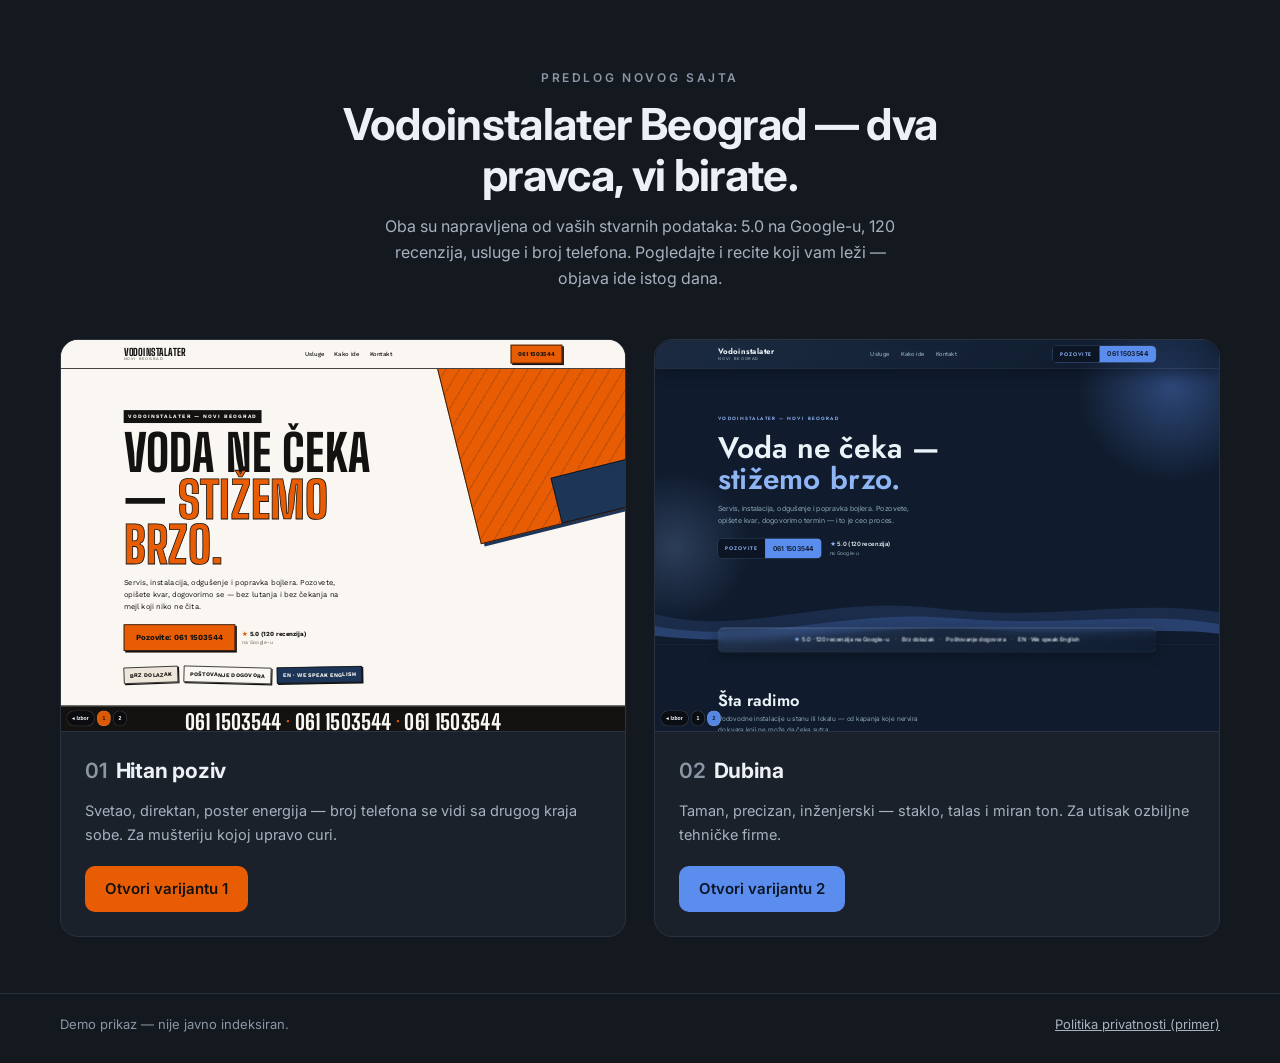
==== index.html @ 22de9447 "Add files via upload" ====
<!DOCTYPE html>
<html lang="sr">
<head>
  <meta charset="UTF-8">
  <meta name="viewport" content="width=device-width, initial-scale=1.0">
  <meta name="robots" content="noindex, nofollow">
  <title>Vodoinstalater Beograd — predlog novog sajta (2 varijante)</title>
  <meta name="description" content="Pregled dva predloga sajta za Vodoinstalater Beograd — izaberite varijantu.">
  <link rel="preconnect" href="https://fonts.googleapis.com">
  <link rel="preconnect" href="https://fonts.gstatic.com" crossorigin>
  <link href="https://fonts.googleapis.com/css2?family=Inter:wght@400;500;600;700&display=swap" rel="stylesheet">
  <link rel="icon" href="data:image/svg+xml,<svg xmlns='http://www.w3.org/2000/svg' viewBox='0 0 100 100'><rect width='100' height='100' rx='20' fill='%23191D24'/><path d='M50 20c-12 15-20 26-20 37a20 20 0 0 0 40 0c0-11-8-22-20-37z' fill='%23fff'/></svg>">
  <style>
    *, *::before, *::after { box-sizing: border-box; }
    body{
      margin: 0;
      background: #14181F;
      color: #EDF1F5;
      font-family: "Inter", -apple-system, "Segoe UI", Arial, sans-serif;
      font-size: 16px;
      line-height: 1.6;
    }
    .wrap{ width: min(1160px, 100% - 40px); margin-inline: auto; }
    header{ padding: 56px 0 8px; text-align: center; }
    .kicker{
      font-size: 12px; font-weight: 600; letter-spacing: .22em; text-transform: uppercase;
      color: #8B96A5;
    }
    h1{
      margin: 12px auto 0; max-width: 22ch;
      font-size: clamp(28px, 5vw, 44px); font-weight: 700; line-height: 1.15;
      letter-spacing: -0.015em;
    }
    .uvod{ margin: 14px auto 0; max-width: 52ch; color: #A7B1BF; }
    main{ padding: 40px 0 56px; }
    .mreza{
      display: grid; grid-template-columns: minmax(0,1fr); gap: 28px;
    }
    .kartica{
      background: #1B212B;
      border: 1px solid #2A323F;
      border-radius: 18px;
      overflow: hidden;
      display: flex; flex-direction: column;
    }
    .pregled{
      position: relative;
      aspect-ratio: 1440 / 1000;
      overflow: hidden;
      background: #0E1116;
      border-bottom: 1px solid #2A323F;
    }
    .pregled iframe{
      position: absolute; left: 0; top: 0;
      width: 1440px; height: 1000px;
      border: 0;
      transform-origin: 0 0;
      transform: scale(.24);
      pointer-events: none;
    }
    .pregled .otvori{
      position: absolute; inset: 0;
      z-index: 2;
      text-indent: -9999px;
      background: transparent;
      transition: background 150ms ease;
    }
    @media (hover: hover) and (pointer: fine){
      .pregled .otvori:hover{ background: rgba(237,241,245,.06); }
    }
    .telo{ padding: 22px 24px 24px; display: flex; flex-direction: column; gap: 12px; flex: 1; }
    .telo h2{
      margin: 0; font-size: 21px; font-weight: 700; letter-spacing: -0.01em;
    }
    .telo h2 .broj{ color: #8B96A5; font-weight: 600; margin-right: 8px; }
    .osobine{ margin: 0; color: #A7B1BF; font-size: 14.5px; }
    .dugmad{ margin-top: auto; display: flex; flex-wrap: wrap; gap: 10px; padding-top: 8px; }
    .btn{
      display: inline-flex; align-items: center; justify-content: center;
      min-height: 46px; padding: 10px 20px;
      border-radius: 10px;
      font-weight: 600; font-size: 15px; text-decoration: none;
      transition: transform 150ms cubic-bezier(.23,1,.32,1), background 150ms ease;
    }
    .btn:active{ transform: scale(.97); }
    .btn-1{ background: #E85D04; color: #141210; }
    .btn-2{ background: #5B8DEF; color: #0B1524; }
    @media (hover: hover) and (pointer: fine){
      .btn-1:hover{ background: #F06E1B; }
      .btn-2:hover{ background: #6F9CF2; }
    }
    footer{
      border-top: 1px solid #2A323F;
      padding: 20px 0 28px;
      font-size: 13px; color: #8B96A5;
    }
    footer .wrap{ display: flex; flex-wrap: wrap; gap: 8px 24px; justify-content: space-between; }
    footer a{ color: #A7B1BF; }
    :focus-visible{ outline: 3px solid #6F9CF2; outline-offset: 2px; }
    @media (min-width: 860px){
      .mreza{ grid-template-columns: repeat(2, minmax(0,1fr)); }
    }
    @media (prefers-reduced-motion: reduce){
      .btn, .pregled .otvori{ transition: none; }
    }
  </style>
</head>
<body>

<header>
  <div class="wrap">
    <p class="kicker">Predlog novog sajta</p>
    <h1>Vodoinstalater Beograd — dva pravca, vi birate.</h1>
    <p class="uvod">
      Oba su napravljena od vaših stvarnih podataka: 5.0 na Google-u, 120 recenzija,
      usluge i broj telefona. Pogledajte i recite koji vam leži — objava ide istog dana.
    </p>
  </div>
</header>

<main>
  <div class="wrap">
    <div class="mreza">
      <article class="kartica">
        <div class="pregled">
          <iframe src="varijanta-1.html" title="Umanjeni prikaz varijante 1" loading="lazy" tabindex="-1" aria-hidden="true"></iframe>
          <a class="otvori" href="varijanta-1.html">Otvori varijantu 1 — Hitan poziv</a>
        </div>
        <div class="telo">
          <h2><span class="broj">01</span>Hitan poziv</h2>
          <p class="osobine">Svetao, direktan, poster energija — broj telefona se vidi sa drugog kraja sobe. Za mušteriju kojoj upravo curi.</p>
          <div class="dugmad">
            <a class="btn btn-1" href="varijanta-1.html">Otvori varijantu 1</a>
          </div>
        </div>
      </article>
      <article class="kartica">
        <div class="pregled">
          <iframe src="varijanta-2.html" title="Umanjeni prikaz varijante 2" loading="lazy" tabindex="-1" aria-hidden="true"></iframe>
          <a class="otvori" href="varijanta-2.html">Otvori varijantu 2 — Dubina</a>
        </div>
        <div class="telo">
          <h2><span class="broj">02</span>Dubina</h2>
          <p class="osobine">Taman, precizan, inženjerski — staklo, talas i miran ton. Za utisak ozbiljne tehničke firme.</p>
          <div class="dugmad">
            <a class="btn btn-2" href="varijanta-2.html">Otvori varijantu 2</a>
          </div>
        </div>
      </article>
    </div>
  </div>
</main>

<footer>
  <div class="wrap">
    <span>Demo prikaz — nije javno indeksiran.</span>
    <a href="politika-privatnosti.html">Politika privatnosti (primer)</a>
  </div>
</footer>

<script>
  (function(){
    function skaliraj(){
      document.querySelectorAll('.pregled').forEach(function(p){
        var f = p.querySelector('iframe');
        if (f && p.clientWidth > 0) f.style.transform = 'scale(' + (p.clientWidth / 1440) + ')';
      });
    }
    skaliraj();
    window.addEventListener('load', skaliraj);
    window.addEventListener('resize', skaliraj);
  })();
</script>
</body>
</html>
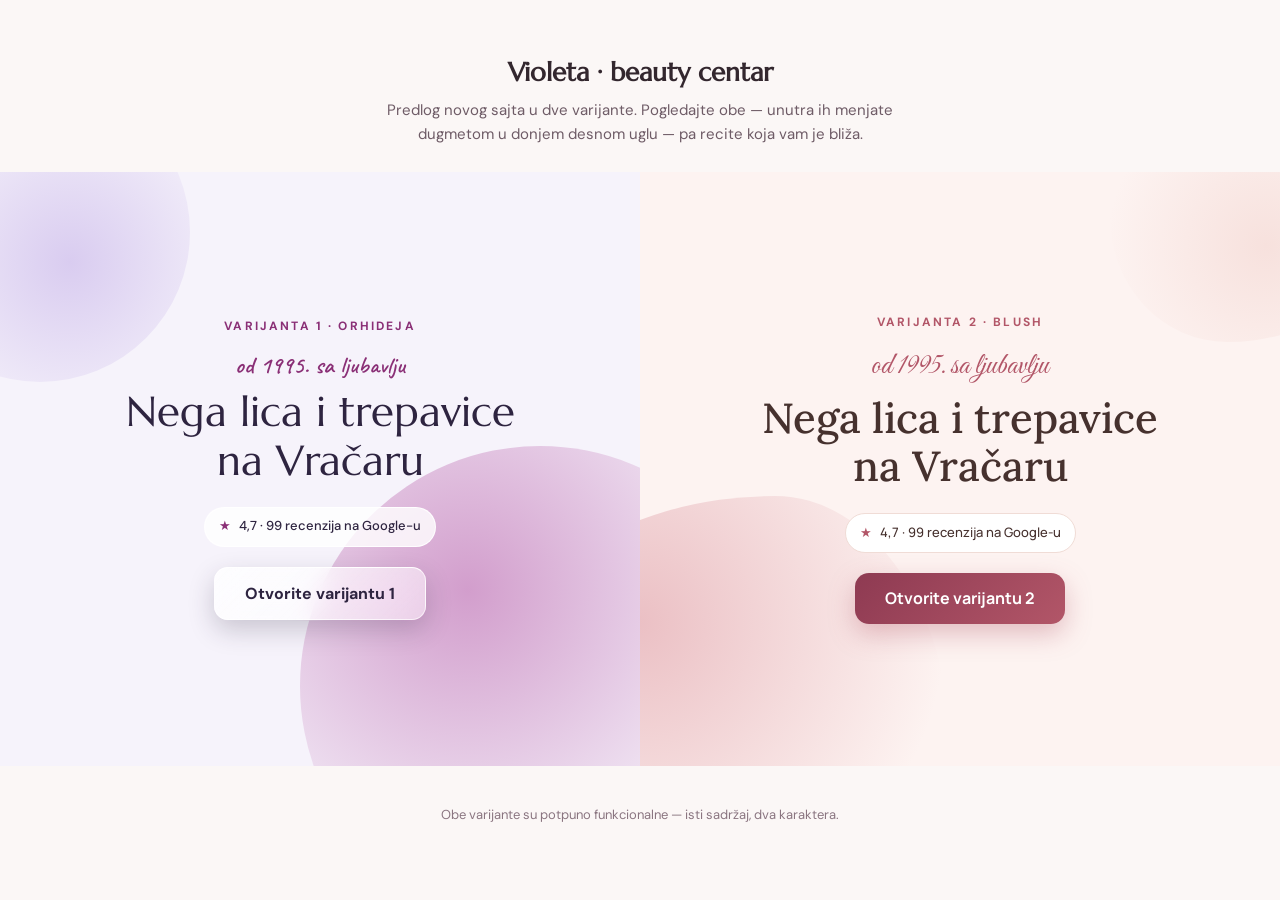
==== commit 38b239bf: "Add files via upload" ====
--- a/index.html
+++ b/index.html
@@ -3,173 +3,239 @@
 <head>
   <meta charset="UTF-8">
   <meta name="viewport" content="width=device-width, initial-scale=1.0">
+  <title>Violeta beauty centar — dva predloga izgleda sajta</title>
+  <meta name="description" content="Predlog sajta za Violeta beauty centar, Vračar: dve varijante izgleda — Orhideja i Blush. Pogledajte obe i izaberite.">
   <meta name="robots" content="noindex, nofollow">
-  <title>Vodoinstalater Beograd — predlog novog sajta (2 varijante)</title>
-  <meta name="description" content="Pregled dva predloga sajta za Vodoinstalater Beograd — izaberite varijantu.">
   <link rel="preconnect" href="https://fonts.googleapis.com">
   <link rel="preconnect" href="https://fonts.gstatic.com" crossorigin>
-  <link href="https://fonts.googleapis.com/css2?family=Inter:wght@400;500;600;700&display=swap" rel="stylesheet">
-  <link rel="icon" href="data:image/svg+xml,<svg xmlns='http://www.w3.org/2000/svg' viewBox='0 0 100 100'><rect width='100' height='100' rx='20' fill='%23191D24'/><path d='M50 20c-12 15-20 26-20 37a20 20 0 0 0 40 0c0-11-8-22-20-37z' fill='%23fff'/></svg>">
+  <link href="https://fonts.googleapis.com/css2?family=Marcellus&family=Caveat:wght@600&family=DM+Sans:wght@400;500;700&family=Lora:wght@500&family=Great+Vibes&family=Manrope:wght@400;700&display=swap" rel="stylesheet">
+  <link rel="icon" href="data:image/svg+xml,<svg xmlns='http://www.w3.org/2000/svg' viewBox='0 0 100 100'><rect width='100' height='100' rx='22' fill='%238A2F76'/><text x='50' y='72' font-size='58' text-anchor='middle' font-family='Georgia,serif' fill='%23F9EFF7'>V</text></svg>">
   <style>
-    *, *::before, *::after { box-sizing: border-box; }
+    *, *::before, *::after{ box-sizing: border-box; }
     body{
       margin: 0;
-      background: #14181F;
-      color: #EDF1F5;
-      font-family: "Inter", -apple-system, "Segoe UI", Arial, sans-serif;
+      font-family: "DM Sans", "Segoe UI", Arial, sans-serif;
+      color: #33272E;
+      background: #FBF7F6;
+      line-height: 1.6;
+    }
+    a:focus-visible{ outline: 3px solid #8A2F76; outline-offset: 3px; border-radius: 4px; }
+
+    .uvod{
+      text-align: center;
+      padding: 40px 20px 26px;
+    }
+    .uvod .brend{
+      font-family: "Marcellus", Georgia, serif;
+      font-size: 26px;
+      margin: 0 0 4px;
+    }
+    .uvod p{
+      margin: 0 auto;
+      max-width: 52ch;
+      color: #6E5B66;
+      font-size: 15px;
+    }
+
+    .panovi{
+      display: grid;
+      grid-template-columns: minmax(0, 1fr);
+    }
+    .pano{
+      position: relative;
+      isolation: isolate;
+      overflow: hidden;
+      min-height: clamp(430px, 58svh, 560px);
+      display: flex;
+      align-items: center;
+      justify-content: center;
+      text-align: center;
+      padding: 48px 22px;
+    }
+    .pano-sadrzaj{ max-width: 420px; }
+    .pano .oznaka{
+      font-size: 12px;
+      font-weight: 700;
+      letter-spacing: .18em;
+      text-transform: uppercase;
+      margin: 0 0 10px;
+    }
+    .pano h2{
+      font-size: clamp(30px, 6.5vw, 42px);
+      line-height: 1.15;
+      margin: 0 0 8px;
+      font-weight: 400;
+      text-wrap: balance;
+    }
+    .pano .rukopis{ display: block; margin-bottom: 4px; }
+    .pano .ocena{
+      display: inline-flex;
+      align-items: center;
+      gap: 8px;
+      min-height: 40px;
+      padding: 6px 14px;
+      border-radius: 999px;
+      font-size: 13px;
+      font-weight: 500;
+      margin: 14px 0 20px;
+    }
+    .pano .btn{
+      display: inline-flex;
+      align-items: center;
+      justify-content: center;
+      min-height: 50px;
+      padding: 13px 30px;
+      border-radius: 14px;
       font-size: 16px;
-      line-height: 1.6;
-    }
-    .wrap{ width: min(1160px, 100% - 40px); margin-inline: auto; }
-    header{ padding: 56px 0 8px; text-align: center; }
-    .kicker{
-      font-size: 12px; font-weight: 600; letter-spacing: .22em; text-transform: uppercase;
-      color: #8B96A5;
-    }
-    h1{
-      margin: 12px auto 0; max-width: 22ch;
-      font-size: clamp(28px, 5vw, 44px); font-weight: 700; line-height: 1.15;
-      letter-spacing: -0.015em;
-    }
-    .uvod{ margin: 14px auto 0; max-width: 52ch; color: #A7B1BF; }
-    main{ padding: 40px 0 56px; }
-    .mreza{
-      display: grid; grid-template-columns: minmax(0,1fr); gap: 28px;
-    }
-    .kartica{
-      background: #1B212B;
-      border: 1px solid #2A323F;
-      border-radius: 18px;
-      overflow: hidden;
-      display: flex; flex-direction: column;
-    }
-    .pregled{
-      position: relative;
-      aspect-ratio: 1440 / 1000;
-      overflow: hidden;
-      background: #0E1116;
-      border-bottom: 1px solid #2A323F;
-    }
-    .pregled iframe{
-      position: absolute; left: 0; top: 0;
-      width: 1440px; height: 1000px;
-      border: 0;
-      transform-origin: 0 0;
-      transform: scale(.24);
-      pointer-events: none;
-    }
-    .pregled .otvori{
-      position: absolute; inset: 0;
-      z-index: 2;
-      text-indent: -9999px;
-      background: transparent;
-      transition: background 150ms ease;
-    }
-    @media (hover: hover) and (pointer: fine){
-      .pregled .otvori:hover{ background: rgba(237,241,245,.06); }
-    }
-    .telo{ padding: 22px 24px 24px; display: flex; flex-direction: column; gap: 12px; flex: 1; }
-    .telo h2{
-      margin: 0; font-size: 21px; font-weight: 700; letter-spacing: -0.01em;
-    }
-    .telo h2 .broj{ color: #8B96A5; font-weight: 600; margin-right: 8px; }
-    .osobine{ margin: 0; color: #A7B1BF; font-size: 14.5px; }
-    .dugmad{ margin-top: auto; display: flex; flex-wrap: wrap; gap: 10px; padding-top: 8px; }
-    .btn{
-      display: inline-flex; align-items: center; justify-content: center;
-      min-height: 46px; padding: 10px 20px;
-      border-radius: 10px;
-      font-weight: 600; font-size: 15px; text-decoration: none;
-      transition: transform 150ms cubic-bezier(.23,1,.32,1), background 150ms ease;
-    }
-    .btn:active{ transform: scale(.97); }
-    .btn-1{ background: #E85D04; color: #141210; }
-    .btn-2{ background: #5B8DEF; color: #0B1524; }
-    @media (hover: hover) and (pointer: fine){
-      .btn-1:hover{ background: #F06E1B; }
-      .btn-2:hover{ background: #6F9CF2; }
-    }
-    footer{
-      border-top: 1px solid #2A323F;
-      padding: 20px 0 28px;
-      font-size: 13px; color: #8B96A5;
-    }
-    footer .wrap{ display: flex; flex-wrap: wrap; gap: 8px 24px; justify-content: space-between; }
-    footer a{ color: #A7B1BF; }
-    :focus-visible{ outline: 3px solid #6F9CF2; outline-offset: 2px; }
-    @media (min-width: 860px){
-      .mreza{ grid-template-columns: repeat(2, minmax(0,1fr)); }
-    }
-    @media (prefers-reduced-motion: reduce){
-      .btn, .pregled .otvori{ transition: none; }
+      font-weight: 700;
+      text-decoration: none;
+      transition: transform .18s ease-out, box-shadow .18s ease-out;
+    }
+    .pano .btn:hover{ transform: translateY(-2px); }
+
+    /* ---------- varijanta 1: Orhideja ---------- */
+    .pano-orhideja{
+      background: #F6F3FB;
+      color: #2E2440;
+    }
+    .pano-orhideja::before{
+      content: "";
+      position: absolute;
+      z-index: -1;
+      width: 480px; height: 480px;
+      border-radius: 50%;
+      right: -140px; bottom: -160px;
+      background: radial-gradient(circle at 35% 30%, #B558A6, rgba(181,88,166,0) 70%);
+      opacity: .55;
+    }
+    .pano-orhideja::after{
+      content: "";
+      position: absolute;
+      z-index: -1;
+      width: 300px; height: 300px;
+      border-radius: 50%;
+      left: -110px; top: -90px;
+      background: radial-gradient(circle at 60% 60%, #D9CCF0, rgba(217,204,240,0) 72%);
+    }
+    .pano-orhideja .oznaka{ color: #8A2F76; }
+    .pano-orhideja h2{ font-family: "Marcellus", Georgia, serif; }
+    .pano-orhideja .rukopis{
+      font-family: "Caveat", cursive;
+      font-weight: 600;
+      font-size: 24px;
+      color: #8A2F76;
+    }
+    .pano-orhideja .ocena{
+      background: rgba(255,255,255,.8);
+      border: 1px solid rgba(255,255,255,.95);
+      color: #2E2440;
+    }
+    .pano-orhideja .ocena .zvezda{ color: #8A2F76; }
+    .pano-orhideja .btn{
+      color: #2E2440;
+      background: linear-gradient(135deg, rgba(255,255,255,.82), rgba(255,255,255,.45));
+      -webkit-backdrop-filter: blur(12px) saturate(1.2);
+      backdrop-filter: blur(12px) saturate(1.2);
+      border: 1px solid rgba(255,255,255,.65);
+      border-top-color: rgba(255,255,255,.95);
+      box-shadow: 0 10px 26px rgba(46,36,64,.22);
+    }
+    @supports not ((backdrop-filter: blur(1px)) or (-webkit-backdrop-filter: blur(1px))){
+      .pano-orhideja .btn{ background: rgba(255,255,255,.95); }
+    }
+
+    /* ---------- varijanta 2: Blush ---------- */
+    .pano-blush{
+      background: #FDF3F1;
+      color: #46312E;
+    }
+    .pano-blush::before{
+      content: "";
+      position: absolute;
+      z-index: -1;
+      width: 460px; height: 420px;
+      border-radius: 62% 38% 55% 45% / 48% 60% 40% 52%;
+      left: -150px; bottom: -150px;
+      background: radial-gradient(circle at 32% 30%, #D98C97, rgba(217,140,151,0) 72%);
+      opacity: .5;
+    }
+    .pano-blush::after{
+      content: "";
+      position: absolute;
+      z-index: -1;
+      width: 260px; height: 240px;
+      border-radius: 62% 38% 55% 45% / 48% 60% 40% 52%;
+      right: -90px; top: -70px;
+      background: radial-gradient(circle at 60% 60%, #F7E1DD, rgba(247,225,221,0) 75%);
+    }
+    .pano-blush .oznaka{ color: #B25668; }
+    .pano-blush h2{ font-family: "Lora", Georgia, serif; font-weight: 500; }
+    .pano-blush .rukopis{
+      font-family: "Great Vibes", cursive;
+      font-size: 30px;
+      color: #B25668;
+    }
+    .pano-blush .ocena{
+      background: #FFFFFF;
+      border: 1px solid #F0DCD6;
+      color: #46312E;
+      font-family: "Manrope", "Segoe UI", Arial, sans-serif;
+    }
+    .pano-blush .ocena .zvezda{ color: #B25668; }
+    .pano-blush .btn{
+      color: #fff;
+      font-family: "Manrope", "Segoe UI", Arial, sans-serif;
+      background: linear-gradient(135deg, #8E3A52, #B25668);
+      box-shadow: 0 10px 26px rgba(178,86,104,.35);
+    }
+
+    .napomena{
+      text-align: center;
+      padding: 26px 20px 40px;
+      font-size: 13px;
+      color: #8A7580;
+    }
+
+    @media (min-width: 900px){
+      .uvod{ padding-top: 52px; }
+      .panovi{ grid-template-columns: minmax(0,1fr) minmax(0,1fr); }
+      .pano{ min-height: clamp(480px, 66svh, 640px); }
     }
   </style>
 </head>
 <body>
 
-<header>
-  <div class="wrap">
-    <p class="kicker">Predlog novog sajta</p>
-    <h1>Vodoinstalater Beograd — dva pravca, vi birate.</h1>
-    <p class="uvod">
-      Oba su napravljena od vaših stvarnih podataka: 5.0 na Google-u, 120 recenzija,
-      usluge i broj telefona. Pogledajte i recite koji vam leži — objava ide istog dana.
-    </p>
-  </div>
+<header class="uvod">
+  <h1 class="brend">Violeta <span aria-hidden="true">·</span> beauty centar</h1>
+  <p>Predlog novog sajta u dve varijante. Pogledajte obe — unutra ih menjate
+     dugmetom u donjem desnom uglu — pa recite koja vam je bliža.</p>
 </header>
 
-<main>
-  <div class="wrap">
-    <div class="mreza">
-      <article class="kartica">
-        <div class="pregled">
-          <iframe src="varijanta-1.html" title="Umanjeni prikaz varijante 1" loading="lazy" tabindex="-1" aria-hidden="true"></iframe>
-          <a class="otvori" href="varijanta-1.html">Otvori varijantu 1 — Hitan poziv</a>
-        </div>
-        <div class="telo">
-          <h2><span class="broj">01</span>Hitan poziv</h2>
-          <p class="osobine">Svetao, direktan, poster energija — broj telefona se vidi sa drugog kraja sobe. Za mušteriju kojoj upravo curi.</p>
-          <div class="dugmad">
-            <a class="btn btn-1" href="varijanta-1.html">Otvori varijantu 1</a>
-          </div>
-        </div>
-      </article>
-      <article class="kartica">
-        <div class="pregled">
-          <iframe src="varijanta-2.html" title="Umanjeni prikaz varijante 2" loading="lazy" tabindex="-1" aria-hidden="true"></iframe>
-          <a class="otvori" href="varijanta-2.html">Otvori varijantu 2 — Dubina</a>
-        </div>
-        <div class="telo">
-          <h2><span class="broj">02</span>Dubina</h2>
-          <p class="osobine">Taman, precizan, inženjerski — staklo, talas i miran ton. Za utisak ozbiljne tehničke firme.</p>
-          <div class="dugmad">
-            <a class="btn btn-2" href="varijanta-2.html">Otvori varijantu 2</a>
-          </div>
-        </div>
-      </article>
+<main class="panovi">
+
+  <section class="pano pano-orhideja" aria-label="Varijanta 1 — Orhideja">
+    <div class="pano-sadrzaj">
+      <p class="oznaka">Varijanta 1 · Orhideja</p>
+      <span class="rukopis">od 1995. sa ljubavlju</span>
+      <h2>Nega lica i trepavice na Vračaru</h2>
+      <span class="ocena"><span class="zvezda" aria-hidden="true">★</span> 4,7 · 99 recenzija na Google-u</span><br>
+      <a class="btn" href="orhideja.html">Otvorite varijantu 1</a>
     </div>
-  </div>
+  </section>
+
+  <section class="pano pano-blush" aria-label="Varijanta 2 — Blush">
+    <div class="pano-sadrzaj">
+      <p class="oznaka">Varijanta 2 · Blush</p>
+      <span class="rukopis">od 1995. sa ljubavlju</span>
+      <h2>Nega lica i trepavice na Vračaru</h2>
+      <span class="ocena"><span class="zvezda" aria-hidden="true">★</span> 4,7 · 99 recenzija na Google-u</span><br>
+      <a class="btn" href="blush.html">Otvorite varijantu 2</a>
+    </div>
+  </section>
+
 </main>
 
-<footer>
-  <div class="wrap">
-    <span>Demo prikaz — nije javno indeksiran.</span>
-    <a href="politika-privatnosti.html">Politika privatnosti (primer)</a>
-  </div>
-</footer>
-
-<script>
-  (function(){
-    function skaliraj(){
-      document.querySelectorAll('.pregled').forEach(function(p){
-        var f = p.querySelector('iframe');
-        if (f && p.clientWidth > 0) f.style.transform = 'scale(' + (p.clientWidth / 1440) + ')';
-      });
-    }
-    skaliraj();
-    window.addEventListener('load', skaliraj);
-    window.addEventListener('resize', skaliraj);
-  })();
-</script>
+<p class="napomena">Obe varijante su potpuno funkcionalne — isti sadržaj, dva karaktera.</p>
+
 </body>
 </html>
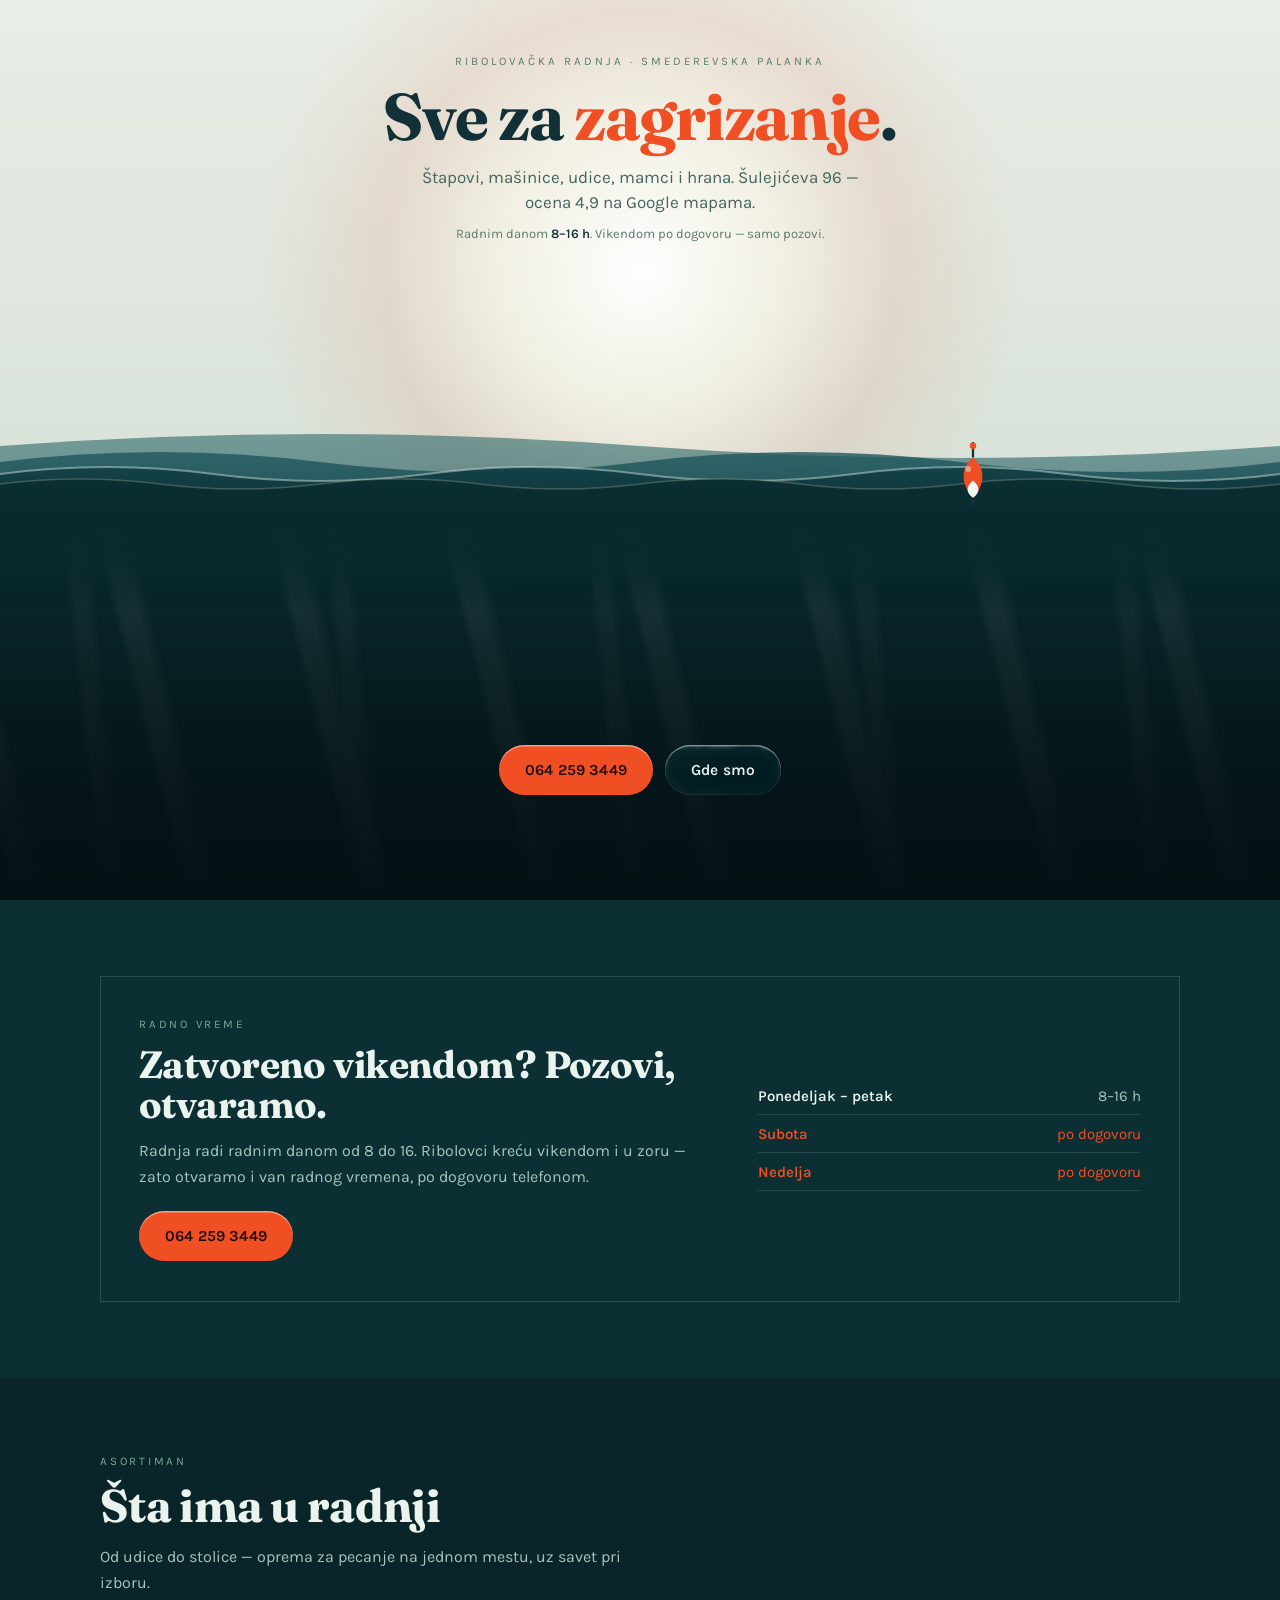
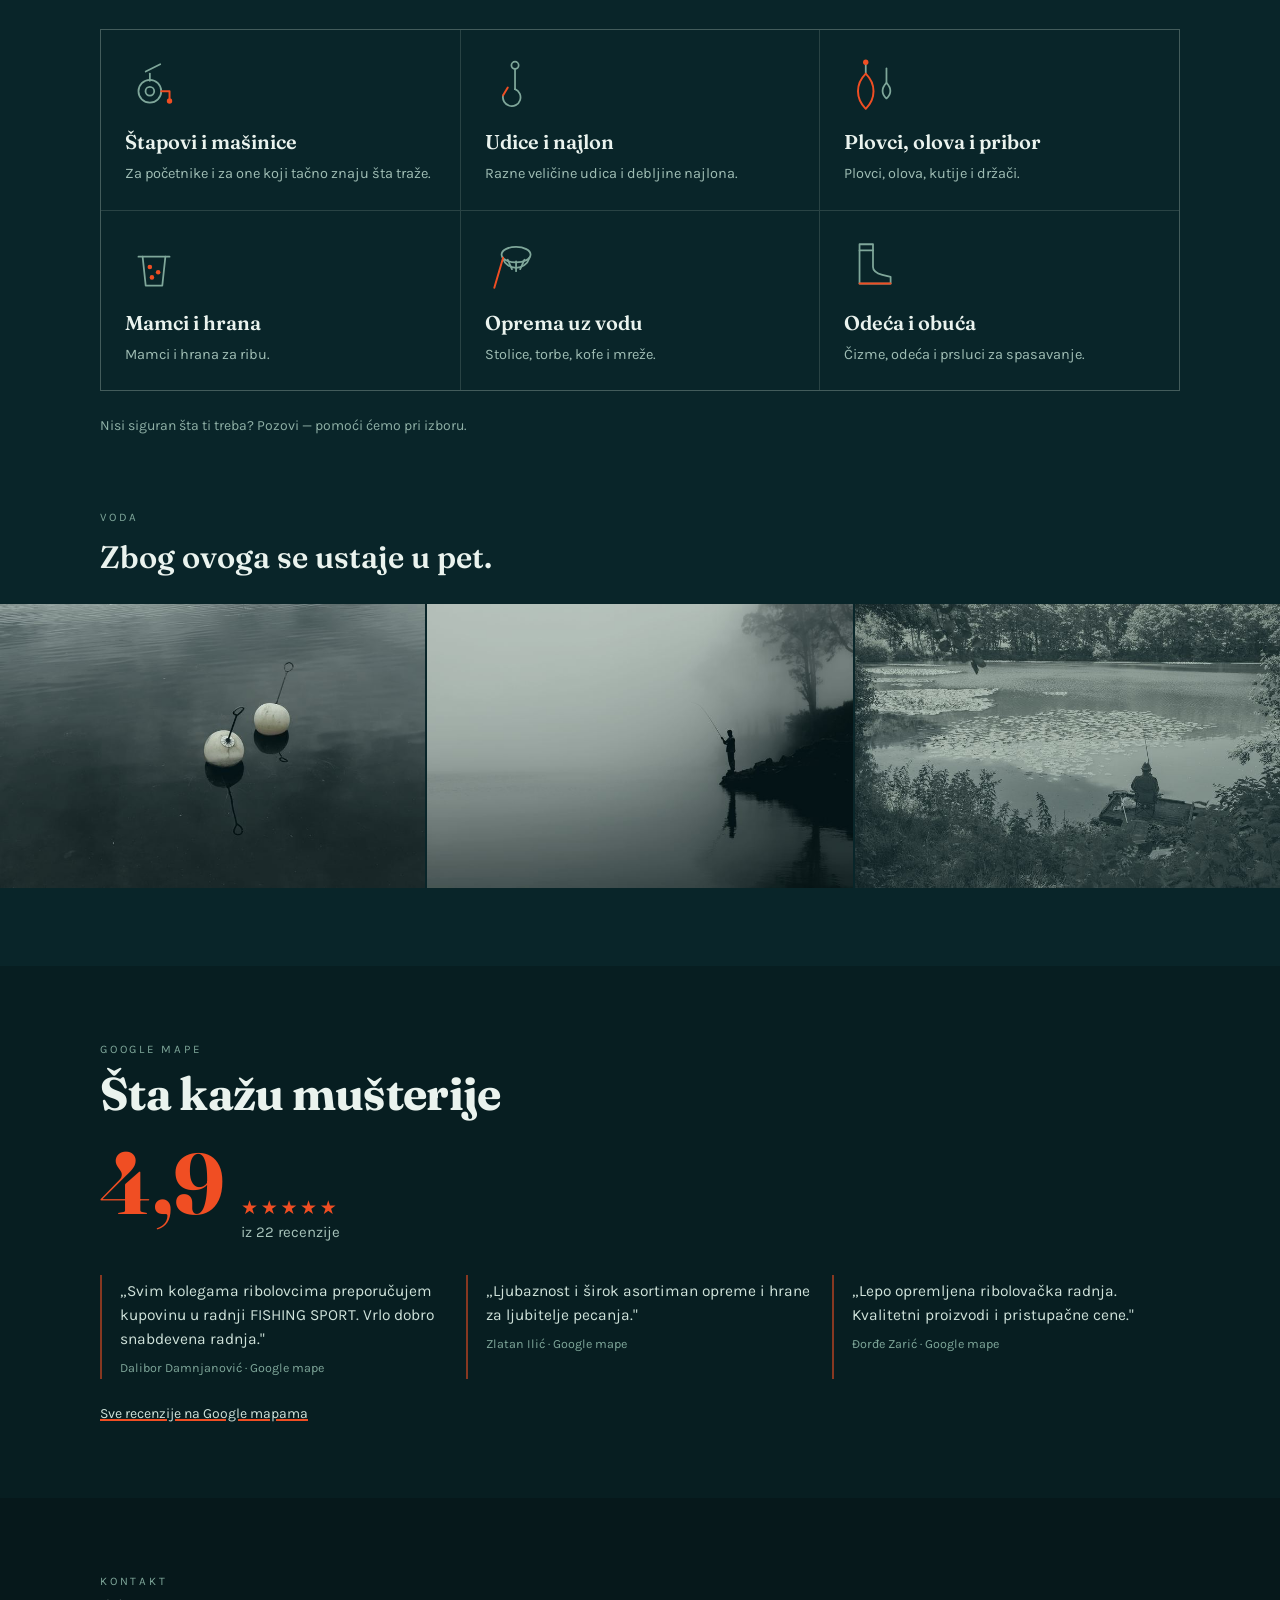
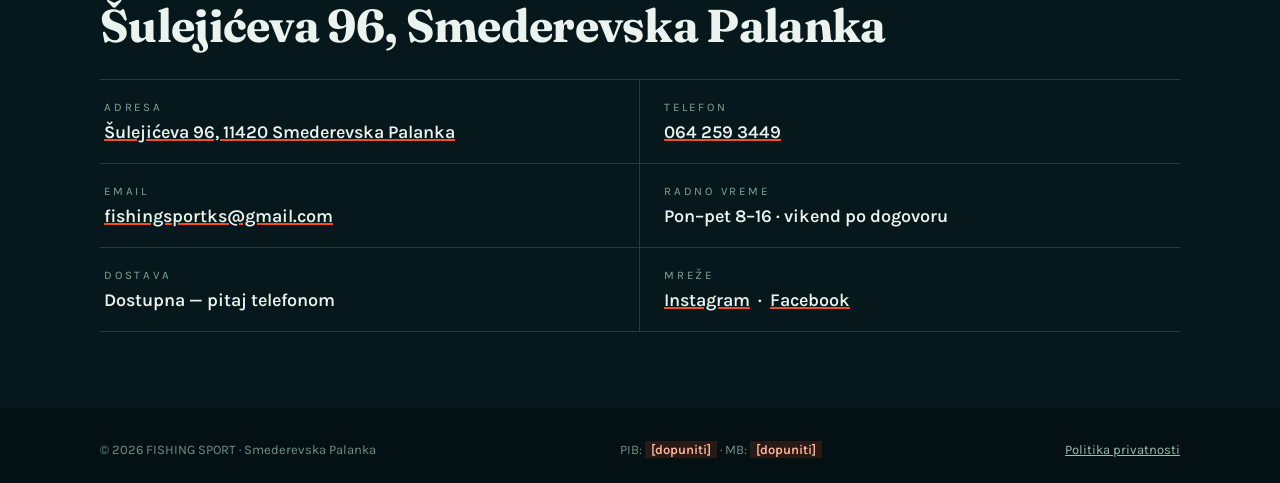
==== commit e1075111: "Add files via upload" ====
--- a/index.html
+++ b/index.html
@@ -1,241 +1,687 @@
 <!DOCTYPE html>
 <html lang="sr">
 <head>
-  <meta charset="UTF-8">
-  <meta name="viewport" content="width=device-width, initial-scale=1.0">
-  <title>Violeta beauty centar — dva predloga izgleda sajta</title>
-  <meta name="description" content="Predlog sajta za Violeta beauty centar, Vračar: dve varijante izgleda — Orhideja i Blush. Pogledajte obe i izaberite.">
-  <meta name="robots" content="noindex, nofollow">
-  <link rel="preconnect" href="https://fonts.googleapis.com">
-  <link rel="preconnect" href="https://fonts.gstatic.com" crossorigin>
-  <link href="https://fonts.googleapis.com/css2?family=Marcellus&family=Caveat:wght@600&family=DM+Sans:wght@400;500;700&family=Lora:wght@500&family=Great+Vibes&family=Manrope:wght@400;700&display=swap" rel="stylesheet">
-  <link rel="icon" href="data:image/svg+xml,<svg xmlns='http://www.w3.org/2000/svg' viewBox='0 0 100 100'><rect width='100' height='100' rx='22' fill='%238A2F76'/><text x='50' y='72' font-size='58' text-anchor='middle' font-family='Georgia,serif' fill='%23F9EFF7'>V</text></svg>">
-  <style>
-    *, *::before, *::after{ box-sizing: border-box; }
-    body{
-      margin: 0;
-      font-family: "DM Sans", "Segoe UI", Arial, sans-serif;
-      color: #33272E;
-      background: #FBF7F6;
-      line-height: 1.6;
-    }
-    a:focus-visible{ outline: 3px solid #8A2F76; outline-offset: 3px; border-radius: 4px; }
-
-    .uvod{
-      text-align: center;
-      padding: 40px 20px 26px;
-    }
-    .uvod .brend{
-      font-family: "Marcellus", Georgia, serif;
-      font-size: 26px;
-      margin: 0 0 4px;
-    }
-    .uvod p{
-      margin: 0 auto;
-      max-width: 52ch;
-      color: #6E5B66;
-      font-size: 15px;
-    }
-
-    .panovi{
-      display: grid;
-      grid-template-columns: minmax(0, 1fr);
-    }
-    .pano{
-      position: relative;
-      isolation: isolate;
-      overflow: hidden;
-      min-height: clamp(430px, 58svh, 560px);
-      display: flex;
-      align-items: center;
-      justify-content: center;
-      text-align: center;
-      padding: 48px 22px;
-    }
-    .pano-sadrzaj{ max-width: 420px; }
-    .pano .oznaka{
-      font-size: 12px;
-      font-weight: 700;
-      letter-spacing: .18em;
-      text-transform: uppercase;
-      margin: 0 0 10px;
-    }
-    .pano h2{
-      font-size: clamp(30px, 6.5vw, 42px);
-      line-height: 1.15;
-      margin: 0 0 8px;
-      font-weight: 400;
-      text-wrap: balance;
-    }
-    .pano .rukopis{ display: block; margin-bottom: 4px; }
-    .pano .ocena{
-      display: inline-flex;
-      align-items: center;
-      gap: 8px;
-      min-height: 40px;
-      padding: 6px 14px;
-      border-radius: 999px;
-      font-size: 13px;
-      font-weight: 500;
-      margin: 14px 0 20px;
-    }
-    .pano .btn{
-      display: inline-flex;
-      align-items: center;
-      justify-content: center;
-      min-height: 50px;
-      padding: 13px 30px;
-      border-radius: 14px;
-      font-size: 16px;
-      font-weight: 700;
-      text-decoration: none;
-      transition: transform .18s ease-out, box-shadow .18s ease-out;
-    }
-    .pano .btn:hover{ transform: translateY(-2px); }
-
-    /* ---------- varijanta 1: Orhideja ---------- */
-    .pano-orhideja{
-      background: #F6F3FB;
-      color: #2E2440;
-    }
-    .pano-orhideja::before{
-      content: "";
-      position: absolute;
-      z-index: -1;
-      width: 480px; height: 480px;
-      border-radius: 50%;
-      right: -140px; bottom: -160px;
-      background: radial-gradient(circle at 35% 30%, #B558A6, rgba(181,88,166,0) 70%);
-      opacity: .55;
-    }
-    .pano-orhideja::after{
-      content: "";
-      position: absolute;
-      z-index: -1;
-      width: 300px; height: 300px;
-      border-radius: 50%;
-      left: -110px; top: -90px;
-      background: radial-gradient(circle at 60% 60%, #D9CCF0, rgba(217,204,240,0) 72%);
-    }
-    .pano-orhideja .oznaka{ color: #8A2F76; }
-    .pano-orhideja h2{ font-family: "Marcellus", Georgia, serif; }
-    .pano-orhideja .rukopis{
-      font-family: "Caveat", cursive;
-      font-weight: 600;
-      font-size: 24px;
-      color: #8A2F76;
-    }
-    .pano-orhideja .ocena{
-      background: rgba(255,255,255,.8);
-      border: 1px solid rgba(255,255,255,.95);
-      color: #2E2440;
-    }
-    .pano-orhideja .ocena .zvezda{ color: #8A2F76; }
-    .pano-orhideja .btn{
-      color: #2E2440;
-      background: linear-gradient(135deg, rgba(255,255,255,.82), rgba(255,255,255,.45));
-      -webkit-backdrop-filter: blur(12px) saturate(1.2);
-      backdrop-filter: blur(12px) saturate(1.2);
-      border: 1px solid rgba(255,255,255,.65);
-      border-top-color: rgba(255,255,255,.95);
-      box-shadow: 0 10px 26px rgba(46,36,64,.22);
-    }
-    @supports not ((backdrop-filter: blur(1px)) or (-webkit-backdrop-filter: blur(1px))){
-      .pano-orhideja .btn{ background: rgba(255,255,255,.95); }
-    }
-
-    /* ---------- varijanta 2: Blush ---------- */
-    .pano-blush{
-      background: #FDF3F1;
-      color: #46312E;
-    }
-    .pano-blush::before{
-      content: "";
-      position: absolute;
-      z-index: -1;
-      width: 460px; height: 420px;
-      border-radius: 62% 38% 55% 45% / 48% 60% 40% 52%;
-      left: -150px; bottom: -150px;
-      background: radial-gradient(circle at 32% 30%, #D98C97, rgba(217,140,151,0) 72%);
-      opacity: .5;
-    }
-    .pano-blush::after{
-      content: "";
-      position: absolute;
-      z-index: -1;
-      width: 260px; height: 240px;
-      border-radius: 62% 38% 55% 45% / 48% 60% 40% 52%;
-      right: -90px; top: -70px;
-      background: radial-gradient(circle at 60% 60%, #F7E1DD, rgba(247,225,221,0) 75%);
-    }
-    .pano-blush .oznaka{ color: #B25668; }
-    .pano-blush h2{ font-family: "Lora", Georgia, serif; font-weight: 500; }
-    .pano-blush .rukopis{
-      font-family: "Great Vibes", cursive;
-      font-size: 30px;
-      color: #B25668;
-    }
-    .pano-blush .ocena{
-      background: #FFFFFF;
-      border: 1px solid #F0DCD6;
-      color: #46312E;
-      font-family: "Manrope", "Segoe UI", Arial, sans-serif;
-    }
-    .pano-blush .ocena .zvezda{ color: #B25668; }
-    .pano-blush .btn{
-      color: #fff;
-      font-family: "Manrope", "Segoe UI", Arial, sans-serif;
-      background: linear-gradient(135deg, #8E3A52, #B25668);
-      box-shadow: 0 10px 26px rgba(178,86,104,.35);
-    }
-
-    .napomena{
-      text-align: center;
-      padding: 26px 20px 40px;
-      font-size: 13px;
-      color: #8A7580;
-    }
-
-    @media (min-width: 900px){
-      .uvod{ padding-top: 52px; }
-      .panovi{ grid-template-columns: minmax(0,1fr) minmax(0,1fr); }
-      .pano{ min-height: clamp(480px, 66svh, 640px); }
-    }
-  </style>
+<meta charset="utf-8">
+<meta name="viewport" content="width=device-width,initial-scale=1">
+<title>FISHING SPORT — ribolovačka oprema, Smederevska Palanka</title>
+<meta name="description" content="FISHING SPORT, Šulejićeva 96, Smederevska Palanka — štapovi, mašinice, udice, najlon, plovci, mamci i hrana. Radnim danom 8–16, vikendom po dogovoru. Telefon 064 259 3449.">
+<meta name="robots" content="noindex, nofollow">
+<link rel="preconnect" href="https://fonts.googleapis.com">
+<link rel="preconnect" href="https://fonts.gstatic.com" crossorigin>
+<link href="https://fonts.googleapis.com/css2?family=Fraunces:opsz,wght@9..144,600;9..144,700&family=Karla:wght@400;500;600&display=swap" rel="stylesheet">
+<style>
+:root{
+  --voda-1:#0B2F33; --voda-2:#06181B;
+  --nebo-1:#E8EDE6; --nebo-2:#CBD9CE;
+  --akcenat:#F04E23; --akcenat-tx:#180903;
+  --linija:54%;
+}
+*{box-sizing:border-box;margin:0;padding:0}
+html,body{height:100%}
+body{font-family:'Karla',system-ui,sans-serif;background:var(--voda-2);color:#0B2F33;overflow-x:hidden}
+
+.hero{position:relative;width:100%;height:100svh;min-height:540px;overflow:hidden;isolation:isolate;
+  background:linear-gradient(180deg,var(--nebo-1) 0%,var(--nebo-2) 100%)}
+
+/* difuzno zorno sunce */
+.sunce{position:absolute;left:50%;top:-14%;width:88vmin;height:88vmin;transform:translateX(-50%);
+  pointer-events:none;z-index:0;background:radial-gradient(circle at 50% 50%,
+  rgba(255,255,255,.95) 0%,rgba(255,246,230,.55) 26%,rgba(240,78,35,.10) 46%,rgba(240,78,35,0) 68%)}
+
+/* ---------- DUBINA (osnova = pravac 3, uvek postoji) ---------- */
+.dubina{position:absolute;left:0;right:0;top:var(--linija);bottom:0;overflow:hidden;z-index:1;
+  background:linear-gradient(180deg,#12474C 0%,var(--voda-1) 26%,var(--voda-2) 78%,#041114 100%)}
+
+/* WebGL sloj: SAMO caustics + prelomljeno nebo, aditivno preko gradijenta.
+   Ako ne uspe da se digne, ispod je netaknut pravac 3. */
+#gl{position:absolute;inset:0;width:100%;height:100%;display:block;opacity:0;
+  transition:opacity .9s ease;pointer-events:none}
+#gl.zivo{opacity:1}
+
+.snopovi{position:absolute;left:-30%;top:-6%;width:170%;height:112%;
+  background:repeating-linear-gradient(76deg,
+    rgba(214,232,226,0) 0px,rgba(214,232,226,0) 54px,
+    rgba(214,232,226,.085) 62px,rgba(214,232,226,.085) 78px,
+    rgba(214,232,226,0) 92px,rgba(214,232,226,0) 168px);
+  animation:snop 19s linear infinite;will-change:transform}
+.snopovi.b{left:-40%;width:180%;
+  background:repeating-linear-gradient(84deg,
+    rgba(255,255,255,0) 0px,rgba(255,255,255,0) 90px,
+    rgba(255,255,255,.05) 98px,rgba(255,255,255,.05) 108px,
+    rgba(255,255,255,0) 120px,rgba(255,255,255,0) 260px);
+  animation:snopB 31s linear infinite}
+@keyframes snop{to{transform:translate3d(-168px,0,0)}}
+@keyframes snopB{to{transform:translate3d(260px,0,0)}}
+/* kad WebGL radi, CSS snopovi se povuku da se ne duplira svetlo */
+.gl-ok .snopovi{opacity:.55}
+
+.mrak{position:absolute;inset:0;background:linear-gradient(180deg,
+  rgba(6,24,27,0) 0%,rgba(6,24,27,.55) 46%,rgba(4,17,20,.96) 100%)}
+
+/* ---------- POVRSINA: 4 SVG sloja (pravac 3) ---------- */
+.povrsina{position:absolute;left:0;right:0;top:var(--linija);height:0;z-index:2;pointer-events:none}
+.sloj{position:absolute;left:0;width:200%;display:block;will-change:transform;backface-visibility:hidden}
+.s1{top:-70px;height:170px;animation:klizi 27s linear infinite;opacity:.6}
+.s2{top:-52px;height:160px;animation:klizi 17s linear infinite reverse;opacity:.8}
+.s3{top:-34px;height:150px;animation:klizi 11s linear infinite}
+.s4{top:-18px;height:140px;animation:klizi 7.5s linear infinite reverse}
+@keyframes klizi{from{transform:translate3d(0,0,0)}to{transform:translate3d(-50%,0,0)}}
+.pena{fill:none;stroke:rgba(233,244,238,.42);stroke-width:2}
+
+/* ---------- PLOVAK ---------- */
+.plovak{position:absolute;left:76%;top:var(--linija);z-index:3;width:52px;
+  margin-left:-26px;margin-top:-44px;transform-origin:50% 78%;
+  animation:ljuljanje 4.6s ease-in-out infinite;will-change:transform}
+@keyframes ljuljanje{0%,100%{transform:translate3d(0,0,0) rotate(-7deg)}
+  50%{transform:translate3d(0,7px,0) rotate(7deg)}}
+.plovak.grize{animation:zagriz 1.5s cubic-bezier(.33,.9,.3,1)}
+@keyframes zagriz{0%{transform:translate3d(0,0,0) rotate(0)}
+  14%{transform:translate3d(0,-5px,0) rotate(-11deg)}
+  38%{transform:translate3d(0,40px,0) rotate(6deg)}
+  56%{transform:translate3d(0,44px,0) rotate(-4deg)}
+  78%{transform:translate3d(0,-8px,0) rotate(9deg)}
+  100%{transform:translate3d(0,0,0) rotate(0)}}
+
+/* ---------- KRUGOVI NA DODIR ---------- */
+.krugovi{position:absolute;left:0;top:var(--linija);width:100%;
+  height:calc(100% - var(--linija));z-index:4;pointer-events:none;overflow:hidden}
+.krugovi ellipse{fill:none;stroke:rgba(226,240,233,.9);stroke-width:2;
+  transform-box:fill-box;transform-origin:center;
+  animation:krug 1700ms cubic-bezier(.15,.7,.3,1) forwards}
+@keyframes krug{0%{transform:scale(.12);opacity:0}12%{opacity:.85}100%{transform:scale(1);opacity:0}}
+@supports not (transform-box:fill-box){
+  .krugovi ellipse{animation:krugR 1700ms ease-out forwards}
+  @keyframes krugR{0%{rx:4px;ry:1.4px;opacity:.9}100%{rx:90px;ry:30px;opacity:0}}}
+
+/* ---------- SADRZAJ ---------- */
+.sadrzaj{position:absolute;inset:0;z-index:5;display:flex;flex-direction:column;
+  align-items:center;justify-content:center;text-align:center;padding:24px;
+  /* naslov ostaje u nebu, dugmad padaju ISPOD linije vode (uslov za staklo) */
+  padding-top:6vh}
+.kicma{font-size:11.5px;letter-spacing:.26em;text-transform:uppercase;color:#5C7A6E;margin-bottom:16px}
+h1{font-family:'Fraunces',Georgia,serif;font-weight:700;font-size:clamp(34px,6.4vw,66px);
+  line-height:.98;letter-spacing:-.02em;color:#123037}
+h1 em{font-style:normal;color:var(--akcenat)}
+.pod{margin-top:16px;font-size:clamp(14px,1.6vw,17px);color:#456460;max-width:44ch;line-height:1.5}
+.radno{margin-top:10px;font-size:13px;color:#5C7A6E}
+.radno b{color:#123037;font-weight:600}
+
+.dugmad{margin-top:auto;margin-bottom:9vh;display:flex;gap:12px;flex-wrap:wrap;justify-content:center}
+
+/* ===== STAKLO — varijanta B: prava refrakcija na backdrop-u ===== */
+.btn{position:relative;display:inline-flex;align-items:center;gap:9px;min-height:50px;
+  padding:14px 26px;border:0;border-radius:999px;cursor:pointer;text-decoration:none;
+  font:inherit;font-weight:600;font-size:15.5px;letter-spacing:.01em;isolation:isolate}
+/* primarni: NEPROZIRAN narandzasti + TAMAN tekst (belo na narandzastoj pada na 3,36:1) */
+.btn.cta{background:var(--akcenat);color:var(--akcenat-tx);
+  box-shadow:inset 0 1.5px 0 rgba(255,255,255,.45)}
+.btn.cta:hover{background:#FF5E33}
+/* stakleni: tint je OBAVEZAN nosilac citljivosti, ne ukras */
+.btn.staklo{color:#EAF3EE;background:rgba(9,42,46,.42);
+  -webkit-backdrop-filter:blur(16px) saturate(150%);
+  backdrop-filter:blur(16px) saturate(150%);
+  box-shadow:inset 0 1.5px 0 rgba(255,255,255,.5),
+             inset 0 -14px 22px -18px rgba(6,24,27,.9),
+             inset 0 0 0 1px rgba(255,255,255,.14)}
+/* prsten refrakcije — ZASEBAN element: ako Safari ne podrzi url(), gubi se samo prsten */
+.btn__ref{position:absolute;inset:0;border-radius:inherit;padding:9px;pointer-events:none;
+  -webkit-backdrop-filter:url(#refract) blur(2px);
+  backdrop-filter:url(#refract) blur(2px);
+  -webkit-mask:linear-gradient(#000,#000) content-box exclude,linear-gradient(#000,#000);
+  mask:linear-gradient(#000,#000) content-box exclude,linear-gradient(#000,#000);
+  -webkit-mask-composite:xor;mask-composite:exclude}
+/* bez backdrop-filter: puni petrolej. MORA :not(.cta), inace pregazi narandzasti CTA */
+@supports not ((backdrop-filter:blur(1px)) or (-webkit-backdrop-filter:blur(1px))){
+  .btn.staklo{background:rgba(9,42,46,.92)}
+  .btn__ref{display:none}
+}
+.btn:focus-visible{outline:2px solid #F04E23;outline-offset:3px}
+
+.hud{display:none}
+
+/* ================= OSTATAK SAJTA — strana "roni": svaka sekcija je dublja ================= */
+.dole{position:relative;z-index:6;color:#DCE9E3}
+section[data-dubina]{padding:76px 0}
+.uvis{width:min(100% - 40px,1080px);margin-inline:auto}
+.oko{font-size:11.5px;letter-spacing:.24em;text-transform:uppercase;color:#7FA79A;margin-bottom:14px}
+h2{font-family:'Fraunces',Georgia,serif;font-weight:700;font-size:clamp(28px,4.4vw,46px);
+  line-height:1.04;letter-spacing:-.015em;color:#EAF3EE}
+.uvod{margin-top:14px;max-width:56ch;color:#A8C4BB;font-size:16px;line-height:1.6}
+
+/* --- traka: zovi pa otvaramo (glavna korist) --- */
+.zovi{background:#0B2F33}
+.zovi-kut{border:1px solid rgba(202,222,213,.18);padding:34px 28px;display:grid;gap:22px}
+@media(min-width:820px){.zovi-kut{grid-template-columns:1.4fr .9fr;align-items:center;padding:40px 38px}}
+.zovi h2{font-size:clamp(24px,3.4vw,38px)}
+.zovi-sat{display:flex;flex-direction:column;gap:10px}
+.sat-red{display:flex;justify-content:space-between;gap:18px;padding-bottom:9px;
+  border-bottom:1px solid rgba(202,222,213,.14);font-size:15px}
+.sat-red b{color:#EAF3EE;font-weight:600}
+.sat-red span{color:#A8C4BB}
+.sat-red.istaknut b,.sat-red.istaknut span{color:var(--akcenat)}
+
+/* --- asortiman --- */
+.asort{background:#092529}
+.mreza{display:grid;grid-template-columns:minmax(0,1fr);gap:1px;margin-top:34px;
+  background:rgba(202,222,213,.16);border:1px solid rgba(202,222,213,.16)}
+@media(min-width:700px){.mreza{grid-template-columns:repeat(2,minmax(0,1fr))}}
+@media(min-width:1000px){.mreza{grid-template-columns:repeat(3,minmax(0,1fr))}}
+.kart{background:#092529;padding:26px 24px 24px;display:flex;flex-direction:column;gap:9px;min-height:152px}
+.kart h3{font-family:'Fraunces',Georgia,serif;font-weight:600;font-size:20px;color:#EAF3EE}
+.kart p{font-size:14.5px;color:#9FBDB4;line-height:1.55}
+.kart .znak{width:58px;height:58px;display:block;margin-bottom:6px}
+.zn-l{fill:none;stroke:#7FA79A;stroke-width:1.7;stroke-linecap:round;stroke-linejoin:round}
+.zn-a{fill:none;stroke:var(--akcenat);stroke-width:1.9;stroke-linecap:round;stroke-linejoin:round}
+.zn-p{fill:var(--akcenat)}
+.kart:hover .zn-l{stroke:#A8C4BB}
+
+/* --- atmosferska traka fotografija --- */
+.voda-traka{background:#092529;padding:0 0 78px}
+.voda-mot{font-family:'Fraunces',Georgia,serif;font-weight:600;
+  font-size:clamp(21px,3vw,31px);color:#EAF3EE;margin:8px 0 28px;max-width:30ch}
+.traka-slike{display:grid;grid-template-columns:minmax(0,1fr);gap:2px}
+@media(min-width:760px){.traka-slike{grid-template-columns:repeat(3,minmax(0,1fr))}}
+.traka-slike img{display:block;width:100%;height:auto;aspect-ratio:3/2;object-fit:cover}
+
+/* --- ocena --- */
+.ocena{background:#071E21}
+.ocena-vrh{display:flex;align-items:baseline;gap:16px;flex-wrap:wrap}
+.broj{font-family:'Fraunces',Georgia,serif;font-weight:700;font-size:clamp(52px,9vw,86px);
+  line-height:1;color:var(--akcenat)}
+.zvezde{color:var(--akcenat);font-size:19px;letter-spacing:.14em}
+.recenzije{display:grid;grid-template-columns:minmax(0,1fr);gap:18px;margin-top:34px}
+@media(min-width:860px){.recenzije{grid-template-columns:repeat(3,minmax(0,1fr))}}
+.rec{border-left:2px solid rgba(240,78,35,.55);padding:4px 0 4px 18px}
+.rec p{font-size:15.5px;color:#CFE2DA;line-height:1.55}
+.rec cite{display:block;margin-top:10px;font-style:normal;font-size:12.5px;color:#7FA79A}
+
+/* --- gde smo --- */
+.gde{background:#06181B}
+.gde-mreza{display:grid;grid-template-columns:minmax(0,1fr);gap:0;margin-top:30px;
+  border-top:1px solid rgba(202,222,213,.16)}
+@media(min-width:760px){.gde-mreza{grid-template-columns:repeat(2,minmax(0,1fr))}}
+.polje{padding:20px 4px;border-bottom:1px solid rgba(202,222,213,.16)}
+@media(min-width:760px){
+  .polje:nth-child(odd){border-right:1px solid rgba(202,222,213,.16);padding-right:24px}
+  .polje:nth-child(even){padding-left:24px}}
+.polje .oko{margin-bottom:7px}
+.polje p{font-size:18px;font-weight:600;color:#EAF3EE}
+.polje a{color:#EAF3EE;text-decoration-color:var(--akcenat);text-decoration-thickness:2px}
+.napomena{margin-top:26px;font-size:14px;color:#8FB0A6}
+
+/* --- futer: dno --- */
+.futer{background:#041114;padding:34px 0 26px;color:#6F9187;font-size:13px}
+.futer .uvis{display:flex;flex-wrap:wrap;gap:10px 24px;justify-content:space-between;align-items:center}
+.futer a{color:#9FBDB4}
+.futer a:hover{color:var(--akcenat)}
+.oznaka{background:rgba(240,78,35,.16);color:#FFB9A4;padding:1px 6px;font-weight:600}
+
+@media (max-aspect-ratio:3/4){
+  :root{--linija:58%}
+  /* tekst blize vodi — inace na telefonu ostane ~300px mrtvog neba izmedju */
+  .sadrzaj{justify-content:flex-start;padding-top:15vh}
+  .dugmad{margin-bottom:7vh}
+}
+
+@media (prefers-reduced-motion:reduce){
+  .sloj,.snopovi,.plovak{animation:none!important}
+  .s2{transform:translate3d(-9%,0,0)}.s3{transform:translate3d(-21%,0,0)}
+  .s4{transform:translate3d(-14%,0,0)}.plovak{transform:rotate(-6deg)}
+  .krugovi ellipse{animation-duration:1ms!important}
+}
+</style>
 </head>
 <body>
 
-<header class="uvod">
-  <h1 class="brend">Violeta <span aria-hidden="true">·</span> beauty centar</h1>
-  <p>Predlog novog sajta u dve varijante. Pogledajte obe — unutra ih menjate
-     dugmetom u donjem desnom uglu — pa recite koja vam je bliža.</p>
-</header>
-
-<main class="panovi">
-
-  <section class="pano pano-orhideja" aria-label="Varijanta 1 — Orhideja">
-    <div class="pano-sadrzaj">
-      <p class="oznaka">Varijanta 1 · Orhideja</p>
-      <span class="rukopis">od 1995. sa ljubavlju</span>
-      <h2>Nega lica i trepavice na Vračaru</h2>
-      <span class="ocena"><span class="zvezda" aria-hidden="true">★</span> 4,7 · 99 recenzija na Google-u</span><br>
-      <a class="btn" href="orhideja.html">Otvorite varijantu 1</a>
+<!-- filter za prsten refrakcije (staklo B). scale drzan na 14: preko ~12 ivica pocne da se "gricka" -->
+<!-- position:absolute je OBAVEZAN: inline svg 0x0 i dalje pravi liniju teksta (~18px crne trake gore) -->
+<svg width="0" height="0" aria-hidden="true" style="position:absolute"><filter id="refract" x="-25%" y="-25%" width="150%" height="150%"
+  color-interpolation-filters="sRGB">
+  <feTurbulence type="fractalNoise" baseFrequency="0.02 0.06" numOctaves="2" seed="4" result="n"/>
+  <feDisplacementMap in="SourceGraphic" in2="n" scale="14" xChannelSelector="R" yChannelSelector="G"/>
+</filter></svg>
+
+<section class="hero" id="hero">
+  <div class="sunce"></div>
+
+  <div class="dubina">
+    <canvas id="gl"></canvas>
+    <div class="snopovi"></div>
+    <div class="snopovi b"></div>
+    <div class="mrak"></div>
+  </div>
+
+  <div class="povrsina">
+    <svg class="sloj s1" viewBox="0 0 2400 170" preserveAspectRatio="none" aria-hidden="true">
+      <defs><linearGradient id="g1" x1="0" y1="0" x2="0" y2="1">
+        <stop offset="0" stop-color="#2E6B6B"/><stop offset=".34" stop-color="#215A5E"/>
+        <stop offset="1" stop-color="#154349" stop-opacity="0"/></linearGradient></defs>
+      <path fill="url(#g1)" d="M0,30 q300,-24 600,0 t600,0 t600,0 t600,0 L2400,170 L0,170 Z"/>
+    </svg>
+    <svg class="sloj s2" viewBox="0 0 2400 160" preserveAspectRatio="none" aria-hidden="true">
+      <defs><linearGradient id="g2" x1="0" y1="0" x2="0" y2="1">
+        <stop offset="0" stop-color="#1E585E"/><stop offset=".3" stop-color="#164A50"/>
+        <stop offset="1" stop-color="#0B2F33" stop-opacity="0"/></linearGradient></defs>
+      <path fill="url(#g2)" d="M0,28 q150,-20 300,0 t300,0 t300,0 t300,0 t300,0 t300,0 t300,0 t300,0 L2400,160 L0,160 Z"/>
+    </svg>
+    <svg class="sloj s3" viewBox="0 0 2400 150" preserveAspectRatio="none" aria-hidden="true">
+      <defs><linearGradient id="g3" x1="0" y1="0" x2="0" y2="1">
+        <stop offset="0" stop-color="#134247"/><stop offset=".28" stop-color="#0E363B"/>
+        <stop offset="1" stop-color="#0A2A2E" stop-opacity="0"/></linearGradient></defs>
+      <path fill="url(#g3)" d="M0,22 q100,-14 200,0 t200,0 t200,0 t200,0 t200,0 t200,0 t200,0 t200,0 t200,0 t200,0 t200,0 t200,0 L2400,150 L0,150 Z"/>
+      <path class="pena" d="M0,22 q100,-14 200,0 t200,0 t200,0 t200,0 t200,0 t200,0 t200,0 t200,0 t200,0 t200,0 t200,0 t200,0"/>
+    </svg>
+    <svg class="sloj s4" viewBox="0 0 2400 140" preserveAspectRatio="none" aria-hidden="true">
+      <defs><linearGradient id="g4" x1="0" y1="0" x2="0" y2="1">
+        <stop offset="0" stop-color="#0B2F33"/><stop offset=".26" stop-color="#092A2E"/>
+        <stop offset="1" stop-color="#06181B" stop-opacity="0"/></linearGradient></defs>
+      <path fill="url(#g4)" d="M0,16 q75,-10 150,0 t150,0 t150,0 t150,0 t150,0 t150,0 t150,0 t150,0 t150,0 t150,0 t150,0 t150,0 t150,0 t150,0 t150,0 t150,0 L2400,140 L0,140 Z"/>
+      <path class="pena" style="stroke:rgba(255,226,208,.22);stroke-width:1.4" d="M0,16 q75,-10 150,0 t150,0 t150,0 t150,0 t150,0 t150,0 t150,0 t150,0 t150,0 t150,0 t150,0 t150,0 t150,0 t150,0 t150,0 t150,0"/>
+    </svg>
+  </div>
+
+  <svg class="plovak" id="plovak" viewBox="0 0 54 92" aria-hidden="true">
+    <line x1="27" y1="0" x2="27" y2="16" stroke="#123037" stroke-width="2.4"/>
+    <circle cx="27" cy="4" r="3.4" fill="#F04E23"/>
+    <path d="M27 16 C40 26 40 44 27 58 C14 44 14 26 27 16 Z" fill="#F04E23"/>
+    <path d="M27 40 C34 46 35 52 27 58 C19 52 20 46 27 40 Z" fill="#F3F6F1"/>
+    <circle cx="22" cy="28" r="3" fill="#fff" opacity=".45"/>
+    <rect x="25" y="58" width="4" height="10" rx="2" fill="#123037"/>
+  </svg>
+
+  <svg class="krugovi" id="krugovi" aria-hidden="true"></svg>
+
+  <div class="sadrzaj">
+    <div class="kicma">Ribolovačka radnja · Smederevska Palanka</div>
+    <h1>Sve za <em>zagrizanje</em>.</h1>
+    <p class="pod">Štapovi, mašinice, udice, mamci i hrana. Šulejićeva 96 — ocena 4,9 na Google mapama.</p>
+    <p class="radno">Radnim danom <b>8–16 h</b>. Vikendom po dogovoru — samo pozovi.</p>
+    <div class="dugmad">
+      <a class="btn cta" href="tel:+381642593449">064 259 3449</a>
+      <a class="btn staklo" href="https://www.google.com/maps/search/FISHING+SPORT+Šulejićeva+96+Smederevska+Palanka" target="_blank" rel="noopener">
+        <span class="btn__ref" aria-hidden="true"></span>Gde smo
+      </a>
+    </div>
+  </div>
+
+  <div class="hud" id="hud">…</div>
+</section>
+
+<main class="dole">
+
+  <!-- ===== 1. GLAVNA KORIST: radno vreme im je obrnuto od navika musterija ===== -->
+  <section class="zovi" data-dubina="1" id="radno">
+    <div class="uvis">
+      <div class="zovi-kut">
+        <div>
+          <div class="oko">Radno vreme</div>
+          <h2>Zatvoreno vikendom? Pozovi, otvaramo.</h2>
+          <p class="uvod">Radnja radi radnim danom od 8 do 16. Ribolovci kreću vikendom
+            i u zoru — zato otvaramo i van radnog vremena, po dogovoru telefonom.</p>
+          <p style="margin-top:22px">
+            <a class="btn cta" href="tel:+381642593449">064 259 3449</a>
+          </p>
+        </div>
+        <div class="zovi-sat">
+          <div class="sat-red"><b>Ponedeljak – petak</b><span>8–16 h</span></div>
+          <div class="sat-red istaknut"><b>Subota</b><span>po dogovoru</span></div>
+          <div class="sat-red istaknut"><b>Nedelja</b><span>po dogovoru</span></div>
+        </div>
+      </div>
     </div>
   </section>
 
-  <section class="pano pano-blush" aria-label="Varijanta 2 — Blush">
-    <div class="pano-sadrzaj">
-      <p class="oznaka">Varijanta 2 · Blush</p>
-      <span class="rukopis">od 1995. sa ljubavlju</span>
-      <h2>Nega lica i trepavice na Vračaru</h2>
-      <span class="ocena"><span class="zvezda" aria-hidden="true">★</span> 4,7 · 99 recenzija na Google-u</span><br>
-      <a class="btn" href="blush.html">Otvorite varijantu 2</a>
+  <!-- ===== 2. ASORTIMAN — kategorije iz zvanicnog opisa radnje ===== -->
+  <section class="asort" data-dubina="2" id="asortiman">
+    <div class="uvis">
+      <div class="oko">Asortiman</div>
+      <h2>Šta ima u radnji</h2>
+      <p class="uvod">Od udice do stolice — oprema za pecanje na jednom mestu, uz savet
+        pri izboru.</p>
+
+      <div class="mreza">
+        <article class="kart">
+          <svg class="znak" viewBox="0 0 56 56" aria-hidden="true">
+            <!-- masinica iz profila: telo, kalem, noga ka stapu, kurbla -->
+            <path class="zn-l" d="M20 15 L34 8"/>
+            <path class="zn-l" d="M24 17 L24 24"/>
+            <circle class="zn-l" cx="24" cy="34" r="11"/>
+            <circle class="zn-l" cx="24" cy="34" r="4.2"/>
+            <path class="zn-a" d="M35 34 L43 34 L43 41"/>
+            <circle class="zn-p" cx="43" cy="43.5" r="2.6"/>
+          </svg>
+          <h3>Štapovi i mašinice</h3>
+          <p>Za početnike i za one koji tačno znaju šta traže.</p>
+        </article>
+        <article class="kart">
+          <svg class="znak" viewBox="0 0 56 56" aria-hidden="true">
+            <circle class="zn-l" cx="29" cy="9" r="3.5"/>
+            <path class="zn-l" d="M29 12.5 L29 32"/>
+            <path class="zn-l" d="M29 32 a8.5 8.5 0 1 1 -11.5 6"/>
+            <path class="zn-a" d="M17.5 38 L22 30.5"/>
+          </svg>
+          <h3>Udice i najlon</h3>
+          <p>Razne veličine udica i debljine najlona.</p>
+        </article>
+        <article class="kart">
+          <svg class="znak" viewBox="0 0 56 56" aria-hidden="true">
+            <!-- plovak (isti oblik kao u hero-u) + olovo na najlonu -->
+            <path class="zn-l" d="M21 8 L21 17"/>
+            <circle class="zn-p" cx="21" cy="6" r="2.6"/>
+            <path class="zn-a" d="M21 17 C31 27 31 41 21 51 C11 41 11 27 21 17 Z"/>
+            <path class="zn-l" d="M41 12 L41 26"/>
+            <path class="zn-l" d="M41 26 C46 31 46 37 41 41 C36 37 36 31 41 26 Z"/>
+          </svg>
+          <h3>Plovci, olova i pribor</h3>
+          <p>Plovci, olova, kutije i držači.</p>
+        </article>
+        <article class="kart">
+          <svg class="znak" viewBox="0 0 56 56" aria-hidden="true">
+            <path class="zn-l" d="M13 19 L43 19"/>
+            <path class="zn-l" d="M17 19 L20 47 L36 47 L39 19"/>
+            <circle class="zn-p" cx="24" cy="29" r="2.2"/>
+            <circle class="zn-p" cx="32" cy="34" r="2.2"/>
+            <circle class="zn-p" cx="26" cy="39" r="2.2"/>
+          </svg>
+          <h3>Mamci i hrana</h3>
+          <p>Mamci i hrana za ribu.</p>
+        </article>
+        <article class="kart">
+          <svg class="znak" viewBox="0 0 56 56" aria-hidden="true">
+            <!-- podmetaca: obruc, mreza koja visi, drska sa strane -->
+            <ellipse class="zn-l" cx="30" cy="17" rx="14" ry="7.5"/>
+            <path class="zn-l" d="M17 20 C21 33 39 33 43 20"/>
+            <path class="zn-l" d="M22 22 L26 31 M30 23.5 L30 33 M38 22 L34 31"/>
+            <path class="zn-a" d="M17.5 20 L9 49"/>
+          </svg>
+          <h3>Oprema uz vodu</h3>
+          <p>Stolice, torbe, kofe i mreže.</p>
+        </article>
+        <article class="kart">
+          <svg class="znak" viewBox="0 0 56 56" aria-hidden="true">
+            <!-- gumena cizma: sara, stopalo izbaceno u stranu, deblji don -->
+            <path class="zn-l" d="M15 7 H28 V29 C28 33 31 35 37 36.5 L45 38.5 V45 H15 Z"/>
+            <path class="zn-l" d="M15 13 H28"/>
+            <path class="zn-a" d="M15 45 H45"/>
+          </svg>
+          <h3>Odeća i obuća</h3>
+          <p>Čizme, odeća i prsluci za spasavanje.</p>
+        </article>
+      </div>
+
+      <p class="napomena">Nisi siguran šta ti treba? Pozovi — pomoći ćemo pri izboru.</p>
     </div>
   </section>
 
+  <!-- ===== 2b. ATMOSFERA — licencirane stock fotografije, tonirane u paletu.
+       NISU fotografije radnje ni njihovih voda; nema natpisa koji bi to tvrdio.
+       Zameniti fotografijama radnje kad ih klijent da. ===== -->
+  <section class="voda-traka" aria-label="Fotografije">
+    <div class="uvis">
+      <div class="oko">Voda</div>
+      <p class="voda-mot">Zbog ovoga se ustaje u pet.</p>
+    </div>
+    <div class="traka-slike">
+      <img src="assets/plovci.jpg" width="800" height="533" loading="lazy" decoding="async"
+           alt="Dva plovka na mirnoj vodi">
+      <img src="assets/magla.jpg" width="800" height="533" loading="lazy" decoding="async"
+           alt="Ribolovac na obali u jutarnjoj magli">
+      <img src="assets/obala.jpg" width="800" height="533" loading="lazy" decoding="async"
+           alt="Pecanje sa obale, reka obrasla lokvanjima">
+    </div>
+  </section>
+
+  <!-- ===== 3. OCENA — 4,9 iz 22 recenzije (Google mape)
+       VAZNO: recenzije su na Google-u ostavljene na srpskom, a ja sam ih video kroz
+       Google prevod na engleski. Pre objave PREKOPIRATI TACAN originalni tekst. ===== -->
+  <section class="ocena" data-dubina="3" id="ocena">
+    <div class="uvis">
+      <div class="oko">Google mape</div>
+      <h2 style="margin-bottom:22px">Šta kažu mušterije</h2>
+      <div class="ocena-vrh">
+        <span class="broj">4,9</span>
+        <span>
+          <span class="zvezde" aria-hidden="true">★★★★★</span>
+          <span style="display:block;color:#A8C4BB;font-size:15px;margin-top:4px">iz 22 recenzije</span>
+        </span>
+      </div>
+
+      <div class="recenzije">
+        <blockquote class="rec">
+          <p>„Svim kolegama ribolovcima preporučujem kupovinu u radnji FISHING SPORT.
+            Vrlo dobro snabdevena radnja."</p>
+          <cite>Dalibor Damnjanović · Google mape</cite>
+        </blockquote>
+        <blockquote class="rec">
+          <p>„Ljubaznost i širok asortiman opreme i hrane za ljubitelje pecanja."</p>
+          <cite>Zlatan Ilić · Google mape</cite>
+        </blockquote>
+        <blockquote class="rec">
+          <p>„Lepo opremljena ribolovačka radnja. Kvalitetni proizvodi i pristupačne cene."</p>
+          <cite>Đorđe Zarić · Google mape</cite>
+        </blockquote>
+      </div>
+
+      <p class="napomena">
+        <a href="https://www.google.com/maps/search/FISHING+SPORT+Šulejićeva+96+Smederevska+Palanka"
+           target="_blank" rel="noopener" style="color:#CFE2DA;text-decoration-color:var(--akcenat);text-decoration-thickness:2px">Sve recenzije na Google mapama</a>
+      </p>
+    </div>
+  </section>
+
+  <!-- ===== 4. GDE SMO ===== -->
+  <section class="gde" data-dubina="4" id="gde-smo">
+    <div class="uvis">
+      <div class="oko">Kontakt</div>
+      <h2>Šulejićeva 96, Smederevska Palanka</h2>
+
+      <div class="gde-mreza">
+        <div class="polje">
+          <div class="oko">Adresa</div>
+          <p><a href="https://www.google.com/maps/search/FISHING+SPORT+Šulejićeva+96+Smederevska+Palanka"
+                target="_blank" rel="noopener">Šulejićeva 96, 11420 Smederevska Palanka</a></p>
+        </div>
+        <div class="polje">
+          <div class="oko">Telefon</div>
+          <p><a href="tel:+381642593449">064 259 3449</a></p>
+        </div>
+        <div class="polje">
+          <div class="oko">Email</div>
+          <p><a href="mailto:fishingsportks@gmail.com">fishingsportks@gmail.com</a></p>
+        </div>
+        <div class="polje">
+          <div class="oko">Radno vreme</div>
+          <p>Pon–pet 8–16 · vikend po dogovoru</p>
+        </div>
+        <div class="polje">
+          <div class="oko">Dostava</div>
+          <p>Dostupna — pitaj telefonom</p>
+        </div>
+        <div class="polje">
+          <div class="oko">Mreže</div>
+          <p><a href="https://www.instagram.com/_fishingsportks__/" target="_blank" rel="noopener">Instagram</a>
+             &nbsp;·&nbsp;
+             <a href="https://www.facebook.com/fishingsportks/" target="_blank" rel="noopener">Facebook</a></p>
+        </div>
+      </div>
+    </div>
+  </section>
+
+  <footer class="futer">
+    <div class="uvis">
+      <span>© 2026 FISHING SPORT · Smederevska Palanka</span>
+      <span>PIB: <span class="oznaka">[dopuniti]</span> · MB: <span class="oznaka">[dopuniti]</span></span>
+      <a href="politika-privatnosti.html">Politika privatnosti</a>
+    </div>
+  </footer>
+
 </main>
 
-<p class="napomena">Obe varijante su potpuno funkcionalne — isti sadržaj, dva karaktera.</p>
-
+<script>
+(function(){
+  var hero=document.getElementById('hero'), sky=document.getElementById('krugovi'),
+      plov=document.getElementById('plovak'), cv=document.getElementById('gl'),
+      hud=document.getElementById('hud'), NS='http://www.w3.org/2000/svg',
+      rm=matchMedia('(prefers-reduced-motion: reduce)').matches,
+      Q=new URLSearchParams(location.search);
+
+  /* ---------- KRUGOVI (CSS sloj, pravac 3) ---------- */
+  function krug(x,y,s){
+    s=s||1;
+    var e=document.createElementNS(NS,'ellipse');
+    e.setAttribute('cx',x); e.setAttribute('cy',y);
+    e.setAttribute('rx',84*s); e.setAttribute('ry',27*s);
+    e.style.animationDelay=(Math.random()*90|0)+'ms';
+    sky.appendChild(e);
+    setTimeout(function(){e.remove()},1900);
+  }
+  function talas(x,y){ krug(x,y,1);
+    setTimeout(function(){krug(x,y,.62)},130);
+    setTimeout(function(){krug(x,y,1.35)},300); }
+  function uVodu(cx,cy){ var v=sky.getBoundingClientRect();
+    return {x:cx-v.left, y:Math.max(18,cy-v.top)}; }
+
+  hero.addEventListener('pointerdown',function(ev){
+    if(ev.target.closest('.btn')) return;
+    var p=uVodu(ev.clientX,ev.clientY);
+    talas(p.x,p.y);
+    glKap(ev.clientX,ev.clientY);          /* isti dodir hrani i shader */
+  });
+
+  /* ---------- ZAGRIZANJE ---------- */
+  function zagriz(){
+    if(rm) return;
+    plov.classList.add('grize');
+    var p=plov.getBoundingClientRect(), t=uVodu(p.left+p.width/2,p.top+p.height*.55);
+    setTimeout(function(){talas(t.x,t.y); glKap(p.left+p.width/2,p.top+p.height*.6)},330);
+    setTimeout(function(){krug(t.x,t.y,1.7)},780);
+    setTimeout(function(){plov.classList.remove('grize')},1520);
+  }
+  (function ciklus(){ if(rm) return;
+    setTimeout(function(){zagriz();ciklus()}, 5000+Math.random()*4000); })();
+  if(Q.has('grize')) setTimeout(zagriz,400);
+
+  /* ---------- WebGL: SAMO caustics + prelomljeno nebo, aditivno ---------- */
+  var VS='attribute vec2 p;void main(){gl_Position=vec4(p,0.,1.);}';
+  var FS=[
+  'precision mediump float;',
+  'uniform vec2 R; uniform float T; uniform vec3 RIP[4];',
+  'float rips(vec2 q){float s=0.0;',
+  ' for(int i=0;i<4;i++){ float a=RIP[i].z;',
+  '  if(a>=0.0){ vec2 dv=q-RIP[i].xy; dv.y*=2.6; float d=length(dv), r=a*0.42, e=(d-r)*8.0;',
+  '   s+=0.013*sin((d-r)*64.0)*exp(-a*1.7)*exp(-e*e); } }',
+  ' return s;}',
+  'float caustic(vec2 q,float t){float a=0.0;',
+  ' for(int i=0;i<3;i++){ q+=vec2(sin(q.y*1.9+t*0.7),cos(q.x*1.7-t*0.6))*0.22;',
+  '  a+=abs(sin(q.x*2.3+t*0.5)*sin(q.y*1.9-t*0.4)); }',
+  ' return pow(max(0.0,1.0-a/3.0),7.0);}',
+  'void main(){',
+  ' vec2 uv=gl_FragCoord.xy/R; float asp=R.x/R.y; vec2 p=vec2(uv.x*asp,uv.y);',
+  ' float dd=1.0-uv.y;',                        /* dubina: vrh canvasa = linija vode */
+  ' float wx=uv.x*1.5; float rp=rips(p);',
+  ' float pers=0.62/(dd+0.11);',
+  ' vec2 q=vec2((wx+rp*4.0)*pers*1.7, pers*1.15-T*0.06);',
+  ' float c=caustic(q,T)*smoothstep(0.0,0.04,dd)*exp(-dd*2.2);',
+  ' vec3 col=vec3(0.26,0.78,0.70)*c*2.6;',
+  ' col+=vec3(0.34,0.80,0.74)*clamp(rp*26.0,0.0,1.0)*1.1;',
+  ' float band=exp(-dd*26.0);',                 /* prelomljeno nebo tik ispod linije */
+  ' col+=vec3(0.60,0.74,0.70)*band*(0.30+0.22*sin(wx*26.0+T*1.5));',
+  ' float a=clamp(c*2.0+band*0.7+clamp(rp*26.0,0.0,1.0)*0.7,0.0,1.0);',
+  ' gl_FragColor=vec4(col*a,a);',
+  '}'].join('\n');
+
+  var gl=null,uT,uR,uRIP,raf=0,t0=performance.now(),rip=[],live=false;
+
+  function sh(t,src){var s=gl.createShader(t);gl.shaderSource(s,src);gl.compileShader(s);
+    if(!gl.getShaderParameter(s,gl.COMPILE_STATUS))throw new Error(gl.getShaderInfoLog(s));return s;}
+
+  function glInit(){
+    if(Q.get('nowebgl')==='1') throw new Error('forsiran fallback');
+    gl=cv.getContext('webgl',{antialias:false,alpha:true,depth:false,stencil:false,
+        premultipliedAlpha:true,powerPreference:'low-power'})||cv.getContext('experimental-webgl');
+    if(!gl) throw new Error('nema WebGL');
+    var pr=gl.createProgram();
+    gl.attachShader(pr,sh(gl.VERTEX_SHADER,VS));
+    gl.attachShader(pr,sh(gl.FRAGMENT_SHADER,FS));
+    gl.linkProgram(pr);
+    if(!gl.getProgramParameter(pr,gl.LINK_STATUS))throw new Error(gl.getProgramInfoLog(pr));
+    gl.useProgram(pr);
+    var b=gl.createBuffer();
+    gl.bindBuffer(gl.ARRAY_BUFFER,b);
+    gl.bufferData(gl.ARRAY_BUFFER,new Float32Array([-1,-1,3,-1,-1,3]),gl.STATIC_DRAW);
+    var a=gl.getAttribLocation(pr,'p');
+    gl.enableVertexAttribArray(a); gl.vertexAttribPointer(a,2,gl.FLOAT,false,0,0);
+    uT=gl.getUniformLocation(pr,'T'); uR=gl.getUniformLocation(pr,'R');
+    uRIP=gl.getUniformLocation(pr,'RIP');
+    /* ADITIVNO: caustics su svetlo, sabiraju se sa CSS gradijentom.
+       Sa ONE,ONE_MINUS_SRC_ALPHA (source-over) sloj zapravo ZATAMNJUJE vodu. */
+    gl.enable(gl.BLEND); gl.blendFunc(gl.ONE,gl.ONE);
+    resize();
+    document.documentElement.classList.add('gl-ok');
+    cv.classList.add('zivo');
+    live=true;
+  }
+  function resize(){
+    if(!gl) return;
+    var dpr=Math.min(devicePixelRatio||1,2), r=cv.getBoundingClientRect();
+    cv.width=Math.max(1,r.width*dpr|0); cv.height=Math.max(1,r.height*dpr|0);
+    gl.viewport(0,0,cv.width,cv.height);
+    gl.uniform2f(uR,cv.width,cv.height);
+  }
+  /* dodir -> kap i u shaderu (isti prostor kao p = vec2(uv.x*asp, uv.y)) */
+  function glKap(cx,cy){
+    if(!gl) return;
+    var r=cv.getBoundingClientRect();
+    if(cy<r.top) cy=r.top+4;
+    var asp=cv.width/cv.height;
+    rip.push({x:((cx-r.left)/r.width)*asp, y:1-(cy-r.top)/r.height, t:performance.now()});
+    if(rip.length>4) rip.shift();
+  }
+  function crtaj(now){
+    raf=requestAnimationFrame(crtaj);
+    var T=(now-t0)/1000, buf=new Float32Array(12);
+    for(var i=0;i<4;i++){
+      var d=rip[i];
+      if(d){ var a=(now-d.t)/1000*0.9;
+        if(a>1.7){ buf[i*3+2]=-1; } else { buf[i*3]=d.x; buf[i*3+1]=d.y; buf[i*3+2]=a; } }
+      else buf[i*3+2]=-1;
+    }
+    gl.uniform3fv(uRIP,buf);
+    gl.uniform1f(uT,T);
+    gl.drawArrays(gl.TRIANGLES,0,3);
+  }
+  function stop(){ if(raf){cancelAnimationFrame(raf);raf=0;} }
+  function kreni(){ if(!raf&&live&&!rm) raf=requestAnimationFrame(crtaj); }
+
+  try{
+    glInit();
+    if(rm){ crtaj(performance.now()); stop(); }   /* jedan statican kadar */
+    else kreni();
+  }catch(e){
+    cv.remove();
+    hud.textContent='WebGL nije podignut ('+e.message+') → ostaje pravac 3';
+  }
+
+  var rz; addEventListener('resize',function(){clearTimeout(rz);rz=setTimeout(resize,200)},{passive:true});
+  if('IntersectionObserver' in window)
+    new IntersectionObserver(function(u){u[0].isIntersecting?kreni():stop()},{threshold:.05}).observe(hero);
+  document.addEventListener('visibilitychange',function(){document.hidden?stop():kreni()});
+
+  /* ---------- FPS guard: ako pada, gasi WebGL i ostaje pravac 3 ---------- */
+  if(live&&!rm&&Q.get('noguard')!=='1'){
+    var f=0,s=performance.now();
+    (function m(){
+      f++;
+      var d=performance.now()-s;
+      if(d<2000){ requestAnimationFrame(m); return; }
+      var fps=f/(d/1000);
+      if(fps<26){ stop(); cv.classList.remove('zivo');
+        document.documentElement.classList.remove('gl-ok');
+        hud.textContent='fps '+fps.toFixed(1)+' → WebGL ugašen, ostaje pravac 3'; }
+      else hud.textContent='fps '+fps.toFixed(1)+' · WebGL: caustics + prelomljeno nebo · staklo B';
+    })();
+  } else if(rm){ hud.textContent='reduced-motion: statičan kadar'; }
+})();
+</script>
 </body>
 </html>
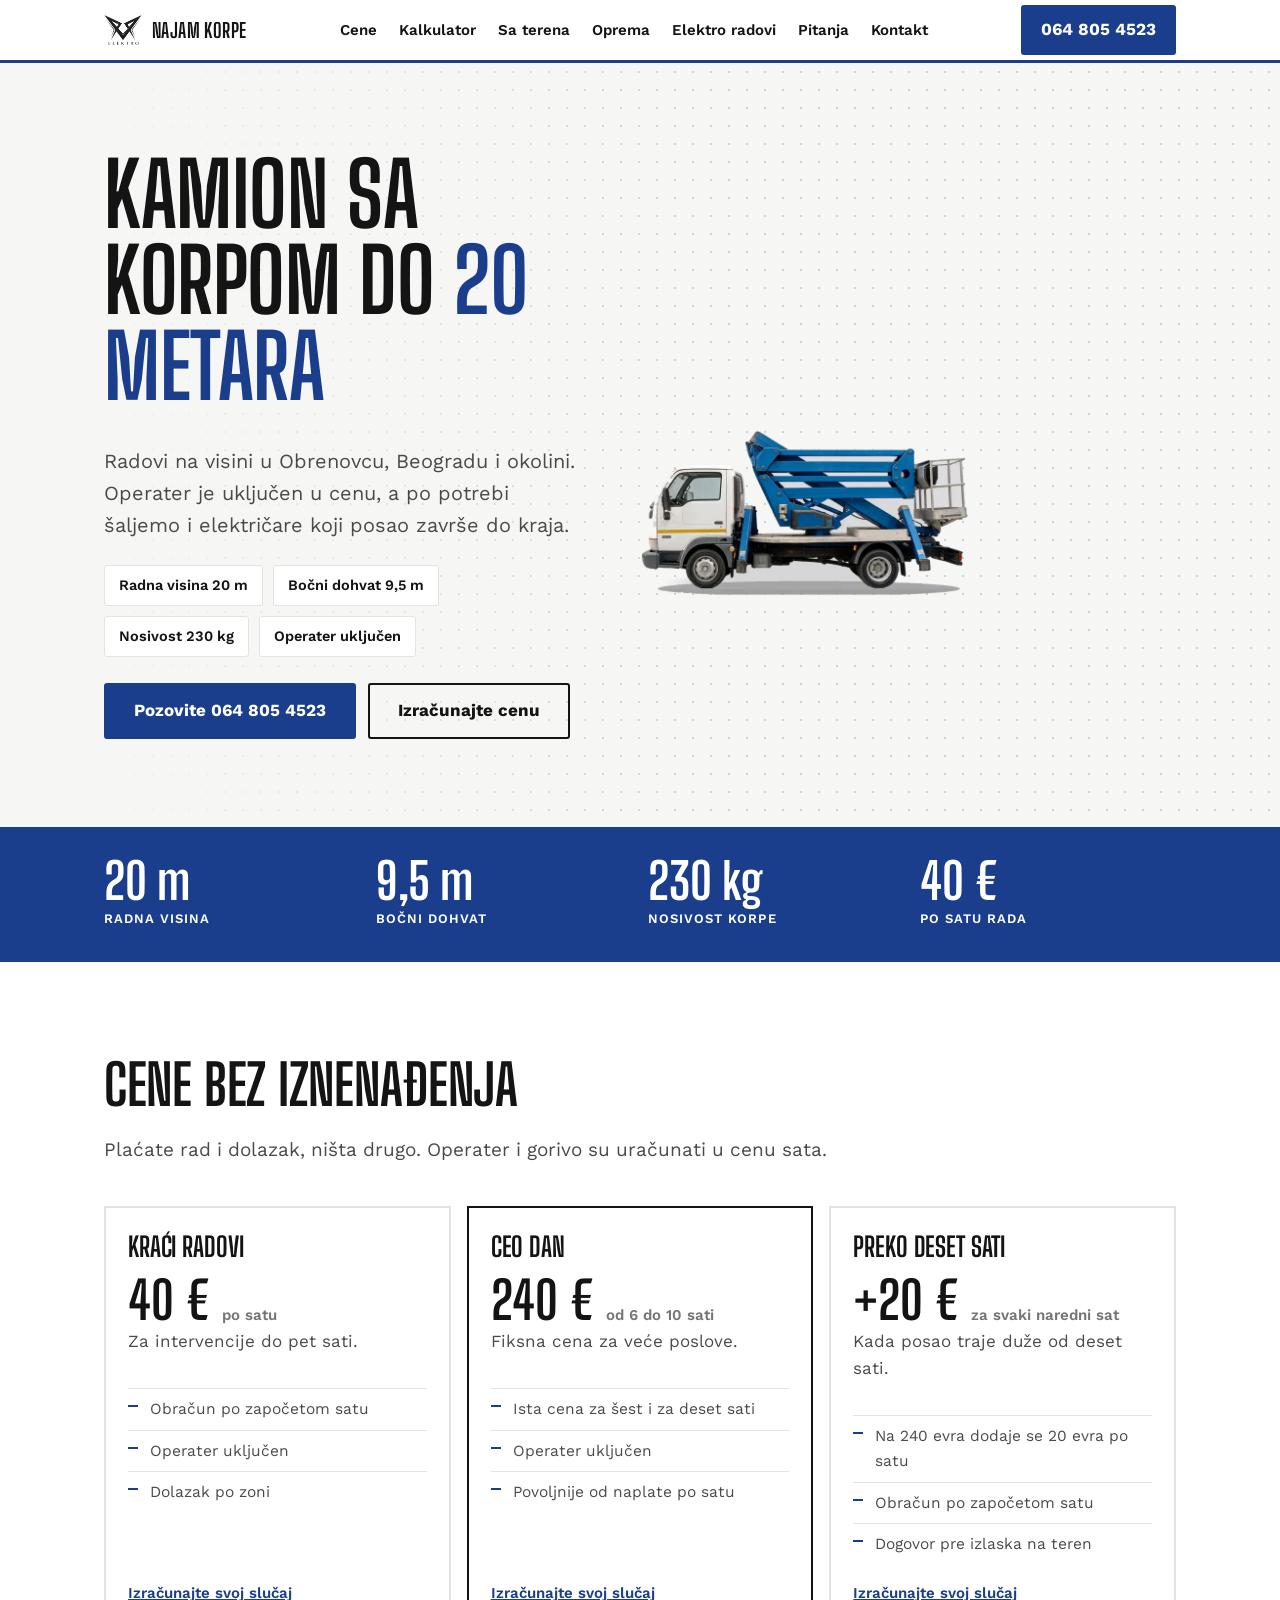
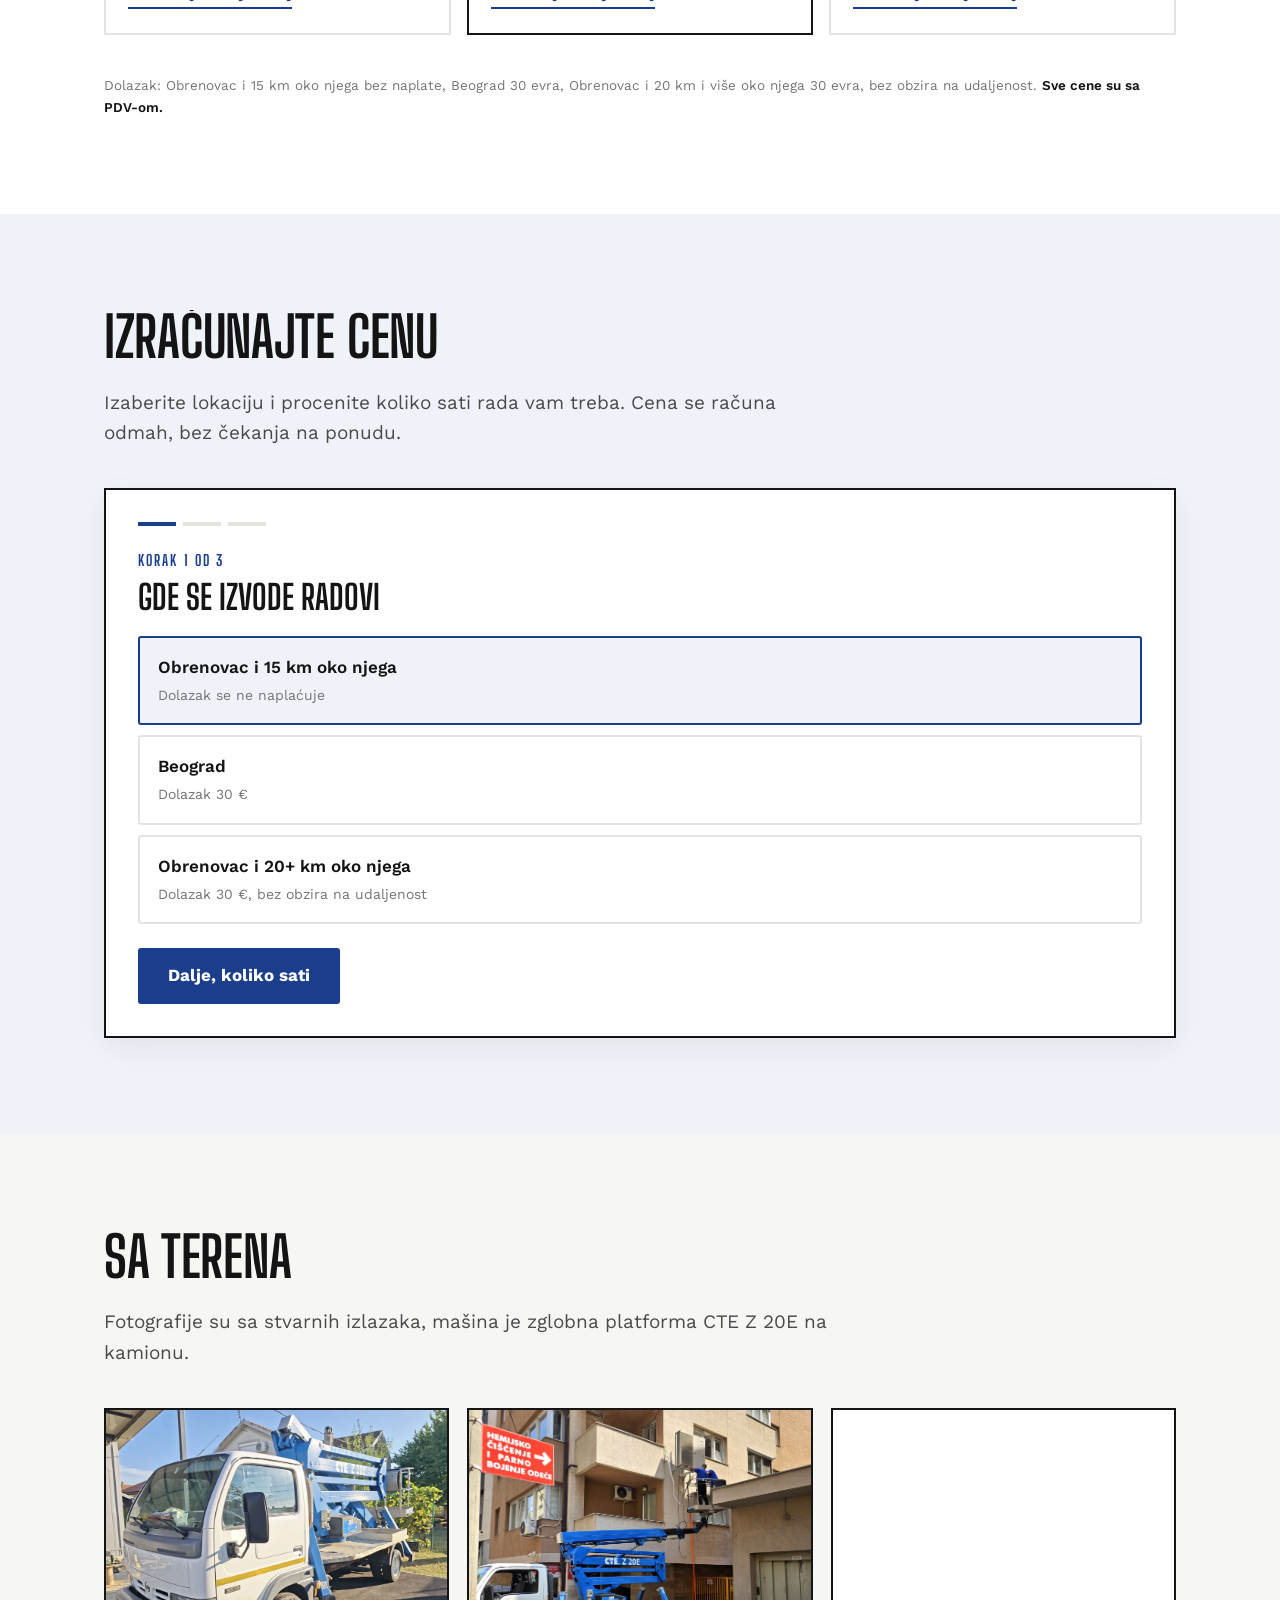
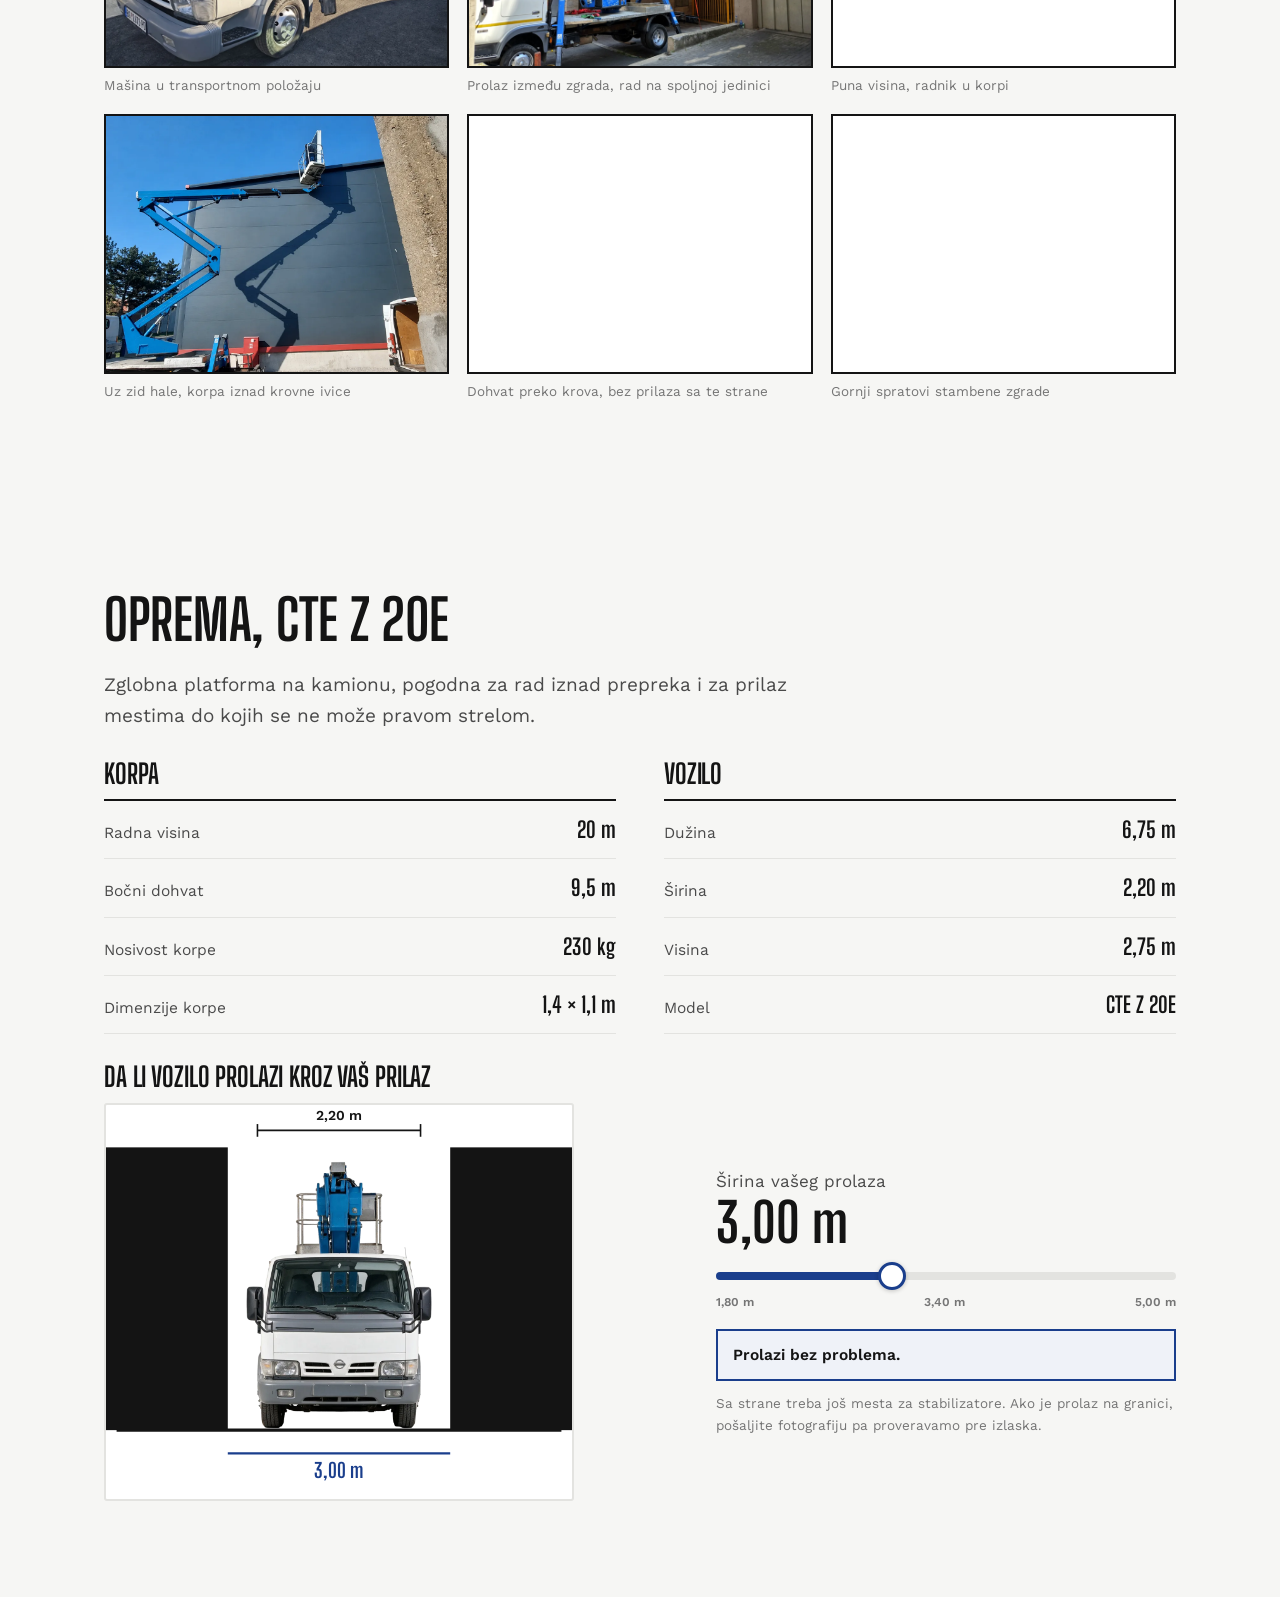
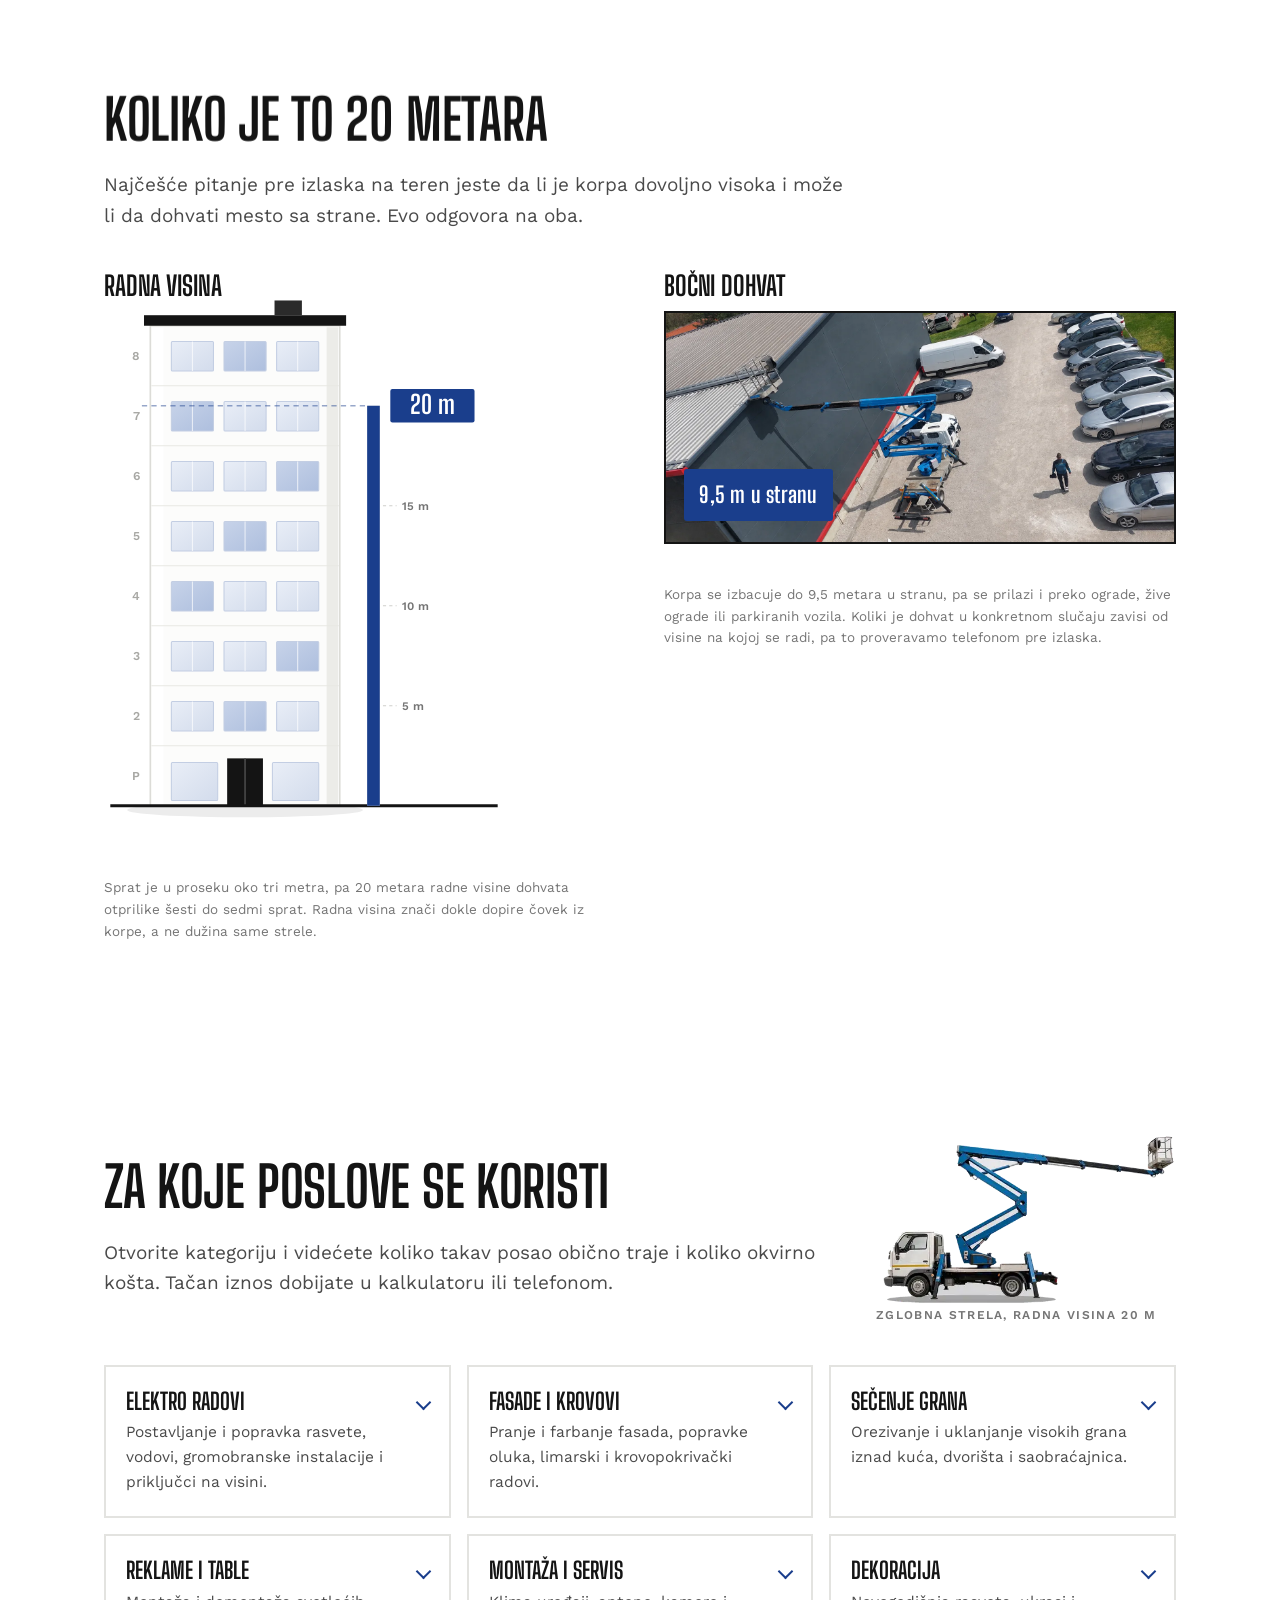
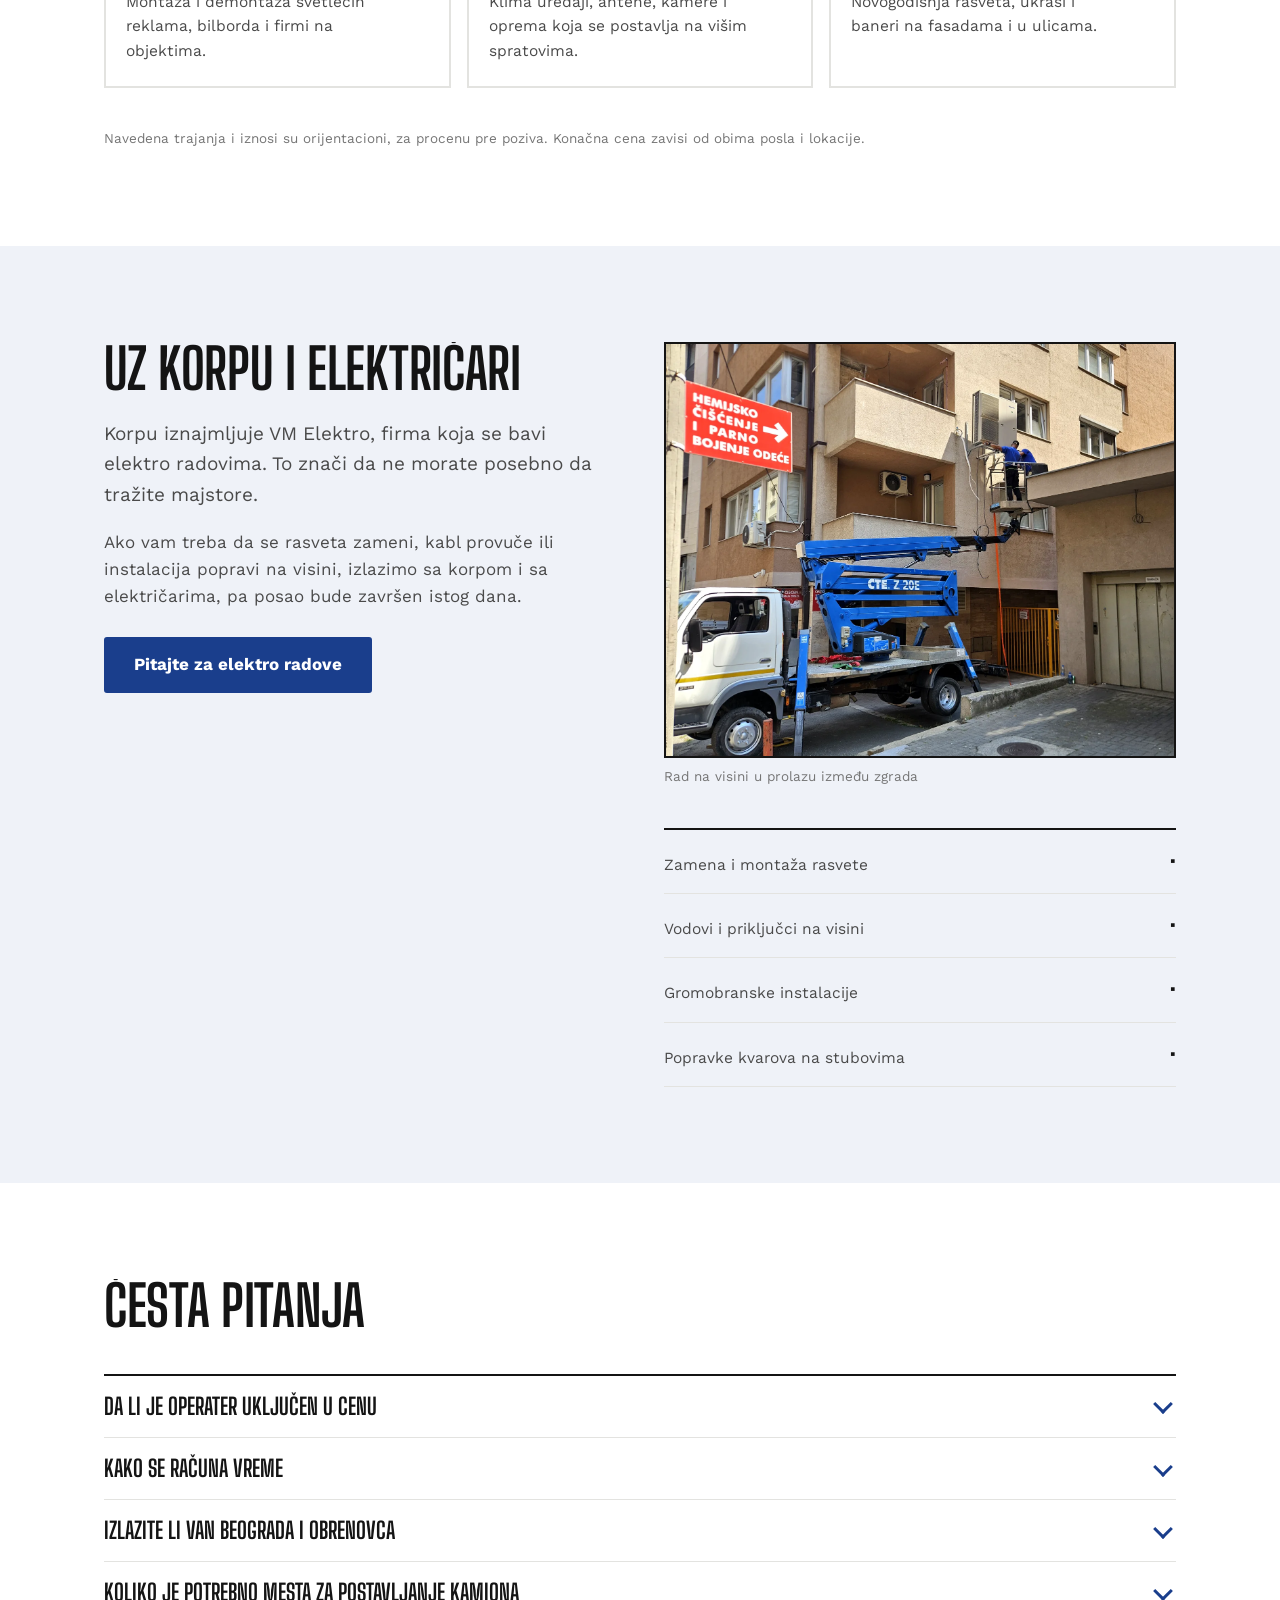
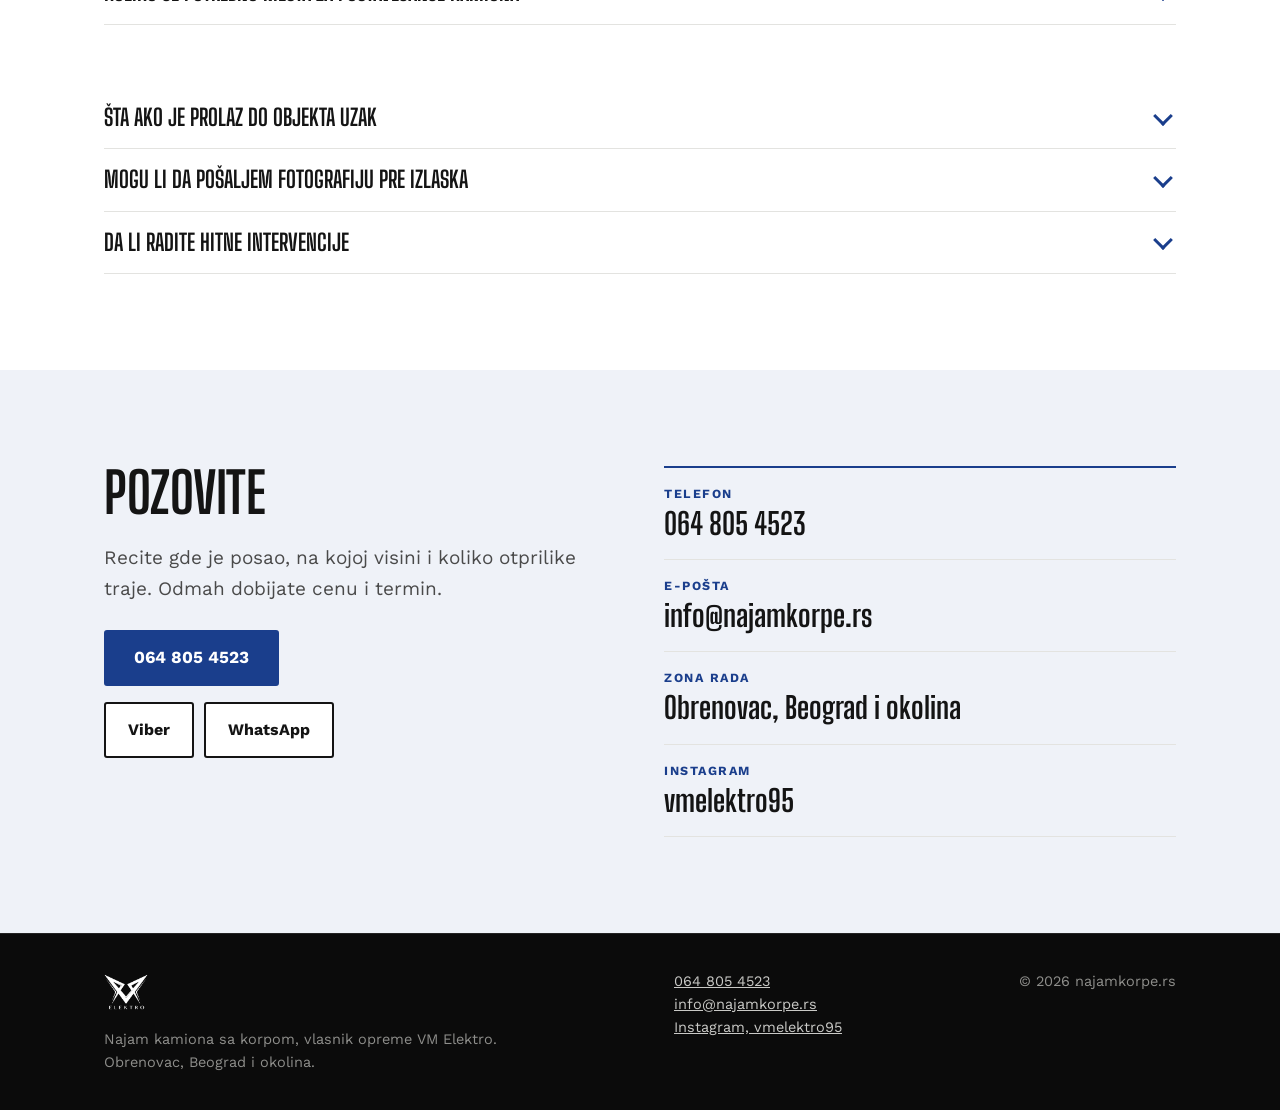
==== commit 4695dc7c: "Add files via upload" ====
--- a/index.html
+++ b/index.html
@@ -1,687 +1,796 @@
-<!DOCTYPE html>
-<html lang="sr">
-<head>
-<meta charset="utf-8">
-<meta name="viewport" content="width=device-width,initial-scale=1">
-<title>FISHING SPORT — ribolovačka oprema, Smederevska Palanka</title>
-<meta name="description" content="FISHING SPORT, Šulejićeva 96, Smederevska Palanka — štapovi, mašinice, udice, najlon, plovci, mamci i hrana. Radnim danom 8–16, vikendom po dogovoru. Telefon 064 259 3449.">
-<meta name="robots" content="noindex, nofollow">
-<link rel="preconnect" href="https://fonts.googleapis.com">
-<link rel="preconnect" href="https://fonts.gstatic.com" crossorigin>
-<link href="https://fonts.googleapis.com/css2?family=Fraunces:opsz,wght@9..144,600;9..144,700&family=Karla:wght@400;500;600&display=swap" rel="stylesheet">
-<style>
-:root{
-  --voda-1:#0B2F33; --voda-2:#06181B;
-  --nebo-1:#E8EDE6; --nebo-2:#CBD9CE;
-  --akcenat:#F04E23; --akcenat-tx:#180903;
-  --linija:54%;
-}
-*{box-sizing:border-box;margin:0;padding:0}
-html,body{height:100%}
-body{font-family:'Karla',system-ui,sans-serif;background:var(--voda-2);color:#0B2F33;overflow-x:hidden}
-
-.hero{position:relative;width:100%;height:100svh;min-height:540px;overflow:hidden;isolation:isolate;
-  background:linear-gradient(180deg,var(--nebo-1) 0%,var(--nebo-2) 100%)}
-
-/* difuzno zorno sunce */
-.sunce{position:absolute;left:50%;top:-14%;width:88vmin;height:88vmin;transform:translateX(-50%);
-  pointer-events:none;z-index:0;background:radial-gradient(circle at 50% 50%,
-  rgba(255,255,255,.95) 0%,rgba(255,246,230,.55) 26%,rgba(240,78,35,.10) 46%,rgba(240,78,35,0) 68%)}
-
-/* ---------- DUBINA (osnova = pravac 3, uvek postoji) ---------- */
-.dubina{position:absolute;left:0;right:0;top:var(--linija);bottom:0;overflow:hidden;z-index:1;
-  background:linear-gradient(180deg,#12474C 0%,var(--voda-1) 26%,var(--voda-2) 78%,#041114 100%)}
-
-/* WebGL sloj: SAMO caustics + prelomljeno nebo, aditivno preko gradijenta.
-   Ako ne uspe da se digne, ispod je netaknut pravac 3. */
-#gl{position:absolute;inset:0;width:100%;height:100%;display:block;opacity:0;
-  transition:opacity .9s ease;pointer-events:none}
-#gl.zivo{opacity:1}
-
-.snopovi{position:absolute;left:-30%;top:-6%;width:170%;height:112%;
-  background:repeating-linear-gradient(76deg,
-    rgba(214,232,226,0) 0px,rgba(214,232,226,0) 54px,
-    rgba(214,232,226,.085) 62px,rgba(214,232,226,.085) 78px,
-    rgba(214,232,226,0) 92px,rgba(214,232,226,0) 168px);
-  animation:snop 19s linear infinite;will-change:transform}
-.snopovi.b{left:-40%;width:180%;
-  background:repeating-linear-gradient(84deg,
-    rgba(255,255,255,0) 0px,rgba(255,255,255,0) 90px,
-    rgba(255,255,255,.05) 98px,rgba(255,255,255,.05) 108px,
-    rgba(255,255,255,0) 120px,rgba(255,255,255,0) 260px);
-  animation:snopB 31s linear infinite}
-@keyframes snop{to{transform:translate3d(-168px,0,0)}}
-@keyframes snopB{to{transform:translate3d(260px,0,0)}}
-/* kad WebGL radi, CSS snopovi se povuku da se ne duplira svetlo */
-.gl-ok .snopovi{opacity:.55}
-
-.mrak{position:absolute;inset:0;background:linear-gradient(180deg,
-  rgba(6,24,27,0) 0%,rgba(6,24,27,.55) 46%,rgba(4,17,20,.96) 100%)}
-
-/* ---------- POVRSINA: 4 SVG sloja (pravac 3) ---------- */
-.povrsina{position:absolute;left:0;right:0;top:var(--linija);height:0;z-index:2;pointer-events:none}
-.sloj{position:absolute;left:0;width:200%;display:block;will-change:transform;backface-visibility:hidden}
-.s1{top:-70px;height:170px;animation:klizi 27s linear infinite;opacity:.6}
-.s2{top:-52px;height:160px;animation:klizi 17s linear infinite reverse;opacity:.8}
-.s3{top:-34px;height:150px;animation:klizi 11s linear infinite}
-.s4{top:-18px;height:140px;animation:klizi 7.5s linear infinite reverse}
-@keyframes klizi{from{transform:translate3d(0,0,0)}to{transform:translate3d(-50%,0,0)}}
-.pena{fill:none;stroke:rgba(233,244,238,.42);stroke-width:2}
-
-/* ---------- PLOVAK ---------- */
-.plovak{position:absolute;left:76%;top:var(--linija);z-index:3;width:52px;
-  margin-left:-26px;margin-top:-44px;transform-origin:50% 78%;
-  animation:ljuljanje 4.6s ease-in-out infinite;will-change:transform}
-@keyframes ljuljanje{0%,100%{transform:translate3d(0,0,0) rotate(-7deg)}
-  50%{transform:translate3d(0,7px,0) rotate(7deg)}}
-.plovak.grize{animation:zagriz 1.5s cubic-bezier(.33,.9,.3,1)}
-@keyframes zagriz{0%{transform:translate3d(0,0,0) rotate(0)}
-  14%{transform:translate3d(0,-5px,0) rotate(-11deg)}
-  38%{transform:translate3d(0,40px,0) rotate(6deg)}
-  56%{transform:translate3d(0,44px,0) rotate(-4deg)}
-  78%{transform:translate3d(0,-8px,0) rotate(9deg)}
-  100%{transform:translate3d(0,0,0) rotate(0)}}
-
-/* ---------- KRUGOVI NA DODIR ---------- */
-.krugovi{position:absolute;left:0;top:var(--linija);width:100%;
-  height:calc(100% - var(--linija));z-index:4;pointer-events:none;overflow:hidden}
-.krugovi ellipse{fill:none;stroke:rgba(226,240,233,.9);stroke-width:2;
-  transform-box:fill-box;transform-origin:center;
-  animation:krug 1700ms cubic-bezier(.15,.7,.3,1) forwards}
-@keyframes krug{0%{transform:scale(.12);opacity:0}12%{opacity:.85}100%{transform:scale(1);opacity:0}}
-@supports not (transform-box:fill-box){
-  .krugovi ellipse{animation:krugR 1700ms ease-out forwards}
-  @keyframes krugR{0%{rx:4px;ry:1.4px;opacity:.9}100%{rx:90px;ry:30px;opacity:0}}}
-
-/* ---------- SADRZAJ ---------- */
-.sadrzaj{position:absolute;inset:0;z-index:5;display:flex;flex-direction:column;
-  align-items:center;justify-content:center;text-align:center;padding:24px;
-  /* naslov ostaje u nebu, dugmad padaju ISPOD linije vode (uslov za staklo) */
-  padding-top:6vh}
-.kicma{font-size:11.5px;letter-spacing:.26em;text-transform:uppercase;color:#5C7A6E;margin-bottom:16px}
-h1{font-family:'Fraunces',Georgia,serif;font-weight:700;font-size:clamp(34px,6.4vw,66px);
-  line-height:.98;letter-spacing:-.02em;color:#123037}
-h1 em{font-style:normal;color:var(--akcenat)}
-.pod{margin-top:16px;font-size:clamp(14px,1.6vw,17px);color:#456460;max-width:44ch;line-height:1.5}
-.radno{margin-top:10px;font-size:13px;color:#5C7A6E}
-.radno b{color:#123037;font-weight:600}
-
-.dugmad{margin-top:auto;margin-bottom:9vh;display:flex;gap:12px;flex-wrap:wrap;justify-content:center}
-
-/* ===== STAKLO — varijanta B: prava refrakcija na backdrop-u ===== */
-.btn{position:relative;display:inline-flex;align-items:center;gap:9px;min-height:50px;
-  padding:14px 26px;border:0;border-radius:999px;cursor:pointer;text-decoration:none;
-  font:inherit;font-weight:600;font-size:15.5px;letter-spacing:.01em;isolation:isolate}
-/* primarni: NEPROZIRAN narandzasti + TAMAN tekst (belo na narandzastoj pada na 3,36:1) */
-.btn.cta{background:var(--akcenat);color:var(--akcenat-tx);
-  box-shadow:inset 0 1.5px 0 rgba(255,255,255,.45)}
-.btn.cta:hover{background:#FF5E33}
-/* stakleni: tint je OBAVEZAN nosilac citljivosti, ne ukras */
-.btn.staklo{color:#EAF3EE;background:rgba(9,42,46,.42);
-  -webkit-backdrop-filter:blur(16px) saturate(150%);
-  backdrop-filter:blur(16px) saturate(150%);
-  box-shadow:inset 0 1.5px 0 rgba(255,255,255,.5),
-             inset 0 -14px 22px -18px rgba(6,24,27,.9),
-             inset 0 0 0 1px rgba(255,255,255,.14)}
-/* prsten refrakcije — ZASEBAN element: ako Safari ne podrzi url(), gubi se samo prsten */
-.btn__ref{position:absolute;inset:0;border-radius:inherit;padding:9px;pointer-events:none;
-  -webkit-backdrop-filter:url(#refract) blur(2px);
-  backdrop-filter:url(#refract) blur(2px);
-  -webkit-mask:linear-gradient(#000,#000) content-box exclude,linear-gradient(#000,#000);
-  mask:linear-gradient(#000,#000) content-box exclude,linear-gradient(#000,#000);
-  -webkit-mask-composite:xor;mask-composite:exclude}
-/* bez backdrop-filter: puni petrolej. MORA :not(.cta), inace pregazi narandzasti CTA */
-@supports not ((backdrop-filter:blur(1px)) or (-webkit-backdrop-filter:blur(1px))){
-  .btn.staklo{background:rgba(9,42,46,.92)}
-  .btn__ref{display:none}
-}
-.btn:focus-visible{outline:2px solid #F04E23;outline-offset:3px}
-
-.hud{display:none}
-
-/* ================= OSTATAK SAJTA — strana "roni": svaka sekcija je dublja ================= */
-.dole{position:relative;z-index:6;color:#DCE9E3}
-section[data-dubina]{padding:76px 0}
-.uvis{width:min(100% - 40px,1080px);margin-inline:auto}
-.oko{font-size:11.5px;letter-spacing:.24em;text-transform:uppercase;color:#7FA79A;margin-bottom:14px}
-h2{font-family:'Fraunces',Georgia,serif;font-weight:700;font-size:clamp(28px,4.4vw,46px);
-  line-height:1.04;letter-spacing:-.015em;color:#EAF3EE}
-.uvod{margin-top:14px;max-width:56ch;color:#A8C4BB;font-size:16px;line-height:1.6}
-
-/* --- traka: zovi pa otvaramo (glavna korist) --- */
-.zovi{background:#0B2F33}
-.zovi-kut{border:1px solid rgba(202,222,213,.18);padding:34px 28px;display:grid;gap:22px}
-@media(min-width:820px){.zovi-kut{grid-template-columns:1.4fr .9fr;align-items:center;padding:40px 38px}}
-.zovi h2{font-size:clamp(24px,3.4vw,38px)}
-.zovi-sat{display:flex;flex-direction:column;gap:10px}
-.sat-red{display:flex;justify-content:space-between;gap:18px;padding-bottom:9px;
-  border-bottom:1px solid rgba(202,222,213,.14);font-size:15px}
-.sat-red b{color:#EAF3EE;font-weight:600}
-.sat-red span{color:#A8C4BB}
-.sat-red.istaknut b,.sat-red.istaknut span{color:var(--akcenat)}
-
-/* --- asortiman --- */
-.asort{background:#092529}
-.mreza{display:grid;grid-template-columns:minmax(0,1fr);gap:1px;margin-top:34px;
-  background:rgba(202,222,213,.16);border:1px solid rgba(202,222,213,.16)}
-@media(min-width:700px){.mreza{grid-template-columns:repeat(2,minmax(0,1fr))}}
-@media(min-width:1000px){.mreza{grid-template-columns:repeat(3,minmax(0,1fr))}}
-.kart{background:#092529;padding:26px 24px 24px;display:flex;flex-direction:column;gap:9px;min-height:152px}
-.kart h3{font-family:'Fraunces',Georgia,serif;font-weight:600;font-size:20px;color:#EAF3EE}
-.kart p{font-size:14.5px;color:#9FBDB4;line-height:1.55}
-.kart .znak{width:58px;height:58px;display:block;margin-bottom:6px}
-.zn-l{fill:none;stroke:#7FA79A;stroke-width:1.7;stroke-linecap:round;stroke-linejoin:round}
-.zn-a{fill:none;stroke:var(--akcenat);stroke-width:1.9;stroke-linecap:round;stroke-linejoin:round}
-.zn-p{fill:var(--akcenat)}
-.kart:hover .zn-l{stroke:#A8C4BB}
-
-/* --- atmosferska traka fotografija --- */
-.voda-traka{background:#092529;padding:0 0 78px}
-.voda-mot{font-family:'Fraunces',Georgia,serif;font-weight:600;
-  font-size:clamp(21px,3vw,31px);color:#EAF3EE;margin:8px 0 28px;max-width:30ch}
-.traka-slike{display:grid;grid-template-columns:minmax(0,1fr);gap:2px}
-@media(min-width:760px){.traka-slike{grid-template-columns:repeat(3,minmax(0,1fr))}}
-.traka-slike img{display:block;width:100%;height:auto;aspect-ratio:3/2;object-fit:cover}
-
-/* --- ocena --- */
-.ocena{background:#071E21}
-.ocena-vrh{display:flex;align-items:baseline;gap:16px;flex-wrap:wrap}
-.broj{font-family:'Fraunces',Georgia,serif;font-weight:700;font-size:clamp(52px,9vw,86px);
-  line-height:1;color:var(--akcenat)}
-.zvezde{color:var(--akcenat);font-size:19px;letter-spacing:.14em}
-.recenzije{display:grid;grid-template-columns:minmax(0,1fr);gap:18px;margin-top:34px}
-@media(min-width:860px){.recenzije{grid-template-columns:repeat(3,minmax(0,1fr))}}
-.rec{border-left:2px solid rgba(240,78,35,.55);padding:4px 0 4px 18px}
-.rec p{font-size:15.5px;color:#CFE2DA;line-height:1.55}
-.rec cite{display:block;margin-top:10px;font-style:normal;font-size:12.5px;color:#7FA79A}
-
-/* --- gde smo --- */
-.gde{background:#06181B}
-.gde-mreza{display:grid;grid-template-columns:minmax(0,1fr);gap:0;margin-top:30px;
-  border-top:1px solid rgba(202,222,213,.16)}
-@media(min-width:760px){.gde-mreza{grid-template-columns:repeat(2,minmax(0,1fr))}}
-.polje{padding:20px 4px;border-bottom:1px solid rgba(202,222,213,.16)}
-@media(min-width:760px){
-  .polje:nth-child(odd){border-right:1px solid rgba(202,222,213,.16);padding-right:24px}
-  .polje:nth-child(even){padding-left:24px}}
-.polje .oko{margin-bottom:7px}
-.polje p{font-size:18px;font-weight:600;color:#EAF3EE}
-.polje a{color:#EAF3EE;text-decoration-color:var(--akcenat);text-decoration-thickness:2px}
-.napomena{margin-top:26px;font-size:14px;color:#8FB0A6}
-
-/* --- futer: dno --- */
-.futer{background:#041114;padding:34px 0 26px;color:#6F9187;font-size:13px}
-.futer .uvis{display:flex;flex-wrap:wrap;gap:10px 24px;justify-content:space-between;align-items:center}
-.futer a{color:#9FBDB4}
-.futer a:hover{color:var(--akcenat)}
-.oznaka{background:rgba(240,78,35,.16);color:#FFB9A4;padding:1px 6px;font-weight:600}
-
-@media (max-aspect-ratio:3/4){
-  :root{--linija:58%}
-  /* tekst blize vodi — inace na telefonu ostane ~300px mrtvog neba izmedju */
-  .sadrzaj{justify-content:flex-start;padding-top:15vh}
-  .dugmad{margin-bottom:7vh}
-}
-
-@media (prefers-reduced-motion:reduce){
-  .sloj,.snopovi,.plovak{animation:none!important}
-  .s2{transform:translate3d(-9%,0,0)}.s3{transform:translate3d(-21%,0,0)}
-  .s4{transform:translate3d(-14%,0,0)}.plovak{transform:rotate(-6deg)}
-  .krugovi ellipse{animation-duration:1ms!important}
-}
-</style>
-</head>
-<body>
-
-<!-- filter za prsten refrakcije (staklo B). scale drzan na 14: preko ~12 ivica pocne da se "gricka" -->
-<!-- position:absolute je OBAVEZAN: inline svg 0x0 i dalje pravi liniju teksta (~18px crne trake gore) -->
-<svg width="0" height="0" aria-hidden="true" style="position:absolute"><filter id="refract" x="-25%" y="-25%" width="150%" height="150%"
-  color-interpolation-filters="sRGB">
-  <feTurbulence type="fractalNoise" baseFrequency="0.02 0.06" numOctaves="2" seed="4" result="n"/>
-  <feDisplacementMap in="SourceGraphic" in2="n" scale="14" xChannelSelector="R" yChannelSelector="G"/>
-</filter></svg>
-
-<section class="hero" id="hero">
-  <div class="sunce"></div>
-
-  <div class="dubina">
-    <canvas id="gl"></canvas>
-    <div class="snopovi"></div>
-    <div class="snopovi b"></div>
-    <div class="mrak"></div>
-  </div>
-
-  <div class="povrsina">
-    <svg class="sloj s1" viewBox="0 0 2400 170" preserveAspectRatio="none" aria-hidden="true">
-      <defs><linearGradient id="g1" x1="0" y1="0" x2="0" y2="1">
-        <stop offset="0" stop-color="#2E6B6B"/><stop offset=".34" stop-color="#215A5E"/>
-        <stop offset="1" stop-color="#154349" stop-opacity="0"/></linearGradient></defs>
-      <path fill="url(#g1)" d="M0,30 q300,-24 600,0 t600,0 t600,0 t600,0 L2400,170 L0,170 Z"/>
-    </svg>
-    <svg class="sloj s2" viewBox="0 0 2400 160" preserveAspectRatio="none" aria-hidden="true">
-      <defs><linearGradient id="g2" x1="0" y1="0" x2="0" y2="1">
-        <stop offset="0" stop-color="#1E585E"/><stop offset=".3" stop-color="#164A50"/>
-        <stop offset="1" stop-color="#0B2F33" stop-opacity="0"/></linearGradient></defs>
-      <path fill="url(#g2)" d="M0,28 q150,-20 300,0 t300,0 t300,0 t300,0 t300,0 t300,0 t300,0 t300,0 L2400,160 L0,160 Z"/>
-    </svg>
-    <svg class="sloj s3" viewBox="0 0 2400 150" preserveAspectRatio="none" aria-hidden="true">
-      <defs><linearGradient id="g3" x1="0" y1="0" x2="0" y2="1">
-        <stop offset="0" stop-color="#134247"/><stop offset=".28" stop-color="#0E363B"/>
-        <stop offset="1" stop-color="#0A2A2E" stop-opacity="0"/></linearGradient></defs>
-      <path fill="url(#g3)" d="M0,22 q100,-14 200,0 t200,0 t200,0 t200,0 t200,0 t200,0 t200,0 t200,0 t200,0 t200,0 t200,0 t200,0 L2400,150 L0,150 Z"/>
-      <path class="pena" d="M0,22 q100,-14 200,0 t200,0 t200,0 t200,0 t200,0 t200,0 t200,0 t200,0 t200,0 t200,0 t200,0 t200,0"/>
-    </svg>
-    <svg class="sloj s4" viewBox="0 0 2400 140" preserveAspectRatio="none" aria-hidden="true">
-      <defs><linearGradient id="g4" x1="0" y1="0" x2="0" y2="1">
-        <stop offset="0" stop-color="#0B2F33"/><stop offset=".26" stop-color="#092A2E"/>
-        <stop offset="1" stop-color="#06181B" stop-opacity="0"/></linearGradient></defs>
-      <path fill="url(#g4)" d="M0,16 q75,-10 150,0 t150,0 t150,0 t150,0 t150,0 t150,0 t150,0 t150,0 t150,0 t150,0 t150,0 t150,0 t150,0 t150,0 t150,0 t150,0 L2400,140 L0,140 Z"/>
-      <path class="pena" style="stroke:rgba(255,226,208,.22);stroke-width:1.4" d="M0,16 q75,-10 150,0 t150,0 t150,0 t150,0 t150,0 t150,0 t150,0 t150,0 t150,0 t150,0 t150,0 t150,0 t150,0 t150,0 t150,0 t150,0"/>
-    </svg>
-  </div>
-
-  <svg class="plovak" id="plovak" viewBox="0 0 54 92" aria-hidden="true">
-    <line x1="27" y1="0" x2="27" y2="16" stroke="#123037" stroke-width="2.4"/>
-    <circle cx="27" cy="4" r="3.4" fill="#F04E23"/>
-    <path d="M27 16 C40 26 40 44 27 58 C14 44 14 26 27 16 Z" fill="#F04E23"/>
-    <path d="M27 40 C34 46 35 52 27 58 C19 52 20 46 27 40 Z" fill="#F3F6F1"/>
-    <circle cx="22" cy="28" r="3" fill="#fff" opacity=".45"/>
-    <rect x="25" y="58" width="4" height="10" rx="2" fill="#123037"/>
-  </svg>
-
-  <svg class="krugovi" id="krugovi" aria-hidden="true"></svg>
-
-  <div class="sadrzaj">
-    <div class="kicma">Ribolovačka radnja · Smederevska Palanka</div>
-    <h1>Sve za <em>zagrizanje</em>.</h1>
-    <p class="pod">Štapovi, mašinice, udice, mamci i hrana. Šulejićeva 96 — ocena 4,9 na Google mapama.</p>
-    <p class="radno">Radnim danom <b>8–16 h</b>. Vikendom po dogovoru — samo pozovi.</p>
-    <div class="dugmad">
-      <a class="btn cta" href="tel:+381642593449">064 259 3449</a>
-      <a class="btn staklo" href="https://www.google.com/maps/search/FISHING+SPORT+Šulejićeva+96+Smederevska+Palanka" target="_blank" rel="noopener">
-        <span class="btn__ref" aria-hidden="true"></span>Gde smo
-      </a>
-    </div>
-  </div>
-
-  <div class="hud" id="hud">…</div>
-</section>
-
-<main class="dole">
-
-  <!-- ===== 1. GLAVNA KORIST: radno vreme im je obrnuto od navika musterija ===== -->
-  <section class="zovi" data-dubina="1" id="radno">
-    <div class="uvis">
-      <div class="zovi-kut">
-        <div>
-          <div class="oko">Radno vreme</div>
-          <h2>Zatvoreno vikendom? Pozovi, otvaramo.</h2>
-          <p class="uvod">Radnja radi radnim danom od 8 do 16. Ribolovci kreću vikendom
-            i u zoru — zato otvaramo i van radnog vremena, po dogovoru telefonom.</p>
-          <p style="margin-top:22px">
-            <a class="btn cta" href="tel:+381642593449">064 259 3449</a>
-          </p>
-        </div>
-        <div class="zovi-sat">
-          <div class="sat-red"><b>Ponedeljak – petak</b><span>8–16 h</span></div>
-          <div class="sat-red istaknut"><b>Subota</b><span>po dogovoru</span></div>
-          <div class="sat-red istaknut"><b>Nedelja</b><span>po dogovoru</span></div>
-        </div>
-      </div>
-    </div>
-  </section>
-
-  <!-- ===== 2. ASORTIMAN — kategorije iz zvanicnog opisa radnje ===== -->
-  <section class="asort" data-dubina="2" id="asortiman">
-    <div class="uvis">
-      <div class="oko">Asortiman</div>
-      <h2>Šta ima u radnji</h2>
-      <p class="uvod">Od udice do stolice — oprema za pecanje na jednom mestu, uz savet
-        pri izboru.</p>
-
-      <div class="mreza">
-        <article class="kart">
-          <svg class="znak" viewBox="0 0 56 56" aria-hidden="true">
-            <!-- masinica iz profila: telo, kalem, noga ka stapu, kurbla -->
-            <path class="zn-l" d="M20 15 L34 8"/>
-            <path class="zn-l" d="M24 17 L24 24"/>
-            <circle class="zn-l" cx="24" cy="34" r="11"/>
-            <circle class="zn-l" cx="24" cy="34" r="4.2"/>
-            <path class="zn-a" d="M35 34 L43 34 L43 41"/>
-            <circle class="zn-p" cx="43" cy="43.5" r="2.6"/>
-          </svg>
-          <h3>Štapovi i mašinice</h3>
-          <p>Za početnike i za one koji tačno znaju šta traže.</p>
-        </article>
-        <article class="kart">
-          <svg class="znak" viewBox="0 0 56 56" aria-hidden="true">
-            <circle class="zn-l" cx="29" cy="9" r="3.5"/>
-            <path class="zn-l" d="M29 12.5 L29 32"/>
-            <path class="zn-l" d="M29 32 a8.5 8.5 0 1 1 -11.5 6"/>
-            <path class="zn-a" d="M17.5 38 L22 30.5"/>
-          </svg>
-          <h3>Udice i najlon</h3>
-          <p>Razne veličine udica i debljine najlona.</p>
-        </article>
-        <article class="kart">
-          <svg class="znak" viewBox="0 0 56 56" aria-hidden="true">
-            <!-- plovak (isti oblik kao u hero-u) + olovo na najlonu -->
-            <path class="zn-l" d="M21 8 L21 17"/>
-            <circle class="zn-p" cx="21" cy="6" r="2.6"/>
-            <path class="zn-a" d="M21 17 C31 27 31 41 21 51 C11 41 11 27 21 17 Z"/>
-            <path class="zn-l" d="M41 12 L41 26"/>
-            <path class="zn-l" d="M41 26 C46 31 46 37 41 41 C36 37 36 31 41 26 Z"/>
-          </svg>
-          <h3>Plovci, olova i pribor</h3>
-          <p>Plovci, olova, kutije i držači.</p>
-        </article>
-        <article class="kart">
-          <svg class="znak" viewBox="0 0 56 56" aria-hidden="true">
-            <path class="zn-l" d="M13 19 L43 19"/>
-            <path class="zn-l" d="M17 19 L20 47 L36 47 L39 19"/>
-            <circle class="zn-p" cx="24" cy="29" r="2.2"/>
-            <circle class="zn-p" cx="32" cy="34" r="2.2"/>
-            <circle class="zn-p" cx="26" cy="39" r="2.2"/>
-          </svg>
-          <h3>Mamci i hrana</h3>
-          <p>Mamci i hrana za ribu.</p>
-        </article>
-        <article class="kart">
-          <svg class="znak" viewBox="0 0 56 56" aria-hidden="true">
-            <!-- podmetaca: obruc, mreza koja visi, drska sa strane -->
-            <ellipse class="zn-l" cx="30" cy="17" rx="14" ry="7.5"/>
-            <path class="zn-l" d="M17 20 C21 33 39 33 43 20"/>
-            <path class="zn-l" d="M22 22 L26 31 M30 23.5 L30 33 M38 22 L34 31"/>
-            <path class="zn-a" d="M17.5 20 L9 49"/>
-          </svg>
-          <h3>Oprema uz vodu</h3>
-          <p>Stolice, torbe, kofe i mreže.</p>
-        </article>
-        <article class="kart">
-          <svg class="znak" viewBox="0 0 56 56" aria-hidden="true">
-            <!-- gumena cizma: sara, stopalo izbaceno u stranu, deblji don -->
-            <path class="zn-l" d="M15 7 H28 V29 C28 33 31 35 37 36.5 L45 38.5 V45 H15 Z"/>
-            <path class="zn-l" d="M15 13 H28"/>
-            <path class="zn-a" d="M15 45 H45"/>
-          </svg>
-          <h3>Odeća i obuća</h3>
-          <p>Čizme, odeća i prsluci za spasavanje.</p>
-        </article>
-      </div>
-
-      <p class="napomena">Nisi siguran šta ti treba? Pozovi — pomoći ćemo pri izboru.</p>
-    </div>
-  </section>
-
-  <!-- ===== 2b. ATMOSFERA — licencirane stock fotografije, tonirane u paletu.
-       NISU fotografije radnje ni njihovih voda; nema natpisa koji bi to tvrdio.
-       Zameniti fotografijama radnje kad ih klijent da. ===== -->
-  <section class="voda-traka" aria-label="Fotografije">
-    <div class="uvis">
-      <div class="oko">Voda</div>
-      <p class="voda-mot">Zbog ovoga se ustaje u pet.</p>
-    </div>
-    <div class="traka-slike">
-      <img src="assets/plovci.jpg" width="800" height="533" loading="lazy" decoding="async"
-           alt="Dva plovka na mirnoj vodi">
-      <img src="assets/magla.jpg" width="800" height="533" loading="lazy" decoding="async"
-           alt="Ribolovac na obali u jutarnjoj magli">
-      <img src="assets/obala.jpg" width="800" height="533" loading="lazy" decoding="async"
-           alt="Pecanje sa obale, reka obrasla lokvanjima">
-    </div>
-  </section>
-
-  <!-- ===== 3. OCENA — 4,9 iz 22 recenzije (Google mape)
-       VAZNO: recenzije su na Google-u ostavljene na srpskom, a ja sam ih video kroz
-       Google prevod na engleski. Pre objave PREKOPIRATI TACAN originalni tekst. ===== -->
-  <section class="ocena" data-dubina="3" id="ocena">
-    <div class="uvis">
-      <div class="oko">Google mape</div>
-      <h2 style="margin-bottom:22px">Šta kažu mušterije</h2>
-      <div class="ocena-vrh">
-        <span class="broj">4,9</span>
-        <span>
-          <span class="zvezde" aria-hidden="true">★★★★★</span>
-          <span style="display:block;color:#A8C4BB;font-size:15px;margin-top:4px">iz 22 recenzije</span>
-        </span>
-      </div>
-
-      <div class="recenzije">
-        <blockquote class="rec">
-          <p>„Svim kolegama ribolovcima preporučujem kupovinu u radnji FISHING SPORT.
-            Vrlo dobro snabdevena radnja."</p>
-          <cite>Dalibor Damnjanović · Google mape</cite>
-        </blockquote>
-        <blockquote class="rec">
-          <p>„Ljubaznost i širok asortiman opreme i hrane za ljubitelje pecanja."</p>
-          <cite>Zlatan Ilić · Google mape</cite>
-        </blockquote>
-        <blockquote class="rec">
-          <p>„Lepo opremljena ribolovačka radnja. Kvalitetni proizvodi i pristupačne cene."</p>
-          <cite>Đorđe Zarić · Google mape</cite>
-        </blockquote>
-      </div>
-
-      <p class="napomena">
-        <a href="https://www.google.com/maps/search/FISHING+SPORT+Šulejićeva+96+Smederevska+Palanka"
-           target="_blank" rel="noopener" style="color:#CFE2DA;text-decoration-color:var(--akcenat);text-decoration-thickness:2px">Sve recenzije na Google mapama</a>
-      </p>
-    </div>
-  </section>
-
-  <!-- ===== 4. GDE SMO ===== -->
-  <section class="gde" data-dubina="4" id="gde-smo">
-    <div class="uvis">
-      <div class="oko">Kontakt</div>
-      <h2>Šulejićeva 96, Smederevska Palanka</h2>
-
-      <div class="gde-mreza">
-        <div class="polje">
-          <div class="oko">Adresa</div>
-          <p><a href="https://www.google.com/maps/search/FISHING+SPORT+Šulejićeva+96+Smederevska+Palanka"
-                target="_blank" rel="noopener">Šulejićeva 96, 11420 Smederevska Palanka</a></p>
-        </div>
-        <div class="polje">
-          <div class="oko">Telefon</div>
-          <p><a href="tel:+381642593449">064 259 3449</a></p>
-        </div>
-        <div class="polje">
-          <div class="oko">Email</div>
-          <p><a href="mailto:fishingsportks@gmail.com">fishingsportks@gmail.com</a></p>
-        </div>
-        <div class="polje">
-          <div class="oko">Radno vreme</div>
-          <p>Pon–pet 8–16 · vikend po dogovoru</p>
-        </div>
-        <div class="polje">
-          <div class="oko">Dostava</div>
-          <p>Dostupna — pitaj telefonom</p>
-        </div>
-        <div class="polje">
-          <div class="oko">Mreže</div>
-          <p><a href="https://www.instagram.com/_fishingsportks__/" target="_blank" rel="noopener">Instagram</a>
-             &nbsp;·&nbsp;
-             <a href="https://www.facebook.com/fishingsportks/" target="_blank" rel="noopener">Facebook</a></p>
-        </div>
-      </div>
-    </div>
-  </section>
-
-  <footer class="futer">
-    <div class="uvis">
-      <span>© 2026 FISHING SPORT · Smederevska Palanka</span>
-      <span>PIB: <span class="oznaka">[dopuniti]</span> · MB: <span class="oznaka">[dopuniti]</span></span>
-      <a href="politika-privatnosti.html">Politika privatnosti</a>
-    </div>
-  </footer>
-
-</main>
-
-<script>
-(function(){
-  var hero=document.getElementById('hero'), sky=document.getElementById('krugovi'),
-      plov=document.getElementById('plovak'), cv=document.getElementById('gl'),
-      hud=document.getElementById('hud'), NS='http://www.w3.org/2000/svg',
-      rm=matchMedia('(prefers-reduced-motion: reduce)').matches,
-      Q=new URLSearchParams(location.search);
-
-  /* ---------- KRUGOVI (CSS sloj, pravac 3) ---------- */
-  function krug(x,y,s){
-    s=s||1;
-    var e=document.createElementNS(NS,'ellipse');
-    e.setAttribute('cx',x); e.setAttribute('cy',y);
-    e.setAttribute('rx',84*s); e.setAttribute('ry',27*s);
-    e.style.animationDelay=(Math.random()*90|0)+'ms';
-    sky.appendChild(e);
-    setTimeout(function(){e.remove()},1900);
-  }
-  function talas(x,y){ krug(x,y,1);
-    setTimeout(function(){krug(x,y,.62)},130);
-    setTimeout(function(){krug(x,y,1.35)},300); }
-  function uVodu(cx,cy){ var v=sky.getBoundingClientRect();
-    return {x:cx-v.left, y:Math.max(18,cy-v.top)}; }
-
-  hero.addEventListener('pointerdown',function(ev){
-    if(ev.target.closest('.btn')) return;
-    var p=uVodu(ev.clientX,ev.clientY);
-    talas(p.x,p.y);
-    glKap(ev.clientX,ev.clientY);          /* isti dodir hrani i shader */
-  });
-
-  /* ---------- ZAGRIZANJE ---------- */
-  function zagriz(){
-    if(rm) return;
-    plov.classList.add('grize');
-    var p=plov.getBoundingClientRect(), t=uVodu(p.left+p.width/2,p.top+p.height*.55);
-    setTimeout(function(){talas(t.x,t.y); glKap(p.left+p.width/2,p.top+p.height*.6)},330);
-    setTimeout(function(){krug(t.x,t.y,1.7)},780);
-    setTimeout(function(){plov.classList.remove('grize')},1520);
-  }
-  (function ciklus(){ if(rm) return;
-    setTimeout(function(){zagriz();ciklus()}, 5000+Math.random()*4000); })();
-  if(Q.has('grize')) setTimeout(zagriz,400);
-
-  /* ---------- WebGL: SAMO caustics + prelomljeno nebo, aditivno ---------- */
-  var VS='attribute vec2 p;void main(){gl_Position=vec4(p,0.,1.);}';
-  var FS=[
-  'precision mediump float;',
-  'uniform vec2 R; uniform float T; uniform vec3 RIP[4];',
-  'float rips(vec2 q){float s=0.0;',
-  ' for(int i=0;i<4;i++){ float a=RIP[i].z;',
-  '  if(a>=0.0){ vec2 dv=q-RIP[i].xy; dv.y*=2.6; float d=length(dv), r=a*0.42, e=(d-r)*8.0;',
-  '   s+=0.013*sin((d-r)*64.0)*exp(-a*1.7)*exp(-e*e); } }',
-  ' return s;}',
-  'float caustic(vec2 q,float t){float a=0.0;',
-  ' for(int i=0;i<3;i++){ q+=vec2(sin(q.y*1.9+t*0.7),cos(q.x*1.7-t*0.6))*0.22;',
-  '  a+=abs(sin(q.x*2.3+t*0.5)*sin(q.y*1.9-t*0.4)); }',
-  ' return pow(max(0.0,1.0-a/3.0),7.0);}',
-  'void main(){',
-  ' vec2 uv=gl_FragCoord.xy/R; float asp=R.x/R.y; vec2 p=vec2(uv.x*asp,uv.y);',
-  ' float dd=1.0-uv.y;',                        /* dubina: vrh canvasa = linija vode */
-  ' float wx=uv.x*1.5; float rp=rips(p);',
-  ' float pers=0.62/(dd+0.11);',
-  ' vec2 q=vec2((wx+rp*4.0)*pers*1.7, pers*1.15-T*0.06);',
-  ' float c=caustic(q,T)*smoothstep(0.0,0.04,dd)*exp(-dd*2.2);',
-  ' vec3 col=vec3(0.26,0.78,0.70)*c*2.6;',
-  ' col+=vec3(0.34,0.80,0.74)*clamp(rp*26.0,0.0,1.0)*1.1;',
-  ' float band=exp(-dd*26.0);',                 /* prelomljeno nebo tik ispod linije */
-  ' col+=vec3(0.60,0.74,0.70)*band*(0.30+0.22*sin(wx*26.0+T*1.5));',
-  ' float a=clamp(c*2.0+band*0.7+clamp(rp*26.0,0.0,1.0)*0.7,0.0,1.0);',
-  ' gl_FragColor=vec4(col*a,a);',
-  '}'].join('\n');
-
-  var gl=null,uT,uR,uRIP,raf=0,t0=performance.now(),rip=[],live=false;
-
-  function sh(t,src){var s=gl.createShader(t);gl.shaderSource(s,src);gl.compileShader(s);
-    if(!gl.getShaderParameter(s,gl.COMPILE_STATUS))throw new Error(gl.getShaderInfoLog(s));return s;}
-
-  function glInit(){
-    if(Q.get('nowebgl')==='1') throw new Error('forsiran fallback');
-    gl=cv.getContext('webgl',{antialias:false,alpha:true,depth:false,stencil:false,
-        premultipliedAlpha:true,powerPreference:'low-power'})||cv.getContext('experimental-webgl');
-    if(!gl) throw new Error('nema WebGL');
-    var pr=gl.createProgram();
-    gl.attachShader(pr,sh(gl.VERTEX_SHADER,VS));
-    gl.attachShader(pr,sh(gl.FRAGMENT_SHADER,FS));
-    gl.linkProgram(pr);
-    if(!gl.getProgramParameter(pr,gl.LINK_STATUS))throw new Error(gl.getProgramInfoLog(pr));
-    gl.useProgram(pr);
-    var b=gl.createBuffer();
-    gl.bindBuffer(gl.ARRAY_BUFFER,b);
-    gl.bufferData(gl.ARRAY_BUFFER,new Float32Array([-1,-1,3,-1,-1,3]),gl.STATIC_DRAW);
-    var a=gl.getAttribLocation(pr,'p');
-    gl.enableVertexAttribArray(a); gl.vertexAttribPointer(a,2,gl.FLOAT,false,0,0);
-    uT=gl.getUniformLocation(pr,'T'); uR=gl.getUniformLocation(pr,'R');
-    uRIP=gl.getUniformLocation(pr,'RIP');
-    /* ADITIVNO: caustics su svetlo, sabiraju se sa CSS gradijentom.
-       Sa ONE,ONE_MINUS_SRC_ALPHA (source-over) sloj zapravo ZATAMNJUJE vodu. */
-    gl.enable(gl.BLEND); gl.blendFunc(gl.ONE,gl.ONE);
-    resize();
-    document.documentElement.classList.add('gl-ok');
-    cv.classList.add('zivo');
-    live=true;
-  }
-  function resize(){
-    if(!gl) return;
-    var dpr=Math.min(devicePixelRatio||1,2), r=cv.getBoundingClientRect();
-    cv.width=Math.max(1,r.width*dpr|0); cv.height=Math.max(1,r.height*dpr|0);
-    gl.viewport(0,0,cv.width,cv.height);
-    gl.uniform2f(uR,cv.width,cv.height);
-  }
-  /* dodir -> kap i u shaderu (isti prostor kao p = vec2(uv.x*asp, uv.y)) */
-  function glKap(cx,cy){
-    if(!gl) return;
-    var r=cv.getBoundingClientRect();
-    if(cy<r.top) cy=r.top+4;
-    var asp=cv.width/cv.height;
-    rip.push({x:((cx-r.left)/r.width)*asp, y:1-(cy-r.top)/r.height, t:performance.now()});
-    if(rip.length>4) rip.shift();
-  }
-  function crtaj(now){
-    raf=requestAnimationFrame(crtaj);
-    var T=(now-t0)/1000, buf=new Float32Array(12);
-    for(var i=0;i<4;i++){
-      var d=rip[i];
-      if(d){ var a=(now-d.t)/1000*0.9;
-        if(a>1.7){ buf[i*3+2]=-1; } else { buf[i*3]=d.x; buf[i*3+1]=d.y; buf[i*3+2]=a; } }
-      else buf[i*3+2]=-1;
-    }
-    gl.uniform3fv(uRIP,buf);
-    gl.uniform1f(uT,T);
-    gl.drawArrays(gl.TRIANGLES,0,3);
-  }
-  function stop(){ if(raf){cancelAnimationFrame(raf);raf=0;} }
-  function kreni(){ if(!raf&&live&&!rm) raf=requestAnimationFrame(crtaj); }
-
-  try{
-    glInit();
-    if(rm){ crtaj(performance.now()); stop(); }   /* jedan statican kadar */
-    else kreni();
-  }catch(e){
-    cv.remove();
-    hud.textContent='WebGL nije podignut ('+e.message+') → ostaje pravac 3';
-  }
-
-  var rz; addEventListener('resize',function(){clearTimeout(rz);rz=setTimeout(resize,200)},{passive:true});
-  if('IntersectionObserver' in window)
-    new IntersectionObserver(function(u){u[0].isIntersecting?kreni():stop()},{threshold:.05}).observe(hero);
-  document.addEventListener('visibilitychange',function(){document.hidden?stop():kreni()});
-
-  /* ---------- FPS guard: ako pada, gasi WebGL i ostaje pravac 3 ---------- */
-  if(live&&!rm&&Q.get('noguard')!=='1'){
-    var f=0,s=performance.now();
-    (function m(){
-      f++;
-      var d=performance.now()-s;
-      if(d<2000){ requestAnimationFrame(m); return; }
-      var fps=f/(d/1000);
-      if(fps<26){ stop(); cv.classList.remove('zivo');
-        document.documentElement.classList.remove('gl-ok');
-        hud.textContent='fps '+fps.toFixed(1)+' → WebGL ugašen, ostaje pravac 3'; }
-      else hud.textContent='fps '+fps.toFixed(1)+' · WebGL: caustics + prelomljeno nebo · staklo B';
-    })();
-  } else if(rm){ hud.textContent='reduced-motion: statičan kadar'; }
-})();
-</script>
-</body>
-</html>
+<!DOCTYPE html>
+<html lang="sr-Latn">
+<head>
+<meta charset="UTF-8">
+<meta name="viewport" content="width=device-width, initial-scale=1">
+<title>Najam korpe do 20 m | Kamion sa korpom Beograd i Obrenovac | VM Elektro</title>
+<meta name="description" content="Najam kamiona sa korpom CTE Z 20E, radna visina 20 m, bočni dohvat 9,5 m. Rad od 40 evra po satu, ceo dan 240 evra. Beograd, Obrenovac i okolina. Uz korpu i električari za radove na visini.">
+<link rel="canonical" href="https://najamkorpe.rs/">
+<meta property="og:type" content="website">
+<meta property="og:title" content="Najam korpe do 20 m | Beograd i Obrenovac">
+<meta property="og:description" content="Kamion sa korpom CTE Z 20E do 20 metara visine. Operater uključen. Uz korpu i električari za radove na visini.">
+<meta property="og:url" content="https://najamkorpe.rs/">
+<meta property="og:locale" content="sr_RS">
+<meta property="og:image" content="https://najamkorpe.rs/assets/img/naslovna.jpg">
+<meta property="og:image:width" content="1200">
+<meta property="og:image:height" content="630">
+<meta property="og:image:alt" content="Kamion sa korpom CTE Z 20E, radna visina 20 metara, strela podignuta uz zid hale">
+<meta name="twitter:card" content="summary_large_image">
+<meta name="twitter:image" content="https://najamkorpe.rs/assets/img/naslovna.jpg">
+<link rel="icon" href="data:image/svg+xml,%3Csvg xmlns='http://www.w3.org/2000/svg' viewBox='0 0 32 32'%3E%3Crect width='32' height='32' fill='%23141414'/%3E%3Cpath d='M6 8l10 16L26 8l-6 3-4 7-4-7z' fill='%231A3E8C'/%3E%3C/svg%3E">
+<link rel="preconnect" href="https://fonts.googleapis.com">
+<link rel="preconnect" href="https://fonts.gstatic.com" crossorigin>
+<link href="https://fonts.googleapis.com/css2?family=Big+Shoulders+Display:wght@600;700;800&family=Work+Sans:wght@400;500;600;700&display=swap" rel="stylesheet">
+<link rel="stylesheet" href="assets/stil.css?v=38">
+<script>document.documentElement.classList.add('js')</script>
+<script type="application/ld+json">
+{
+  "@context":"https://schema.org",
+  "@type":"LocalBusiness",
+  "name":"VM Elektro, najam korpe",
+  "url":"https://najamkorpe.rs/",
+  "telephone":"+381648054523",
+  "email":"info@najamkorpe.rs",
+  "image":"https://najamkorpe.rs/assets/img/vm-elektro-logo.jpg",
+  "address":{"@type":"PostalAddress","addressLocality":"Obrenovac","addressCountry":"RS"},
+  "areaServed":["Obrenovac","Beograd","Šabac","Lazarevac","Surčin"],
+  "sameAs":["https://www.instagram.com/vmelektro95/"],
+  "priceRange":"40 EUR po satu"
+}
+</script>
+<script type="application/ld+json">
+{
+  "@context": "https://schema.org",
+  "@type": "FAQPage",
+  "mainEntity": [
+    {
+      "@type": "Question",
+      "name": "Da li je operater uključen u cenu",
+      "acceptedAnswer": {
+        "@type": "Answer",
+        "text": "Jeste. Cena sata rada podrazumeva mašinu sa operaterom, ne iznajmljujemo korpu bez rukovaoca."
+      }
+    },
+    {
+      "@type": "Question",
+      "name": "Kako se računa vreme",
+      "acceptedAnswer": {
+        "@type": "Answer",
+        "text": "Po započetom satu, od dolaska na lokaciju. Do pet sati se naplaćuje po satu, a od šestog do desetog sata cena je fiksnih 240 evra."
+      }
+    },
+    {
+      "@type": "Question",
+      "name": "Izlazite li van Beograda i Obrenovca",
+      "acceptedAnswer": {
+        "@type": "Answer",
+        "text": "Izlazimo. I za lokacije dalje od 20 kilometara od Obrenovca dolazak je 30 evra, isto kao za Beograd."
+      }
+    },
+    {
+      "@type": "Question",
+      "name": "Koliko je potrebno mesta za postavljanje kamiona",
+      "acceptedAnswer": {
+        "@type": "Answer",
+        "text": "Vozilo je dugačko 6,75 m i široko 2,20 m, a za stabilizatore treba nešto prostora sa strane. Ako niste sigurni, pošaljite fotografiju prilaza pa procenjujemo unapred."
+      }
+    },
+    {
+      "@type": "Question",
+      "name": "Da li su cene sa PDV-om",
+      "acceptedAnswer": {
+        "@type": "Answer",
+        "text": "Jesu. Svi iznosi na sajtu, i u cenovniku i u kalkulatoru, već sadrže PDV. Nema naknadnog obračuna."
+      }
+    },
+    {
+      "@type": "Question",
+      "name": "Šta ako je prolaz do objekta uzak",
+      "acceptedAnswer": {
+        "@type": "Answer",
+        "text": "Vozilo je široko 2,20 m, a sa retrovizorima oko 2,50 m. Ispod 2,30 m ne prolazi, između 2,30 i 2,60 m prolazi uz vođenje i sklopljene retrovizore. Na sajtu postoji klizač kojim sami proverite svoju širinu."
+      }
+    },
+    {
+      "@type": "Question",
+      "name": "Mogu li da pošaljem fotografiju pre izlaska",
+      "acceptedAnswer": {
+        "@type": "Answer",
+        "text": "Možete i preporučujemo. Pošaljite snimak prilaza i mesta rada na Viber ili WhatsApp na 064 805 4523, pa procenjujemo unapred da li mašina može da priđe i koliko posao otprilike traje."
+      }
+    },
+    {
+      "@type": "Question",
+      "name": "Da li radite hitne intervencije",
+      "acceptedAnswer": {
+        "@type": "Answer",
+        "text": "Pozovite i proverićemo da li je korpa slobodna. Termini se dogovaraju telefonom."
+      }
+    }
+  ]
+}
+</script>
+</head>
+<body>
+
+<a class="preskoci" href="#sadrzaj">Preskoči na sadržaj</a>
+
+<header class="zaglavlje">
+  <div class="omot zaglavlje-red">
+    <a class="logo-veza" href="index.html" aria-label="Najam korpe, VM Elektro, početna">
+      <img src="assets/img/vm-elektro-logo.png" alt="VM Elektro" width="44" height="44">
+      <span class="logo-tekst">Najam korpe</span>
+    </a>
+    <button class="nav-prekidac" type="button" aria-expanded="false" aria-controls="glavna-nav" aria-label="Otvori meni">
+      <span></span>
+    </button>
+    <nav class="glavna-nav" id="glavna-nav" aria-label="Glavna navigacija">
+      <ul>
+        <li><a href="#cene">Cene</a></li>
+        <li><a href="#kalkulator">Kalkulator</a></li>
+        <li><a href="#galerija">Sa terena</a></li>
+        <li><a href="#oprema">Oprema</a></li>
+        <li><a href="#elektro">Elektro radovi</a></li>
+        <li><a href="#pitanja">Pitanja</a></li>
+        <li><a href="#kontakt">Kontakt</a></li>
+      </ul>
+    </nav>
+    <a class="zaglavlje-tel" href="tel:+381648054523">064 805 4523</a>
+  </div>
+</header>
+
+<main id="sadrzaj">
+
+  <!-- HERO -->
+  <section class="hero">
+    <div class="omot hero-mreza">
+      <div>
+      <h1>Kamion sa korpom do <span class="naglas">20 metara</span></h1>
+      <p class="hero-uvod">Radovi na visini u Obrenovcu, Beogradu i okolini. Operater je
+      uključen u cenu, a po potrebi šaljemo i električare koji posao završe do kraja.</p>
+      <ul class="hero-oznake">
+        <li>Radna visina 20 m</li>
+        <li>Bočni dohvat 9,5 m</li>
+        <li>Nosivost 230 kg</li>
+        <li>Operater uključen</li>
+      </ul>
+      <div class="akcije">
+        <a class="dugme" href="tel:+381648054523">Pozovite 064 805 4523</a>
+        <a class="dugme dugme--okvir" href="#kalkulator">Izračunajte cenu</a>
+      </div>
+      </div>
+      <div class="hero-masina">
+        <div class="masina-foto">
+          <img id="dizanje-kadar" src="assets/img/dizanje/k-01.webp"
+            alt="Kamion sa korpom CTE Z 20E, strela se podiže iz transportnog položaja"
+            width="1830" height="1034" fetchpriority="high">
+        </div>
+      </div>
+    </div>
+  </section>
+
+  <!-- KLJUCNE BROJKE -->
+  <section class="brojke" aria-label="Ključni podaci">
+    <div class="omot brojke-red">
+      <div class="brojka"><b>20 m</b><span>radna visina</span></div>
+      <div class="brojka"><b>9,5 m</b><span>bočni dohvat</span></div>
+      <div class="brojka"><b>230 kg</b><span>nosivost korpe</span></div>
+      <div class="brojka"><b>40 &euro;</b><span>po satu rada</span></div>
+    </div>
+  </section>
+
+  <!-- CENE -->
+  <section class="sekcija" id="cene" aria-labelledby="cene-naslov">
+    <div class="omot">
+      <h2 id="cene-naslov" class="otkrij">Cene bez iznenađenja</h2>
+      <p class="uvod otkrij">Plaćate rad i dolazak, ništa drugo. Operater i gorivo su
+      uračunati u cenu sata.</p>
+
+      <div class="cene razmak-gore">
+        <div class="cena-kartica otkrij">
+          <h3>Kraći radovi</h3>
+          <p class="cena-iznos">40 &euro; <small>po satu</small></p>
+          <p>Za intervencije do pet sati.</p>
+          <ul>
+            <li>Obračun po započetom satu</li>
+            <li>Operater uključen</li>
+            <li>Dolazak po zoni</li>
+          </ul>
+          <a class="cena-veza" href="#kalkulator" data-sati="3">Izračunajte svoj slučaj</a>
+        </div>
+        <div class="cena-kartica cena-kartica--istaknuta otkrij">
+          <h3>Ceo dan</h3>
+          <p class="cena-iznos">240 &euro; <small>od 6 do 10 sati</small></p>
+          <p>Fiksna cena za veće poslove.</p>
+          <ul>
+            <li>Ista cena za šest i za deset sati</li>
+            <li>Operater uključen</li>
+            <li>Povoljnije od naplate po satu</li>
+          </ul>
+          <a class="cena-veza" href="#kalkulator" data-sati="8">Izračunajte svoj slučaj</a>
+        </div>
+        <div class="cena-kartica otkrij">
+          <h3>Preko deset sati</h3>
+          <p class="cena-iznos">+20 &euro; <small>za svaki naredni sat</small></p>
+          <p>Kada posao traje duže od deset sati.</p>
+          <ul>
+            <li>Na 240 evra dodaje se 20 evra po satu</li>
+            <li>Obračun po započetom satu</li>
+            <li>Dogovor pre izlaska na teren</li>
+          </ul>
+          <a class="cena-veza" href="#kalkulator" data-sati="12">Izračunajte svoj slučaj</a>
+        </div>
+      </div>
+
+      <p class="kalk-napomena razmak-gore otkrij">Dolazak: Obrenovac i 15 km oko njega bez
+      naplate, Beograd 30 evra, Obrenovac i 20 km i više oko njega 30 evra, bez obzira na
+      udaljenost. <strong>Sve cene su sa PDV-om.</strong></p>
+    </div>
+  </section>
+
+  <!-- KALKULATOR -->
+  <section class="sekcija sekcija--istaknuta" id="kalkulator" aria-labelledby="kalk-naslov">
+    <div class="omot">
+      <h2 id="kalk-naslov" class="otkrij">Izračunajte cenu</h2>
+      <p class="uvod otkrij">Izaberite lokaciju i procenite koliko sati rada vam treba.
+      Cena se računa odmah, bez čekanja na ponudu.</p>
+
+      <div class="kalk carobnjak razmak-gore otkrij" id="carobnjak">
+        <ol class="tacke" aria-hidden="true">
+          <li class="on"></li><li></li><li></li>
+        </ol>
+
+        <section class="korak-panel" data-korak="1">
+          <p class="korak-br">Korak 1 od 3</p>
+          <fieldset>
+            <legend class="korak-pitanje">Gde se izvode radovi</legend>
+            <div class="izbori">
+              <label>
+                <input type="radio" name="zona" value="0" data-naziv="Obrenovac i 15 km oko njega" checked>
+                <span><b>Obrenovac i 15 km oko njega</b><em>Dolazak se ne naplaćuje</em></span>
+              </label>
+              <label>
+                <input type="radio" name="zona" value="30" data-naziv="Beograd">
+                <span><b>Beograd</b><em>Dolazak 30 &euro;</em></span>
+              </label>
+              <label>
+                <input type="radio" name="zona" value="30" data-naziv="Obrenovac i 20+ km oko njega">
+                <span><b>Obrenovac i 20+ km oko njega</b><em>Dolazak 30 &euro;, bez obzira na udaljenost</em></span>
+              </label>
+            </div>
+          </fieldset>
+          <div class="korak-dugmad">
+            <button type="button" class="dugme napred" data-na="2">Dalje, koliko sati</button>
+          </div>
+        </section>
+
+        <section class="korak-panel" data-korak="2" hidden>
+          <p class="korak-br">Korak 2 od 3</p>
+          <label class="korak-pitanje" for="sati">Koliko sati rada</label>
+          <div class="sati-red">
+            <button type="button" id="manje" aria-label="Smanji broj sati">&minus;</button>
+            <output class="sati-broj" id="sati-prikaz" for="sati">2</output>
+            <button type="button" id="vise" aria-label="Povećaj broj sati">+</button>
+          </div>
+          <input class="klizac" type="range" id="sati" name="sati" value="2" min="1" max="24" step="1"
+            aria-describedby="napomena-sati">
+          <div class="klizac-skala" aria-hidden="true"><span>1</span><span>5</span><span>10</span><span>15</span><span>24</span></div>
+          <p class="kalk-napomena" id="napomena-sati">Obračun ide po započetom satu.</p>
+          <div class="korak-dugmad">
+            <button type="button" class="dugme dugme--okvir nazad" data-na="1">Nazad</button>
+            <button type="button" class="dugme napred" data-na="3">Prikažite cenu</button>
+          </div>
+        </section>
+
+        <section class="korak-panel" data-korak="3" hidden>
+          <p class="korak-br">Korak 3 od 3</p>
+          <p class="korak-pitanje">Vaša cena</p>
+          <div class="kalk-rezultat">
+            <div class="kalk-stavka"><span id="opis-rada">Rad</span><span id="cena-rada">80 &euro;</span></div>
+            <div class="kalk-stavka"><span id="opis-dolaska">Dolazak, Obrenovac i 15 km oko njega</span><span id="cena-dolaska">0 &euro;</span></div>
+          </div>
+          <div class="kalk-zbir" aria-live="polite">
+            <span class="kz-oznaka">Ukupno</span>
+            <span class="kz-iznos"><span class="kz-cifre" id="ukupno">80 &euro;</span></span>
+          </div>
+          <p class="kalk-napomena" id="objasnjenje">Prva četiri sata i peti sat naplaćuju se po 40 evra.</p>
+          <p class="kalk-napomena">Iznos je sa PDV-om.</p>
+
+          <div class="akcije">
+            <a class="dugme" href="tel:+381648054523">Pozovite i rezervišite termin</a>
+            <button type="button" class="dugme dugme--okvir nazad" data-na="2">Promenite unos</button>
+          </div>
+          <p class="poruke-uvod">Ne volite da zovete? Pošaljite izračunatu cenu u poruci,
+          tekst je već pripremljen.</p>
+          <div class="poruke">
+            <a class="poruka-dugme" id="veza-viber" href="#" target="_blank" rel="noopener">Pošaljite na Viber</a>
+            <a class="poruka-dugme" id="veza-whatsapp" href="#" target="_blank" rel="noopener">Pošaljite na WhatsApp</a>
+            <a class="poruka-dugme" id="veza-mejl" href="#">Pošaljite mejlom</a>
+          </div>
+        </section>
+      </div>
+    </div>
+  </section>
+
+  <!-- GALERIJA -->
+  <section class="sekcija sekcija--papir" id="galerija" aria-labelledby="galerija-naslov">
+    <div class="omot">
+      <h2 id="galerija-naslov" class="otkrij">Sa terena</h2>
+      <p class="uvod otkrij">Fotografije su sa stvarnih izlazaka, mašina je zglobna platforma
+      CTE Z 20E na kamionu.</p>
+      <div class="galerija razmak-gore otkrij">
+        <figure class="snimak-teren">
+          <button type="button" class="lupa-otvori" data-slika="assets/img/teren/masina-cela.webp" data-opis="Kamion sa korpom CTE Z 20E, strela složena u transportnom položaju">
+            <img src="assets/img/teren/masina-cela.webp" alt="Kamion sa korpom CTE Z 20E, strela složena u transportnom položaju" width="1800" height="1350" loading="lazy" decoding="async">
+          </button>
+          <figcaption>Mašina u transportnom položaju</figcaption>
+        </figure>
+        <figure class="snimak-teren">
+          <button type="button" class="lupa-otvori" data-slika="assets/img/teren/fasada.webp" data-opis="Rad na fasadi u prolazu između zgrada, radnik u korpi kod spoljne jedinice klime">
+            <img src="assets/img/teren/fasada.webp" alt="Rad na fasadi u prolazu između zgrada, radnik u korpi kod spoljne jedinice klime" width="1500" height="1219" loading="lazy" decoding="async">
+          </button>
+          <figcaption>Prolaz između zgrada, rad na spoljnoj jedinici</figcaption>
+        </figure>
+        <figure class="snimak-teren">
+          <button type="button" class="lupa-otvori" data-slika="assets/img/teren/visina.webp" data-opis="Strela izbačena do pune visine, radnik u korpi iznad parkinga">
+            <img src="assets/img/teren/visina.webp" alt="Strela izbačena do pune visine, radnik u korpi iznad parkinga" width="941" height="1672" loading="lazy" decoding="async">
+          </button>
+          <figcaption>Puna visina, radnik u korpi</figcaption>
+        </figure>
+        <figure class="snimak-teren">
+          <button type="button" class="lupa-otvori" data-slika="assets/img/teren/uz-zid.webp" data-opis="Strela podignuta uz visoki zid hale, korpa iznad krovne ivice">
+            <img src="assets/img/teren/uz-zid.webp" alt="Strela podignuta uz visoki zid hale, korpa iznad krovne ivice" width="1800" height="810" loading="lazy" decoding="async">
+          </button>
+          <figcaption>Uz zid hale, korpa iznad krovne ivice</figcaption>
+        </figure>
+        <figure class="snimak-teren">
+          <button type="button" class="lupa-otvori" data-slika="assets/img/teren/preko-krova.webp" data-opis="Dohvat preko krova hale, korpa nad krovnom ivicom">
+            <img src="assets/img/teren/preko-krova.webp" alt="Dohvat preko krova hale, korpa nad krovnom ivicom" width="1500" height="676" loading="lazy" decoding="async">
+          </button>
+          <figcaption>Dohvat preko krova, bez prilaza sa te strane</figcaption>
+        </figure>
+        <figure class="snimak-teren">
+          <button type="button" class="lupa-otvori" data-slika="assets/img/teren/balkon.webp" data-opis="Korpa podignuta do gornjih spratova stambene zgrade">
+            <img src="assets/img/teren/balkon.webp" alt="Korpa podignuta do gornjih spratova stambene zgrade" width="1200" height="1600" loading="lazy" decoding="async">
+          </button>
+          <figcaption>Gornji spratovi stambene zgrade</figcaption>
+        </figure>
+      </div>
+      <div class="galerija-vodic" aria-hidden="true">
+        <span class="gv-broj"><b id="gv-tekuca">1</b> od 6</span>
+        <span class="gv-tacke" id="gv-tacke"></span>
+        <span class="gv-uput">Prevucite ulevo</span>
+      </div>
+    </div>
+  </section>
+
+  <!-- OPREMA -->
+  <section class="sekcija sekcija--papir" id="oprema" aria-labelledby="oprema-naslov">
+    <div class="omot">
+      <h2 id="oprema-naslov" class="otkrij">Oprema, CTE Z 20E</h2>
+      <p class="uvod otkrij">Zglobna platforma na kamionu, pogodna za rad iznad prepreka i
+      za prilaz mestima do kojih se ne može pravom strelom.</p>
+
+      <div class="kontakt-mreza razmak-gore">
+        <div>
+          <h3 class="otkrij">Korpa</h3>
+          <ul class="spec">
+            <li class="otkrij"><span class="s-ime">Radna visina</span><span class="s-vrednost">20 m</span></li>
+            <li class="otkrij"><span class="s-ime">Bočni dohvat</span><span class="s-vrednost">9,5 m</span></li>
+            <li class="otkrij"><span class="s-ime">Nosivost korpe</span><span class="s-vrednost">230 kg</span></li>
+            <li class="otkrij"><span class="s-ime">Dimenzije korpe</span><span class="s-vrednost">1,4 &times; 1,1 m</span></li>
+          </ul>
+        </div>
+        <div>
+          <h3 class="otkrij">Vozilo</h3>
+          <ul class="spec">
+            <li class="otkrij"><span class="s-ime">Dužina</span><span class="s-vrednost">6,75 m</span></li>
+            <li class="otkrij"><span class="s-ime">Širina</span><span class="s-vrednost">2,20 m</span></li>
+            <li class="otkrij"><span class="s-ime">Visina</span><span class="s-vrednost">2,75 m</span></li>
+            <li class="otkrij"><span class="s-ime">Model</span><span class="s-vrednost">CTE Z 20E</span></li>
+          </ul>
+        </div>
+      </div>
+
+      <div class="prolaz razmak-gore">
+        <h3 class="otkrij">Da li vozilo prolazi kroz vaš prilaz</h3>
+        <div class="prolaz-blok otkrij">
+          <svg viewBox="0 0 440 372" class="prolaz-crtez" role="img"
+            aria-label="Vozilo široko 2,20 metra u prolazu čija se širina podešava">
+            <rect id="stub-levi" x="0" y="40" width="118" height="267" fill="#141414"/>
+            <rect id="stub-desni" x="322" y="40" width="118" height="267" fill="#141414"/>
+            <image href="assets/img/vozilo-spreda.webp" x="129.9" y="52.3" width="180.2" height="254.7"
+              preserveAspectRatio="xMidYMax meet"/>
+            <line x1="10" y1="307" x2="430" y2="307" stroke="#141414" stroke-width="3"/>
+            <line x1="143" y1="18" x2="143" y2="30" stroke="#141414" stroke-width="1.5"/>
+            <line x1="297" y1="18" x2="297" y2="30" stroke="#141414" stroke-width="1.5"/>
+            <line x1="143" y1="24" x2="297" y2="24" stroke="#141414" stroke-width="1.5"/>
+            <text x="220" y="14" class="p-kota" text-anchor="middle">2,20 m</text>
+            <line id="mera-levo" x1="118" y1="329" x2="322" y2="329" stroke-width="2"/>
+            <text id="mera-tekst" x="220" y="352" class="p-mera" text-anchor="middle">3,00 m</text>
+          </svg>
+          <div class="prolaz-kontrola">
+            <label class="korak-naslov" for="kapija">Širina vašeg prolaza</label>
+            <output class="prolaz-broj" id="kapija-prikaz" for="kapija">3,00 m</output>
+            <input class="klizac" type="range" id="kapija" min="180" max="500" step="5" value="300"
+              aria-describedby="prolaz-stanje">
+            <div class="klizac-skala" aria-hidden="true"><span>1,80 m</span><span>3,40 m</span><span>5,00 m</span></div>
+            <p class="prolaz-stanje" id="prolaz-stanje" aria-live="polite">Prolazi bez problema.</p>
+            <p class="kalk-napomena">Sa strane treba još mesta za stabilizatore. Ako je prolaz
+            na granici, pošaljite fotografiju pa proveravamo pre izlaska.</p>
+          </div>
+        </div>
+      </div>
+    </div>
+  </section>
+
+  <!-- KOLIKO JE 20 METARA -->
+  <section class="sekcija" aria-labelledby="visina-naslov">
+    <div class="omot">
+      <h2 id="visina-naslov" class="otkrij">Koliko je to 20 metara</h2>
+      <p class="uvod otkrij">Najčešće pitanje pre izlaska na teren jeste da li je korpa
+      dovoljno visoka i može li da dohvati mesto sa strane. Evo odgovora na oba.</p>
+
+      <div class="visina-blok razmak-gore">
+        <div>
+          <h3 class="otkrij">Radna visina</h3>
+          <div class="visina otkrij">
+            <svg viewBox="0 0 380 500" class="visina-crtez" role="img"
+              aria-label="Zgrada od osam etaza, oko 24 metra, sa oznakom dokle dopire radna visina od 20 metara">
+              <defs>
+              <linearGradient id="staklo" x1="0" y1="0" x2="1" y2="1">
+              <stop offset="0" stop-color="#E9EEF7"/><stop offset="1" stop-color="#D3DCEC"/>
+              </linearGradient>
+              <linearGradient id="stakloJako" x1="0" y1="0" x2="1" y2="1">
+              <stop offset="0" stop-color="#C7D3E9"/><stop offset="1" stop-color="#AEBFDE"/>
+              </linearGradient>
+              </defs>
+              <ellipse cx="134" cy="474" rx="112" ry="7" fill="#141414" opacity=".08"/>
+              <rect x="44" y="14" width="180" height="456" fill="#FCFCFB" stroke="#DCDCD7" stroke-width="1.5"/>
+              <rect x="45.5" y="15.5" width="11" height="453" fill="#FFFFFF" opacity=".9"/>
+              <rect x="211.5" y="15.5" width="11" height="453" fill="#ECECE8"/>
+              <rect x="38" y="4" width="192" height="10" fill="#141414"/>
+              <rect x="162" y="-10" width="26" height="14" fill="#2B2B2B"/>
+              <line x1="45" y1="71" x2="223" y2="71" stroke="#E8E8E3" stroke-width="1"/>
+              <rect x="64" y="29" width="40" height="28" rx="1" fill="url(#staklo)" stroke="#C3CEE3" stroke-width="1"/>
+              <line x1="84" y1="29" x2="84" y2="57" stroke="#FFFFFF" stroke-width="1" opacity=".7"/>
+              <rect x="114" y="29" width="40" height="28" rx="1" fill="url(#stakloJako)" stroke="#C3CEE3" stroke-width="1"/>
+              <line x1="134" y1="29" x2="134" y2="57" stroke="#FFFFFF" stroke-width="1" opacity=".7"/>
+              <rect x="164" y="29" width="40" height="28" rx="1" fill="url(#staklo)" stroke="#C3CEE3" stroke-width="1"/>
+              <line x1="184" y1="29" x2="184" y2="57" stroke="#FFFFFF" stroke-width="1" opacity=".7"/>
+              <line x1="45" y1="128" x2="223" y2="128" stroke="#E8E8E3" stroke-width="1"/>
+              <rect x="64" y="86" width="40" height="28" rx="1" fill="url(#stakloJako)" stroke="#C3CEE3" stroke-width="1"/>
+              <line x1="84" y1="86" x2="84" y2="114" stroke="#FFFFFF" stroke-width="1" opacity=".7"/>
+              <rect x="114" y="86" width="40" height="28" rx="1" fill="url(#staklo)" stroke="#C3CEE3" stroke-width="1"/>
+              <line x1="134" y1="86" x2="134" y2="114" stroke="#FFFFFF" stroke-width="1" opacity=".7"/>
+              <rect x="164" y="86" width="40" height="28" rx="1" fill="url(#staklo)" stroke="#C3CEE3" stroke-width="1"/>
+              <line x1="184" y1="86" x2="184" y2="114" stroke="#FFFFFF" stroke-width="1" opacity=".7"/>
+              <line x1="45" y1="185" x2="223" y2="185" stroke="#E8E8E3" stroke-width="1"/>
+              <rect x="64" y="143" width="40" height="28" rx="1" fill="url(#staklo)" stroke="#C3CEE3" stroke-width="1"/>
+              <line x1="84" y1="143" x2="84" y2="171" stroke="#FFFFFF" stroke-width="1" opacity=".7"/>
+              <rect x="114" y="143" width="40" height="28" rx="1" fill="url(#staklo)" stroke="#C3CEE3" stroke-width="1"/>
+              <line x1="134" y1="143" x2="134" y2="171" stroke="#FFFFFF" stroke-width="1" opacity=".7"/>
+              <rect x="164" y="143" width="40" height="28" rx="1" fill="url(#stakloJako)" stroke="#C3CEE3" stroke-width="1"/>
+              <line x1="184" y1="143" x2="184" y2="171" stroke="#FFFFFF" stroke-width="1" opacity=".7"/>
+              <line x1="45" y1="242" x2="223" y2="242" stroke="#E8E8E3" stroke-width="1"/>
+              <rect x="64" y="200" width="40" height="28" rx="1" fill="url(#staklo)" stroke="#C3CEE3" stroke-width="1"/>
+              <line x1="84" y1="200" x2="84" y2="228" stroke="#FFFFFF" stroke-width="1" opacity=".7"/>
+              <rect x="114" y="200" width="40" height="28" rx="1" fill="url(#stakloJako)" stroke="#C3CEE3" stroke-width="1"/>
+              <line x1="134" y1="200" x2="134" y2="228" stroke="#FFFFFF" stroke-width="1" opacity=".7"/>
+              <rect x="164" y="200" width="40" height="28" rx="1" fill="url(#staklo)" stroke="#C3CEE3" stroke-width="1"/>
+              <line x1="184" y1="200" x2="184" y2="228" stroke="#FFFFFF" stroke-width="1" opacity=".7"/>
+              <line x1="45" y1="299" x2="223" y2="299" stroke="#E8E8E3" stroke-width="1"/>
+              <rect x="64" y="257" width="40" height="28" rx="1" fill="url(#stakloJako)" stroke="#C3CEE3" stroke-width="1"/>
+              <line x1="84" y1="257" x2="84" y2="285" stroke="#FFFFFF" stroke-width="1" opacity=".7"/>
+              <rect x="114" y="257" width="40" height="28" rx="1" fill="url(#staklo)" stroke="#C3CEE3" stroke-width="1"/>
+              <line x1="134" y1="257" x2="134" y2="285" stroke="#FFFFFF" stroke-width="1" opacity=".7"/>
+              <rect x="164" y="257" width="40" height="28" rx="1" fill="url(#staklo)" stroke="#C3CEE3" stroke-width="1"/>
+              <line x1="184" y1="257" x2="184" y2="285" stroke="#FFFFFF" stroke-width="1" opacity=".7"/>
+              <line x1="45" y1="356" x2="223" y2="356" stroke="#E8E8E3" stroke-width="1"/>
+              <rect x="64" y="314" width="40" height="28" rx="1" fill="url(#staklo)" stroke="#C3CEE3" stroke-width="1"/>
+              <line x1="84" y1="314" x2="84" y2="342" stroke="#FFFFFF" stroke-width="1" opacity=".7"/>
+              <rect x="114" y="314" width="40" height="28" rx="1" fill="url(#staklo)" stroke="#C3CEE3" stroke-width="1"/>
+              <line x1="134" y1="314" x2="134" y2="342" stroke="#FFFFFF" stroke-width="1" opacity=".7"/>
+              <rect x="164" y="314" width="40" height="28" rx="1" fill="url(#stakloJako)" stroke="#C3CEE3" stroke-width="1"/>
+              <line x1="184" y1="314" x2="184" y2="342" stroke="#FFFFFF" stroke-width="1" opacity=".7"/>
+              <line x1="45" y1="413" x2="223" y2="413" stroke="#E8E8E3" stroke-width="1"/>
+              <rect x="64" y="371" width="40" height="28" rx="1" fill="url(#staklo)" stroke="#C3CEE3" stroke-width="1"/>
+              <line x1="84" y1="371" x2="84" y2="399" stroke="#FFFFFF" stroke-width="1" opacity=".7"/>
+              <rect x="114" y="371" width="40" height="28" rx="1" fill="url(#stakloJako)" stroke="#C3CEE3" stroke-width="1"/>
+              <line x1="134" y1="371" x2="134" y2="399" stroke="#FFFFFF" stroke-width="1" opacity=".7"/>
+              <rect x="164" y="371" width="40" height="28" rx="1" fill="url(#staklo)" stroke="#C3CEE3" stroke-width="1"/>
+              <line x1="184" y1="371" x2="184" y2="399" stroke="#FFFFFF" stroke-width="1" opacity=".7"/>
+              <rect x="64" y="429" width="44" height="36" rx="1" fill="url(#staklo)" stroke="#C3CEE3" stroke-width="1"/>
+              <rect x="160" y="429" width="44" height="36" rx="1" fill="url(#staklo)" stroke="#C3CEE3" stroke-width="1"/>
+              <rect x="117" y="425" width="34" height="45" fill="#141414"/>
+              <line x1="134" y1="425" x2="134" y2="470" stroke="#4A4A4A" stroke-width="1.5"/>
+              <text x="34" y="46.5" class="v-sprat" text-anchor="end">8</text>
+              <text x="34" y="103.5" class="v-sprat" text-anchor="end">7</text>
+              <text x="34" y="160.5" class="v-sprat" text-anchor="end">6</text>
+              <text x="34" y="217.5" class="v-sprat" text-anchor="end">5</text>
+              <text x="34" y="274.5" class="v-sprat" text-anchor="end">4</text>
+              <text x="34" y="331.5" class="v-sprat" text-anchor="end">3</text>
+              <text x="34" y="388.5" class="v-sprat" text-anchor="end">2</text>
+              <text x="34" y="445.5" class="v-sprat" text-anchor="end">P</text>
+              <line x1="6" y1="470" x2="374" y2="470" stroke="#141414" stroke-width="3"/>
+              <line class="v-dohvat" x1="36" y1="90" x2="252" y2="90" stroke-width="1.5" stroke-dasharray="5 4"/>
+              <line x1="256" y1="470" x2="256" y2="90" stroke="#E3E3E0" stroke-width="12"/>
+              <line class="v-traka" x1="256" y1="470" x2="256" y2="90" stroke-width="12"/>
+              <line x1="265" y1="185" x2="278" y2="185" stroke="#CFCFCB" stroke-width="1" stroke-dasharray="3 3"/>
+              <text x="283" y="189" class="v-kota">15 m</text>
+              <line x1="265" y1="280" x2="278" y2="280" stroke="#CFCFCB" stroke-width="1" stroke-dasharray="3 3"/>
+              <text x="283" y="284" class="v-kota">10 m</text>
+              <line x1="265" y1="375" x2="278" y2="375" stroke="#CFCFCB" stroke-width="1" stroke-dasharray="3 3"/>
+              <text x="283" y="379" class="v-kota">5 m</text>
+              <rect class="v-plocica" x="272" y="74" width="80" height="32" rx="2"/>
+              <text x="312" y="98" class="v-vrh" text-anchor="middle">20 m</text>
+            </svg>
+          </div>
+          <p class="kalk-napomena razmak-gore otkrij">Sprat je u proseku oko tri metra, pa
+          20 metara radne visine dohvata otprilike šesti do sedmi sprat. Radna visina znači
+          dokle dopire čovek iz korpe, a ne dužina same strele.</p>
+        </div>
+
+        <div>
+          <h3 class="otkrij">Bočni dohvat</h3>
+          <div class="dohvat otkrij">
+            <img src="assets/img/korpa-podignuta.webp"
+              alt="Kamion sa korpom parkiran uz halu, strela izbačena preko krova, korpa iznad krovne ivice"
+              width="1500" height="676" loading="lazy">
+            <span class="dohvat-kota">9,5 m u stranu</span>
+          </div>
+          <p class="kalk-napomena razmak-gore otkrij">Korpa se izbacuje do 9,5 metara u
+          stranu, pa se prilazi i preko ograde, žive ograde ili parkiranih vozila. Koliki je
+          dohvat u konkretnom slučaju zavisi od visine na kojoj se radi, pa to proveravamo
+          telefonom pre izlaska.</p>
+        </div>
+      </div>
+    </div>
+  </section>
+
+  <!-- ZA STA SE KORISTI -->
+  <section class="sekcija" aria-labelledby="poslovi-naslov">
+    <div class="omot">
+      <div class="poslovi-uvod">
+        <div>
+          <h2 id="poslovi-naslov" class="otkrij">Za koje poslove se koristi</h2>
+          <p class="uvod otkrij">Otvorite kategoriju i videćete koliko takav posao obično
+          traje i koliko okvirno košta. Tačan iznos dobijate u kalkulatoru ili telefonom.</p>
+        </div>
+        <figure class="petlja otkrij">
+          <img src="assets/video/korpa-petlja.webp" width="520" height="294" loading="lazy"
+            decoding="async" alt="Strela korpe se podiže i spušta">
+          <figcaption>Zglobna strela, radna visina 20 m</figcaption>
+        </figure>
+      </div>
+      <div class="mreza mreza--tri razmak-gore">
+        <details class="kartica otkrij">
+          <summary><span class="k-ime">Elektro radovi</span><span class="k-kratko">Postavljanje i popravka rasvete, vodovi, gromobranske instalacije i priključci na visini.</span></summary>
+          <div class="kartica-telo">
+            <p>Najčešći posao za ovu mašinu. Zamena reflektora na halama i dvorištima, popravka svetiljki na stubovima, provlačenje kablova preko fasade. Kada treba i majstor, izlazimo sa električarima iz VM Elektra.</p>
+            <dl class="k-podaci">
+              <div><dt>Obično traje</dt><dd>2 do 4 sata</dd></div>
+              <div><dt>Orijentaciono</dt><dd>od 80 &euro;</dd></div>
+            </dl>
+            <a class="k-veza" href="#kalkulator">Izračunajte svoj slučaj</a>
+          </div>
+        </details>
+        <details class="kartica otkrij">
+          <summary><span class="k-ime">Fasade i krovovi</span><span class="k-kratko">Pranje i farbanje fasada, popravke oluka, limarski i krovopokrivački radovi.</span></summary>
+          <div class="kartica-telo">
+            <p>Za ovakve poslove se najčešće uzima ceo dan, jer se radi u pojasevima po fasadi. Korpa se pomera duž objekta, pa nema potrebe za skelom ni za dozvolom za zauzeće.</p>
+            <dl class="k-podaci">
+              <div><dt>Obično traje</dt><dd>4 do 8 sati</dd></div>
+              <div><dt>Orijentaciono</dt><dd>240 &euro; za ceo dan</dd></div>
+            </dl>
+            <a class="k-veza" href="#kalkulator">Izračunajte svoj slučaj</a>
+          </div>
+        </details>
+        <details class="kartica otkrij">
+          <summary><span class="k-ime">Sečenje grana</span><span class="k-kratko">Orezivanje i uklanjanje visokih grana iznad kuća, dvorišta i saobraćajnica.</span></summary>
+          <div class="kartica-telo">
+            <p>Radi se odozgo nadole, granu po granu, tako da ništa ne pada na krov ni na vod. Za grane iznad ulice termin dogovaramo tako da smetnja saobraćaju bude što kraća.</p>
+            <dl class="k-podaci">
+              <div><dt>Obično traje</dt><dd>2 do 5 sati</dd></div>
+              <div><dt>Orijentaciono</dt><dd>od 80 &euro;</dd></div>
+            </dl>
+            <a class="k-veza" href="#kalkulator">Izračunajte svoj slučaj</a>
+          </div>
+        </details>
+        <details class="kartica otkrij">
+          <summary><span class="k-ime">Reklame i table</span><span class="k-kratko">Montaža i demontaža svetlećih reklama, bilborda i firmi na objektima.</span></summary>
+          <div class="kartica-telo">
+            <p>Bočni dohvat od 9,5 metara je ovde presudan, jer se retko može stati tačno ispod reklame. Prilazi se i preko trotoara, parkiranih vozila i zelenila.</p>
+            <dl class="k-podaci">
+              <div><dt>Obično traje</dt><dd>2 do 4 sata</dd></div>
+              <div><dt>Orijentaciono</dt><dd>od 80 &euro;</dd></div>
+            </dl>
+            <a class="k-veza" href="#kalkulator">Izračunajte svoj slučaj</a>
+          </div>
+        </details>
+        <details class="kartica otkrij">
+          <summary><span class="k-ime">Montaža i servis</span><span class="k-kratko">Klima uređaji, antene, kamere i oprema koja se postavlja na višim spratovima.</span></summary>
+          <div class="kartica-telo">
+            <p>Kratke intervencije na spoljnim jedinicama, kamerama i antenama. Naplaćuje se po započetom satu, pa se za sitan posao ne plaća ceo dan.</p>
+            <dl class="k-podaci">
+              <div><dt>Obično traje</dt><dd>1 do 3 sata</dd></div>
+              <div><dt>Orijentaciono</dt><dd>od 40 &euro;</dd></div>
+            </dl>
+            <a class="k-veza" href="#kalkulator">Izračunajte svoj slučaj</a>
+          </div>
+        </details>
+        <details class="kartica otkrij">
+          <summary><span class="k-ime">Dekoracija</span><span class="k-kratko">Novogodišnja rasveta, ukrasi i baneri na fasadama i u ulicama.</span></summary>
+          <div class="kartica-telo">
+            <p>Sezonski posao, obično se radi u jednom danu za više objekata odjednom. Vredi rezervisati termin ranije, jer se u novembru i decembru popunjava.</p>
+            <dl class="k-podaci">
+              <div><dt>Obično traje</dt><dd>ceo dan</dd></div>
+              <div><dt>Orijentaciono</dt><dd>240 &euro;</dd></div>
+            </dl>
+            <a class="k-veza" href="#kalkulator">Izračunajte svoj slučaj</a>
+          </div>
+        </details>
+      </div>
+      <p class="kalk-napomena razmak-gore otkrij">Navedena trajanja i iznosi su orijentacioni,
+      za procenu pre poziva. Konačna cena zavisi od obima posla i lokacije.</p>
+    </div>
+  </section>
+
+  <!-- ELEKTRO RADOVI, VM ELEKTRO -->
+  <section class="sekcija sekcija--istaknuta" id="elektro" aria-labelledby="elektro-naslov">
+    <div class="omot kontakt-mreza">
+      <div>
+        <h2 id="elektro-naslov" class="otkrij">Uz korpu i električari</h2>
+        <p class="uvod otkrij">Korpu iznajmljuje VM Elektro, firma koja se bavi elektro
+        radovima. To znači da ne morate posebno da tražite majstore.</p>
+        <p class="otkrij">Ako vam treba da se rasveta zameni, kabl provuče ili instalacija
+        popravi na visini, izlazimo sa korpom i sa električarima, pa posao bude završen
+        istog dana.</p>
+        <div class="akcije otkrij">
+          <a class="dugme" href="tel:+381648054523">Pitajte za elektro radove</a>
+        </div>
+      </div>
+      <div>
+        <figure class="elektro-snimak otkrij">
+          <img src="assets/img/teren/fasada.webp"
+            alt="Radnik u korpi radi na spoljnoj jedinici klime na fasadi zgrade"
+            width="1500" height="1219" loading="lazy" decoding="async">
+          <figcaption>Rad na visini u prolazu između zgrada</figcaption>
+        </figure>
+        <ul class="spec razmak-gore">
+          <li class="otkrij"><span class="s-ime">Zamena i montaža rasvete</span><span class="s-vrednost">&bull;</span></li>
+          <li class="otkrij"><span class="s-ime">Vodovi i priključci na visini</span><span class="s-vrednost">&bull;</span></li>
+          <li class="otkrij"><span class="s-ime">Gromobranske instalacije</span><span class="s-vrednost">&bull;</span></li>
+          <li class="otkrij"><span class="s-ime">Popravke kvarova na stubovima</span><span class="s-vrednost">&bull;</span></li>
+        </ul>
+      </div>
+    </div>
+  </section>
+
+  <!-- PITANJA -->
+  <section class="sekcija" id="pitanja" aria-labelledby="pitanja-naslov">
+    <div class="omot">
+      <h2 id="pitanja-naslov" class="otkrij">Česta pitanja</h2>
+      <div class="pitanja razmak-gore">
+        <details class="pitanje otkrij">
+          <summary>Da li je operater uključen u cenu</summary>
+          <p class="odgovor">Jeste. Cena sata rada podrazumeva mašinu sa operaterom, ne
+          iznajmljujemo korpu bez rukovaoca.</p>
+        </details>
+        <details class="pitanje otkrij">
+          <summary>Kako se računa vreme</summary>
+          <p class="odgovor">Po započetom satu, od dolaska na lokaciju. Do pet sati se
+          naplaćuje po satu, a od šestog do desetog sata cena je fiksnih 240 evra.</p>
+        </details>
+        <details class="pitanje otkrij">
+          <summary>Izlazite li van Beograda i Obrenovca</summary>
+          <p class="odgovor">Izlazimo. I za lokacije dalje od 20 kilometara od Obrenovca
+          dolazak je 30 evra, isto kao za Beograd.</p>
+        </details>
+        <details class="pitanje otkrij">
+          <summary>Koliko je potrebno mesta za postavljanje kamiona</summary>
+          <p class="odgovor">Vozilo je dugačko 6,75 m i široko 2,20 m, a za stabilizatore
+          treba nešto prostora sa strane. Ako niste sigurni, pošaljite fotografiju prilaza
+          pa procenjujemo unapred.</p>
+        </details>
+        <details class="pitanje otkrij">
+          <summary>Da li su cene sa PDV-om</summary>
+          <p class="odgovor">Jesu. Svi iznosi na sajtu, i u cenovniku i u kalkulatoru, već
+          sadrže PDV. Nema naknadnog obračuna.</p>
+        </details>
+        <details class="pitanje otkrij">
+          <summary>Šta ako je prolaz do objekta uzak</summary>
+          <p class="odgovor">Vozilo je široko 2,20 m, a sa retrovizorima oko 2,50 m. Ispod
+          2,30 m ne prolazi, između 2,30 i 2,60 m prolazi uz vođenje i sklopljene retrovizore.
+          Na sajtu postoji klizač kojim sami proverite svoju širinu.</p>
+        </details>
+        <details class="pitanje otkrij">
+          <summary>Mogu li da pošaljem fotografiju pre izlaska</summary>
+          <p class="odgovor">Možete i preporučujemo. Pošaljite snimak prilaza i mesta rada na
+          Viber ili WhatsApp na 064 805 4523, pa procenjujemo unapred da li mašina može da
+          priđe i koliko posao otprilike traje.</p>
+        </details>
+        <details class="pitanje otkrij">
+          <summary>Da li radite hitne intervencije</summary>
+          <p class="odgovor">Pozovite i proverićemo da li je korpa slobodna. Termini se
+          dogovaraju telefonom.</p>
+        </details>
+      </div>
+    </div>
+  </section>
+
+  <!-- KONTAKT -->
+  <section class="sekcija sekcija--istaknuta" id="kontakt" aria-labelledby="kontakt-naslov">
+    <div class="omot kontakt-mreza">
+      <div>
+        <h2 id="kontakt-naslov" class="otkrij">Pozovite</h2>
+        <p class="uvod otkrij">Recite gde je posao, na kojoj visini i koliko otprilike
+        traje. Odmah dobijate cenu i termin.</p>
+        <div class="akcije otkrij">
+          <a class="dugme" href="tel:+381648054523">064 805 4523</a>
+        </div>
+        <div class="poruke otkrij">
+          <a class="poruka-dugme" href="viber://chat?number=%2B381648054523">Viber</a>
+          <a class="poruka-dugme" href="https://wa.me/381648054523" target="_blank" rel="noopener">WhatsApp</a>
+        </div>
+      </div>
+      <div>
+        <ul class="kontakt-lista">
+          <li class="otkrij">
+            <span class="k-oznaka">Telefon</span>
+            <a href="tel:+381648054523">064 805 4523</a>
+          </li>
+          <li class="otkrij">
+            <span class="k-oznaka">E-pošta</span>
+            <a href="mailto:info@najamkorpe.rs">info@najamkorpe.rs</a>
+          </li>
+          <li class="otkrij">
+            <span class="k-oznaka">Zona rada</span>
+            <strong>Obrenovac, Beograd i okolina</strong>
+          </li>
+          <li class="otkrij">
+            <span class="k-oznaka">Instagram</span>
+            <a href="https://www.instagram.com/vmelektro95/" target="_blank" rel="noopener">vmelektro95</a>
+          </li>
+        </ul>
+      </div>
+    </div>
+  </section>
+
+</main>
+
+<footer class="podnozje">
+  <div class="omot podnozje-red">
+    <div>
+      <img src="assets/img/vm-elektro-logo-belo.png" alt="VM Elektro" width="44" height="44">
+      <p>Najam kamiona sa korpom, vlasnik opreme VM Elektro.<br>
+      Obrenovac, Beograd i okolina.</p>
+    </div>
+    <div>
+      <p><a href="tel:+381648054523">064 805 4523</a><br>
+      <a href="mailto:info@najamkorpe.rs">info@najamkorpe.rs</a><br>
+      <a href="https://www.instagram.com/vmelektro95/" target="_blank" rel="noopener">Instagram, vmelektro95</a></p>
+    </div>
+    <div>
+      <p>&copy; <span id="godina">2026</span> najamkorpe.rs</p>
+    </div>
+  </div>
+</footer>
+
+<dialog class="lupa" aria-label="Uvećana fotografija">
+  <div class="lupa-omot">
+    <button type="button" class="lupa-zatvori" aria-label="Zatvori">&times;</button>
+    <img id="lupa-slika" src="" alt="">
+    <figcaption id="lupa-opis"></figcaption>
+  </div>
+</dialog>
+
+<div class="traka-poziv">
+  <a class="tp-zovi" href="tel:+381648054523">Pozovite odmah</a>
+  <a class="tp-racun" href="#kalkulator"><span id="tp-tekst">Izračunajte cenu</span></a>
+</div>
+
+<script src="assets/skripta.js?v=38" defer></script>
+
+</body>
+</html>
--- a/assets/stil.css
+++ b/assets/stil.css
@@ -0,0 +1,823 @@
+/* ============================================================
+   NAJAMKORPE.RS  |  VM Elektro
+   Boje iz logotipa: crna #141414 i bela. Akcenat je duboka
+   plava, koristi se za akcije, kote i naglaske.
+   Font: Big Shoulders Display (naslovi) + Work Sans (tekst).
+   Mobile-first. Bez emodzija, bez crtica iznad naslova.
+   ============================================================ */
+
+:root{
+  --crna:#141414;
+  --crna-blaga:#1F1F1F;
+  --ugalj:#2B2B2B;
+  --bela:#FFFFFF;
+  --papir:#F6F6F4;
+  --plava:#1A3E8C;
+  --plava-tamna:#102A63;
+  --plava-tint:#EFF2F8;
+  --tekst:#4A4A4A;
+  --meta:#757575;
+  --linija:#E3E3E0;
+  --linija-tamna:rgba(255,255,255,.16);
+
+  --naslov:'Big Shoulders Display', 'Arial Narrow', sans-serif;
+  --sans:'Work Sans', 'Segoe UI', system-ui, sans-serif;
+  --sirina:1160px;
+  --zaglavlje-v:60px;
+  --traka-v:64px;
+}
+
+*,*::before,*::after{ box-sizing:border-box; }
+
+html{
+  scroll-behavior:smooth;
+  scroll-padding-top:calc(var(--zaglavlje-v) + 12px);
+}
+@media (prefers-reduced-motion: reduce){ html{ scroll-behavior:auto; } }
+
+body{
+  margin:0;
+  font-family:var(--sans);
+  font-size:17px;
+  line-height:1.6;
+  color:var(--tekst);
+  background:var(--bela);
+  -webkit-text-size-adjust:100%;
+  padding-bottom:var(--traka-v);
+}
+@media (min-width: 860px){ body{ padding-bottom:0; } }
+
+h1,h2,h3{
+  font-family:var(--naslov);
+  color:var(--crna);
+  margin:0 0 .4em;
+  font-weight:700;
+  line-height:.98;
+  letter-spacing:-.005em;
+  text-transform:uppercase;
+}
+h1{ font-size:clamp(42px, 11vw, 88px); }
+h2{ font-size:clamp(32px, 8vw, 56px); }
+h3{ font-size:clamp(21px, 4.5vw, 27px); line-height:1.08; }
+p{ margin:0 0 1em; }
+p:last-child{ margin-bottom:0; }
+a{ color:var(--crna); }
+img{ max-width:100%; height:auto; display:block; }
+strong,b{ color:var(--crna); font-weight:600; }
+
+:focus-visible{ outline:3px solid var(--plava); outline-offset:2px; }
+
+.preskoci{
+  position:absolute; left:-9999px; top:0; z-index:200;
+  background:var(--crna); color:var(--bela); padding:12px 20px; font-weight:600;
+}
+.preskoci:focus{ left:10px; top:10px; }
+
+/* ---------- omotac i sekcije ---------- */
+.omot{
+  width:100%; max-width:var(--sirina); margin-inline:auto;
+  padding-inline:clamp(18px, 5vw, 44px);
+}
+.sekcija{ padding-block:clamp(52px, 9vw, 96px); }
+.sekcija--papir{ background:var(--papir); }
+.sekcija--istaknuta{ background:var(--plava-tint); }
+.uvod{ max-width:62ch; font-size:clamp(17px, 4.2vw, 19px); }
+
+/* ---------- dugmad ---------- */
+.dugme{
+  display:inline-flex; align-items:center; justify-content:center; gap:10px;
+  min-height:56px; padding:15px 28px;
+  background:var(--plava); color:var(--bela);
+  border:2px solid var(--plava); border-radius:3px;
+  font-family:var(--sans); font-size:17px; font-weight:700; line-height:1.15;
+  text-decoration:none; cursor:pointer;
+  transition:background .18s ease, border-color .18s ease, transform .18s ease;
+}
+.dugme:hover{ background:var(--plava-tamna); border-color:var(--plava-tamna); }
+.dugme:active{ transform:translateY(1px); }
+a.dugme{ color:var(--bela); }
+.dugme--crno,a.dugme--crno{ background:var(--crna); border-color:var(--crna); color:var(--bela); }
+.dugme--crno:hover{ background:#000; border-color:#000; }
+a.dugme--okvir,.dugme--okvir{ background:transparent; border-color:var(--crna); color:var(--crna); }
+a.dugme--okvir:hover{ background:var(--crna); border-color:var(--crna); color:var(--bela); }
+
+.hero .dugme--okvir:hover{ background:var(--bela); border-color:var(--bela); color:var(--crna); }
+.dugme--okvir:hover{ background:var(--crna); border-color:var(--crna); color:var(--bela); }
+.akcije{ display:flex; flex-wrap:wrap; gap:12px; margin-top:26px; }
+.akcije .dugme{ flex:1 1 100%; }
+@media (min-width: 560px){ .akcije .dugme{ flex:0 1 auto; } }
+
+/* ---------- naslovi se sklapaju iz reda ---------- */
+.naslov-anim{ }
+.rec-omot{
+  display:inline-block; overflow:hidden; vertical-align:bottom;
+  padding-bottom:.14em; margin-bottom:-.14em;
+}
+.rec{ display:inline-block; will-change:transform; }
+@media (prefers-reduced-motion: no-preference){
+  .js .naslov-anim .rec{
+    transform:translateY(108%);
+    transition:transform .62s cubic-bezier(.2,.84,.24,1);
+    transition-delay:calc(var(--r, 0) * 48ms);
+  }
+  .js .naslov-anim.vidljiv .rec{ transform:translateY(0); }
+}
+
+/* ---------- zaglavlje ---------- */
+.zaglavlje{
+  position:sticky; top:0; z-index:60;
+  background:var(--bela);
+  border-bottom:3px solid var(--plava);
+  transition:box-shadow .25s ease;
+}
+.zaglavlje-red{ transition:min-height .25s ease; }
+.logo-veza img,
+.logo-tekst{ transform-origin:left center; transition:transform .25s ease; }
+.zaglavlje.zbijeno{ box-shadow:0 6px 22px rgba(20,20,20,.09); }
+.zaglavlje.zbijeno .zaglavlje-red{ min-height:50px; }
+.zaglavlje.zbijeno .logo-veza img{ transform:scale(.82); }
+.zaglavlje.zbijeno .logo-tekst{ transform:scale(.85); }
+@media (min-width: 860px){
+  .zaglavlje-tel{ transform-origin:right center; transition:transform .25s ease; }
+  .zaglavlje.zbijeno .zaglavlje-tel{ transform:scale(.9); }
+}
+@media (prefers-reduced-motion: reduce){
+  .zaglavlje, .zaglavlje-red, .logo-veza img, .logo-tekst, .zaglavlje-tel{ transition:none; }
+}
+.zaglavlje-red{
+  display:flex; align-items:center; justify-content:space-between;
+  gap:14px; min-height:var(--zaglavlje-v);
+}
+.logo-veza{ display:inline-flex; align-items:center; gap:10px; text-decoration:none; }
+.logo-veza img{ height:38px; width:auto; }
+.logo-tekst{
+  font-family:var(--naslov); font-size:20px; font-weight:700;
+  color:var(--crna); text-transform:uppercase; letter-spacing:.02em; line-height:1;
+}
+.nav-prekidac{
+  display:inline-flex; align-items:center; justify-content:center;
+  width:46px; height:46px; padding:0;
+  background:none; border:2px solid var(--crna); border-radius:3px; cursor:pointer;
+}
+.nav-prekidac span,
+.nav-prekidac span::before,
+.nav-prekidac span::after{
+  content:""; display:block; width:20px; height:2px; background:var(--crna); position:relative;
+}
+.nav-prekidac span::before{ position:absolute; top:-6px; }
+.nav-prekidac span::after{ position:absolute; top:6px; }
+.glavna-nav{
+  display:none; position:absolute; top:100%; left:0; right:0;
+  background:var(--bela); border-bottom:3px solid var(--plava); padding:4px 0 14px;
+}
+.glavna-nav.otvorena{ display:block; }
+.glavna-nav ul{
+  list-style:none; margin:0; padding:0 clamp(18px, 5vw, 44px);
+  display:flex; flex-direction:column;
+}
+.glavna-nav a{
+  display:block; padding:14px 2px; color:var(--crna); text-decoration:none;
+  font-weight:600; font-size:16px; border-bottom:1px solid var(--linija);
+}
+.glavna-nav a:hover{ color:var(--plava); }
+.zaglavlje-tel{ display:none; }
+@media (min-width: 860px){
+  .nav-prekidac{ display:none; }
+  .glavna-nav{ display:block; position:static; border:0; padding:0; background:none; }
+  .glavna-nav ul{ flex-direction:row; gap:22px; padding:0; }
+  .glavna-nav a{ border:0; padding:6px 0; font-size:15px; }
+  .zaglavlje-tel{
+    display:inline-flex; align-items:center; gap:8px;
+    background:var(--plava); color:var(--bela);
+    padding:11px 20px; border-radius:3px;
+    font-weight:700; text-decoration:none; white-space:nowrap;
+  }
+  .zaglavlje-tel:hover{ background:var(--plava-tamna); }
+}
+
+/* ---------- stalna traka za poziv na telefonu ---------- */
+.traka-poziv{
+  position:fixed; left:0; right:0; bottom:0; z-index:70;
+  display:grid; grid-template-columns:1fr 1fr;
+  border-top:3px solid var(--plava);
+}
+.traka-poziv a{
+  display:flex; align-items:center; justify-content:center;
+  min-height:var(--traka-v); text-decoration:none;
+  font-weight:700; font-size:16px;
+}
+.traka-poziv .tp-zovi{ background:var(--plava); color:var(--bela); }
+.traka-poziv .tp-racun{ background:var(--crna); color:var(--bela); }
+@media (min-width: 860px){ .traka-poziv{ display:none; } }
+
+/* ---------- hero ---------- */
+.hero{
+  position:relative; isolation:isolate; overflow:hidden;
+  background:var(--papir);
+  padding-block:clamp(44px, 8vw, 88px);
+}
+.hero::after{
+  content:""; position:absolute; z-index:-1; inset:0;
+  background-image:radial-gradient(rgba(0,24,69,.17) 1.4px, transparent 1.4px);
+  background-size:18px 18px;
+  /* tackice jenjavaju ka levoj strani, da tekst ostane na cistom */
+  -webkit-mask-image:linear-gradient(to right, transparent 0, rgba(0,0,0,.35) 26%, #000 58%, #000 100%);
+  mask-image:linear-gradient(to right, transparent 0, rgba(0,0,0,.35) 26%, #000 58%, #000 100%);
+}
+.hero h1{ max-width:14ch; }
+.hero .naglas{ color:var(--plava); }
+.hero-uvod{ max-width:46ch; font-size:clamp(17px, 4.4vw, 20px); margin-top:14px; }
+.hero-oznake{
+  display:flex; flex-wrap:wrap; gap:10px; margin-top:24px; padding:0; list-style:none;
+}
+.hero-oznake li{
+  border:1px solid var(--linija); background:var(--bela); border-radius:3px;
+  padding:8px 14px; font-size:14.5px; font-weight:600; color:var(--crna);
+}
+
+/* ---------- traka kljucnih brojki ---------- */
+.brojke{ background:var(--plava); color:var(--bela); padding-block:clamp(22px, 4vw, 32px); }
+.brojke-red{ display:grid; grid-template-columns:repeat(2, minmax(0,1fr)); gap:20px 16px; }
+@media (min-width: 760px){ .brojke-red{ grid-template-columns:repeat(4, minmax(0,1fr)); } }
+.brojka b{
+  display:block; color:var(--bela); font-family:var(--naslov); font-weight:700;
+  font-size:clamp(34px, 8vw, 50px); line-height:.9; letter-spacing:-.01em;
+}
+.brojka span{
+  display:block; margin-top:5px; font-size:13px; font-weight:600;
+  text-transform:uppercase; letter-spacing:.08em;
+}
+
+/* ---------- kalkulator ---------- */
+.kalk{
+  background:var(--bela); border:2px solid var(--crna);
+  padding:clamp(20px, 5vw, 32px);
+}
+.kalk{ box-shadow:0 10px 30px rgba(20,20,20,.06); }
+
+/* carobnjak: jedno pitanje na ekranu */
+.carobnjak fieldset{ border:0; margin:0; padding:0; }
+.tacke{ display:flex; gap:7px; list-style:none; margin:0 0 22px; padding:0; }
+.tacke li{
+  width:38px; height:4px; background:var(--linija); flex:none;
+  transition:background .25s ease;
+}
+.tacke li.on{ background:var(--plava); }
+.korak-panel[hidden]{ display:none; }
+.korak-br{
+  font-family:var(--naslov); font-size:15px; font-weight:700; letter-spacing:.14em;
+  text-transform:uppercase; color:var(--plava); margin:0 0 8px; padding:0;
+}
+.korak-pitanje{
+  display:block; font-family:var(--naslov); font-weight:700;
+  font-size:clamp(26px,5.6vw,34px); line-height:1.04; text-transform:uppercase;
+  color:var(--crna); margin:0 0 20px; padding:0;
+}
+.izbori{ display:grid; gap:10px; }
+.izbori label{
+  display:block; border:2px solid var(--linija); border-radius:3px;
+  padding:16px 18px; cursor:pointer; background:var(--bela);
+  transition:border-color .18s ease, background .18s ease;
+}
+.izbori label:hover{ border-color:var(--meta); }
+.izbori input{ position:absolute; opacity:0; width:0; height:0; }
+.izbori span{ display:block; font-size:14.5px; color:var(--tekst); }
+.izbori span b{ display:block; font-size:17px; color:var(--crna); margin-bottom:3px; }
+.izbori span em{ font-style:normal; color:var(--meta); font-size:14px; }
+.izbori label:has(input:checked){ border-color:var(--plava); background:var(--plava-tint); }
+.izbori label:has(input:focus-visible){ outline:3px solid var(--plava); outline-offset:2px; }
+.korak-dugmad{ display:flex; flex-wrap:wrap; gap:10px; margin-top:24px; }
+.korak-dugmad .dugme{ cursor:pointer; font-family:inherit; }
+@media (max-width: 520px){ .korak-dugmad .dugme{ width:100%; text-align:center; } }
+
+/* zone kao spojeni prekidac */
+.segment{
+  display:grid; gap:1px; background:var(--linija);
+  grid-template-columns:minmax(0,1fr);
+  border:2px solid var(--crna); border-radius:3px; overflow:hidden;
+}
+/* tri u redu samo kada kalkulator ima punu sirinu za njih,
+   inace jedan ispod drugog, da nikad ne ostane prazna celija */
+@media (min-width: 620px) and (max-width: 779px){
+  .segment{ grid-template-columns:repeat(3, minmax(0,1fr)); }
+}
+@media (min-width: 1120px){
+  .segment{ grid-template-columns:repeat(3, minmax(0,1fr)); }
+}
+.segment label{
+  display:block; padding:14px 13px; cursor:pointer; background:var(--bela);
+  transition:background .18s ease, color .18s ease;
+}
+.segment input{ position:absolute; opacity:0; width:0; height:0; }
+.segment span{ display:block; font-size:15px; line-height:1.35; color:var(--tekst); }
+.segment span b{ display:block; font-size:15px; color:var(--crna); white-space:nowrap; }
+.segment span em{ font-style:normal; color:var(--meta); font-size:13px; }
+.segment label:hover{ background:var(--plava-tint); }
+.segment label:has(input:checked){ background:var(--plava); }
+.segment label:has(input:checked) span,
+.segment label:has(input:checked) span b{ color:var(--bela); }
+.segment label:has(input:checked) span em{ color:rgba(255,255,255,.78); }
+.segment label:has(input:focus-visible){ outline:3px solid var(--crna); outline-offset:-3px; }
+
+/* sati: veliki broj i klizac */
+.sati-red{ display:flex; align-items:center; gap:14px; }
+.sati-red button{
+  width:52px; height:52px; flex:none;
+  border:2px solid var(--crna); background:var(--bela); color:var(--crna);
+  font-size:26px; line-height:1; font-weight:700; cursor:pointer; border-radius:3px;
+  transition:background .18s ease, color .18s ease;
+}
+.sati-red button:hover{ background:var(--crna); color:var(--bela); }
+.sati-broj{
+  flex:1; text-align:center;
+  font-family:var(--naslov); font-size:clamp(46px,11vw,62px); font-weight:700;
+  line-height:.9; color:var(--crna);
+}
+.klizac{
+  -webkit-appearance:none; appearance:none;
+  width:100%; height:30px; margin:14px 0 0; background:transparent; display:block;
+}
+.klizac::-webkit-slider-runnable-track{
+  height:8px; border-radius:4px;
+  background:linear-gradient(to right,
+    var(--plava) 0 var(--p,4%), var(--linija) var(--p,4%) 100%);
+}
+.klizac::-webkit-slider-thumb{
+  -webkit-appearance:none; appearance:none;
+  width:28px; height:28px; margin-top:-10px; border-radius:50%;
+  background:var(--bela); border:3px solid var(--plava);
+  box-shadow:0 1px 4px rgba(20,20,20,.22); cursor:pointer;
+}
+.klizac::-moz-range-track{ height:8px; border-radius:4px; background:var(--linija); }
+.klizac::-moz-range-progress{ height:8px; border-radius:4px; background:var(--plava); }
+.klizac::-moz-range-thumb{
+  width:24px; height:24px; border-radius:50%; border:3px solid var(--plava);
+  background:var(--bela); cursor:pointer;
+}
+.klizac:focus-visible{ outline:3px solid var(--plava); outline-offset:4px; }
+.klizac-skala{
+  display:flex; justify-content:space-between;
+  font-size:12px; font-weight:600; color:var(--meta); margin-top:2px;
+}
+
+/* zbir u punoj plavoj traci */
+.kalk-rezultat{ margin-top:0; }
+.kalk-zbir{
+  display:flex; justify-content:space-between; align-items:center; gap:16px;
+  background:var(--plava); color:var(--bela);
+  margin-top:clamp(22px,4vw,32px); padding:clamp(16px,3.4vw,22px) clamp(18px,4vw,26px);
+  border-radius:3px;
+}
+.kz-oznaka{
+  font-family:var(--naslov); font-size:clamp(21px,5vw,27px); font-weight:700;
+  text-transform:uppercase; letter-spacing:.02em;
+}
+.kz-iznos{
+  position:relative; display:inline-block; overflow:hidden;
+  font-family:var(--naslov); font-size:clamp(42px,11vw,64px); font-weight:700;
+  line-height:.86; white-space:nowrap;
+  padding-block:.06em;
+}
+.kz-cifre{ display:block; }
+@media (prefers-reduced-motion: no-preference){
+  .kz-cifre.ulazi{ animation:cifra-odozdo .38s cubic-bezier(.2,.82,.24,1) both; }
+  .kz-cifre.izlazi{
+    position:absolute; right:0; top:.06em;
+    animation:cifra-gore .38s cubic-bezier(.4,0,.2,1) forwards;
+  }
+}
+@keyframes cifra-odozdo{ from{ transform:translateY(108%); opacity:0; } to{ transform:translateY(0); opacity:1; } }
+@keyframes cifra-gore{ to{ transform:translateY(-108%); opacity:0; } }
+
+.kalk-rezultat{ margin-top:16px; }
+.kalk-stavka{
+  display:flex; justify-content:space-between; align-items:baseline; gap:16px;
+  padding:7px 0; font-size:15.5px;
+}
+.kalk-stavka span:last-child{ font-weight:600; color:var(--crna); white-space:nowrap; }
+.kalk-napomena{ margin-top:12px; font-size:13.5px; color:var(--meta); }
+
+.kalk-stavka span:first-child{ color:var(--tekst); }
+
+/* ---------- cenovnik ---------- */
+.cene{ display:grid; gap:16px; }
+@media (min-width: 800px){ .cene{ grid-template-columns:repeat(3, minmax(0,1fr)); } }
+.cena-kartica{
+  border:2px solid var(--linija); padding:24px 22px; background:var(--bela);
+  display:flex; flex-direction:column;
+}
+.cena-kartica--istaknuta{ border-color:var(--crna); }
+.cena-kartica h3{ margin-bottom:6px; }
+.cena-iznos{
+  font-family:var(--naslov); font-size:clamp(38px,9vw,52px); font-weight:700;
+  color:var(--crna); line-height:.9; margin:10px 0 4px;
+}
+.cena-iznos small{ font-family:var(--sans); font-size:15px; font-weight:600; color:var(--meta); }
+.cena-kartica ul{ list-style:none; margin:16px 0 0; padding:0; }
+.cena-kartica li{
+  padding:8px 0 8px 22px; position:relative; font-size:15.5px; border-top:1px solid var(--linija);
+}
+.cena-kartica li::before{
+  content:""; position:absolute; left:0; top:16px;
+  width:10px; height:2px; background:var(--plava);
+}
+
+/* ---------- specifikacije ---------- */
+.spec{ list-style:none; margin:0; padding:0; border-top:2px solid var(--crna); }
+
+.spec li{
+  display:flex; justify-content:space-between; align-items:baseline; gap:18px;
+  padding:14px 0; border-bottom:1px solid var(--linija);
+}
+
+.spec dt,.spec .s-ime{ font-size:15.5px; }
+.spec .s-vrednost{
+  font-family:var(--naslov); font-size:22px; font-weight:700;
+  color:var(--crna); white-space:nowrap;
+}
+
+
+/* ---------- kartice usluga ---------- */
+.mreza{ display:grid; gap:16px; }
+@media (min-width: 700px){ .mreza{ grid-template-columns:repeat(2, minmax(0,1fr)); } }
+@media (min-width: 1000px){ .mreza--tri{ grid-template-columns:repeat(3, minmax(0,1fr)); } }
+.kartica{
+  border:2px solid var(--linija); background:var(--bela);
+  transition:border-color .2s ease;
+}
+.sekcija--istaknuta .kartica{ background:var(--bela); }
+.kartica h3{ margin-bottom:8px; }
+.kartica p{ font-size:15.5px; }
+
+/* kartica se otvara na mestu, bez novog ekrana */
+.kartica summary{
+  cursor:pointer; list-style:none; display:block;
+  padding:22px 46px 22px 20px; position:relative;
+}
+.kartica summary::-webkit-details-marker{ display:none; }
+.kartica summary::after{
+  content:""; position:absolute; right:20px; top:30px;
+  width:11px; height:11px;
+  border-right:2.5px solid var(--plava); border-bottom:2.5px solid var(--plava);
+  transform:rotate(45deg); transition:transform .25s ease;
+}
+.kartica[open] summary::after{ transform:rotate(-135deg); top:34px; }
+.kartica:hover{ border-color:#C9C9C5; }
+.kartica[open]{ border-color:var(--plava); }
+.k-ime{
+  display:block; font-family:var(--naslov); font-weight:700;
+  font-size:clamp(20px,4.4vw,23px); line-height:1.05;
+  text-transform:uppercase; color:var(--crna); margin-bottom:7px;
+}
+.k-kratko{ display:block; font-size:15.5px; color:var(--tekst); }
+.kartica-telo{ padding:0 20px 22px; border-top:1px solid var(--linija); margin-top:2px; }
+.kartica-telo p{ margin:18px 0 0; }
+.k-podaci{ display:flex; flex-wrap:wrap; gap:10px; margin:18px 0 0; }
+.k-podaci > div{
+  flex:1 1 150px; background:var(--plava-tint);
+  padding:12px 14px; border:1px solid var(--linija);
+}
+.k-podaci dt{
+  font-size:11.5px; font-weight:700; letter-spacing:.12em;
+  text-transform:uppercase; color:var(--meta); margin-bottom:5px;
+}
+.k-podaci dd{
+  margin:0; font-family:var(--naslov); font-size:22px; font-weight:700;
+  color:var(--crna); line-height:1;
+}
+.k-veza{
+  display:inline-block; justify-self:start; align-self:start;
+  margin-top:16px; font-weight:600; font-size:15px;
+  color:var(--plava); border-bottom:2px solid var(--plava); padding-bottom:2px;
+}
+.k-veza:hover{ color:var(--plava-tamna); border-color:var(--plava-tamna); }
+@media (min-width: 700px){
+  .kartica[open]{ grid-column:1 / -1; }
+  .kartica[open] .kartica-telo{
+    display:grid; grid-template-columns:minmax(0,1.4fr) minmax(0,1fr);
+    gap:26px; align-items:start; padding-top:18px;
+  }
+  .kartica[open] .kartica-telo p{ margin-top:0; }
+  .kartica[open] .k-podaci{ margin-top:0; }
+}
+
+/* uvod sekcije sa video detaljem */
+.poslovi-uvod{ display:grid; gap:24px; align-items:center; }
+@media (min-width: 820px){
+  .poslovi-uvod{ grid-template-columns:minmax(0,1fr) 300px; gap:40px; }
+}
+.petlja{ margin:0; max-width:300px; }
+@media (min-width: 820px){ .petlja{ max-width:none; } }
+.petlja img{ width:100%; height:auto; display:block; }
+.petlja figcaption{
+  font-size:12px; font-weight:600; letter-spacing:.11em; text-transform:uppercase;
+  color:var(--meta); margin-top:2px;
+}
+
+/* iznos u lepljivoj traci kada kalkulator prodje */
+.tp-racun .tp-cena{ font-family:var(--naslov); font-size:20px; letter-spacing:.02em; }
+
+/* ---------- pitanja i odgovori ---------- */
+.pitanja{ border-top:2px solid var(--crna); }
+.pitanje{ border-bottom:1px solid var(--linija); }
+.pitanje summary{
+  cursor:pointer; list-style:none; padding:18px 40px 18px 0; position:relative;
+  font-family:var(--naslov); font-size:clamp(19px,4.6vw,23px); font-weight:700;
+  color:var(--crna); text-transform:uppercase; line-height:1.1;
+}
+.pitanje summary::-webkit-details-marker{ display:none; }
+.pitanje summary::after{
+  content:""; position:absolute; right:6px; top:50%;
+  width:14px; height:14px; margin-top:-9px;
+  border-right:3px solid var(--plava); border-bottom:3px solid var(--plava);
+  transform:rotate(45deg); transition:transform .22s ease;
+}
+.pitanje[open] summary::after{ transform:rotate(-135deg); margin-top:-3px; }
+.pitanje .odgovor{ padding:0 0 20px; font-size:16px; }
+
+/* ---------- galerija ---------- */
+.galerija{ display:grid; grid-template-columns:repeat(2, minmax(0,1fr)); gap:14px; }
+@media (min-width: 760px){ .galerija{ grid-template-columns:repeat(3, minmax(0,1fr)); gap:18px; } }
+
+/* na telefonu se galerija prevlaci, sledeca slika viri sa desne ivice */
+.galerija-vodic{ display:none; }
+@media (max-width: 759px){
+  .galerija{
+    display:flex; gap:12px;
+    overflow-x:auto; overscroll-behavior-x:contain;
+    scroll-snap-type:x mandatory;
+    -webkit-overflow-scrolling:touch;
+    /* izlazi iz okvira do same ivice ekrana */
+    margin-inline:calc(-1 * clamp(18px, 5vw, 44px));
+    padding-inline:clamp(18px, 5vw, 44px);
+    scroll-padding-inline:clamp(18px, 5vw, 44px);
+    scrollbar-width:none;
+  }
+  .galerija::-webkit-scrollbar{ display:none; }
+  .snimak-teren{ flex:none; width:78%; scroll-snap-align:start; }
+  .galerija img{ aspect-ratio:3/2; }
+  .lupa-otvori{ cursor:default; }
+
+  .galerija-vodic{
+    display:flex; align-items:center; gap:12px; flex-wrap:wrap;
+    margin-top:14px;
+  }
+  .gv-broj{
+    font-family:var(--naslov); font-size:17px; font-weight:700; color:var(--crna);
+    letter-spacing:.04em;
+  }
+  .gv-broj b{ color:var(--plava); }
+  .gv-tacke{ display:flex; gap:5px; flex:1; }
+  .gv-tacke i{
+    width:7px; height:7px; border-radius:50%; background:#C4CBD6; flex:none;
+    transition:width .2s ease, background .2s ease;
+  }
+  .gv-tacke i.on{ width:20px; border-radius:4px; background:var(--plava); }
+  .gv-uput{
+    font-size:11px; font-weight:600; letter-spacing:.12em; text-transform:uppercase;
+    color:var(--meta);
+  }
+}
+.snimak-teren{ margin:0; }
+.lupa-otvori{
+  display:block; width:100%; padding:0; border:2px solid var(--crna);
+  background:var(--bela); cursor:zoom-in; line-height:0;
+  transition:border-color .18s ease;
+}
+.lupa-otvori:hover{ border-color:var(--plava); }
+.lupa-otvori:focus-visible{ outline:3px solid var(--plava); outline-offset:3px; }
+.galerija img{ width:100%; aspect-ratio:4/3; object-fit:cover; display:block; }
+.snimak-teren figcaption{
+  margin-top:8px; font-size:13.5px; line-height:1.45; color:var(--meta);
+}
+
+/* uvecana slika */
+.lupa{
+  border:0; padding:0; background:transparent;
+  max-width:min(94vw, 1400px); max-height:92vh;
+}
+.lupa::backdrop{ background:rgba(20,20,20,.86); }
+.lupa img{ display:block; width:100%; height:auto; max-height:82vh; object-fit:contain; }
+.lupa figcaption{
+  color:var(--bela); font-size:14.5px; padding:12px 4px 0; text-align:left;
+}
+.lupa-zatvori{
+  position:absolute; top:-46px; right:0;
+  background:none; border:2px solid var(--bela); color:var(--bela);
+  width:38px; height:38px; font-size:20px; line-height:1; cursor:pointer; border-radius:3px;
+}
+.lupa-zatvori:hover{ background:var(--bela); color:var(--crna); }
+.lupa-omot{ position:relative; }
+
+/* fotografija uz elektro radove */
+.elektro-snimak{ margin:0; }
+.elektro-snimak img{ width:100%; height:auto; display:block; border:2px solid var(--crna); }
+.elektro-snimak figcaption{
+  margin-top:8px; font-size:13.5px; color:var(--meta);
+}
+
+/* veza iz cenovnika u kalkulator */
+.cena-veza{
+  display:inline-block; align-self:flex-start;
+  margin-top:auto; padding-top:16px; font-weight:600; font-size:15px;
+  color:var(--plava); border-bottom:2px solid var(--plava); padding-bottom:2px;
+}
+.cena-veza:hover{ color:var(--plava-tamna); border-color:var(--plava-tamna); }
+.cena-kartica{ }
+.galerija-prazno{
+  border:2px dashed var(--linija); padding:34px 20px; text-align:center; color:var(--meta);
+  font-size:15.5px;
+}
+
+/* ---------- kontakt ---------- */
+.kontakt-mreza{ display:grid; gap:26px; }
+@media (min-width: 860px){ .kontakt-mreza{ grid-template-columns:minmax(0,1fr) minmax(0,1fr); gap:48px; } }
+.kontakt-lista{ list-style:none; margin:0; padding:0; border-top:2px solid var(--plava); }
+.kontakt-lista li{ padding:16px 0; border-bottom:1px solid var(--linija); }
+.kontakt-lista .k-oznaka{
+  display:block; font-size:12.5px; font-weight:700; letter-spacing:.12em;
+  text-transform:uppercase; color:var(--plava); margin-bottom:4px;
+}
+.kontakt-lista a,.kontakt-lista strong{
+  font-family:var(--naslov); font-size:clamp(24px,5.5vw,30px); font-weight:700;
+  color:var(--crna); text-decoration:none; line-height:1.05;
+}
+.kontakt-lista a:hover{ color:var(--plava); }
+
+/* ---------- podnozje ---------- */
+.podnozje{
+  background:#0B0B0B; color:#8E8E8B; padding-block:36px; font-size:14.5px;
+  border-top:1px solid rgba(255,255,255,.1);
+}
+.podnozje a{ color:#C9C9C6; }
+.podnozje a:hover{ color:var(--plava); }
+.podnozje img{ height:44px; width:auto; margin-bottom:14px; }
+.podnozje-red{ display:flex; flex-direction:column; gap:18px; }
+@media (min-width: 780px){
+  .podnozje-red{ flex-direction:row; justify-content:space-between; align-items:flex-start; }
+}
+
+/* ---------- otkrivanje pri skrolu ---------- */
+.js .otkrij{
+  opacity:0; transform:translateY(16px);
+  transition:opacity .6s cubic-bezier(.22,.68,.28,1), transform .6s cubic-bezier(.22,.68,.28,1);
+  transition-delay:calc(var(--i, 0) * 60ms);
+}
+.js .otkrij.vidljiv{ opacity:1; transform:none; }
+@media (prefers-reduced-motion: reduce){
+  .js .otkrij{ opacity:1; transform:none; transition:none; }
+  .pitanje summary::after{ transition:none; }
+}
+
+/* ---------- pomocne ---------- */
+.razmak-gore{ margin-top:clamp(24px, 5vw, 40px); }
+.centar-mera{ max-width:70ch; }
+
+
+/* ---------- dugmad za poruke ---------- */
+.poruke{ display:flex; flex-wrap:wrap; gap:10px; margin-top:16px; }
+.poruka-dugme{
+  display:inline-flex; align-items:center; justify-content:center;
+  min-height:52px; padding:13px 22px; flex:1 1 100%;
+  border:2px solid var(--crna); border-radius:3px;
+  background:var(--bela); color:var(--crna);
+  font-weight:700; font-size:16px; text-decoration:none;
+  transition:background .18s ease, color .18s ease;
+}
+.poruka-dugme:hover{ background:var(--crna); color:var(--bela); }
+@media (min-width: 560px){ .poruka-dugme{ flex:0 1 auto; } }
+.poruke-uvod{ font-size:14.5px; color:var(--meta); margin:18px 0 0; }
+
+/* ---------- animirana masina u hero-u ---------- */
+.hero-mreza{ display:grid; grid-template-columns:minmax(0,1fr); gap:clamp(26px,5vw,48px); align-items:center; }
+@media (min-width: 900px){ .hero-mreza{ grid-template-columns:minmax(0,.95fr) minmax(0,1.05fr); } }
+.hero-masina{ width:100%; }
+.masina{ width:100%; height:auto; display:block; }
+
+/* ---------- fotografije masine u hero-u ---------- */
+/* masina je izdvojena sa providnom pozadinom, bez okvira i bez maske */
+.masina-foto{ position:relative; width:100%; aspect-ratio:1830/1034; }
+.masina-foto::after{
+  content:""; position:absolute; z-index:-1;
+  left:5%; right:57%; bottom:1%; height:7%;
+  background:radial-gradient(ellipse at 50% 50%,
+    rgba(20,20,20,.30) 0%, rgba(20,20,20,.16) 40%, rgba(20,20,20,0) 72%);
+}
+.masina-foto img{
+  position:absolute; inset:0; width:100%; height:100%;
+  object-fit:contain;
+}
+/* masina uklizava u kadar cim se stranica ucita */
+@media (prefers-reduced-motion: no-preference){
+  .js .masina-foto{ animation:ulazak 1.15s cubic-bezier(.17,.78,.26,1) both; }
+}
+@keyframes ulazak{
+  from{ transform:translateX(26%) scale(.98); opacity:0; }
+  55%{ opacity:1; }
+  to{ transform:translateX(0) scale(1); opacity:1; }
+}
+
+@media (max-width: 700px){
+  .masina-foto img{ transform:scale(1.06); transform-origin:50% 62%; }
+}
+
+/* na telefonu je hero centriran */
+@media (max-width: 899px){
+  .hero-mreza > div:first-child{ text-align:center; }
+  .hero h1{ max-width:none; }
+  .hero-uvod{ margin-inline:auto; }
+  .hero-oznake{ justify-content:center; }
+  .hero .akcije{ justify-content:center; }
+  .hero .akcije .dugme{ min-width:min(300px, 100%); }
+}
+
+/* ---------- koliko je 20 metara ---------- */
+.visina-blok{ display:grid; gap:30px; }
+@media (min-width: 860px){ .visina-blok{ grid-template-columns:minmax(0,1fr) minmax(0,1fr); gap:48px; align-items:start; } }
+
+.visina{ max-width:400px; }
+.visina-crtez{ width:100%; height:auto; display:block; overflow:visible; }
+.v-sprat{ font-family:var(--sans); font-size:11.5px; font-weight:600; fill:#A8A8A4; }
+.v-kota{ font-family:var(--sans); font-size:11px; font-weight:600; fill:var(--meta); }
+.v-dohvat{
+  stroke:var(--plava); opacity:.45;
+  transform-box:fill-box; transform-origin:100% 50%;
+  transform:scaleX(0);
+  transition:transform .62s cubic-bezier(.22,.72,.24,1) 1.3s;
+}
+.visina.vidljiv .v-dohvat{ transform:scaleX(1); }
+.v-plocica{ fill:var(--plava); }
+.v-vrh{
+  font-family:var(--naslov); font-size:24px; font-weight:700;
+  fill:var(--bela); letter-spacing:.01em;
+}
+.v-traka{
+  stroke:var(--plava);
+  stroke-dasharray:380; stroke-dashoffset:380;
+  transition:stroke-dashoffset 1.3s cubic-bezier(.22,.72,.24,1);
+}
+.visina.vidljiv .v-traka{ stroke-dashoffset:0; }
+.v-plocica, .v-vrh{
+  opacity:0; transform:translateY(-16px);
+  transition:opacity .34s ease 1.1s, transform .52s cubic-bezier(.2,.88,.26,1) 1.1s;
+}
+.visina.vidljiv .v-plocica, .visina.vidljiv .v-vrh{ opacity:1; transform:translateY(0); }
+@media (prefers-reduced-motion: reduce){
+  .v-traka{ transition:none; stroke-dashoffset:0; }
+  .v-plocica, .v-vrh{ opacity:1; transform:none; transition:none; }
+  .v-dohvat{ transform:none; transition:none; }
+}
+
+/* ---------- bocni dohvat ---------- */
+.dohvat{ position:relative; }
+
+.dohvat img{
+  width:100%; height:auto; display:block;
+  border:2px solid var(--crna);
+}
+.dohvat-kota{
+  position:absolute; left:4%; bottom:10%;
+  background:var(--plava); color:var(--bela);
+  padding:8px 15px; border-radius:3px;
+  font-family:var(--naslov); font-size:22px; font-weight:700; letter-spacing:.01em;
+}
+
+/* ---------- prolazi li vozilo kroz kapiju ---------- */
+.prolaz{ }
+.prolaz h3{ margin-bottom:16px; }
+.prolaz-blok{ display:grid; gap:clamp(20px,4vw,36px); align-items:center; }
+@media (min-width: 820px){
+  .prolaz-blok{ grid-template-columns:minmax(0,1.25fr) minmax(0,1fr); }
+}
+.prolaz-crtez{
+  width:100%; height:auto; display:block; max-width:520px;
+  background:var(--bela); border:2px solid var(--linija); border-radius:3px;
+}
+.p-kota{ font-family:var(--sans); font-size:13px; font-weight:600; fill:var(--crna); }
+.p-mera{ font-family:var(--naslov); font-size:19px; font-weight:700; fill:var(--plava); }
+#mera-levo{ stroke:var(--plava); }
+#stub-levi, #stub-desni{ transition:x .18s ease; }
+.prolaz-crtez image{ pointer-events:none; }
+.prolaz-crtez.tesno #stub-levi, .prolaz-crtez.tesno #stub-desni{ fill:#8A6A16; }
+.prolaz-crtez.ne-staje #stub-levi, .prolaz-crtez.ne-staje #stub-desni{ fill:#A32C1E; }
+.prolaz-crtez.ne-staje .p-mera, .prolaz-crtez.ne-staje #mera-levo{ fill:#A32C1E; stroke:#A32C1E; }
+.prolaz-crtez.tesno .p-mera, .prolaz-crtez.tesno #mera-levo{ fill:#8A6A16; stroke:#8A6A16; }
+.prolaz-broj{
+  display:block; font-family:var(--naslov); font-size:clamp(40px,9vw,54px);
+  font-weight:700; line-height:.9; color:var(--crna); margin:4px 0 6px;
+}
+.prolaz-stanje{
+  margin:16px 0 0; padding:12px 15px; border:2px solid var(--plava);
+  background:var(--plava-tint); font-weight:600; font-size:15.5px; color:var(--crna);
+}
+.prolaz-stanje.tesno{ border-color:#8A6A16; background:#FBF5E4; }
+.prolaz-stanje.ne-staje{ border-color:#A32C1E; background:#FBEDEB; }
+@media (prefers-reduced-motion: reduce){
+  #stub-levi, #stub-desni{ transition:none; }
+}
+
+/* ---------- zbijanje sekcije Oprema, samo ovde ---------- */
+#oprema .spec li{ padding-block:11px; }
+#oprema .razmak-gore{ margin-top:28px; }
+#oprema .prolaz-crtez{ max-width:470px; }
+#oprema .prolaz h3{ margin-bottom:12px; }
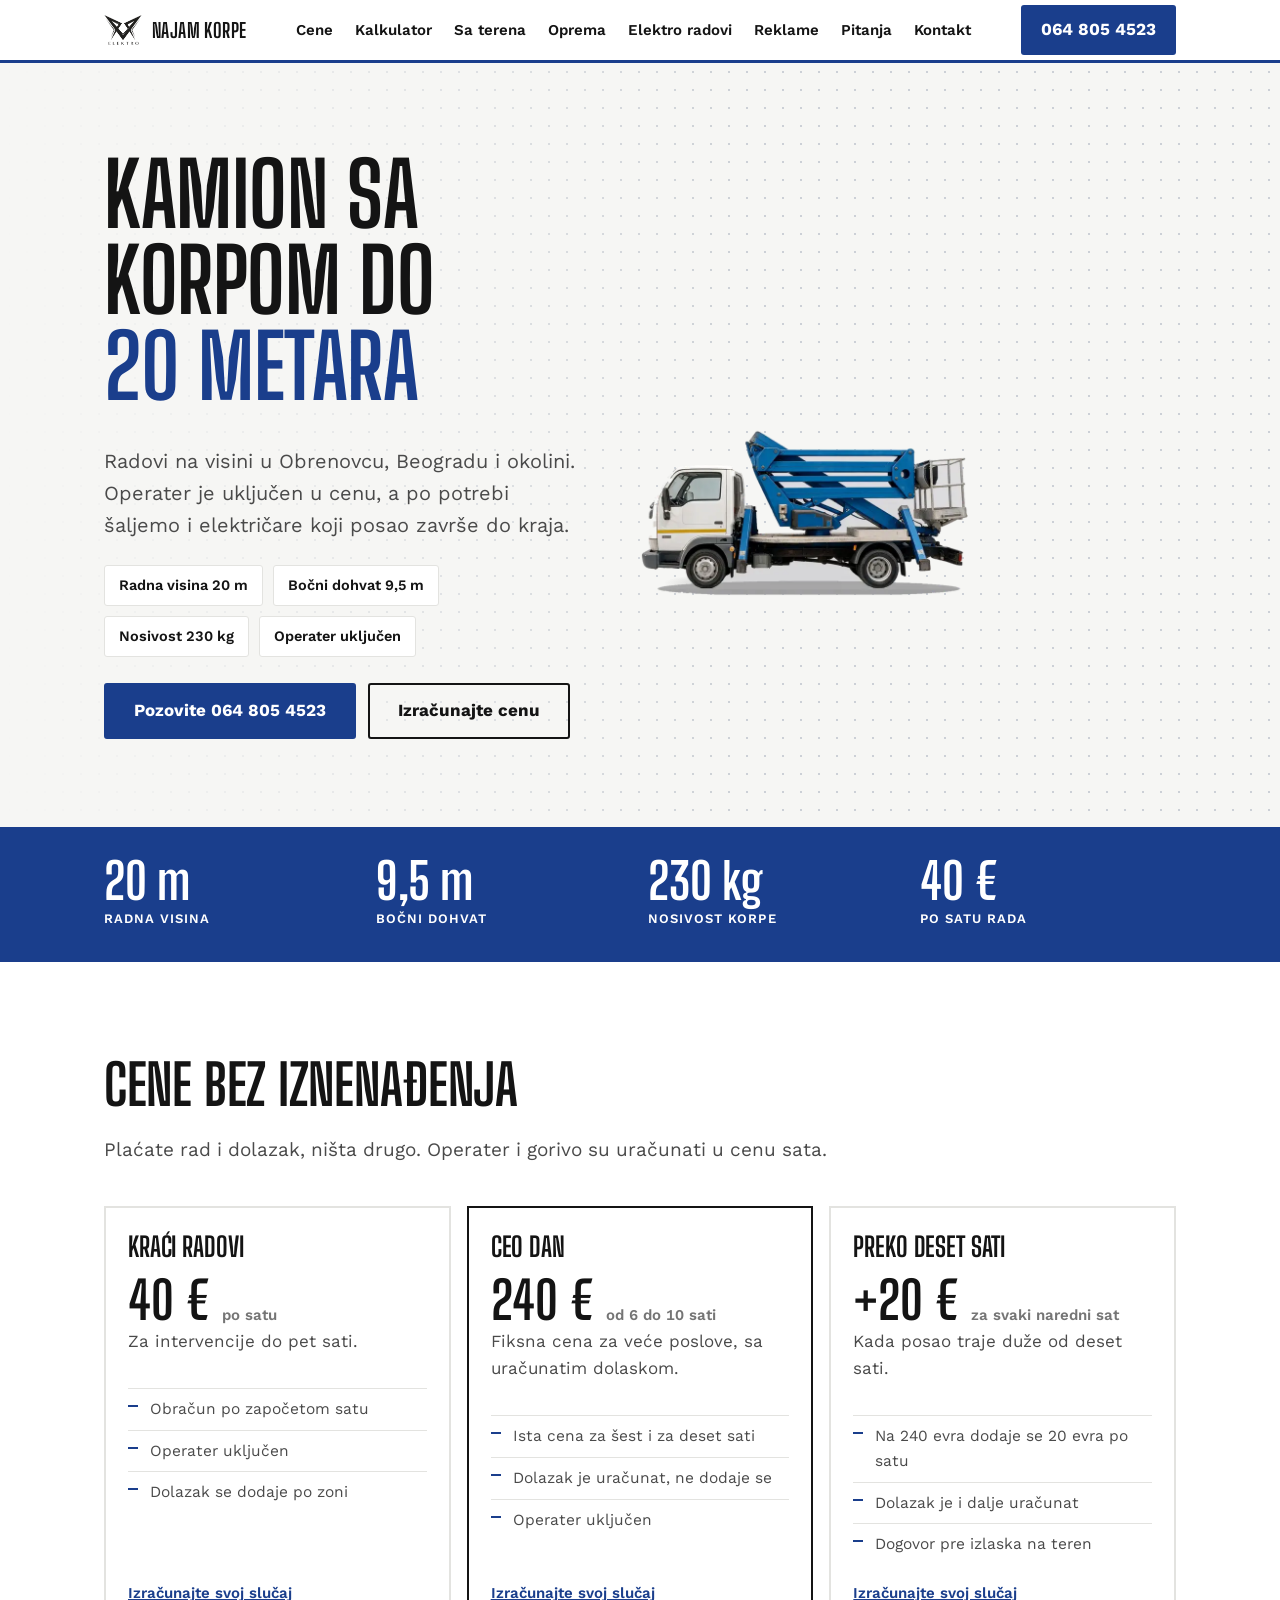
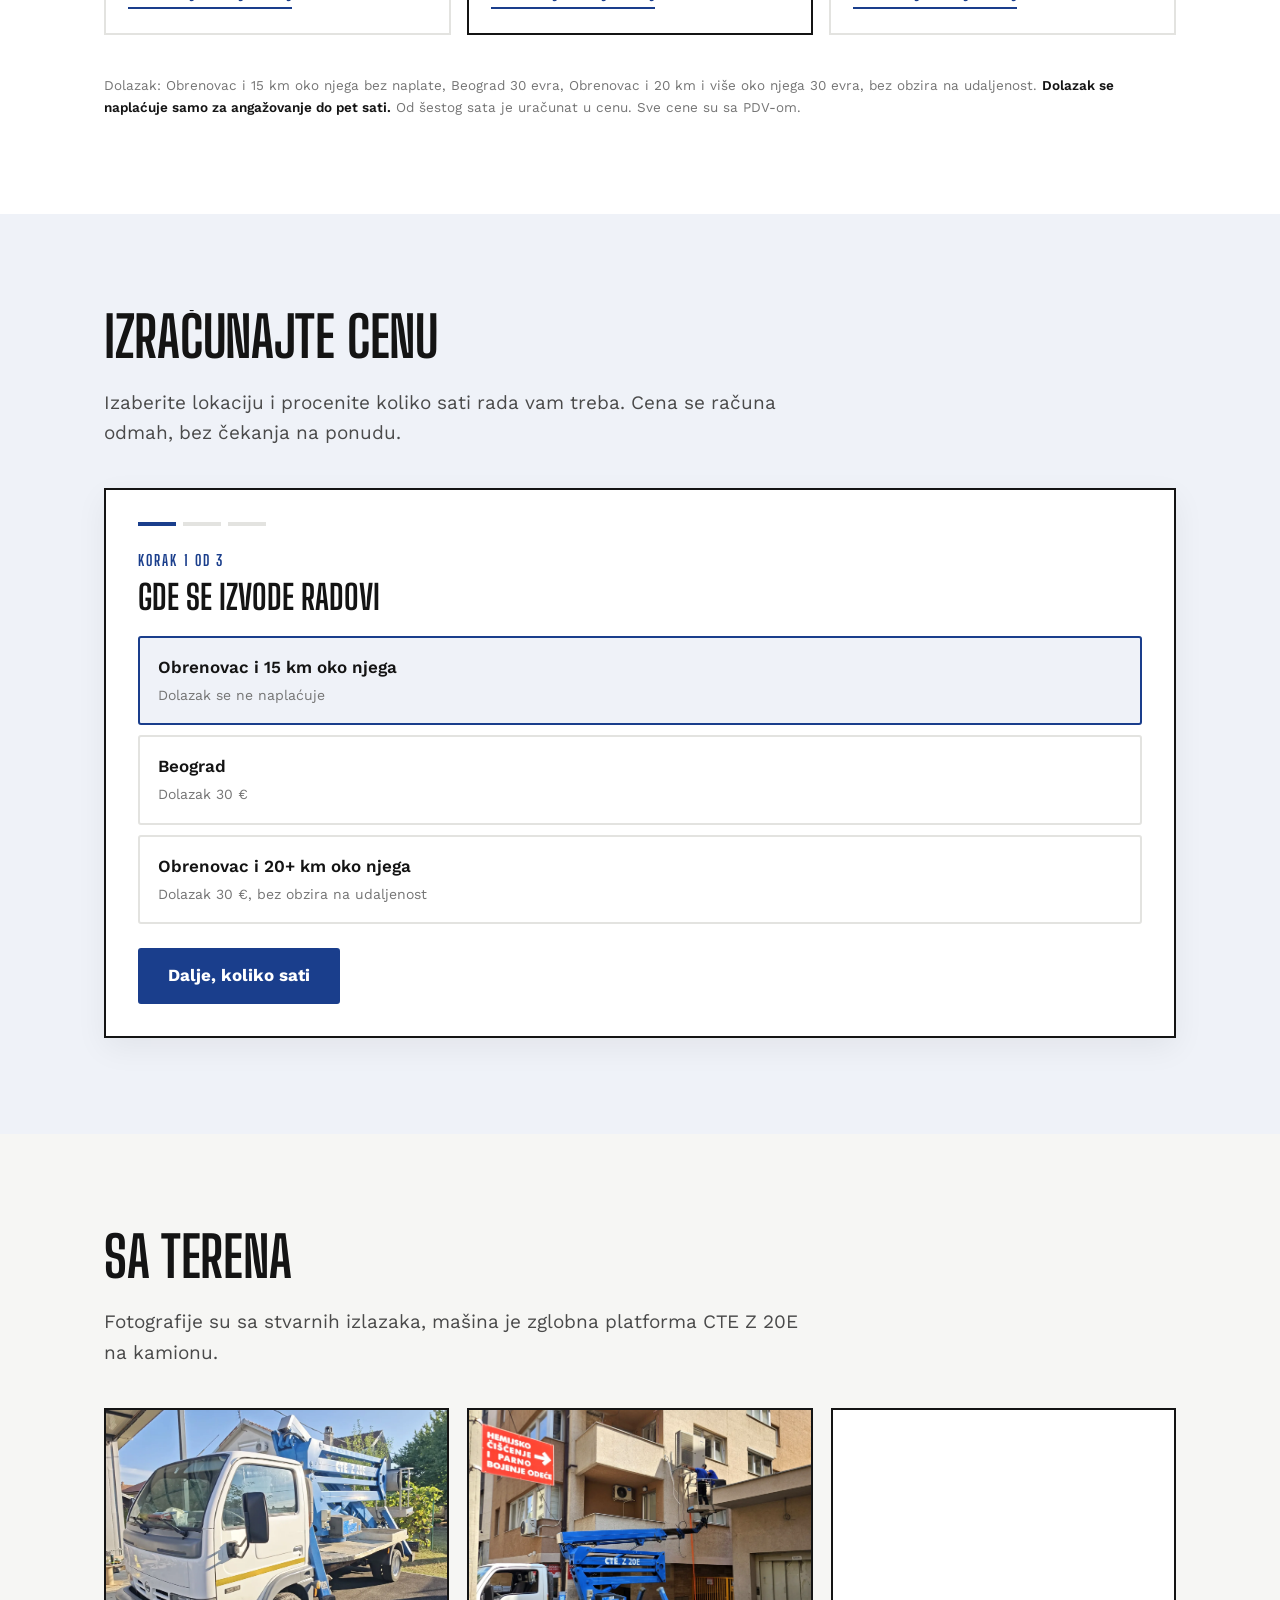
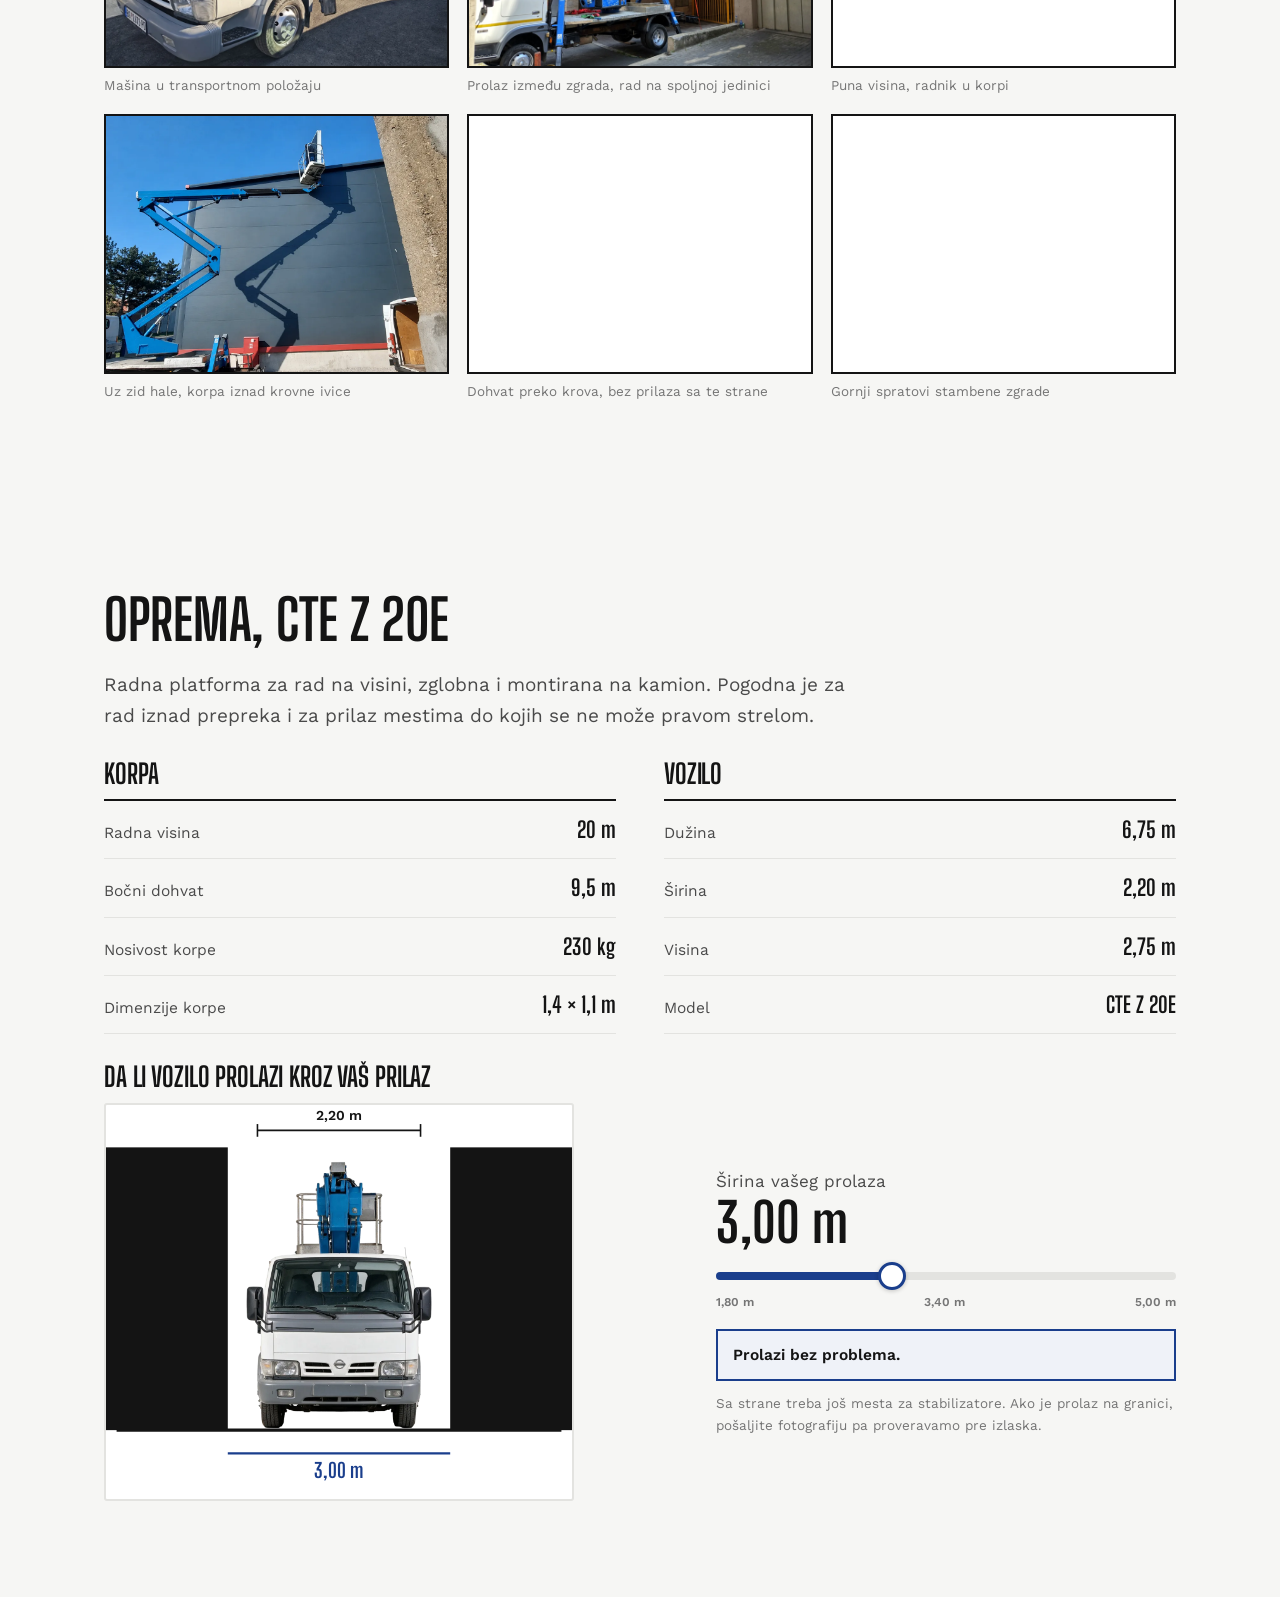
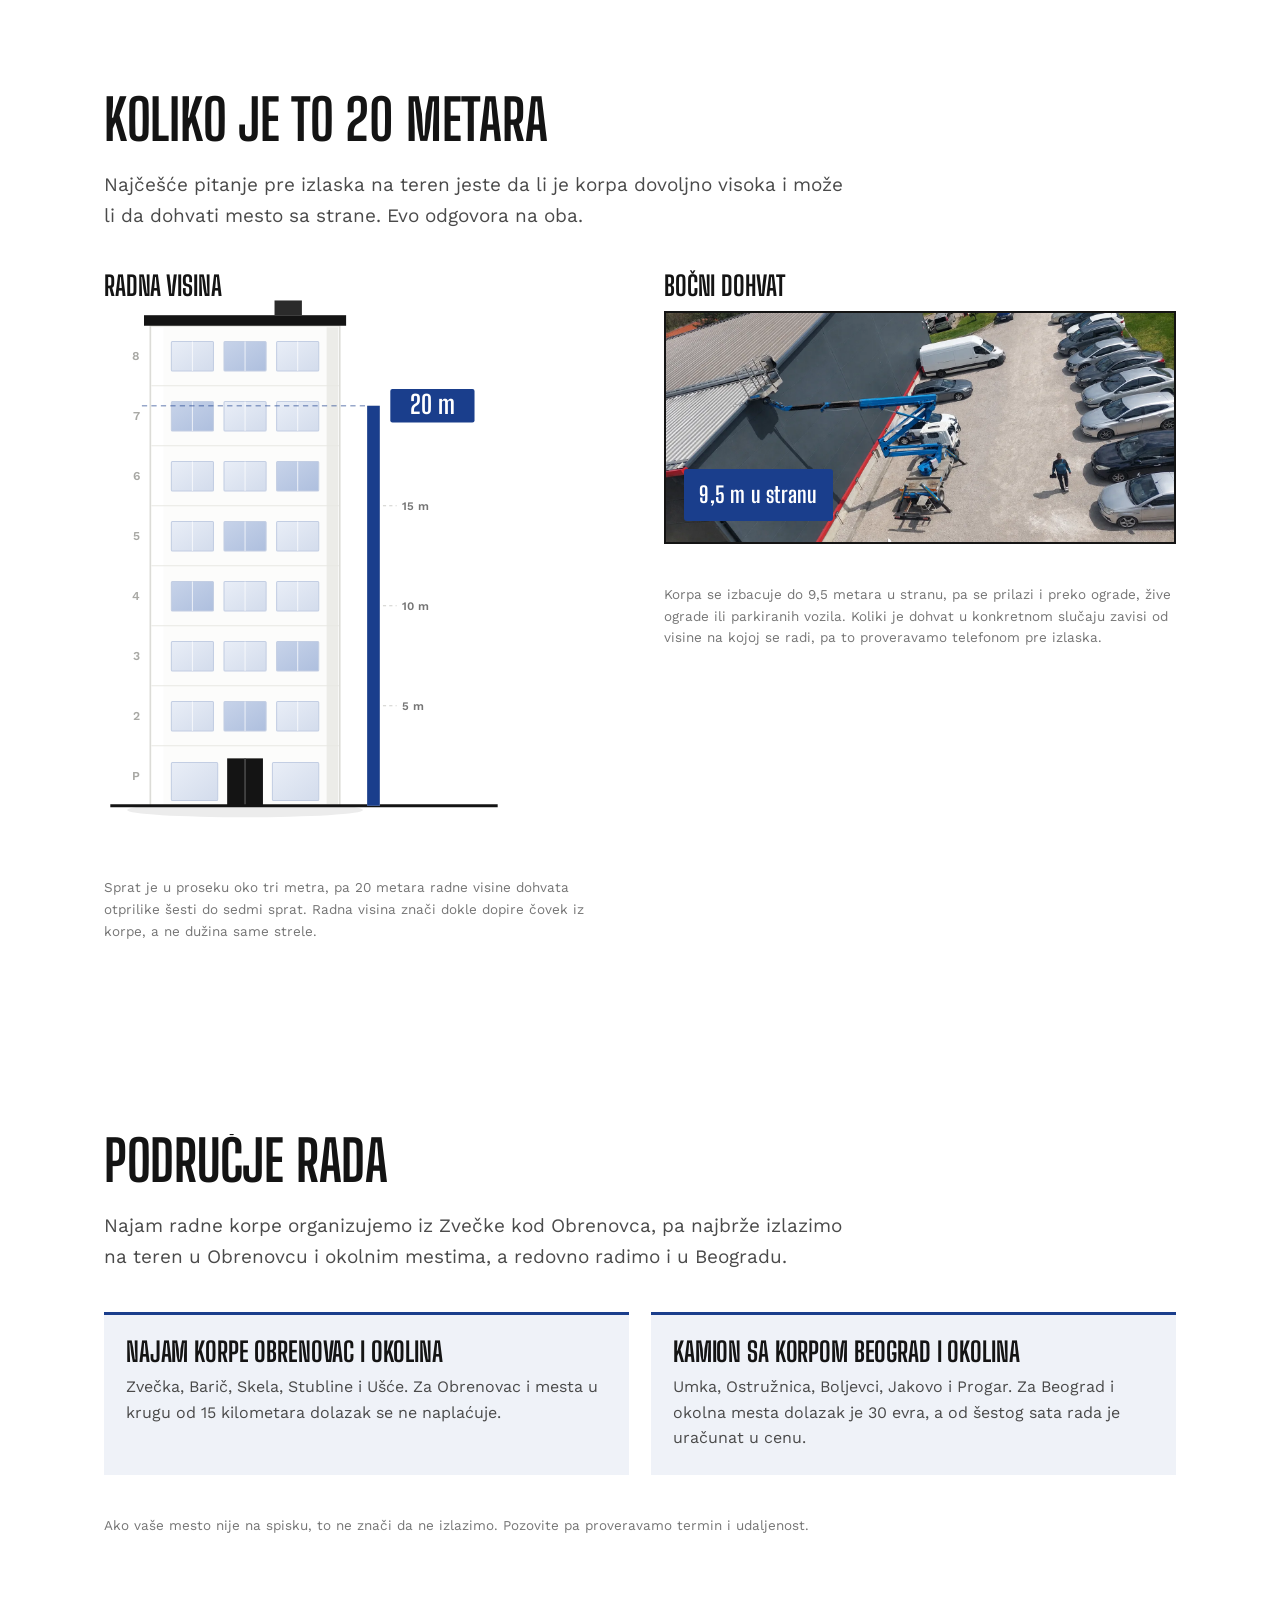
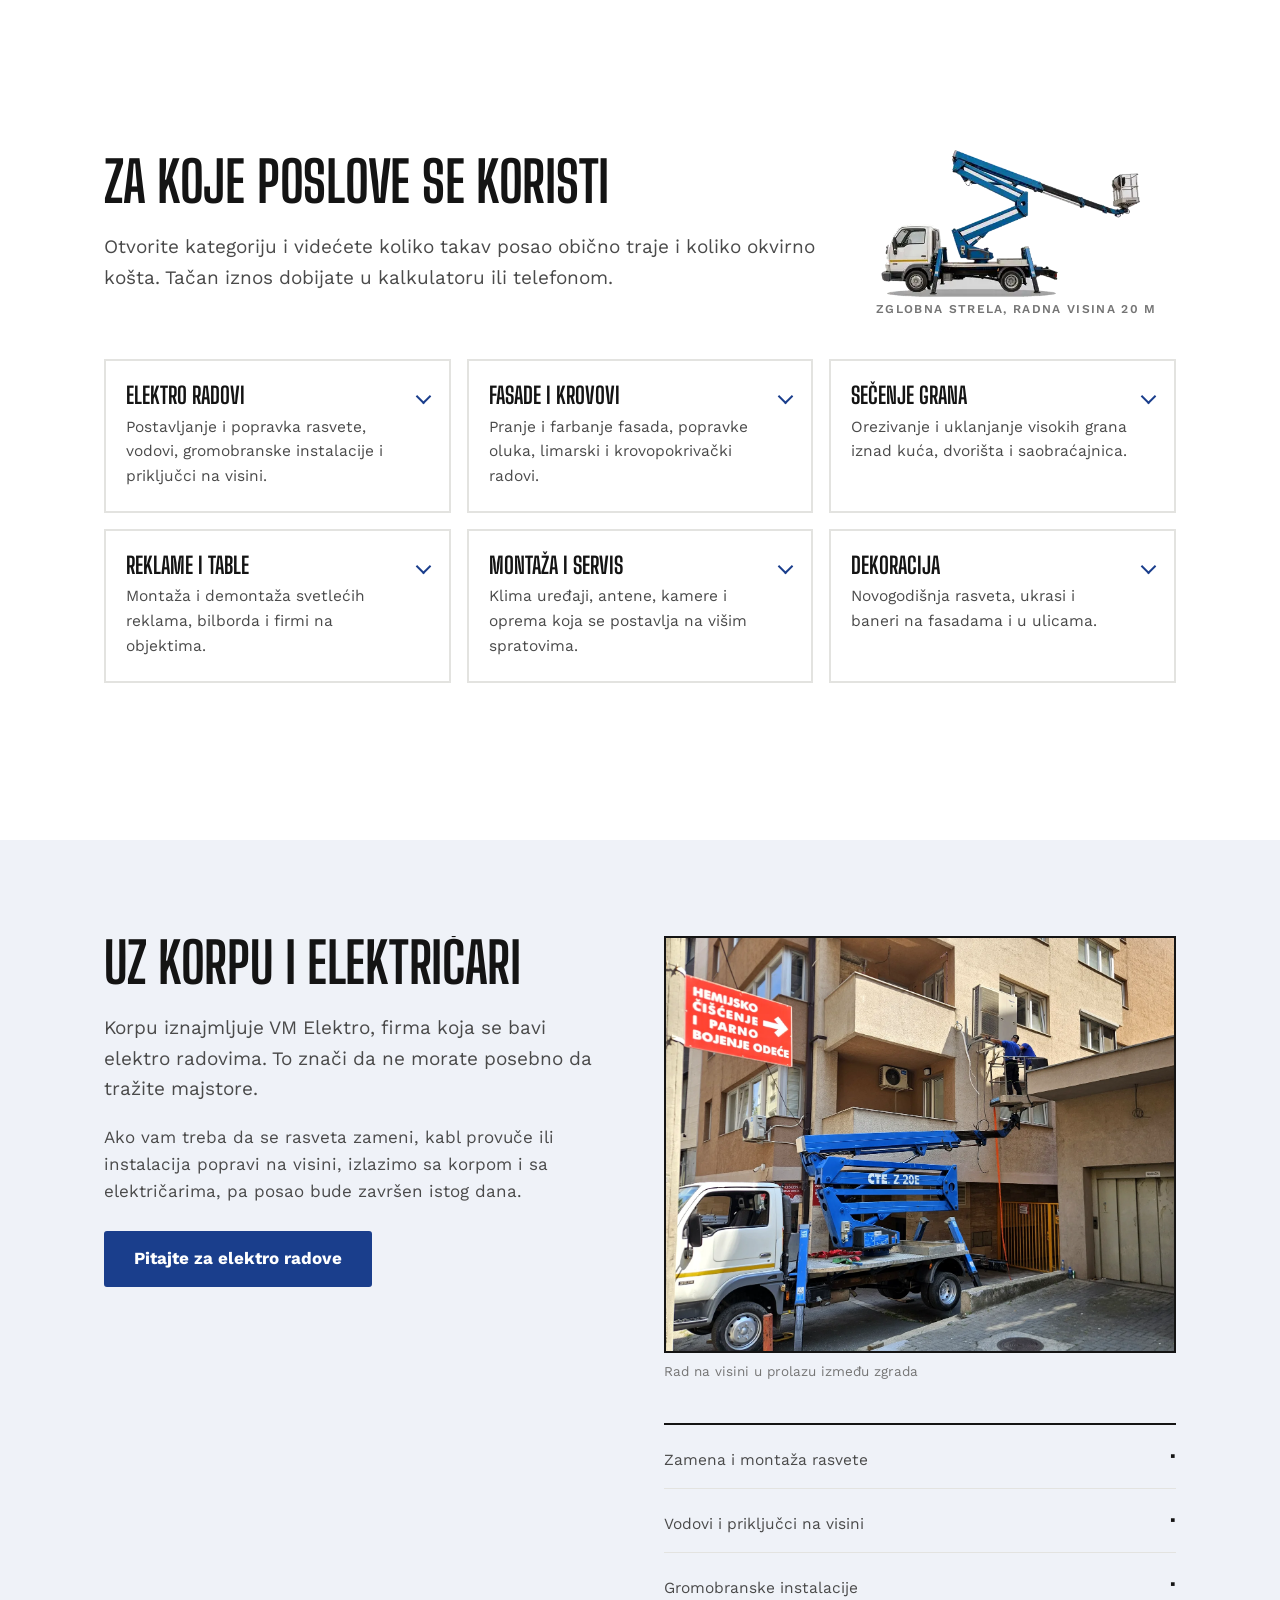
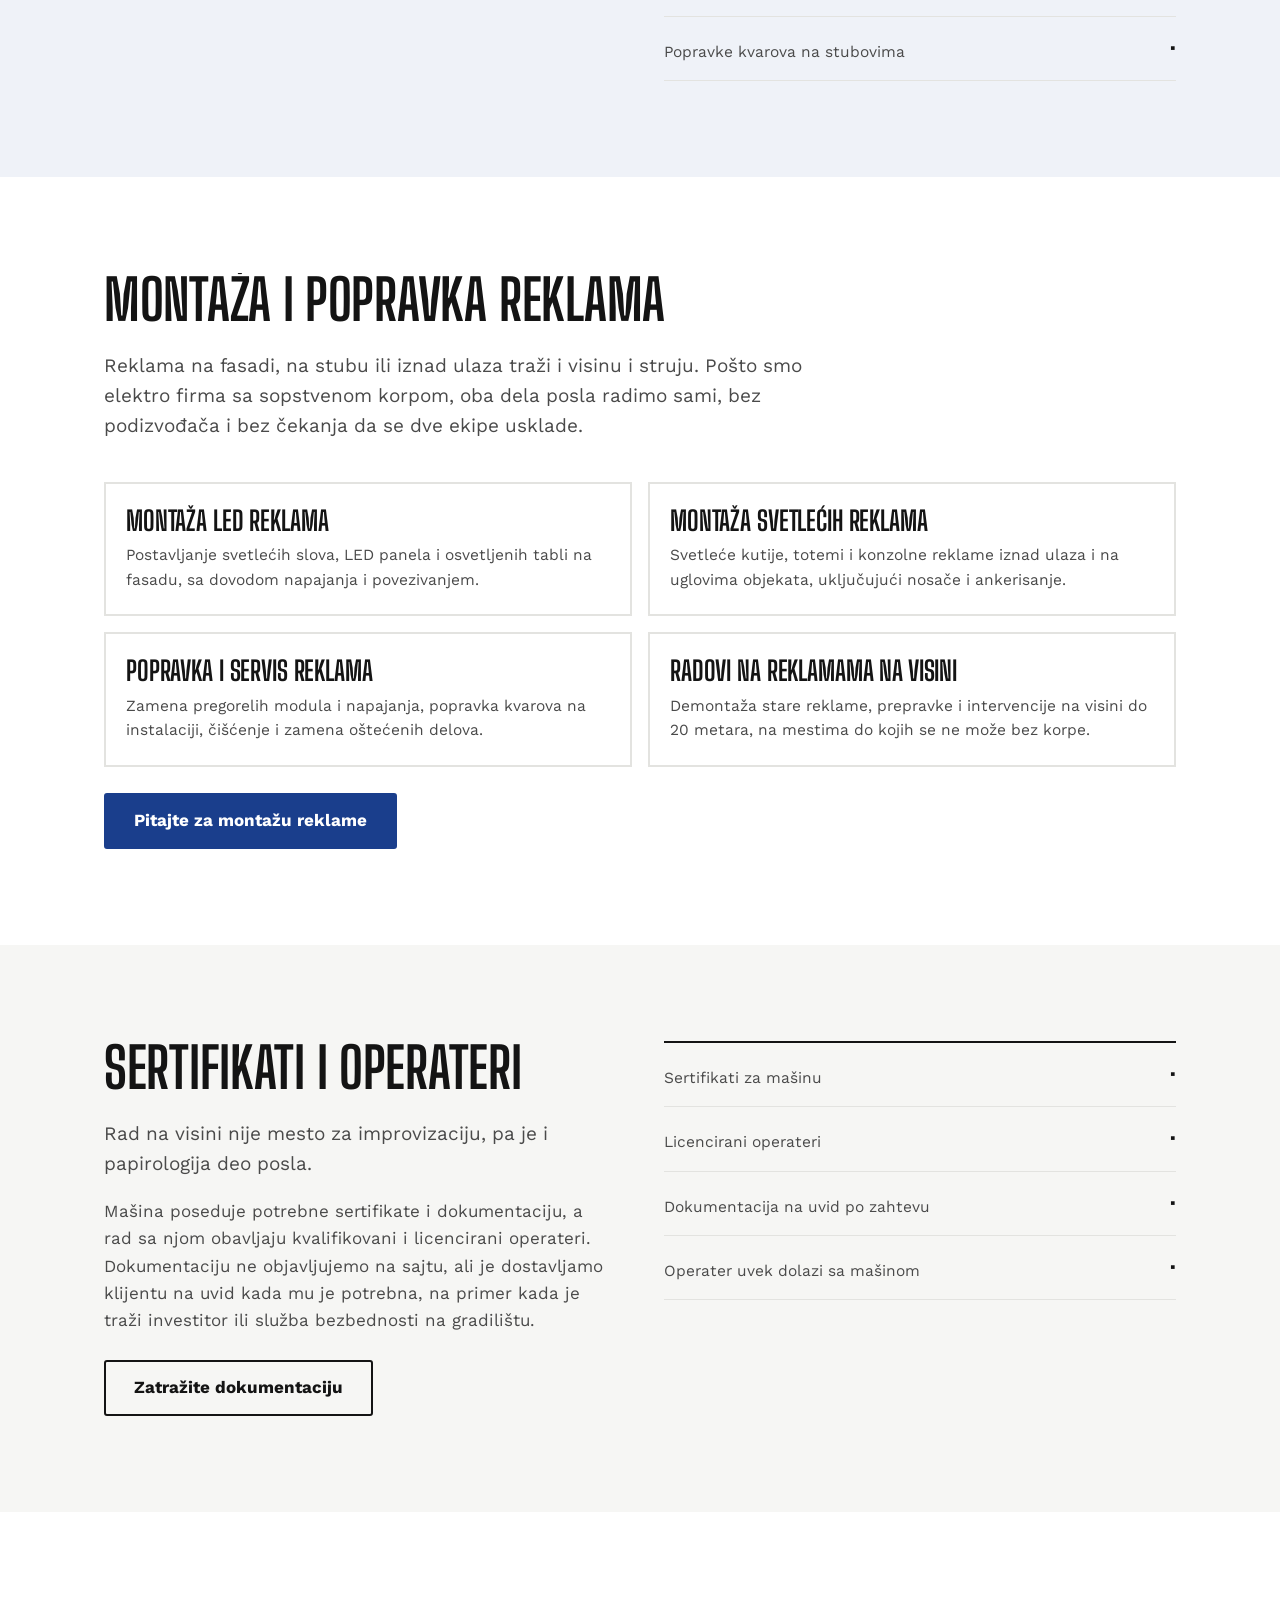
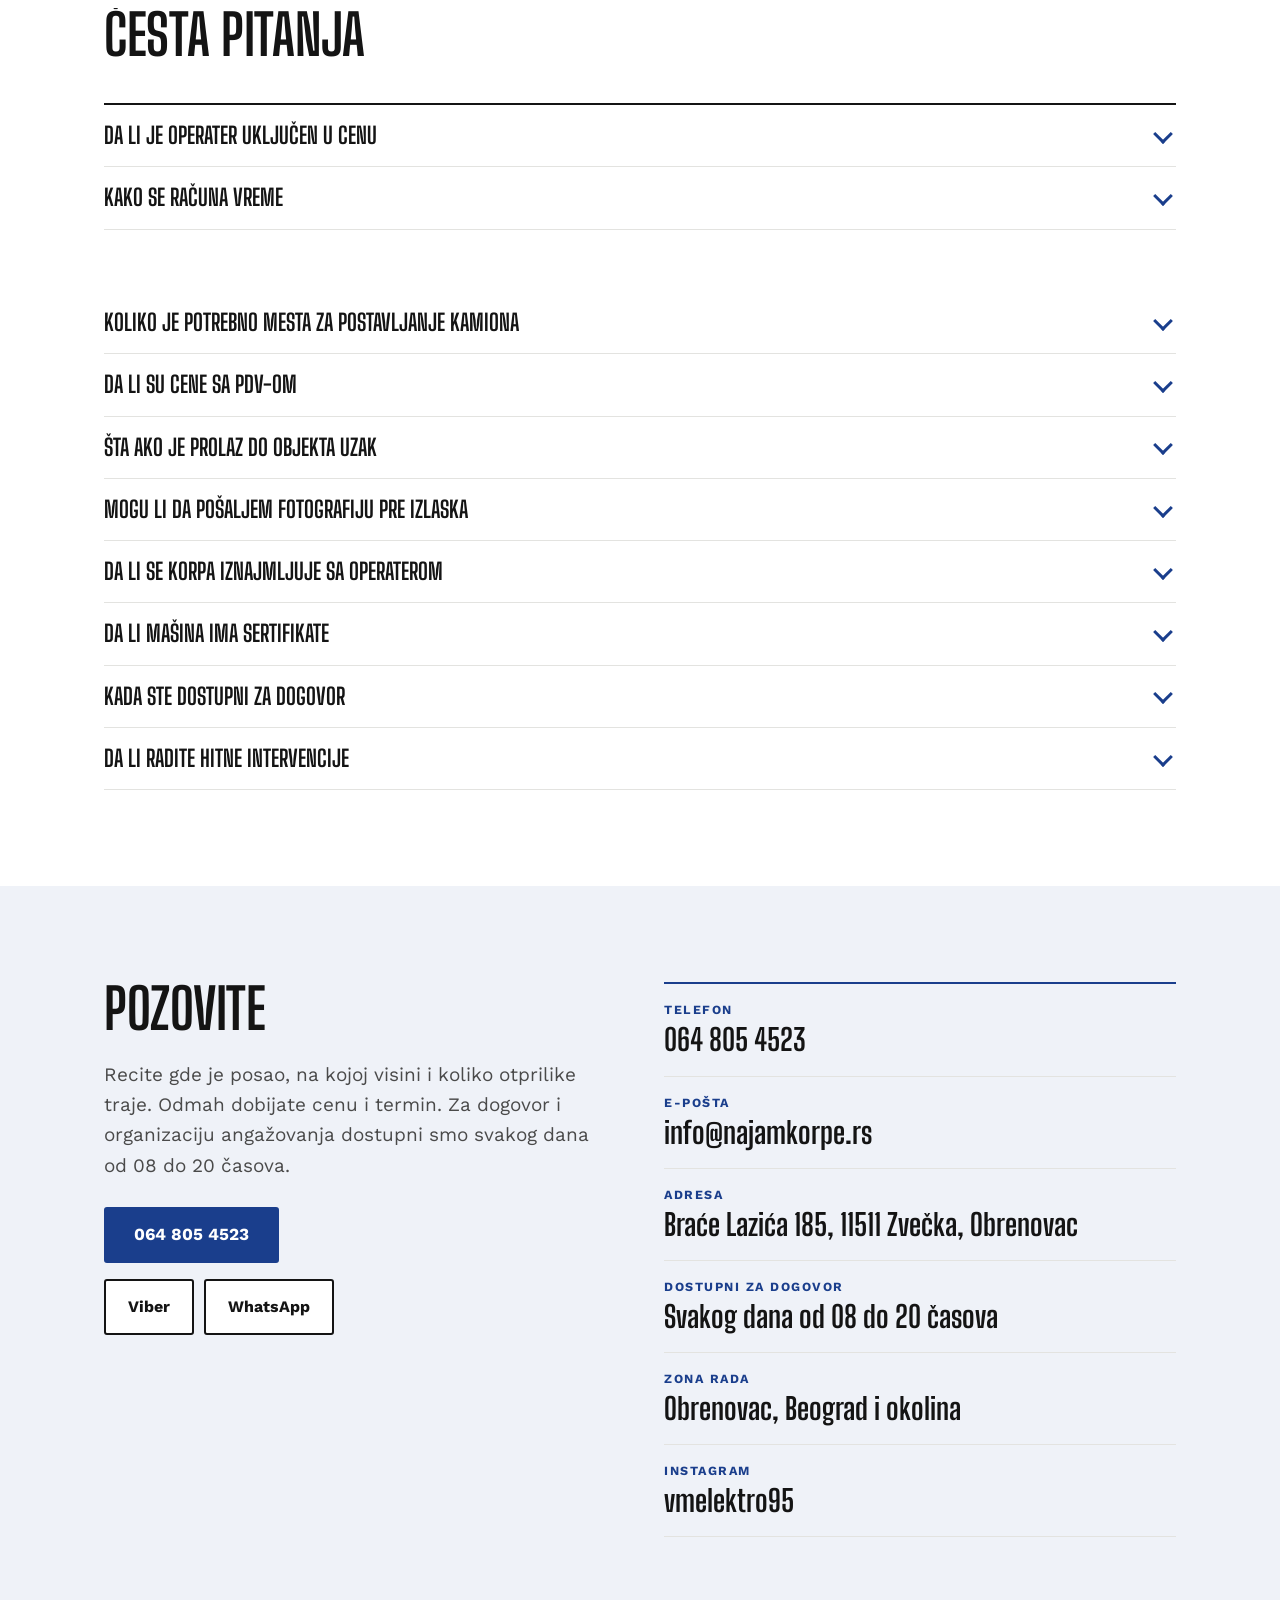
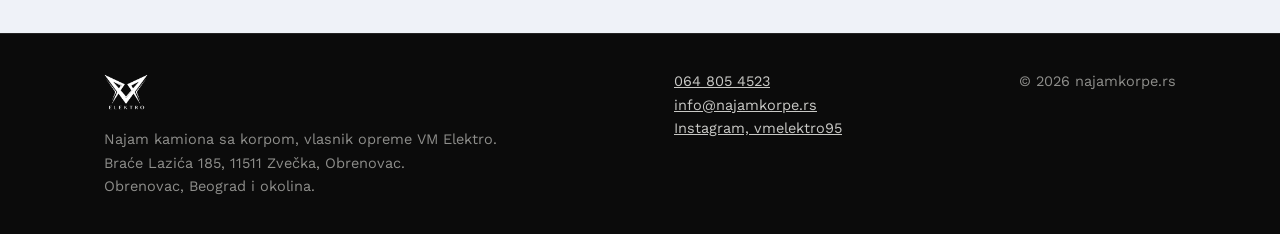
==== commit 2fac58c5: "Add files via upload" ====
--- a/index.html
+++ b/index.html
@@ -3,14 +3,15 @@
 <head>
 <meta charset="UTF-8">
 <meta name="viewport" content="width=device-width, initial-scale=1">
-<title>Najam korpe do 20 m | Kamion sa korpom Beograd i Obrenovac | VM Elektro</title>
-<meta name="description" content="Najam kamiona sa korpom CTE Z 20E, radna visina 20 m, bočni dohvat 9,5 m. Rad od 40 evra po satu, ceo dan 240 evra. Beograd, Obrenovac i okolina. Uz korpu i električari za radove na visini.">
+<title>Najam korpe Beograd i Obrenovac | Kamion sa korpom do 20 m</title>
+<meta name="description" content="Najam radne korpe sa operaterom, radna visina 20 m i bočni dohvat 9,5 m. Kamion sa korpom za Beograd, Obrenovac, Umku, Barič, Boljevce i okolinu. Od 40 evra po satu, angažovanje do 10 sati 240 evra sa uračunatim dolaskom.">
 <link rel="canonical" href="https://najamkorpe.rs/">
 <meta property="og:type" content="website">
-<meta property="og:title" content="Najam korpe do 20 m | Beograd i Obrenovac">
+<meta property="og:title" content="Najam korpe Beograd i Obrenovac | Kamion sa korpom do 20 m">
 <meta property="og:description" content="Kamion sa korpom CTE Z 20E do 20 metara visine. Operater uključen. Uz korpu i električari za radove na visini.">
 <meta property="og:url" content="https://najamkorpe.rs/">
 <meta property="og:locale" content="sr_RS">
+<meta name="theme-color" content="#1A3E8C">
 <meta property="og:image" content="https://najamkorpe.rs/assets/img/naslovna.jpg">
 <meta property="og:image:width" content="1200">
 <meta property="og:image:height" content="630">
@@ -21,23 +22,62 @@
 <link rel="preconnect" href="https://fonts.googleapis.com">
 <link rel="preconnect" href="https://fonts.gstatic.com" crossorigin>
 <link href="https://fonts.googleapis.com/css2?family=Big+Shoulders+Display:wght@600;700;800&family=Work+Sans:wght@400;500;600;700&display=swap" rel="stylesheet">
-<link rel="stylesheet" href="assets/stil.css?v=38">
+<link rel="stylesheet" href="assets/stil.css?v=48">
 <script>document.documentElement.classList.add('js')</script>
 <script type="application/ld+json">
 {
-  "@context":"https://schema.org",
-  "@type":"LocalBusiness",
-  "name":"VM Elektro, najam korpe",
-  "url":"https://najamkorpe.rs/",
-  "telephone":"+381648054523",
-  "email":"info@najamkorpe.rs",
-  "image":"https://najamkorpe.rs/assets/img/vm-elektro-logo.jpg",
-  "address":{"@type":"PostalAddress","addressLocality":"Obrenovac","addressCountry":"RS"},
-  "areaServed":["Obrenovac","Beograd","Šabac","Lazarevac","Surčin"],
-  "sameAs":["https://www.instagram.com/vmelektro95/"],
-  "priceRange":"40 EUR po satu"
+  "@context": "https://schema.org",
+  "@type": "LocalBusiness",
+  "name": "VM Elektro, najam korpe",
+  "url": "https://najamkorpe.rs/",
+  "telephone": "+381648054523",
+  "email": "info@najamkorpe.rs",
+  "image": "https://najamkorpe.rs/assets/img/naslovna.jpg",
+  "address": {
+    "@type": "PostalAddress",
+    "streetAddress": "Braće Lazića 185",
+    "addressLocality": "Zvečka, Obrenovac",
+    "postalCode": "11511",
+    "addressCountry": "RS"
+  },
+  "openingHoursSpecification": [
+    {
+      "@type": "OpeningHoursSpecification",
+      "dayOfWeek": [
+        "Monday",
+        "Tuesday",
+        "Wednesday",
+        "Thursday",
+        "Friday",
+        "Saturday",
+        "Sunday"
+      ],
+      "opens": "08:00",
+      "closes": "20:00"
+    }
+  ],
+  "areaServed": [
+    "Obrenovac",
+    "Zvečka",
+    "Barič",
+    "Skela",
+    "Stubline",
+    "Ušće",
+    "Beograd",
+    "Umka",
+    "Ostružnica",
+    "Boljevci",
+    "Jakovo",
+    "Progar",
+    "Surčin"
+  ],
+  "sameAs": [
+    "https://www.instagram.com/vmelektro95/"
+  ],
+  "priceRange": "40 EUR po satu"
 }
 </script>
+
 <script type="application/ld+json">
 {
   "@context": "https://schema.org",
@@ -56,7 +96,7 @@
       "name": "Kako se računa vreme",
       "acceptedAnswer": {
         "@type": "Answer",
-        "text": "Po započetom satu, od dolaska na lokaciju. Do pet sati se naplaćuje po satu, a od šestog do desetog sata cena je fiksnih 240 evra."
+        "text": "Po započetom satu, od dolaska na lokaciju. Do pet sati se naplaćuje po satu i na to se dodaje dolazak, a od šestog do desetog sata ukupna cena je 240 evra sa uračunatim dolaskom."
       }
     },
     {
@@ -64,7 +104,7 @@
       "name": "Izlazite li van Beograda i Obrenovca",
       "acceptedAnswer": {
         "@type": "Answer",
-        "text": "Izlazimo. I za lokacije dalje od 20 kilometara od Obrenovca dolazak je 30 evra, isto kao za Beograd."
+        "text": "Izlazimo. Najčešće radimo u Obrenovcu i okolini, u Zvečki, Bariču, Skeli, Stublinama i Ušću, kao i u Beogradu i okolnim mestima, u Umci, Ostružnici, Boljevcima, Jakovu i Progaru. I za lokacije dalje od 20 kilometara od Obrenovca dolazak je 30 evra, isto kao za Beograd."
       }
     },
     {
@@ -97,6 +137,30 @@
       "acceptedAnswer": {
         "@type": "Answer",
         "text": "Možete i preporučujemo. Pošaljite snimak prilaza i mesta rada na Viber ili WhatsApp na 064 805 4523, pa procenjujemo unapred da li mašina može da priđe i koliko posao otprilike traje."
+      }
+    },
+    {
+      "@type": "Question",
+      "name": "Da li se korpa iznajmljuje sa operaterom",
+      "acceptedAnswer": {
+        "@type": "Answer",
+        "text": "Isključivo sa operaterom. Iznajmljivanje korpe sa operaterom znači da mašinom rukuje naš čovek, a vi radite svoj posao iz korpe ili nam ga poverite ako je u pitanju elektro rad ili reklama."
+      }
+    },
+    {
+      "@type": "Question",
+      "name": "Da li mašina ima sertifikate",
+      "acceptedAnswer": {
+        "@type": "Answer",
+        "text": "Ima. Mašina poseduje potrebne sertifikate i dokumentaciju, a operateri su kvalifikovani i licencirani. Dokumentaciju ne objavljujemo na sajtu, ali je dostavljamo na uvid kada zatreba."
+      }
+    },
+    {
+      "@type": "Question",
+      "name": "Kada ste dostupni za dogovor",
+      "acceptedAnswer": {
+        "@type": "Answer",
+        "text": "Svakog dana od 08 do 20 časova za dogovor, rezervacije i organizaciju angažovanja. To nije radno vreme same mašine, nego vreme kada nas možete dobiti da se dogovorimo oko termina."
       }
     },
     {
@@ -131,6 +195,7 @@
         <li><a href="#galerija">Sa terena</a></li>
         <li><a href="#oprema">Oprema</a></li>
         <li><a href="#elektro">Elektro radovi</a></li>
+        <li><a href="#reklame">Reklame</a></li>
         <li><a href="#pitanja">Pitanja</a></li>
         <li><a href="#kontakt">Kontakt</a></li>
       </ul>
@@ -145,13 +210,13 @@
   <section class="hero">
     <div class="omot hero-mreza">
       <div>
-      <h1>Kamion sa korpom do <span class="naglas">20 metara</span></h1>
+      <h1>Kamion sa korpom do <span class="naglas">20&nbsp;metara</span></h1>
       <p class="hero-uvod">Radovi na visini u Obrenovcu, Beogradu i okolini. Operater je
       uključen u cenu, a po potrebi šaljemo i električare koji posao završe do kraja.</p>
       <ul class="hero-oznake">
-        <li>Radna visina 20 m</li>
-        <li>Bočni dohvat 9,5 m</li>
-        <li>Nosivost 230 kg</li>
+        <li>Radna visina 20&nbsp;m</li>
+        <li>Bočni dohvat 9,5&nbsp;m</li>
+        <li>Nosivost 230&nbsp;kg</li>
         <li>Operater uključen</li>
       </ul>
       <div class="akcije">
@@ -172,10 +237,10 @@
   <!-- KLJUCNE BROJKE -->
   <section class="brojke" aria-label="Ključni podaci">
     <div class="omot brojke-red">
-      <div class="brojka"><b>20 m</b><span>radna visina</span></div>
-      <div class="brojka"><b>9,5 m</b><span>bočni dohvat</span></div>
-      <div class="brojka"><b>230 kg</b><span>nosivost korpe</span></div>
-      <div class="brojka"><b>40 &euro;</b><span>po satu rada</span></div>
+      <div class="brojka"><b>20&nbsp;m</b><span>radna visina</span></div>
+      <div class="brojka"><b>9,5&nbsp;m</b><span>bočni dohvat</span></div>
+      <div class="brojka"><b>230&nbsp;kg</b><span>nosivost korpe</span></div>
+      <div class="brojka"><b>40&nbsp;&euro;</b><span>po satu rada</span></div>
     </div>
   </section>
 
@@ -189,42 +254,43 @@
       <div class="cene razmak-gore">
         <div class="cena-kartica otkrij">
           <h3>Kraći radovi</h3>
-          <p class="cena-iznos">40 &euro; <small>po satu</small></p>
+          <p class="cena-iznos">40&nbsp;&euro; <small>po satu</small></p>
           <p>Za intervencije do pet sati.</p>
           <ul>
             <li>Obračun po započetom satu</li>
             <li>Operater uključen</li>
-            <li>Dolazak po zoni</li>
+            <li>Dolazak se dodaje po zoni</li>
           </ul>
           <a class="cena-veza" href="#kalkulator" data-sati="3">Izračunajte svoj slučaj</a>
         </div>
         <div class="cena-kartica cena-kartica--istaknuta otkrij">
           <h3>Ceo dan</h3>
-          <p class="cena-iznos">240 &euro; <small>od 6 do 10 sati</small></p>
-          <p>Fiksna cena za veće poslove.</p>
+          <p class="cena-iznos">240&nbsp;&euro; <small>od 6 do 10&nbsp;sati</small></p>
+          <p>Fiksna cena za veće poslove, sa uračunatim dolaskom.</p>
           <ul>
             <li>Ista cena za šest i za deset sati</li>
+            <li>Dolazak je uračunat, ne dodaje se</li>
             <li>Operater uključen</li>
-            <li>Povoljnije od naplate po satu</li>
           </ul>
           <a class="cena-veza" href="#kalkulator" data-sati="8">Izračunajte svoj slučaj</a>
         </div>
         <div class="cena-kartica otkrij">
           <h3>Preko deset sati</h3>
-          <p class="cena-iznos">+20 &euro; <small>za svaki naredni sat</small></p>
+          <p class="cena-iznos">+20&nbsp;&euro; <small>za svaki naredni sat</small></p>
           <p>Kada posao traje duže od deset sati.</p>
           <ul>
-            <li>Na 240 evra dodaje se 20 evra po satu</li>
-            <li>Obračun po započetom satu</li>
+            <li>Na 240&nbsp;evra dodaje se 20&nbsp;evra po satu</li>
+            <li>Dolazak je i dalje uračunat</li>
             <li>Dogovor pre izlaska na teren</li>
           </ul>
           <a class="cena-veza" href="#kalkulator" data-sati="12">Izračunajte svoj slučaj</a>
         </div>
       </div>
 
-      <p class="kalk-napomena razmak-gore otkrij">Dolazak: Obrenovac i 15 km oko njega bez
-      naplate, Beograd 30 evra, Obrenovac i 20 km i više oko njega 30 evra, bez obzira na
-      udaljenost. <strong>Sve cene su sa PDV-om.</strong></p>
+      <p class="kalk-napomena razmak-gore otkrij">Dolazak: Obrenovac i 15&nbsp;km oko njega bez
+      naplate, Beograd 30&nbsp;evra, Obrenovac i 20&nbsp;km i više oko njega 30&nbsp;evra, bez obzira na
+      udaljenost. <strong>Dolazak se naplaćuje samo za angažovanje do pet sati.</strong>
+      Od šestog sata je uračunat u cenu. Sve cene su sa PDV-om.</p>
     </div>
   </section>
 
@@ -247,15 +313,15 @@
             <div class="izbori">
               <label>
                 <input type="radio" name="zona" value="0" data-naziv="Obrenovac i 15 km oko njega" checked>
-                <span><b>Obrenovac i 15 km oko njega</b><em>Dolazak se ne naplaćuje</em></span>
+                <span><b>Obrenovac i 15&nbsp;km oko njega</b><em>Dolazak se ne naplaćuje</em></span>
               </label>
               <label>
                 <input type="radio" name="zona" value="30" data-naziv="Beograd">
-                <span><b>Beograd</b><em>Dolazak 30 &euro;</em></span>
+                <span><b>Beograd</b><em>Dolazak 30&nbsp;&euro;</em></span>
               </label>
               <label>
                 <input type="radio" name="zona" value="30" data-naziv="Obrenovac i 20+ km oko njega">
-                <span><b>Obrenovac i 20+ km oko njega</b><em>Dolazak 30 &euro;, bez obzira na udaljenost</em></span>
+                <span><b>Obrenovac i 20+ km oko njega</b><em>Dolazak 30&nbsp;&euro;, bez obzira na udaljenost</em></span>
               </label>
             </div>
           </fieldset>
@@ -286,14 +352,14 @@
           <p class="korak-br">Korak 3 od 3</p>
           <p class="korak-pitanje">Vaša cena</p>
           <div class="kalk-rezultat">
-            <div class="kalk-stavka"><span id="opis-rada">Rad</span><span id="cena-rada">80 &euro;</span></div>
-            <div class="kalk-stavka"><span id="opis-dolaska">Dolazak, Obrenovac i 15 km oko njega</span><span id="cena-dolaska">0 &euro;</span></div>
+            <div class="kalk-stavka"><span id="opis-rada">Rad</span><span id="cena-rada">80&nbsp;&euro;</span></div>
+            <div class="kalk-stavka"><span id="opis-dolaska">Dolazak, Obrenovac i 15&nbsp;km oko njega</span><span id="cena-dolaska">0&nbsp;&euro;</span></div>
           </div>
           <div class="kalk-zbir" aria-live="polite">
             <span class="kz-oznaka">Ukupno</span>
-            <span class="kz-iznos"><span class="kz-cifre" id="ukupno">80 &euro;</span></span>
-          </div>
-          <p class="kalk-napomena" id="objasnjenje">Prva četiri sata i peti sat naplaćuju se po 40 evra.</p>
+            <span class="kz-iznos"><span class="kz-cifre" id="ukupno">80&nbsp;&euro;</span></span>
+          </div>
+          <p class="kalk-napomena" id="objasnjenje">Prva četiri sata i peti sat naplaćuju se po 40&nbsp;evra.</p>
           <p class="kalk-napomena">Iznos je sa PDV-om.</p>
 
           <div class="akcije">
@@ -317,7 +383,7 @@
     <div class="omot">
       <h2 id="galerija-naslov" class="otkrij">Sa terena</h2>
       <p class="uvod otkrij">Fotografije su sa stvarnih izlazaka, mašina je zglobna platforma
-      CTE Z 20E na kamionu.</p>
+      <span translate="no">CTE Z 20E</span> na kamionu.</p>
       <div class="galerija razmak-gore otkrij">
         <figure class="snimak-teren">
           <button type="button" class="lupa-otvori" data-slika="assets/img/teren/masina-cela.webp" data-opis="Kamion sa korpom CTE Z 20E, strela složena u transportnom položaju">
@@ -367,27 +433,27 @@
   <!-- OPREMA -->
   <section class="sekcija sekcija--papir" id="oprema" aria-labelledby="oprema-naslov">
     <div class="omot">
-      <h2 id="oprema-naslov" class="otkrij">Oprema, CTE Z 20E</h2>
-      <p class="uvod otkrij">Zglobna platforma na kamionu, pogodna za rad iznad prepreka i
-      za prilaz mestima do kojih se ne može pravom strelom.</p>
+      <h2 id="oprema-naslov" class="otkrij">Oprema, <span translate="no">CTE Z 20E</span></h2>
+      <p class="uvod otkrij">Radna platforma za rad na visini, zglobna i montirana na kamion.
+      Pogodna je za rad iznad prepreka i za prilaz mestima do kojih se ne može pravom strelom.</p>
 
       <div class="kontakt-mreza razmak-gore">
         <div>
           <h3 class="otkrij">Korpa</h3>
           <ul class="spec">
-            <li class="otkrij"><span class="s-ime">Radna visina</span><span class="s-vrednost">20 m</span></li>
-            <li class="otkrij"><span class="s-ime">Bočni dohvat</span><span class="s-vrednost">9,5 m</span></li>
-            <li class="otkrij"><span class="s-ime">Nosivost korpe</span><span class="s-vrednost">230 kg</span></li>
-            <li class="otkrij"><span class="s-ime">Dimenzije korpe</span><span class="s-vrednost">1,4 &times; 1,1 m</span></li>
+            <li class="otkrij"><span class="s-ime">Radna visina</span><span class="s-vrednost">20&nbsp;m</span></li>
+            <li class="otkrij"><span class="s-ime">Bočni dohvat</span><span class="s-vrednost">9,5&nbsp;m</span></li>
+            <li class="otkrij"><span class="s-ime">Nosivost korpe</span><span class="s-vrednost">230&nbsp;kg</span></li>
+            <li class="otkrij"><span class="s-ime">Dimenzije korpe</span><span class="s-vrednost">1,4 &times; 1,1&nbsp;m</span></li>
           </ul>
         </div>
         <div>
           <h3 class="otkrij">Vozilo</h3>
           <ul class="spec">
-            <li class="otkrij"><span class="s-ime">Dužina</span><span class="s-vrednost">6,75 m</span></li>
-            <li class="otkrij"><span class="s-ime">Širina</span><span class="s-vrednost">2,20 m</span></li>
-            <li class="otkrij"><span class="s-ime">Visina</span><span class="s-vrednost">2,75 m</span></li>
-            <li class="otkrij"><span class="s-ime">Model</span><span class="s-vrednost">CTE Z 20E</span></li>
+            <li class="otkrij"><span class="s-ime">Dužina</span><span class="s-vrednost">6,75&nbsp;m</span></li>
+            <li class="otkrij"><span class="s-ime">Širina</span><span class="s-vrednost">2,20&nbsp;m</span></li>
+            <li class="otkrij"><span class="s-ime">Visina</span><span class="s-vrednost">2,75&nbsp;m</span></li>
+            <li class="otkrij"><span class="s-ime">Model</span><span class="s-vrednost"><span translate="no">CTE Z 20E</span></span></li>
           </ul>
         </div>
       </div>
@@ -405,16 +471,16 @@
             <line x1="143" y1="18" x2="143" y2="30" stroke="#141414" stroke-width="1.5"/>
             <line x1="297" y1="18" x2="297" y2="30" stroke="#141414" stroke-width="1.5"/>
             <line x1="143" y1="24" x2="297" y2="24" stroke="#141414" stroke-width="1.5"/>
-            <text x="220" y="14" class="p-kota" text-anchor="middle">2,20 m</text>
+            <text x="220" y="14" class="p-kota" text-anchor="middle">2,20&nbsp;m</text>
             <line id="mera-levo" x1="118" y1="329" x2="322" y2="329" stroke-width="2"/>
-            <text id="mera-tekst" x="220" y="352" class="p-mera" text-anchor="middle">3,00 m</text>
+            <text id="mera-tekst" x="220" y="352" class="p-mera" text-anchor="middle">3,00&nbsp;m</text>
           </svg>
           <div class="prolaz-kontrola">
             <label class="korak-naslov" for="kapija">Širina vašeg prolaza</label>
-            <output class="prolaz-broj" id="kapija-prikaz" for="kapija">3,00 m</output>
+            <output class="prolaz-broj" id="kapija-prikaz" for="kapija">3,00&nbsp;m</output>
             <input class="klizac" type="range" id="kapija" min="180" max="500" step="5" value="300"
               aria-describedby="prolaz-stanje">
-            <div class="klizac-skala" aria-hidden="true"><span>1,80 m</span><span>3,40 m</span><span>5,00 m</span></div>
+            <div class="klizac-skala" aria-hidden="true"><span>1,80&nbsp;m</span><span>3,40&nbsp;m</span><span>5,00&nbsp;m</span></div>
             <p class="prolaz-stanje" id="prolaz-stanje" aria-live="polite">Prolazi bez problema.</p>
             <p class="kalk-napomena">Sa strane treba još mesta za stabilizatore. Ako je prolaz
             na granici, pošaljite fotografiju pa proveravamo pre izlaska.</p>
@@ -427,7 +493,7 @@
   <!-- KOLIKO JE 20 METARA -->
   <section class="sekcija" aria-labelledby="visina-naslov">
     <div class="omot">
-      <h2 id="visina-naslov" class="otkrij">Koliko je to 20 metara</h2>
+      <h2 id="visina-naslov" class="otkrij">Koliko je to 20&nbsp;metara</h2>
       <p class="uvod otkrij">Najčešće pitanje pre izlaska na teren jeste da li je korpa
       dovoljno visoka i može li da dohvati mesto sa strane. Evo odgovora na oba.</p>
 
@@ -517,17 +583,17 @@
               <line x1="256" y1="470" x2="256" y2="90" stroke="#E3E3E0" stroke-width="12"/>
               <line class="v-traka" x1="256" y1="470" x2="256" y2="90" stroke-width="12"/>
               <line x1="265" y1="185" x2="278" y2="185" stroke="#CFCFCB" stroke-width="1" stroke-dasharray="3 3"/>
-              <text x="283" y="189" class="v-kota">15 m</text>
+              <text x="283" y="189" class="v-kota">15&nbsp;m</text>
               <line x1="265" y1="280" x2="278" y2="280" stroke="#CFCFCB" stroke-width="1" stroke-dasharray="3 3"/>
-              <text x="283" y="284" class="v-kota">10 m</text>
+              <text x="283" y="284" class="v-kota">10&nbsp;m</text>
               <line x1="265" y1="375" x2="278" y2="375" stroke="#CFCFCB" stroke-width="1" stroke-dasharray="3 3"/>
-              <text x="283" y="379" class="v-kota">5 m</text>
+              <text x="283" y="379" class="v-kota">5&nbsp;m</text>
               <rect class="v-plocica" x="272" y="74" width="80" height="32" rx="2"/>
-              <text x="312" y="98" class="v-vrh" text-anchor="middle">20 m</text>
+              <text x="312" y="98" class="v-vrh" text-anchor="middle">20&nbsp;m</text>
             </svg>
           </div>
           <p class="kalk-napomena razmak-gore otkrij">Sprat je u proseku oko tri metra, pa
-          20 metara radne visine dohvata otprilike šesti do sedmi sprat. Radna visina znači
+          20&nbsp;metara radne visine dohvata otprilike šesti do sedmi sprat. Radna visina znači
           dokle dopire čovek iz korpe, a ne dužina same strele.</p>
         </div>
 
@@ -537,14 +603,39 @@
             <img src="assets/img/korpa-podignuta.webp"
               alt="Kamion sa korpom parkiran uz halu, strela izbačena preko krova, korpa iznad krovne ivice"
               width="1500" height="676" loading="lazy">
-            <span class="dohvat-kota">9,5 m u stranu</span>
-          </div>
-          <p class="kalk-napomena razmak-gore otkrij">Korpa se izbacuje do 9,5 metara u
+            <span class="dohvat-kota">9,5&nbsp;m u stranu</span>
+          </div>
+          <p class="kalk-napomena razmak-gore otkrij">Korpa se izbacuje do 9,5&nbsp;metara u
           stranu, pa se prilazi i preko ograde, žive ograde ili parkiranih vozila. Koliki je
           dohvat u konkretnom slučaju zavisi od visine na kojoj se radi, pa to proveravamo
           telefonom pre izlaska.</p>
         </div>
       </div>
+    </div>
+  </section>
+
+  <!-- PODRUCJE RADA -->
+  <section class="sekcija" id="podrucje" aria-labelledby="podrucje-naslov">
+    <div class="omot">
+      <h2 id="podrucje-naslov" class="otkrij">Područje rada</h2>
+      <p class="uvod otkrij">Najam radne korpe organizujemo iz Zvečke kod Obrenovca, pa
+      najbrže izlazimo na teren u Obrenovcu i okolnim mestima, a redovno radimo i u Beogradu.</p>
+
+      <div class="podrucje-mreza razmak-gore">
+        <div class="podrucje-blok otkrij">
+          <h3>Najam korpe Obrenovac i okolina</h3>
+          <p>Zvečka, Barič, Skela, Stubline i Ušće. Za Obrenovac i mesta u krugu od
+          15&nbsp;kilometara dolazak se ne naplaćuje.</p>
+        </div>
+        <div class="podrucje-blok otkrij">
+          <h3>Kamion sa korpom Beograd i okolina</h3>
+          <p>Umka, Ostružnica, Boljevci, Jakovo i Progar. Za Beograd i okolna mesta
+          dolazak je 30&nbsp;evra, a od šestog sata rada je uračunat u cenu.</p>
+        </div>
+      </div>
+
+      <p class="kalk-napomena razmak-gore otkrij">Ako vaše mesto nije na spisku, to ne znači
+      da ne izlazimo. Pozovite pa proveravamo termin i udaljenost.</p>
     </div>
   </section>
 
@@ -560,7 +651,7 @@
         <figure class="petlja otkrij">
           <img src="assets/video/korpa-petlja.webp" width="520" height="294" loading="lazy"
             decoding="async" alt="Strela korpe se podiže i spušta">
-          <figcaption>Zglobna strela, radna visina 20 m</figcaption>
+          <figcaption>Zglobna strela, radna visina 20&nbsp;m</figcaption>
         </figure>
       </div>
       <div class="mreza mreza--tri razmak-gore">
@@ -569,8 +660,8 @@
           <div class="kartica-telo">
             <p>Najčešći posao za ovu mašinu. Zamena reflektora na halama i dvorištima, popravka svetiljki na stubovima, provlačenje kablova preko fasade. Kada treba i majstor, izlazimo sa električarima iz VM Elektra.</p>
             <dl class="k-podaci">
-              <div><dt>Obično traje</dt><dd>2 do 4 sata</dd></div>
-              <div><dt>Orijentaciono</dt><dd>od 80 &euro;</dd></div>
+              <div><dt>Obično traje</dt><dd>2 do 4&nbsp;sata</dd></div>
+              <div><dt>Orijentaciono</dt><dd>od 80&nbsp;&euro;</dd></div>
             </dl>
             <a class="k-veza" href="#kalkulator">Izračunajte svoj slučaj</a>
           </div>
@@ -580,8 +671,8 @@
           <div class="kartica-telo">
             <p>Za ovakve poslove se najčešće uzima ceo dan, jer se radi u pojasevima po fasadi. Korpa se pomera duž objekta, pa nema potrebe za skelom ni za dozvolom za zauzeće.</p>
             <dl class="k-podaci">
-              <div><dt>Obično traje</dt><dd>4 do 8 sati</dd></div>
-              <div><dt>Orijentaciono</dt><dd>240 &euro; za ceo dan</dd></div>
+              <div><dt>Obično traje</dt><dd>4 do 8&nbsp;sati</dd></div>
+              <div><dt>Orijentaciono</dt><dd>240&nbsp;&euro; za ceo dan</dd></div>
             </dl>
             <a class="k-veza" href="#kalkulator">Izračunajte svoj slučaj</a>
           </div>
@@ -591,8 +682,8 @@
           <div class="kartica-telo">
             <p>Radi se odozgo nadole, granu po granu, tako da ništa ne pada na krov ni na vod. Za grane iznad ulice termin dogovaramo tako da smetnja saobraćaju bude što kraća.</p>
             <dl class="k-podaci">
-              <div><dt>Obično traje</dt><dd>2 do 5 sati</dd></div>
-              <div><dt>Orijentaciono</dt><dd>od 80 &euro;</dd></div>
+              <div><dt>Obično traje</dt><dd>2 do 5&nbsp;sati</dd></div>
+              <div><dt>Orijentaciono</dt><dd>od 80&nbsp;&euro;</dd></div>
             </dl>
             <a class="k-veza" href="#kalkulator">Izračunajte svoj slučaj</a>
           </div>
@@ -600,10 +691,10 @@
         <details class="kartica otkrij">
           <summary><span class="k-ime">Reklame i table</span><span class="k-kratko">Montaža i demontaža svetlećih reklama, bilborda i firmi na objektima.</span></summary>
           <div class="kartica-telo">
-            <p>Bočni dohvat od 9,5 metara je ovde presudan, jer se retko može stati tačno ispod reklame. Prilazi se i preko trotoara, parkiranih vozila i zelenila.</p>
+            <p>Bočni dohvat od 9,5&nbsp;metara je ovde presudan, jer se retko može stati tačno ispod reklame. Prilazi se i preko trotoara, parkiranih vozila i zelenila.</p>
             <dl class="k-podaci">
-              <div><dt>Obično traje</dt><dd>2 do 4 sata</dd></div>
-              <div><dt>Orijentaciono</dt><dd>od 80 &euro;</dd></div>
+              <div><dt>Obično traje</dt><dd>2 do 4&nbsp;sata</dd></div>
+              <div><dt>Orijentaciono</dt><dd>od 80&nbsp;&euro;</dd></div>
             </dl>
             <a class="k-veza" href="#kalkulator">Izračunajte svoj slučaj</a>
           </div>
@@ -613,8 +704,8 @@
           <div class="kartica-telo">
             <p>Kratke intervencije na spoljnim jedinicama, kamerama i antenama. Naplaćuje se po započetom satu, pa se za sitan posao ne plaća ceo dan.</p>
             <dl class="k-podaci">
-              <div><dt>Obično traje</dt><dd>1 do 3 sata</dd></div>
-              <div><dt>Orijentaciono</dt><dd>od 40 &euro;</dd></div>
+              <div><dt>Obično traje</dt><dd>1 do 3&nbsp;sata</dd></div>
+              <div><dt>Orijentaciono</dt><dd>od 40&nbsp;&euro;</dd></div>
             </dl>
             <a class="k-veza" href="#kalkulator">Izračunajte svoj slučaj</a>
           </div>
@@ -625,7 +716,7 @@
             <p>Sezonski posao, obično se radi u jednom danu za više objekata odjednom. Vredi rezervisati termin ranije, jer se u novembru i decembru popunjava.</p>
             <dl class="k-podaci">
               <div><dt>Obično traje</dt><dd>ceo dan</dd></div>
-              <div><dt>Orijentaciono</dt><dd>240 &euro;</dd></div>
+              <div><dt>Orijentaciono</dt><dd>240&nbsp;&euro;</dd></div>
             </dl>
             <a class="k-veza" href="#kalkulator">Izračunajte svoj slučaj</a>
           </div>
@@ -667,6 +758,69 @@
     </div>
   </section>
 
+  <!-- REKLAME -->
+  <section class="sekcija" id="reklame" aria-labelledby="reklame-naslov">
+    <div class="omot">
+      <h2 id="reklame-naslov" class="otkrij">Montaža i popravka reklama</h2>
+      <p class="uvod otkrij">Reklama na fasadi, na stubu ili iznad ulaza traži i visinu i
+      struju. Pošto smo elektro firma sa sopstvenom korpom, oba dela posla radimo sami,
+      bez podizvođača i bez čekanja da se dve ekipe usklade.</p>
+
+      <div class="mreza mreza--dva razmak-gore">
+        <div class="kartica-usluga otkrij">
+          <h3>Montaža LED reklama</h3>
+          <p>Postavljanje svetlećih slova, LED panela i osvetljenih tabli na fasadu,
+          sa dovodom napajanja i povezivanjem.</p>
+        </div>
+        <div class="kartica-usluga otkrij">
+          <h3>Montaža svetlećih reklama</h3>
+          <p>Svetleće kutije, totemi i konzolne reklame iznad ulaza i na uglovima objekata,
+          uključujući nosače i ankerisanje.</p>
+        </div>
+        <div class="kartica-usluga otkrij">
+          <h3>Popravka i servis reklama</h3>
+          <p>Zamena pregorelih modula i napajanja, popravka kvarova na instalaciji,
+          čišćenje i zamena oštećenih delova.</p>
+        </div>
+        <div class="kartica-usluga otkrij">
+          <h3>Radovi na reklamama na visini</h3>
+          <p>Demontaža stare reklame, prepravke i intervencije na visini do 20&nbsp;metara,
+          na mestima do kojih se ne može bez korpe.</p>
+        </div>
+      </div>
+
+      <div class="akcije otkrij">
+        <a class="dugme" href="tel:+381648054523">Pitajte za montažu reklame</a>
+      </div>
+    </div>
+  </section>
+
+  <!-- SERTIFIKATI I POVERENJE -->
+  <section class="sekcija sekcija--papir" id="sertifikati" aria-labelledby="sertifikati-naslov">
+    <div class="omot kontakt-mreza">
+      <div>
+        <h2 id="sertifikati-naslov" class="otkrij">Sertifikati i operateri</h2>
+        <p class="uvod otkrij">Rad na visini nije mesto za improvizaciju, pa je i papirologija
+        deo posla.</p>
+        <p class="otkrij">Mašina poseduje potrebne sertifikate i dokumentaciju, a rad sa njom
+        obavljaju kvalifikovani i licencirani operateri. Dokumentaciju ne objavljujemo na
+        sajtu, ali je dostavljamo klijentu na uvid kada mu je potrebna, na primer kada je
+        traži investitor ili služba bezbednosti na gradilištu.</p>
+        <div class="akcije otkrij">
+          <a class="dugme dugme--okvir" href="tel:+381648054523">Zatražite dokumentaciju</a>
+        </div>
+      </div>
+      <div>
+        <ul class="spec">
+          <li class="otkrij"><span class="s-ime">Sertifikati za mašinu</span><span class="s-vrednost">&bull;</span></li>
+          <li class="otkrij"><span class="s-ime">Licencirani operateri</span><span class="s-vrednost">&bull;</span></li>
+          <li class="otkrij"><span class="s-ime">Dokumentacija na uvid po zahtevu</span><span class="s-vrednost">&bull;</span></li>
+          <li class="otkrij"><span class="s-ime">Operater uvek dolazi sa mašinom</span><span class="s-vrednost">&bull;</span></li>
+        </ul>
+      </div>
+    </div>
+  </section>
+
   <!-- PITANJA -->
   <section class="sekcija" id="pitanja" aria-labelledby="pitanja-naslov">
     <div class="omot">
@@ -674,46 +828,67 @@
       <div class="pitanja razmak-gore">
         <details class="pitanje otkrij">
           <summary>Da li je operater uključen u cenu</summary>
-          <p class="odgovor">Jeste. Cena sata rada podrazumeva mašinu sa operaterom, ne
-          iznajmljujemo korpu bez rukovaoca.</p>
+          <div class="omot-odgovora"><div><p class="odgovor">Jeste. Cena sata rada podrazumeva mašinu sa operaterom, ne
+          iznajmljujemo korpu bez rukovaoca.</p></div></div>
         </details>
         <details class="pitanje otkrij">
           <summary>Kako se računa vreme</summary>
-          <p class="odgovor">Po započetom satu, od dolaska na lokaciju. Do pet sati se
-          naplaćuje po satu, a od šestog do desetog sata cena je fiksnih 240 evra.</p>
+          <div class="omot-odgovora"><div><p class="odgovor">Po započetom satu, od dolaska na lokaciju. Do pet sati se
+          naplaćuje po satu i na to se dodaje dolazak, a od šestog do desetog sata ukupna
+          cena je 240&nbsp;evra sa uračunatim dolaskom.</p></div></div>
         </details>
         <details class="pitanje otkrij">
           <summary>Izlazite li van Beograda i Obrenovca</summary>
-          <p class="odgovor">Izlazimo. I za lokacije dalje od 20 kilometara od Obrenovca
-          dolazak je 30 evra, isto kao za Beograd.</p>
+          <div class="omot-odgovora"><div><p class="odgovor">Izlazimo. Najčešće radimo u Obrenovcu i okolini, u Zvečki,
+          Bariču, Skeli, Stublinama i Ušću, kao i u Beogradu i okolnim mestima, u Umci,
+          Ostružnici, Boljevcima, Jakovu i Progaru. I za lokacije dalje od 20&nbsp;kilometara od
+          Obrenovca dolazak je 30&nbsp;evra, isto kao za Beograd.</p></div></div>
         </details>
         <details class="pitanje otkrij">
           <summary>Koliko je potrebno mesta za postavljanje kamiona</summary>
-          <p class="odgovor">Vozilo je dugačko 6,75 m i široko 2,20 m, a za stabilizatore
+          <div class="omot-odgovora"><div><p class="odgovor">Vozilo je dugačko 6,75&nbsp;m i široko 2,20&nbsp;m, a za stabilizatore
           treba nešto prostora sa strane. Ako niste sigurni, pošaljite fotografiju prilaza
-          pa procenjujemo unapred.</p>
+          pa procenjujemo unapred.</p></div></div>
         </details>
         <details class="pitanje otkrij">
           <summary>Da li su cene sa PDV-om</summary>
-          <p class="odgovor">Jesu. Svi iznosi na sajtu, i u cenovniku i u kalkulatoru, već
-          sadrže PDV. Nema naknadnog obračuna.</p>
+          <div class="omot-odgovora"><div><p class="odgovor">Jesu. Svi iznosi na sajtu, i u cenovniku i u kalkulatoru, već
+          sadrže PDV. Nema naknadnog obračuna.</p></div></div>
         </details>
         <details class="pitanje otkrij">
           <summary>Šta ako je prolaz do objekta uzak</summary>
-          <p class="odgovor">Vozilo je široko 2,20 m, a sa retrovizorima oko 2,50 m. Ispod
-          2,30 m ne prolazi, između 2,30 i 2,60 m prolazi uz vođenje i sklopljene retrovizore.
-          Na sajtu postoji klizač kojim sami proverite svoju širinu.</p>
+          <div class="omot-odgovora"><div><p class="odgovor">Vozilo je široko 2,20&nbsp;m, a sa retrovizorima oko 2,50&nbsp;m. Ispod
+          2,30&nbsp;m ne prolazi, između 2,30 i 2,60&nbsp;m prolazi uz vođenje i sklopljene retrovizore.
+          Na sajtu postoji klizač kojim sami proverite svoju širinu.</p></div></div>
         </details>
         <details class="pitanje otkrij">
           <summary>Mogu li da pošaljem fotografiju pre izlaska</summary>
-          <p class="odgovor">Možete i preporučujemo. Pošaljite snimak prilaza i mesta rada na
+          <div class="omot-odgovora"><div><p class="odgovor">Možete i preporučujemo. Pošaljite snimak prilaza i mesta rada na
           Viber ili WhatsApp na 064 805 4523, pa procenjujemo unapred da li mašina može da
-          priđe i koliko posao otprilike traje.</p>
+          priđe i koliko posao otprilike traje.</p></div></div>
+        </details>
+        <details class="pitanje otkrij">
+          <summary>Da li se korpa iznajmljuje sa operaterom</summary>
+          <div class="omot-odgovora"><div><p class="odgovor">Isključivo sa operaterom. Iznajmljivanje korpe sa operaterom
+          znači da mašinom rukuje naš čovek, a vi radite svoj posao iz korpe ili nam ga
+          poverite ako je u pitanju elektro rad ili reklama.</p></div></div>
+        </details>
+        <details class="pitanje otkrij">
+          <summary>Da li mašina ima sertifikate</summary>
+          <div class="omot-odgovora"><div><p class="odgovor">Ima. Mašina poseduje potrebne sertifikate i dokumentaciju, a
+          operateri su kvalifikovani i licencirani. Dokumentaciju ne objavljujemo na sajtu,
+          ali je dostavljamo na uvid kada zatreba.</p></div></div>
+        </details>
+        <details class="pitanje otkrij">
+          <summary>Kada ste dostupni za dogovor</summary>
+          <div class="omot-odgovora"><div><p class="odgovor">Svakog dana od 08 do 20 časova za dogovor, rezervacije i
+          organizaciju angažovanja. To nije radno vreme same mašine, nego vreme kada nas
+          možete dobiti da se dogovorimo oko termina.</p></div></div>
         </details>
         <details class="pitanje otkrij">
           <summary>Da li radite hitne intervencije</summary>
-          <p class="odgovor">Pozovite i proverićemo da li je korpa slobodna. Termini se
-          dogovaraju telefonom.</p>
+          <div class="omot-odgovora"><div><p class="odgovor">Pozovite i proverićemo da li je korpa slobodna. Termini se
+          dogovaraju telefonom.</p></div></div>
         </details>
       </div>
     </div>
@@ -725,7 +900,8 @@
       <div>
         <h2 id="kontakt-naslov" class="otkrij">Pozovite</h2>
         <p class="uvod otkrij">Recite gde je posao, na kojoj visini i koliko otprilike
-        traje. Odmah dobijate cenu i termin.</p>
+        traje. Odmah dobijate cenu i termin. Za dogovor i organizaciju angažovanja dostupni
+        smo svakog dana od 08 do 20 časova.</p>
         <div class="akcije otkrij">
           <a class="dugme" href="tel:+381648054523">064 805 4523</a>
         </div>
@@ -745,6 +921,14 @@
             <a href="mailto:info@najamkorpe.rs">info@najamkorpe.rs</a>
           </li>
           <li class="otkrij">
+            <span class="k-oznaka">Adresa</span>
+            <strong>Braće Lazića 185, 11511 Zvečka, Obrenovac</strong>
+          </li>
+          <li class="otkrij">
+            <span class="k-oznaka">Dostupni za dogovor</span>
+            <strong>Svakog dana od 08 do 20 časova</strong>
+          </li>
+          <li class="otkrij">
             <span class="k-oznaka">Zona rada</span>
             <strong>Obrenovac, Beograd i okolina</strong>
           </li>
@@ -764,6 +948,7 @@
     <div>
       <img src="assets/img/vm-elektro-logo-belo.png" alt="VM Elektro" width="44" height="44">
       <p>Najam kamiona sa korpom, vlasnik opreme VM Elektro.<br>
+      Braće Lazića 185, 11511 Zvečka, Obrenovac.<br>
       Obrenovac, Beograd i okolina.</p>
     </div>
     <div>
@@ -780,7 +965,7 @@
 <dialog class="lupa" aria-label="Uvećana fotografija">
   <div class="lupa-omot">
     <button type="button" class="lupa-zatvori" aria-label="Zatvori">&times;</button>
-    <img id="lupa-slika" src="" alt="">
+    <img id="lupa-slika" alt="">
     <figcaption id="lupa-opis"></figcaption>
   </div>
 </dialog>
@@ -790,7 +975,7 @@
   <a class="tp-racun" href="#kalkulator"><span id="tp-tekst">Izračunajte cenu</span></a>
 </div>
 
-<script src="assets/skripta.js?v=38" defer></script>
+<script src="assets/skripta.js?v=48" defer></script>
 
 </body>
 </html>
--- a/assets/stil.css
+++ b/assets/stil.css
@@ -29,6 +29,12 @@
 
 *,*::before,*::after{ box-sizing:border-box; }
 
+/* dodir bez kasnjenja od 300 ms i bez podrazumevanog sivog bleska */
+a, button, summary, label, input[type="range"], .snimak-teren{
+  touch-action:manipulation;
+  -webkit-tap-highlight-color:rgba(26,62,140,.12);
+}
+
 html{
   scroll-behavior:smooth;
   scroll-padding-top:calc(var(--zaglavlje-v) + 12px);
@@ -43,7 +49,7 @@
   color:var(--tekst);
   background:var(--bela);
   -webkit-text-size-adjust:100%;
-  padding-bottom:var(--traka-v);
+  padding-bottom:calc(var(--traka-v) + env(safe-area-inset-bottom, 0px) + 8px);
 }
 @media (min-width: 860px){ body{ padding-bottom:0; } }
 
@@ -130,7 +136,8 @@
   border-bottom:3px solid var(--plava);
   transition:box-shadow .25s ease;
 }
-.zaglavlje-red{ transition:min-height .25s ease; }
+/* visina se menja odmah, jer animiranje visine tera preracunavanje rasporeda
+   kroz celih 250 ms, i to bas dok covek pocinje da skroluje */
 .logo-veza img,
 .logo-tekst{ transform-origin:left center; transition:transform .25s ease; }
 .zaglavlje.zbijeno{ box-shadow:0 6px 22px rgba(20,20,20,.09); }
@@ -142,7 +149,7 @@
   .zaglavlje.zbijeno .zaglavlje-tel{ transform:scale(.9); }
 }
 @media (prefers-reduced-motion: reduce){
-  .zaglavlje, .zaglavlje-red, .logo-veza img, .logo-tekst, .zaglavlje-tel{ transition:none; }
+  .zaglavlje, .logo-veza img, .logo-tekst, .zaglavlje-tel{ transition:none; }
 }
 .zaglavlje-red{
   display:flex; align-items:center; justify-content:space-between;
@@ -197,9 +204,17 @@
 
 /* ---------- stalna traka za poziv na telefonu ---------- */
 .traka-poziv{
+  padding-bottom:env(safe-area-inset-bottom, 0px);
   position:fixed; left:0; right:0; bottom:0; z-index:70;
   display:grid; grid-template-columns:1fr 1fr;
   border-top:3px solid var(--plava);
+}
+@media (prefers-reduced-motion: no-preference){
+  .js .traka-poziv{
+    transform:translateY(110%);
+    transition:transform .34s cubic-bezier(.2,.84,.26,1);
+  }
+  .js .traka-poziv.vidljiva{ transform:translateY(0); }
 }
 .traka-poziv a{
   display:flex; align-items:center; justify-content:center;
@@ -236,7 +251,23 @@
 }
 
 /* ---------- traka kljucnih brojki ---------- */
-.brojke{ background:var(--plava); color:var(--bela); padding-block:clamp(22px, 4vw, 32px); }
+.brojke{
+  background:var(--plava); color:var(--bela); padding-block:clamp(22px, 4vw, 32px);
+  position:relative; isolation:isolate; overflow:hidden;
+}
+/* traka se popunjava sleva dok brojke odbrojavaju */
+@media (prefers-reduced-motion: no-preference){
+  /* Zastor sa mekom desnom ivicom sklizne udesno i otkrije cistu plavu.
+     Ide preko transform-a, pa nema tvrde ivice ni preracunavanja rasporeda. */
+  .js .brojke::before{
+    content:""; position:absolute; inset:0 -20% 0 0; z-index:-1;
+    background:linear-gradient(to right,
+      rgba(11,11,11,.34) 0 62%, rgba(11,11,11,0) 100%);
+    transform:translateX(0);
+    transition:transform 1s cubic-bezier(.22,.72,.24,1);
+  }
+  .js .brojke.puna::before{ transform:translateX(120%); }
+}
 .brojke-red{ display:grid; grid-template-columns:repeat(2, minmax(0,1fr)); gap:20px 16px; }
 @media (min-width: 760px){ .brojke-red{ grid-template-columns:repeat(4, minmax(0,1fr)); } }
 .brojka b{
@@ -260,9 +291,19 @@
 .tacke{ display:flex; gap:7px; list-style:none; margin:0 0 22px; padding:0; }
 .tacke li{
   width:38px; height:4px; background:var(--linija); flex:none;
-  transition:background .25s ease;
-}
-.tacke li.on{ background:var(--plava); }
+  position:relative; overflow:hidden;
+}
+.tacke li::before{
+  content:""; position:absolute; inset:0; background:var(--plava);
+  transform:scaleX(0); transform-origin:left center;
+  transition:transform .32s cubic-bezier(.22,.72,.24,1);
+}
+.tacke li.on::before{ transform:scaleX(1); }
+.tacke li:nth-child(2)::before{ transition-delay:.06s; }
+.tacke li:nth-child(3)::before{ transition-delay:.12s; }
+@media (prefers-reduced-motion: reduce){
+  .tacke li::before{ transition:none; }
+}
 .korak-panel[hidden]{ display:none; }
 .korak-br{
   font-family:var(--naslov); font-size:15px; font-weight:700; letter-spacing:.14em;
@@ -533,7 +574,16 @@
   transform:rotate(45deg); transition:transform .22s ease;
 }
 .pitanje[open] summary::after{ transform:rotate(-135deg); margin-top:-3px; }
-.pitanje .odgovor{ padding:0 0 20px; font-size:16px; }
+.pitanje .odgovor{ padding:0 0 20px; font-size:16px; margin:0; }
+/* Glatko otvaranje ide preko grid-template-rows, jer se tako ne animira
+   visina nego samo raspodela reda, pa nema preracunavanja rasporeda. */
+.pitanje .omot-odgovora{ display:grid; grid-template-rows:0fr; }
+.pitanje .omot-odgovora > div{ overflow:hidden; min-height:0; }
+.pitanje[open] .omot-odgovora{ grid-template-rows:1fr; }
+.pitanje.zatvara .omot-odgovora{ grid-template-rows:0fr; }
+@media (prefers-reduced-motion: no-preference){
+  .js .pitanje .omot-odgovora{ transition:grid-template-rows .3s cubic-bezier(.22,.72,.24,1); }
+}
 
 /* ---------- galerija ---------- */
 .galerija{ display:grid; grid-template-columns:repeat(2, minmax(0,1fr)); gap:14px; }
@@ -569,10 +619,19 @@
   .gv-broj b{ color:var(--plava); }
   .gv-tacke{ display:flex; gap:5px; flex:1; }
   .gv-tacke i{
-    width:7px; height:7px; border-radius:50%; background:#C4CBD6; flex:none;
-    transition:width .2s ease, background .2s ease;
-  }
-  .gv-tacke i.on{ width:20px; border-radius:4px; background:var(--plava); }
+    width:20px; height:7px; flex:none; position:relative; background:none;
+  }
+  /* siri se unutrasnja crtica preko transform-a, da se raspored ne preracunava */
+  .gv-tacke i::before{
+    content:""; position:absolute; inset:0 auto 0 50%;
+    width:7px; margin-left:-3.5px; border-radius:4px; background:#C4CBD6;
+    transform:scaleX(1); transform-origin:50% 50%;
+    transition:transform .2s ease, background .2s ease;
+  }
+  .gv-tacke i.on::before{ transform:scaleX(2.86); background:var(--plava); }
+  @media (prefers-reduced-motion: reduce){
+    .gv-tacke i::before{ transition:none; }
+  }
   .gv-uput{
     font-size:11px; font-weight:600; letter-spacing:.12em; text-transform:uppercase;
     color:var(--meta);
@@ -595,6 +654,7 @@
 .lupa{
   border:0; padding:0; background:transparent;
   max-width:min(94vw, 1400px); max-height:92vh;
+  overscroll-behavior:contain;
 }
 .lupa::backdrop{ background:rgba(20,20,20,.86); }
 .lupa img{ display:block; width:100%; height:auto; max-height:82vh; object-fit:contain; }
@@ -707,6 +767,10 @@
   position:absolute; inset:0; width:100%; height:100%;
   object-fit:contain;
 }
+/* svaki kadar je svoj sloj, menja se samo prozirnost, bez ponovnog dekodiranja.
+   Bez klase .sloj slika je vidljiva, pa radi i kada JavaScript ne prodje. */
+.masina-foto img.sloj{ opacity:0; }
+.masina-foto img.sloj.tekuci{ opacity:1; }
 /* masina uklizava u kadar cim se stranica ucita */
 @media (prefers-reduced-motion: no-preference){
   .js .masina-foto{ animation:ulazak 1.15s cubic-bezier(.17,.78,.26,1) both; }
@@ -821,3 +885,82 @@
 #oprema .razmak-gore{ margin-top:28px; }
 #oprema .prolaz-crtez{ max-width:470px; }
 #oprema .prolaz h3{ margin-bottom:12px; }
+
+/* ---------- reklame i podrucje rada ---------- */
+@media (min-width: 700px){ .mreza--dva{ grid-template-columns:repeat(2, minmax(0,1fr)); } }
+.kartica-usluga{
+  border:2px solid var(--linija); background:var(--bela);
+  padding:22px 20px; transition:border-color .2s ease;
+}
+.kartica-usluga:hover{ border-color:var(--plava); }
+.kartica-usluga h3{ margin-bottom:8px; }
+.kartica-usluga p{ font-size:15.5px; margin:0; }
+
+.podrucje-mreza{ display:grid; gap:16px; }
+@media (min-width: 700px){ .podrucje-mreza{ grid-template-columns:repeat(2, minmax(0,1fr)); gap:22px; } }
+.podrucje-blok{
+  background:var(--plava-tint); padding:22px 22px 24px;
+  border-top:3px solid var(--plava);
+}
+.podrucje-blok h3{ margin-bottom:8px; }
+.podrucje-blok p{ margin:0; font-size:16px; }
+
+/* ---------- ciljevi za prst ---------- */
+/* Zona dodira se siri preko pseudoelementa, pa se izgled ne menja
+   a prst dobija najmanje 44 px, koliko traze i iOS i WCAG. */
+@media (pointer: coarse){
+  .cena-veza, .k-veza, .kontakt-lista a, .podnozje a,
+  .glavna-nav a, .poruka-dugme{
+    position:relative;
+  }
+  .cena-veza::after, .k-veza::after, .kontakt-lista a::after,
+  .podnozje a::after, .glavna-nav a::after{
+    content:""; position:absolute; left:0; right:0;
+    top:50%; height:44px; transform:translateY(-50%);
+  }
+  .logo-veza{ min-height:44px; display:inline-flex; align-items:center; }
+  .lupa-zatvori{ min-width:44px; min-height:44px; }
+}
+
+/* ---------- brojevi ne poskakuju ---------- */
+.kz-iznos, .kalk-stavka span:last-child, .brojka b,
+.cena-iznos, .prolaz-broj, .sati-broj, .gv-broj{
+  font-variant-numeric:tabular-nums;
+  font-feature-settings:"tnum" 1;
+}
+
+/* ---------- naslovi bez usamljene reci u redu ---------- */
+h1, h2, h3{ text-wrap:balance; }
+.uvod, .lid{ text-wrap:pretty; }
+
+/* ---------- odziv na pritisak ---------- */
+/* Na telefonu nema hover stanja, pa je pritisak jedini trenutak kada
+   sajt moze da potvrdi da je dodir primljen. Izlaz je brzi od ulaza. */
+@media (prefers-reduced-motion: no-preference){
+  .dugme, .poruka-dugme, .zaglavlje-tel, .traka-poziv a,
+  .sati-red button, .cena-veza, .k-veza, .izbori label{
+    transition:transform .16s cubic-bezier(.2,.8,.3,1),
+               background .18s ease, color .18s ease, border-color .18s ease;
+  }
+  .dugme:active, .poruka-dugme:active, .zaglavlje-tel:active,
+  .traka-poziv a:active, .sati-red button:active, .izbori label:active{
+    transform:scale(.97);
+    transition-duration:.09s;
+  }
+  .cena-veza:active, .k-veza:active{ transform:translateY(1px); transition-duration:.09s; }
+}
+
+/* ---------- 5. cenovnik se prevlaci na telefonu ---------- */
+@media (max-width: 799px){
+  .cene{
+    display:flex; gap:12px;
+    overflow-x:auto; overscroll-behavior-x:contain;
+    scroll-snap-type:x mandatory;
+    margin-inline:calc(-1 * clamp(18px, 5vw, 44px));
+    padding-inline:clamp(18px, 5vw, 44px);
+    scroll-padding-inline:clamp(18px, 5vw, 44px);
+    scrollbar-width:none;
+  }
+  .cene::-webkit-scrollbar{ display:none; }
+  .cena-kartica{ flex:none; width:82%; scroll-snap-align:start; }
+}
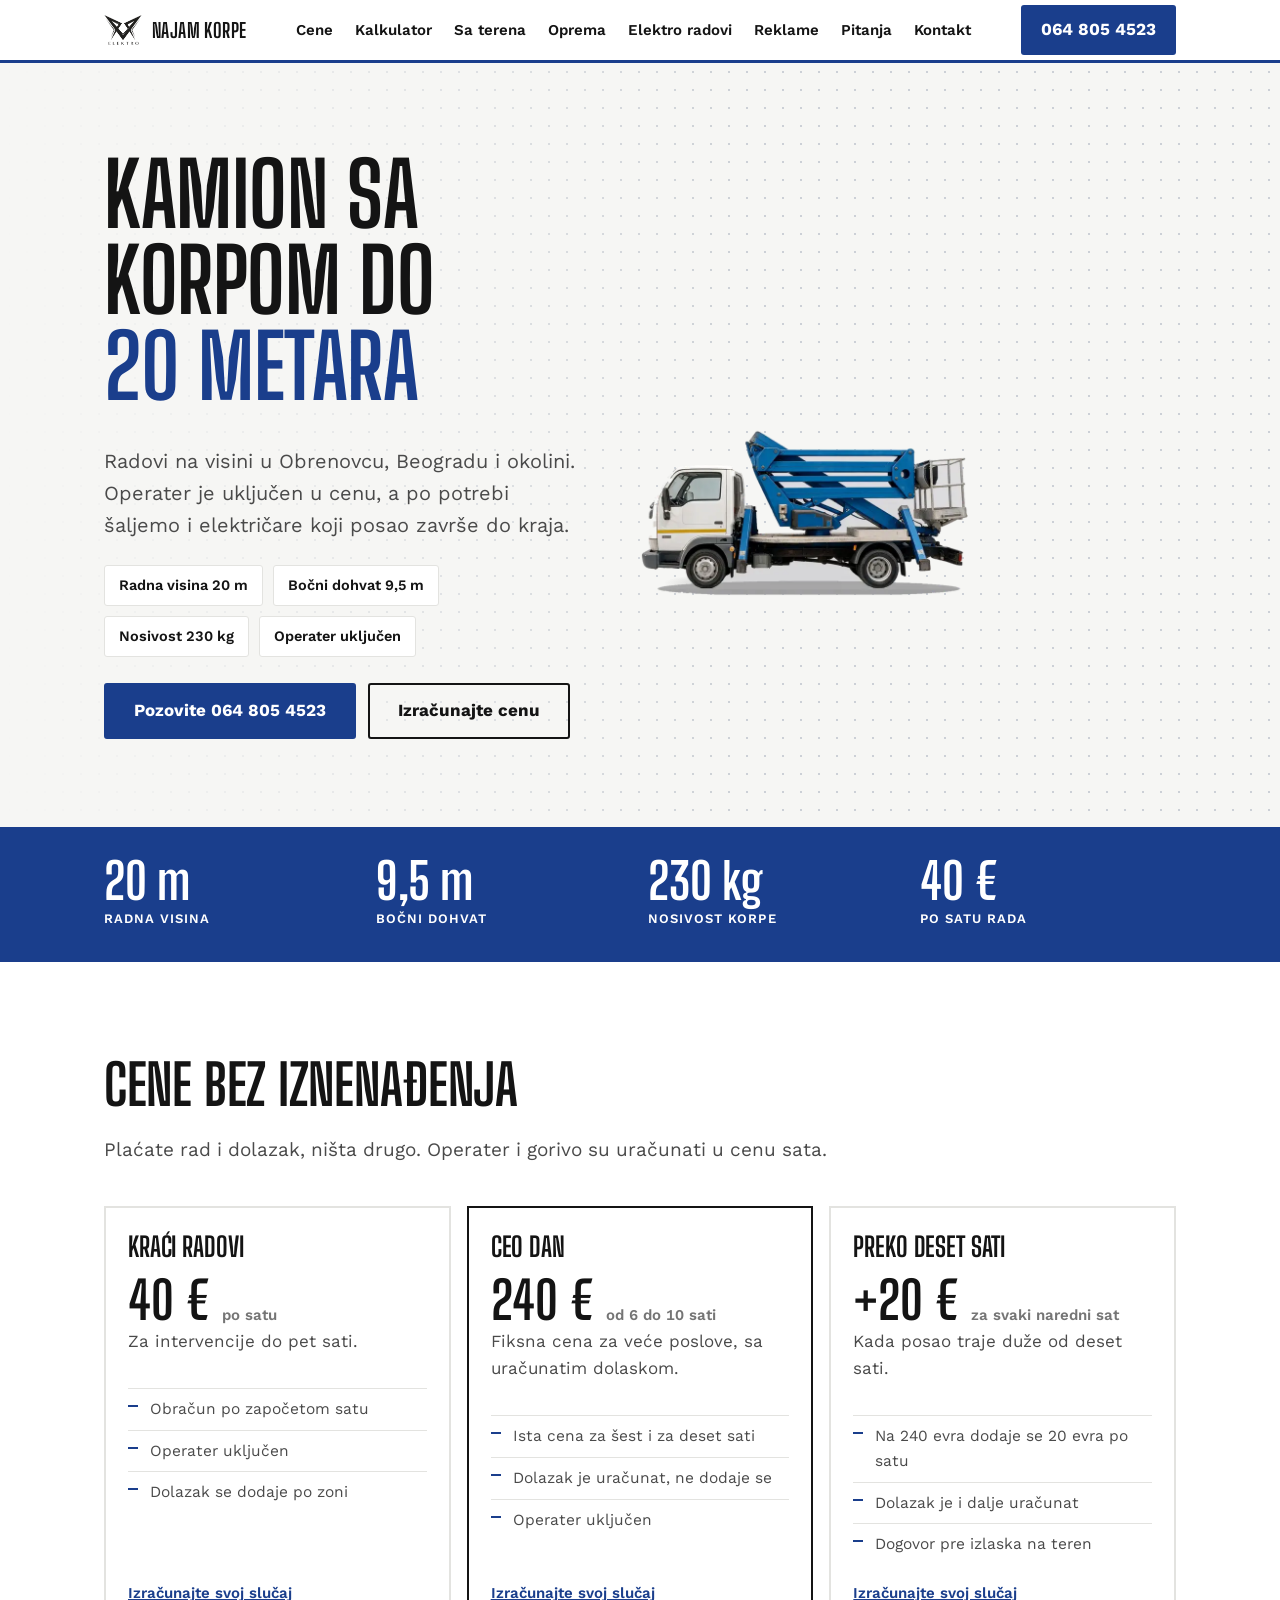
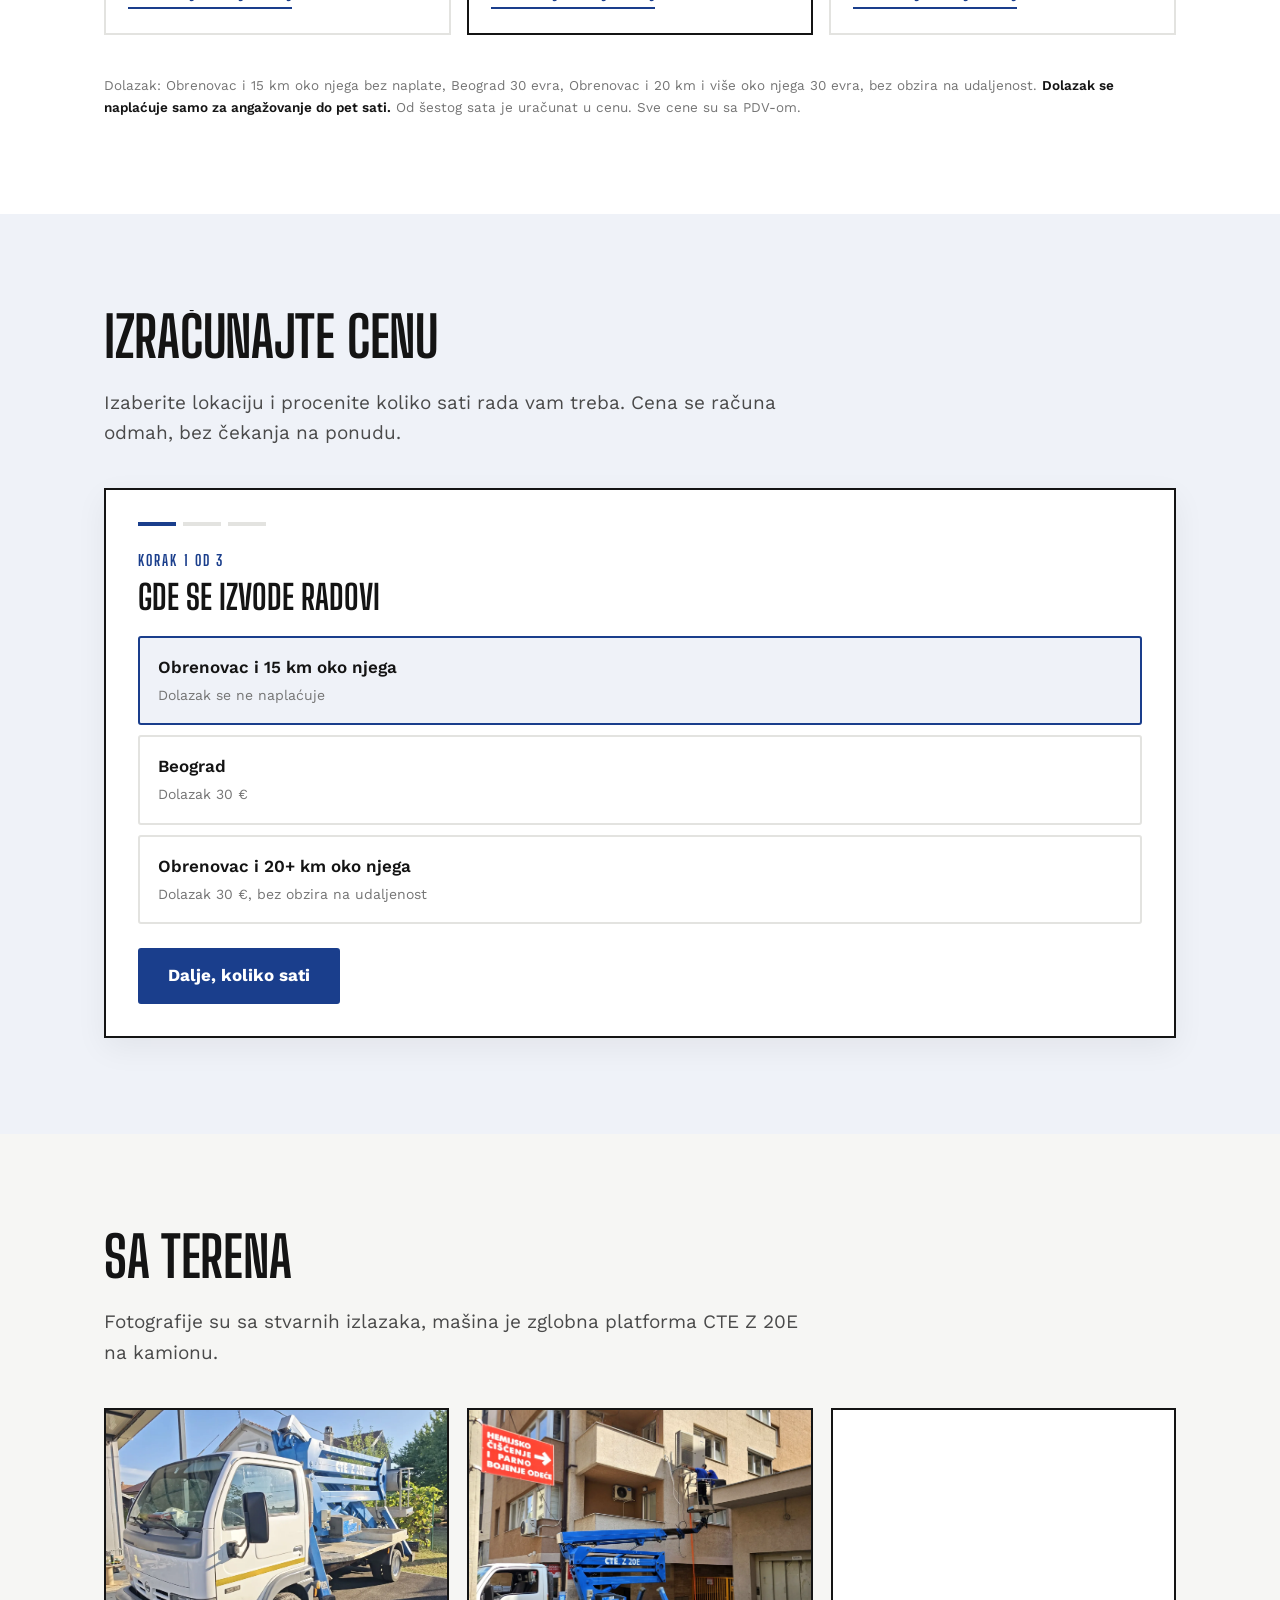
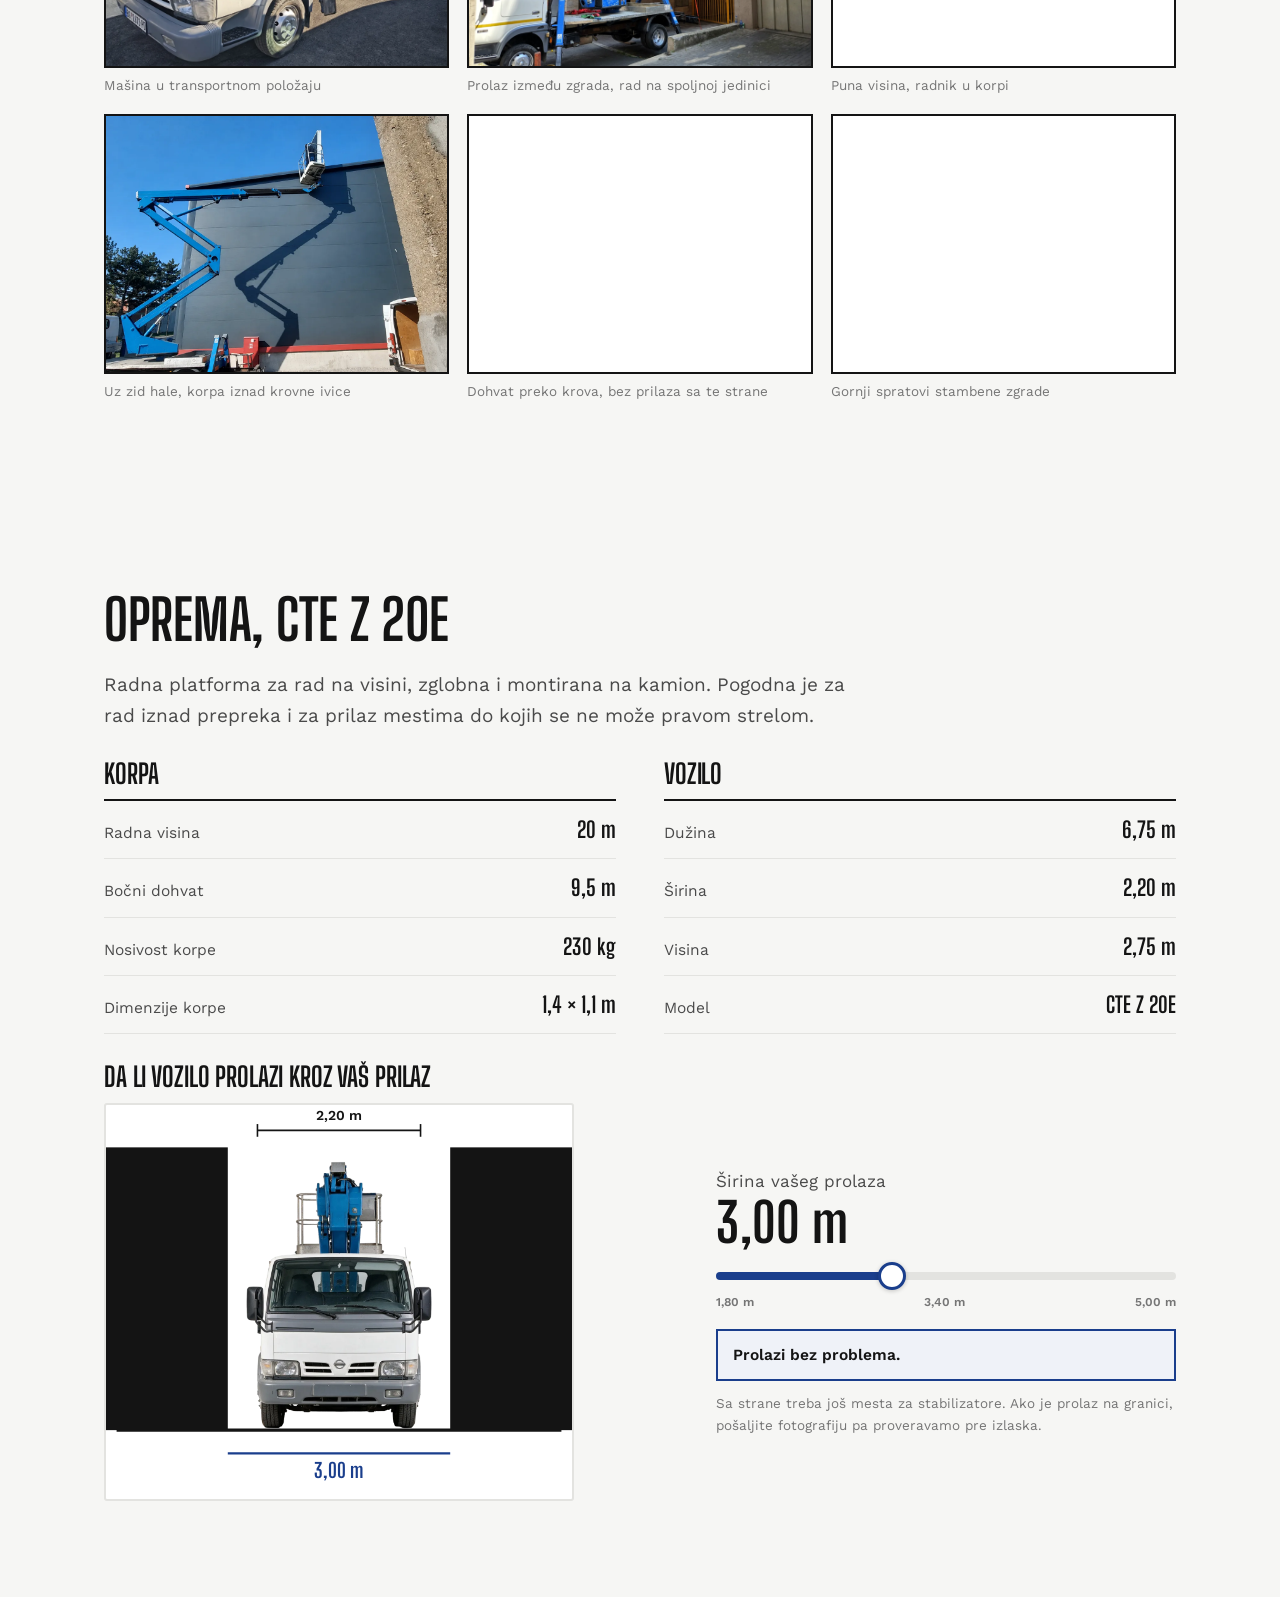
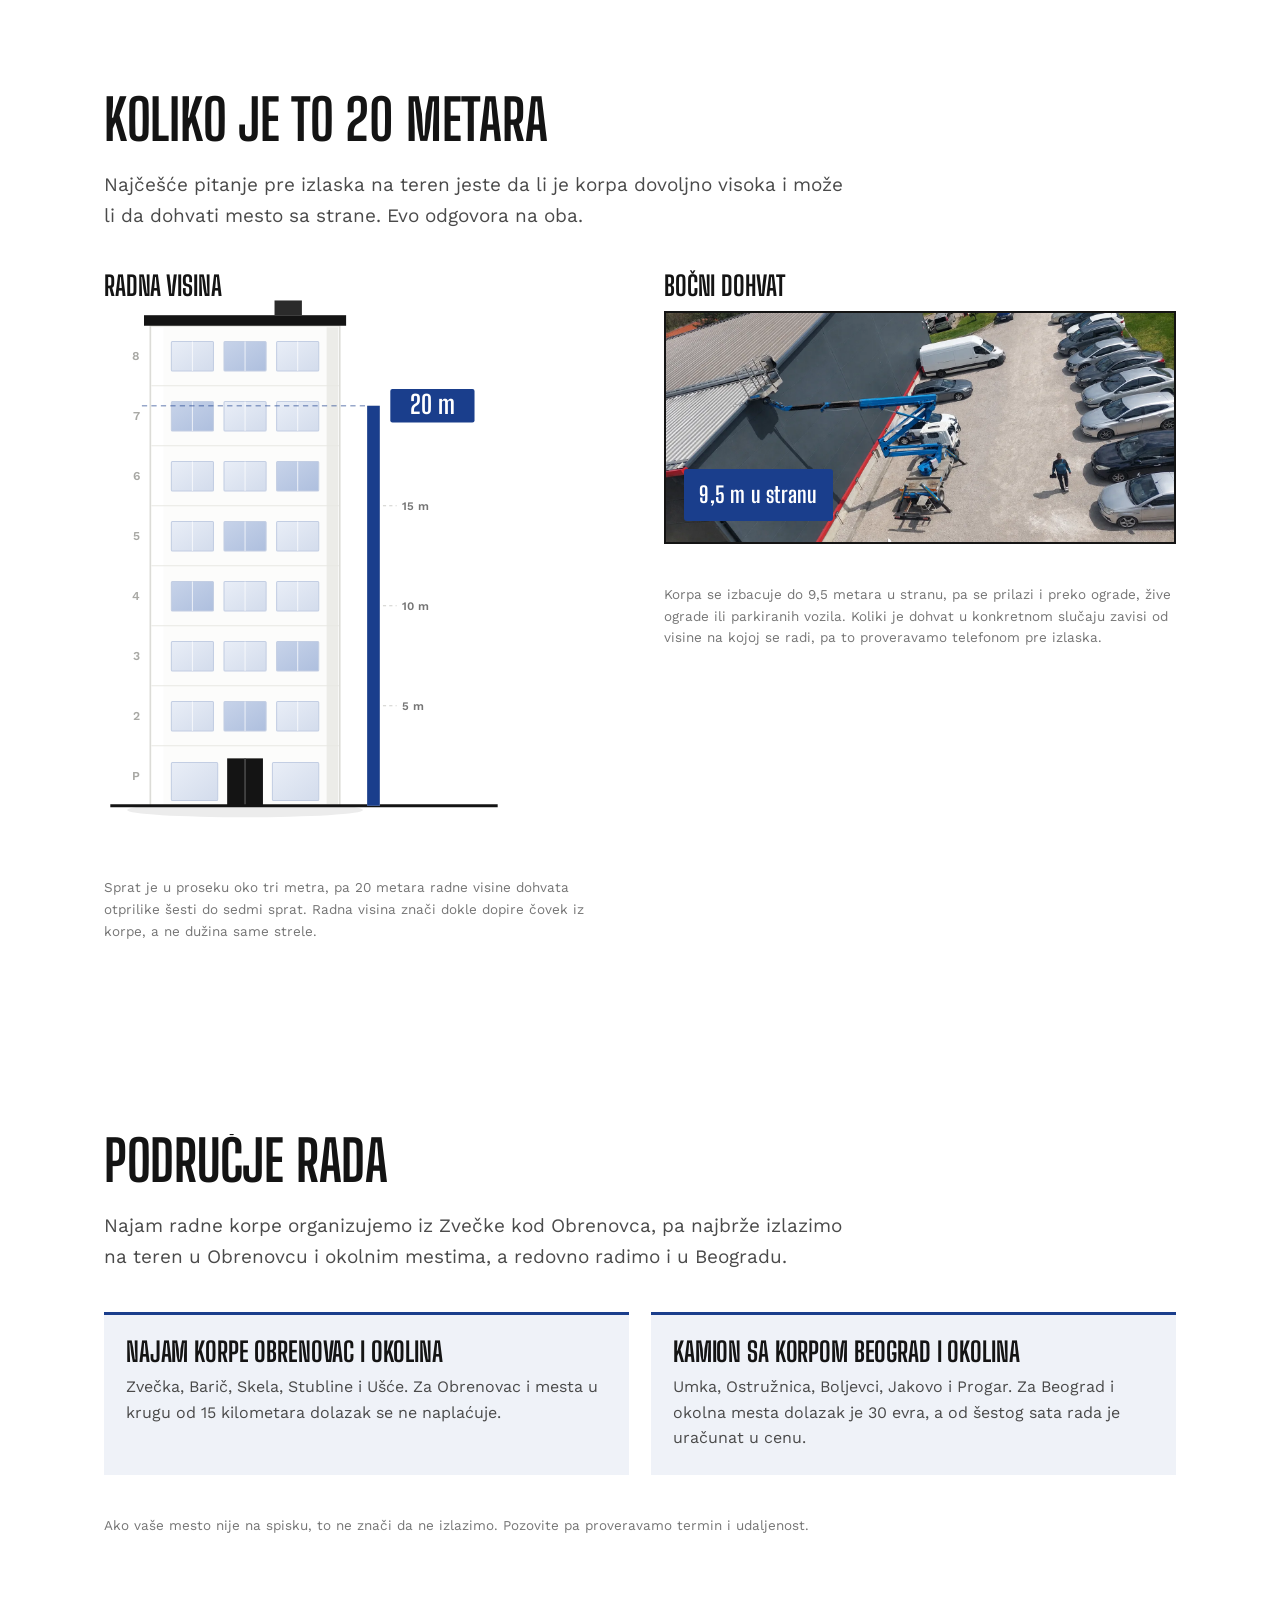
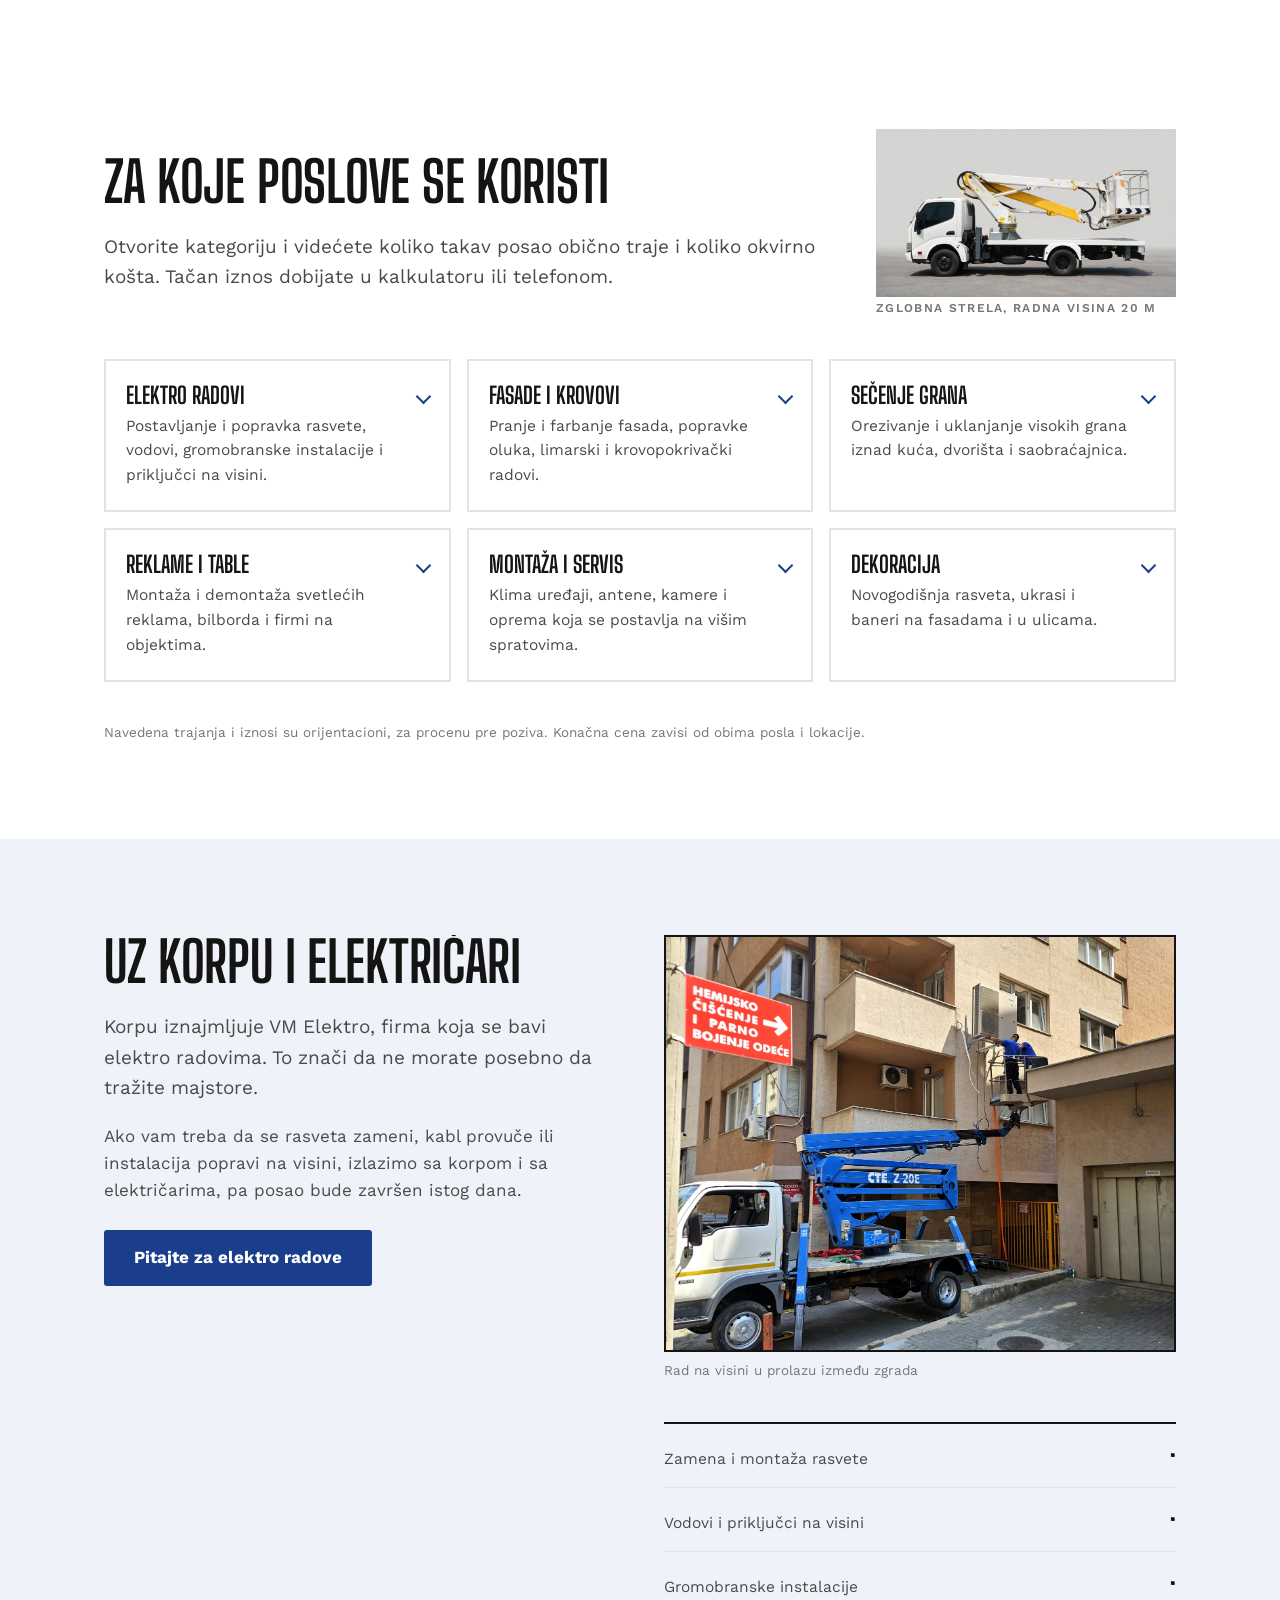
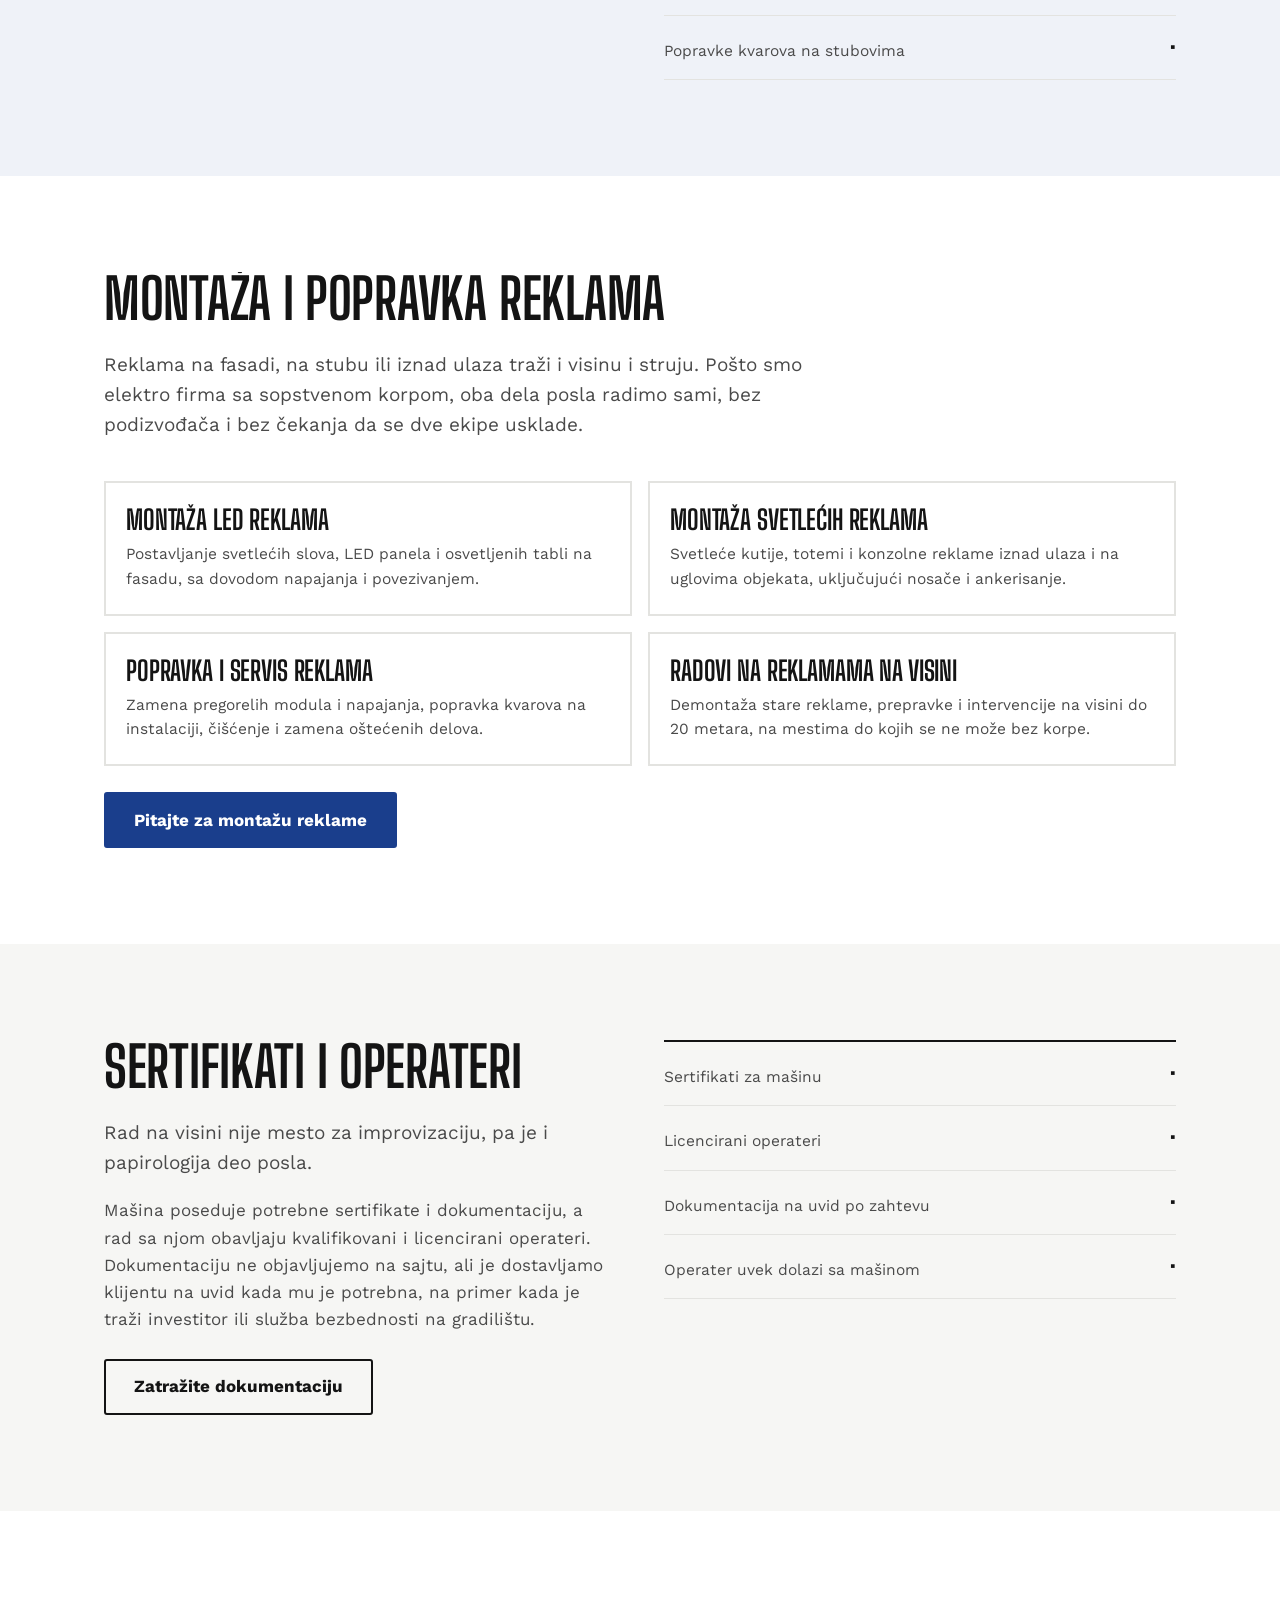
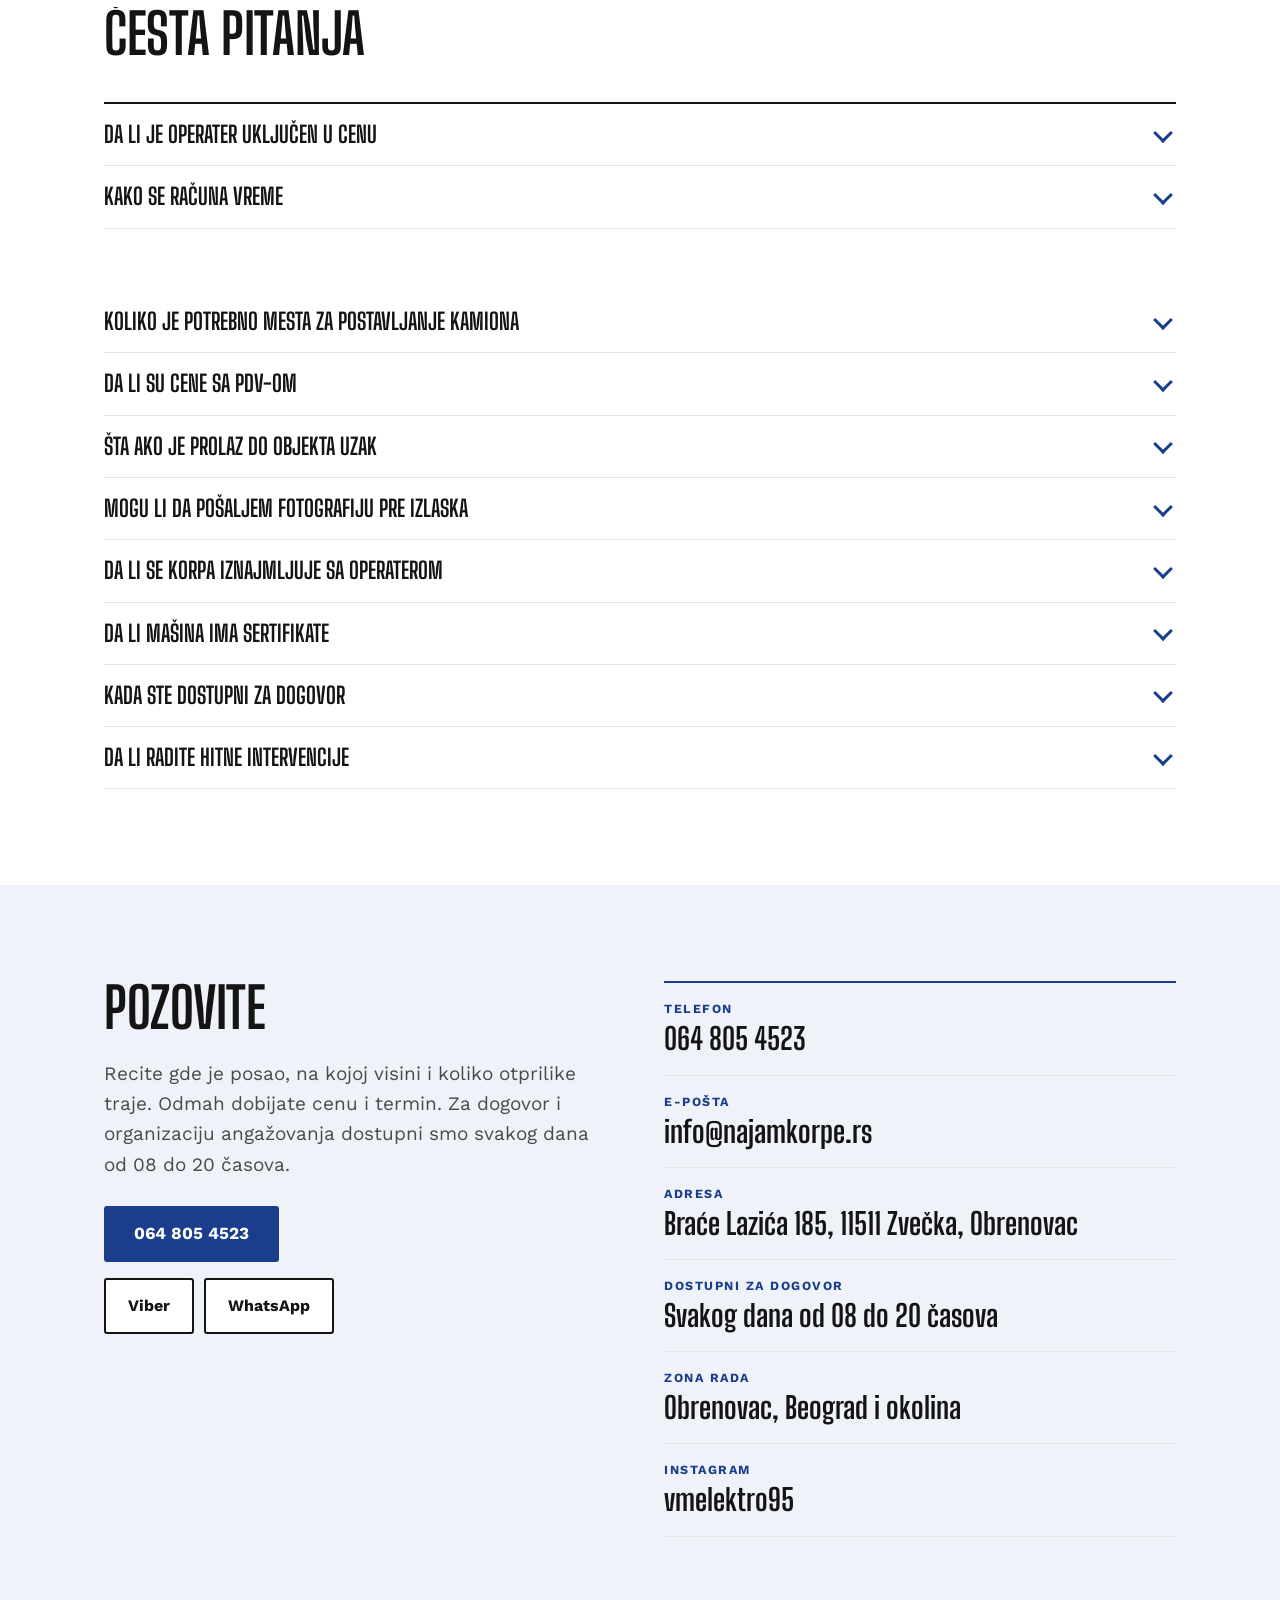
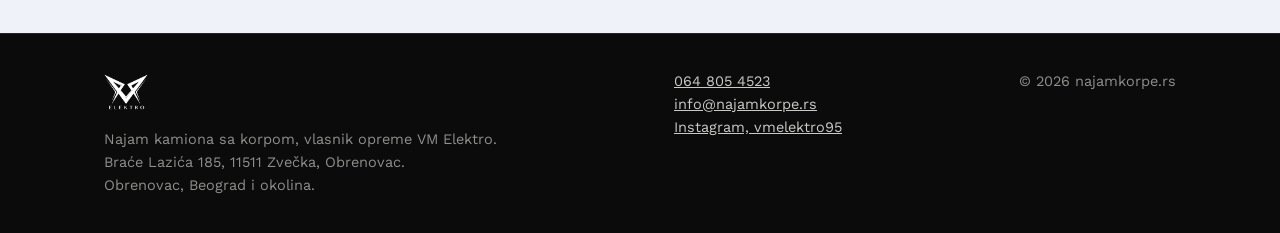
==== commit 5a7a45e0: "Add files via upload" ====
--- a/index.html
+++ b/index.html
@@ -18,11 +18,13 @@
 <meta property="og:image:alt" content="Kamion sa korpom CTE Z 20E, radna visina 20 metara, strela podignuta uz zid hale">
 <meta name="twitter:card" content="summary_large_image">
 <meta name="twitter:image" content="https://najamkorpe.rs/assets/img/naslovna.jpg">
-<link rel="icon" href="data:image/svg+xml,%3Csvg xmlns='http://www.w3.org/2000/svg' viewBox='0 0 32 32'%3E%3Crect width='32' height='32' fill='%23141414'/%3E%3Cpath d='M6 8l10 16L26 8l-6 3-4 7-4-7z' fill='%231A3E8C'/%3E%3C/svg%3E">
+<link rel="icon" href="favicon.ico" sizes="any">
+<link rel="apple-touch-icon" href="assets/img/apple-touch-icon.png">
+<link rel="manifest" href="assets/site.webmanifest">
 <link rel="preconnect" href="https://fonts.googleapis.com">
 <link rel="preconnect" href="https://fonts.gstatic.com" crossorigin>
 <link href="https://fonts.googleapis.com/css2?family=Big+Shoulders+Display:wght@600;700;800&family=Work+Sans:wght@400;500;600;700&display=swap" rel="stylesheet">
-<link rel="stylesheet" href="assets/stil.css?v=48">
+<link rel="stylesheet" href="assets/stil.css?v=49">
 <script>document.documentElement.classList.add('js')</script>
 <script type="application/ld+json">
 {
@@ -226,9 +228,12 @@
       </div>
       <div class="hero-masina">
         <div class="masina-foto">
-          <img id="dizanje-kadar" src="assets/img/dizanje/k-01.webp"
-            alt="Kamion sa korpom CTE Z 20E, strela se podiže iz transportnog položaja"
-            width="1830" height="1034" fetchpriority="high">
+          <picture>
+            <source media="(max-width: 700px)" srcset="assets/img/dizanje-m/m-01.webp?v=49">
+            <img id="dizanje-kadar" src="assets/img/dizanje/k-01.webp?v=49"
+              alt="Kamion sa korpom CTE Z 20E, strela se podiže iz transportnog položaja"
+              width="1830" height="1034" fetchpriority="high">
+          </picture>
         </div>
       </div>
     </div>
@@ -649,8 +654,11 @@
           traje i koliko okvirno košta. Tačan iznos dobijate u kalkulatoru ili telefonom.</p>
         </div>
         <figure class="petlja otkrij">
-          <img src="assets/video/korpa-petlja.webp" width="520" height="294" loading="lazy"
-            decoding="async" alt="Strela korpe se podiže i spušta">
+          <video class="petlja-snimak" width="520" height="292" muted loop playsinline
+            preload="metadata" poster="assets/video/korpa-petlja-poster.webp"
+            aria-label="Zglobna strela korpe se podiže i spušta">
+            <source src="assets/video/korpa-petlja.mp4" type="video/mp4">
+          </video>
           <figcaption>Zglobna strela, radna visina 20&nbsp;m</figcaption>
         </figure>
       </div>
@@ -975,7 +983,7 @@
   <a class="tp-racun" href="#kalkulator"><span id="tp-tekst">Izračunajte cenu</span></a>
 </div>
 
-<script src="assets/skripta.js?v=48" defer></script>
+<script src="assets/skripta.js?v=49" defer></script>
 
 </body>
 </html>
--- a/assets/stil.css
+++ b/assets/stil.css
@@ -549,7 +549,11 @@
 }
 .petlja{ margin:0; max-width:300px; }
 @media (min-width: 820px){ .petlja{ max-width:none; } }
-.petlja img{ width:100%; height:auto; display:block; }
+.petlja img,
+.petlja video{ width:100%; height:auto; display:block; }
+/* Snimak umesto animiranog WebP-a. WebP je isao na 3,8 sličica u sekundi jer se
+   usporavalo produzavanjem kadra; snimak drzi 24 i dekodira ga grafika. */
+.petlja-snimak{ background:var(--plava-tint); }
 .petlja figcaption{
   font-size:12px; font-weight:600; letter-spacing:.11em; text-transform:uppercase;
   color:var(--meta); margin-top:2px;
@@ -963,4 +967,18 @@
   }
   .cene::-webkit-scrollbar{ display:none; }
   .cena-kartica{ flex:none; width:82%; scroll-snap-align:start; }
-}
+
+  /* Sekcija je na telefonu bila 877 px, taman toliko da ne stane u ekran od 812.
+     Zbijena je na 759 px bez izbacivanja sadrzaja: iznos stane u jedan red pa
+     treca kartica vise ne lomi cenu na dva reda i ne dize sve tri. */
+  #cene .uvod{ font-size:16px; line-height:1.5; margin-bottom:10px; }
+  #cene .cene{ margin-top:16px; }
+  .cena-kartica{ padding:18px; }
+  .cena-iznos{ font-size:30px; line-height:1.05; margin:6px 0 2px; }
+  .cena-iznos small{ font-size:13px; }
+  .cena-kartica ul{ margin-top:10px; }
+  .cena-kartica li{ padding:6px 0 6px 20px; font-size:15px; }
+  .cena-kartica li::before{ top:14px; }
+  .cena-veza{ padding-top:12px; }
+  #cene .kalk-napomena{ margin-top:14px; font-size:13px; line-height:1.5; }
+}
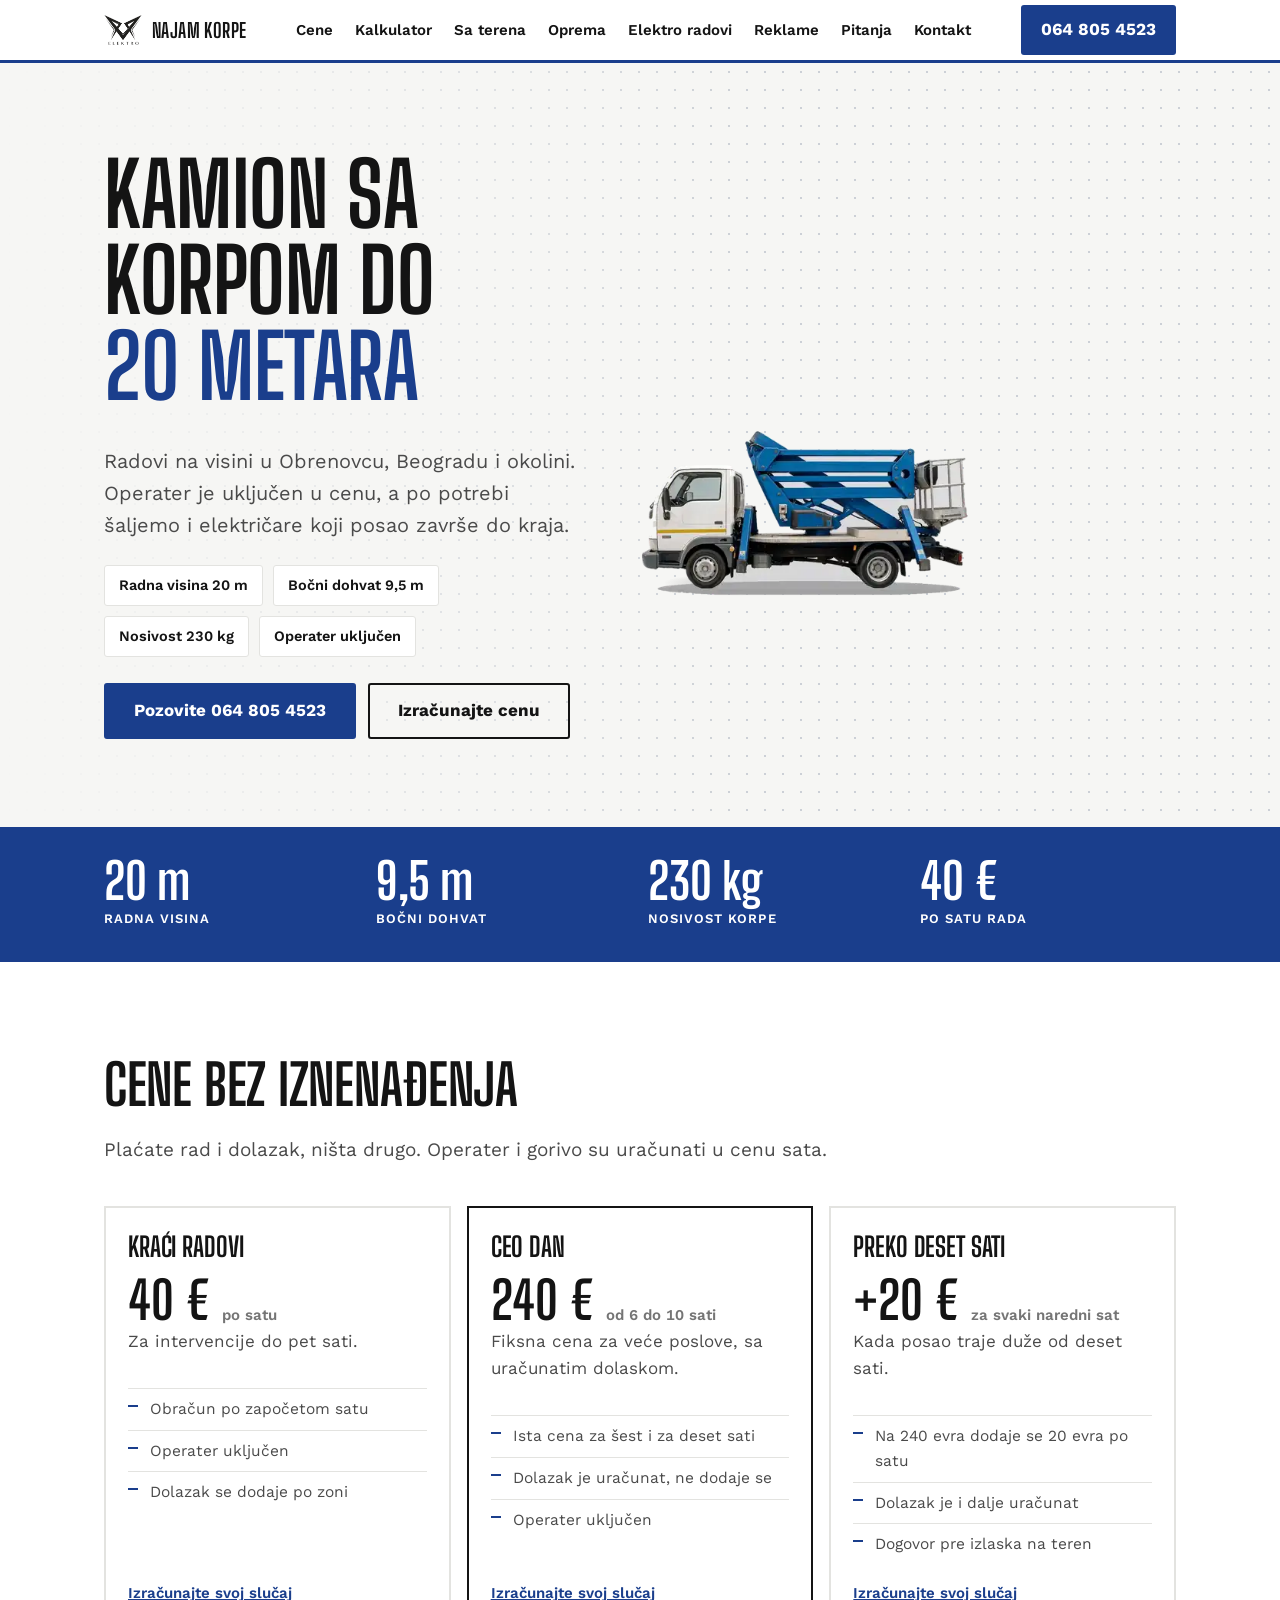
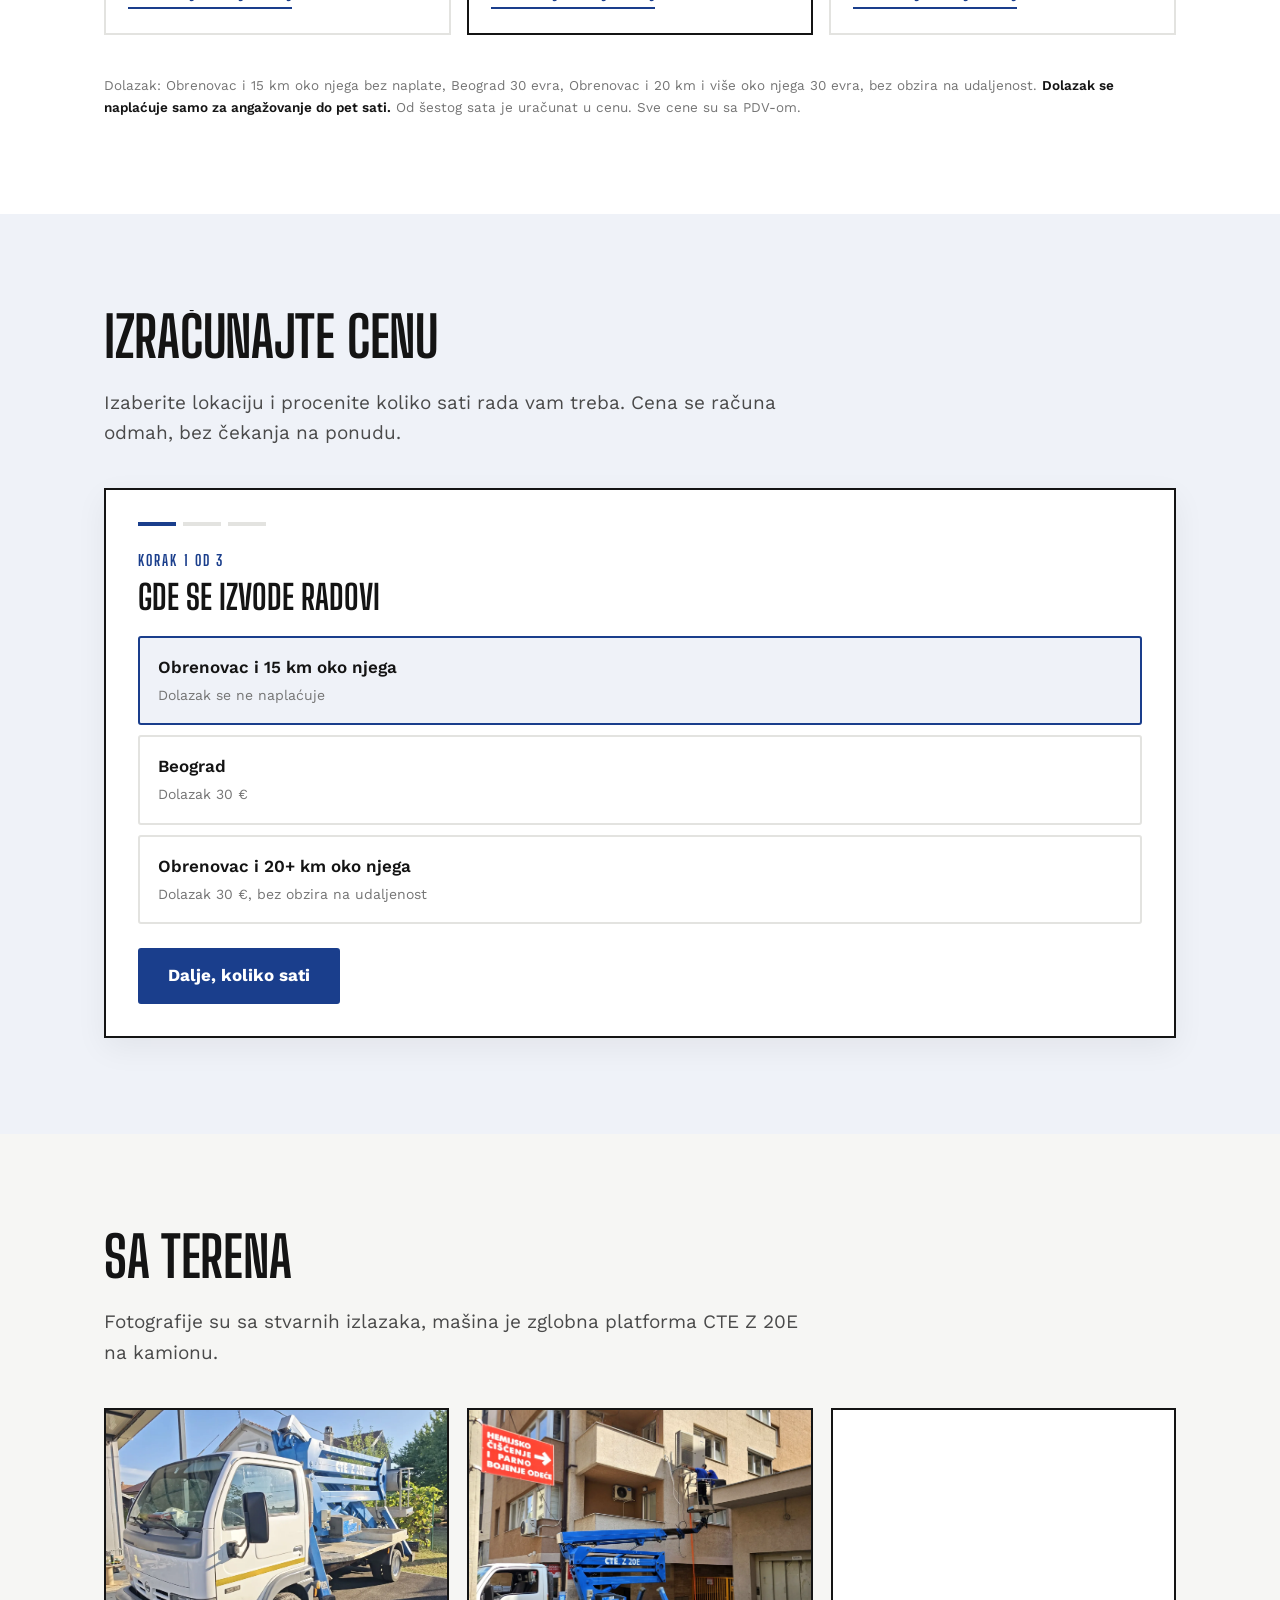
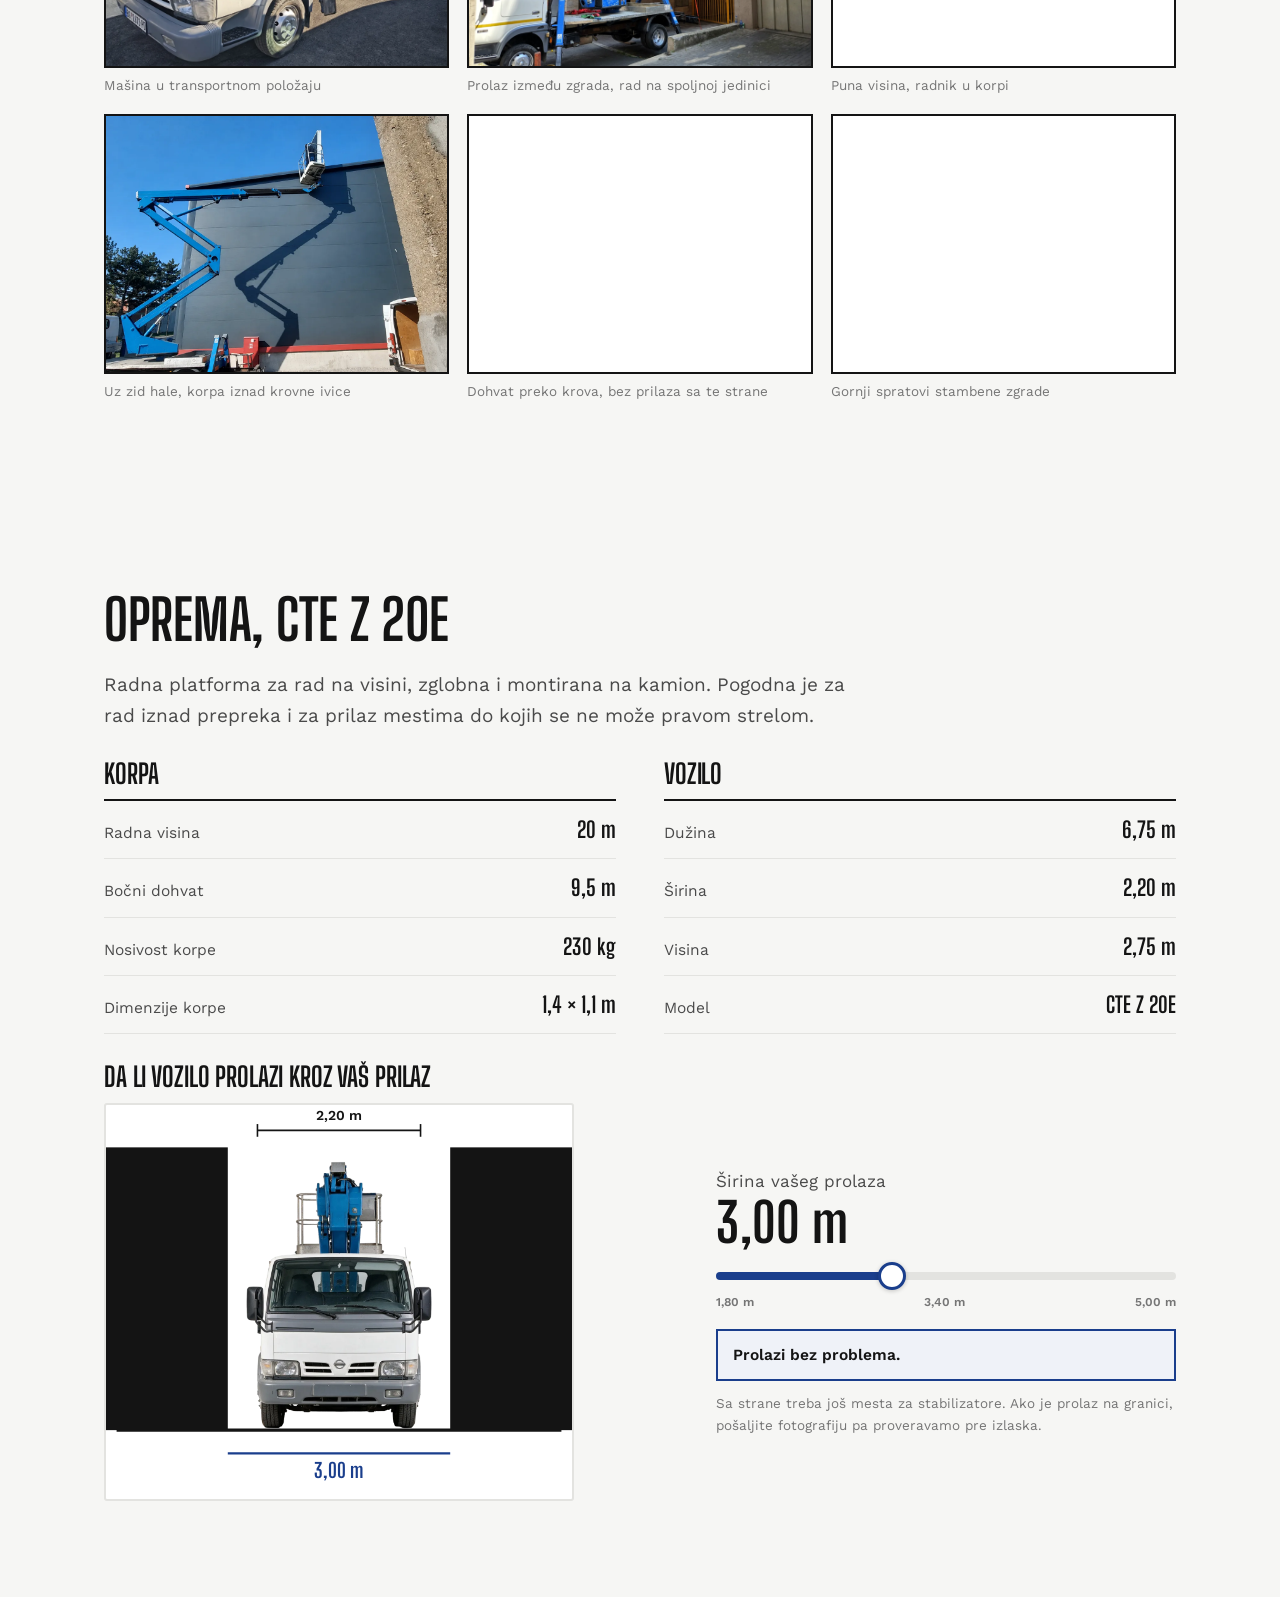
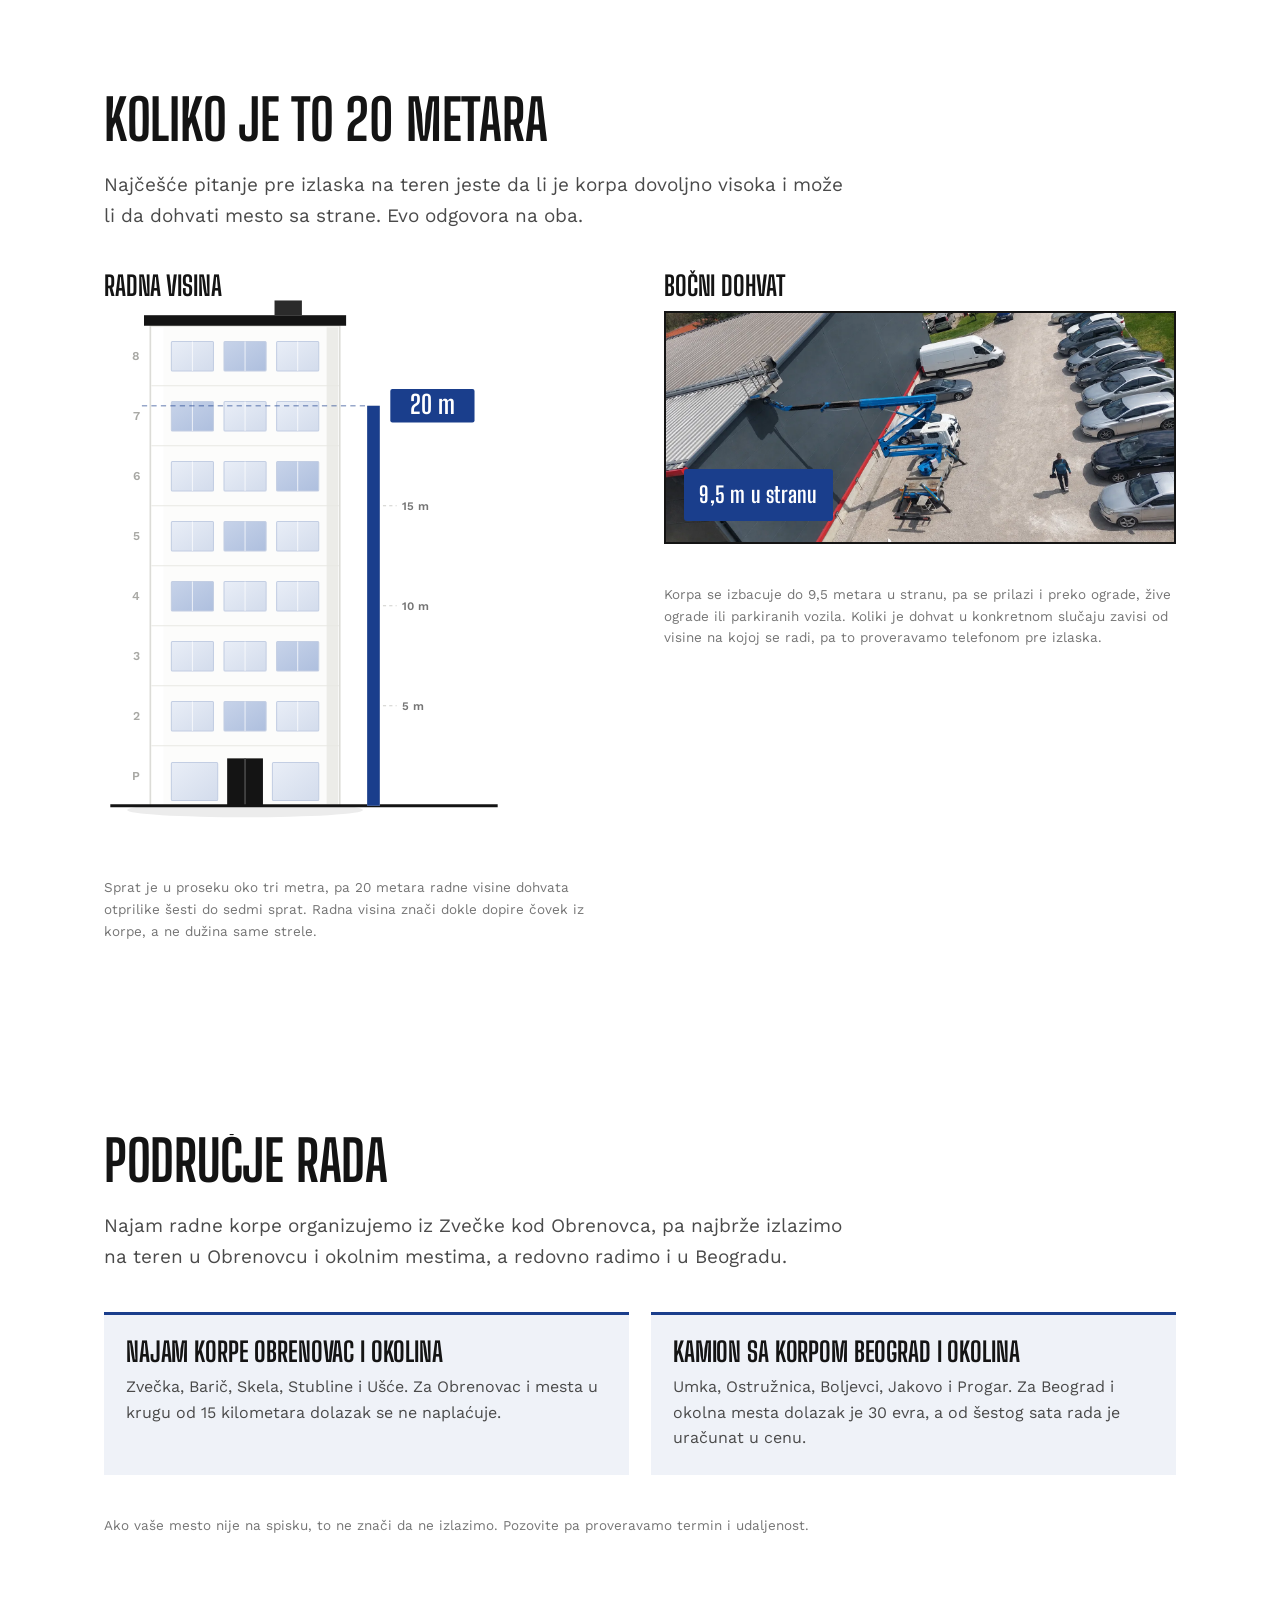
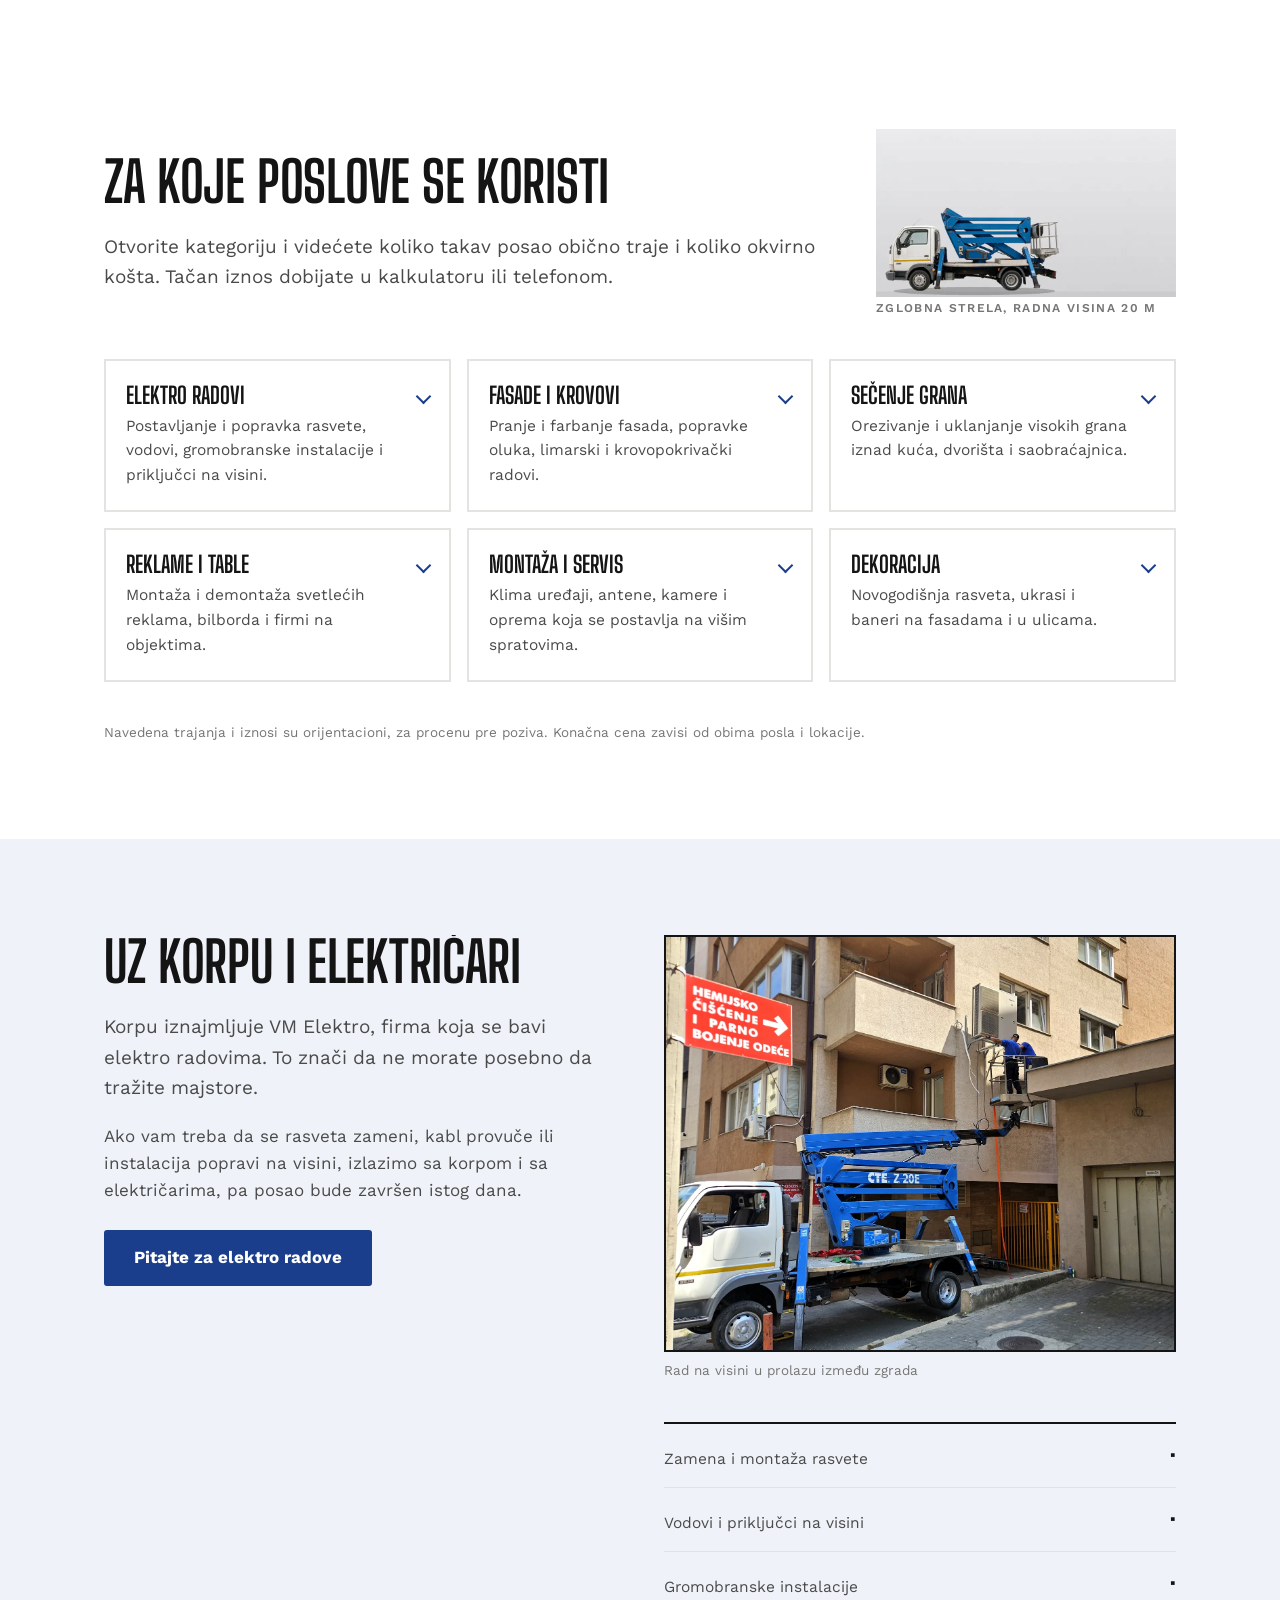
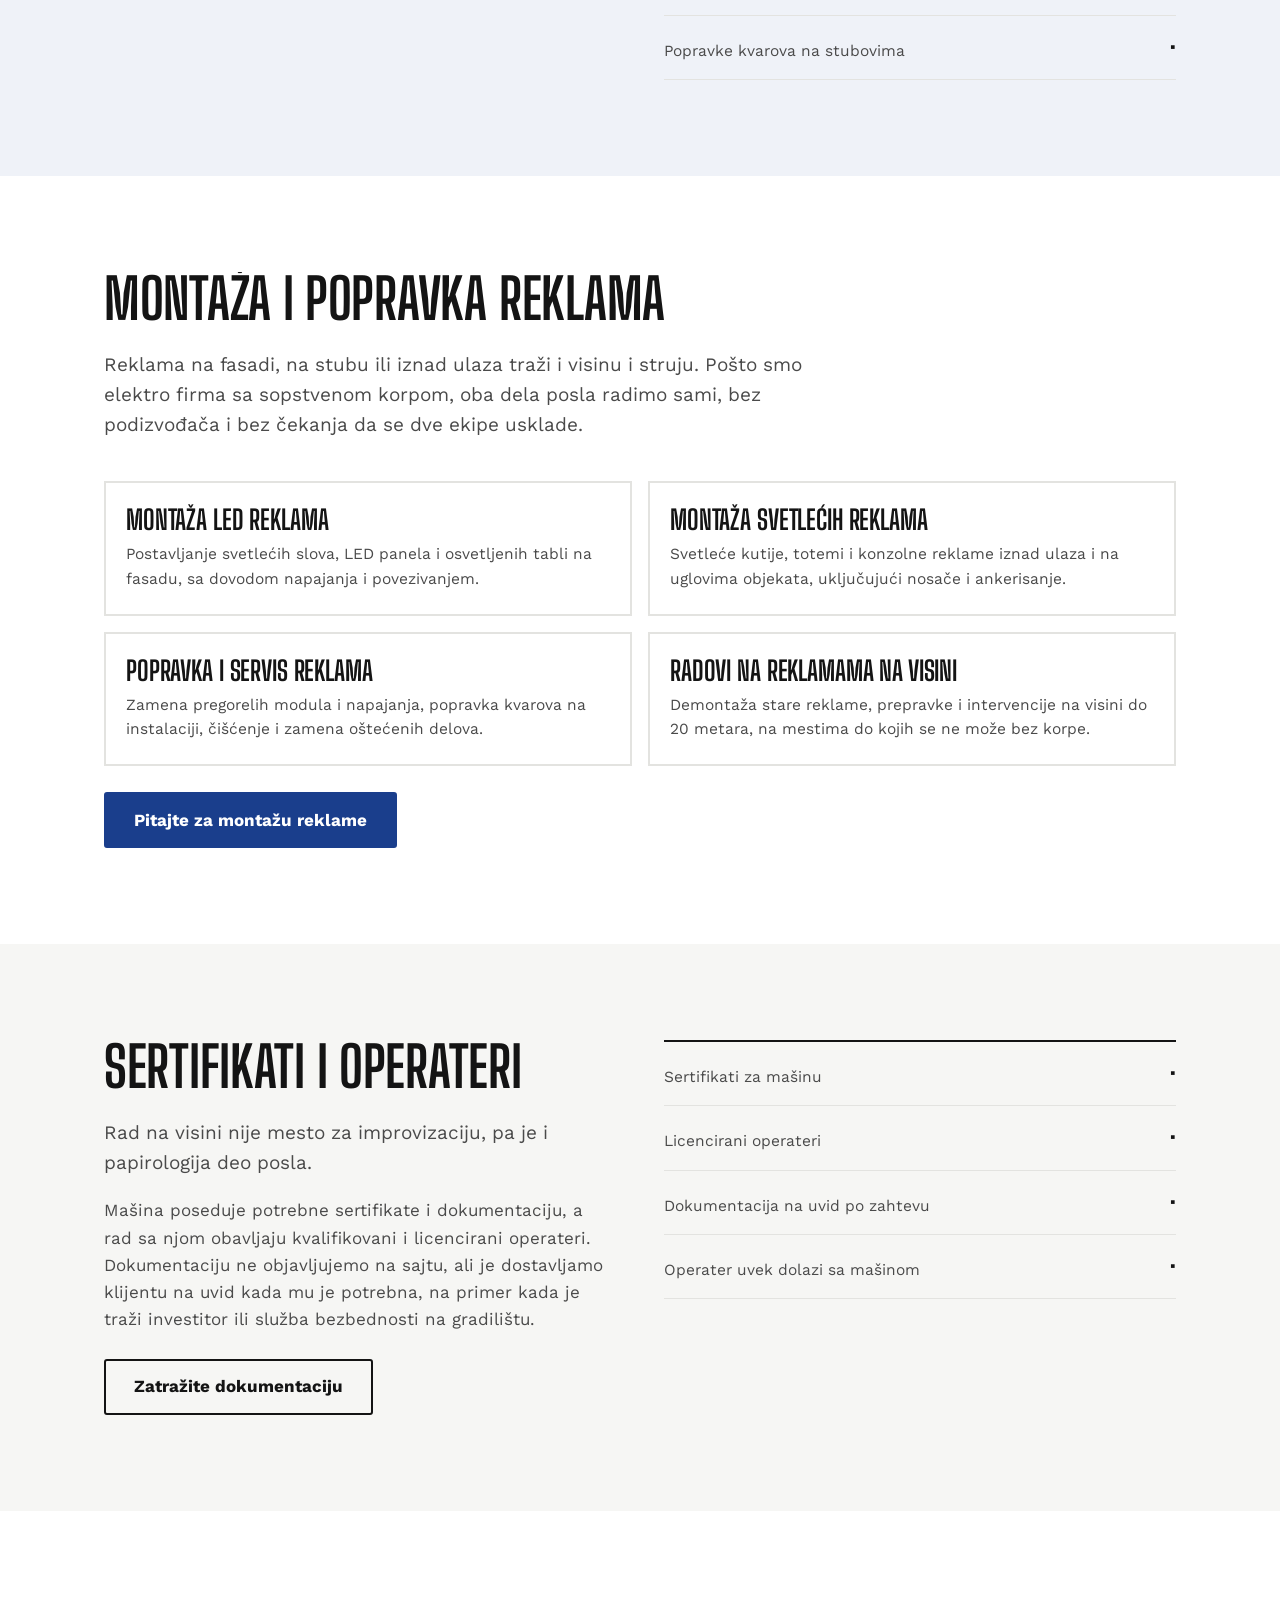
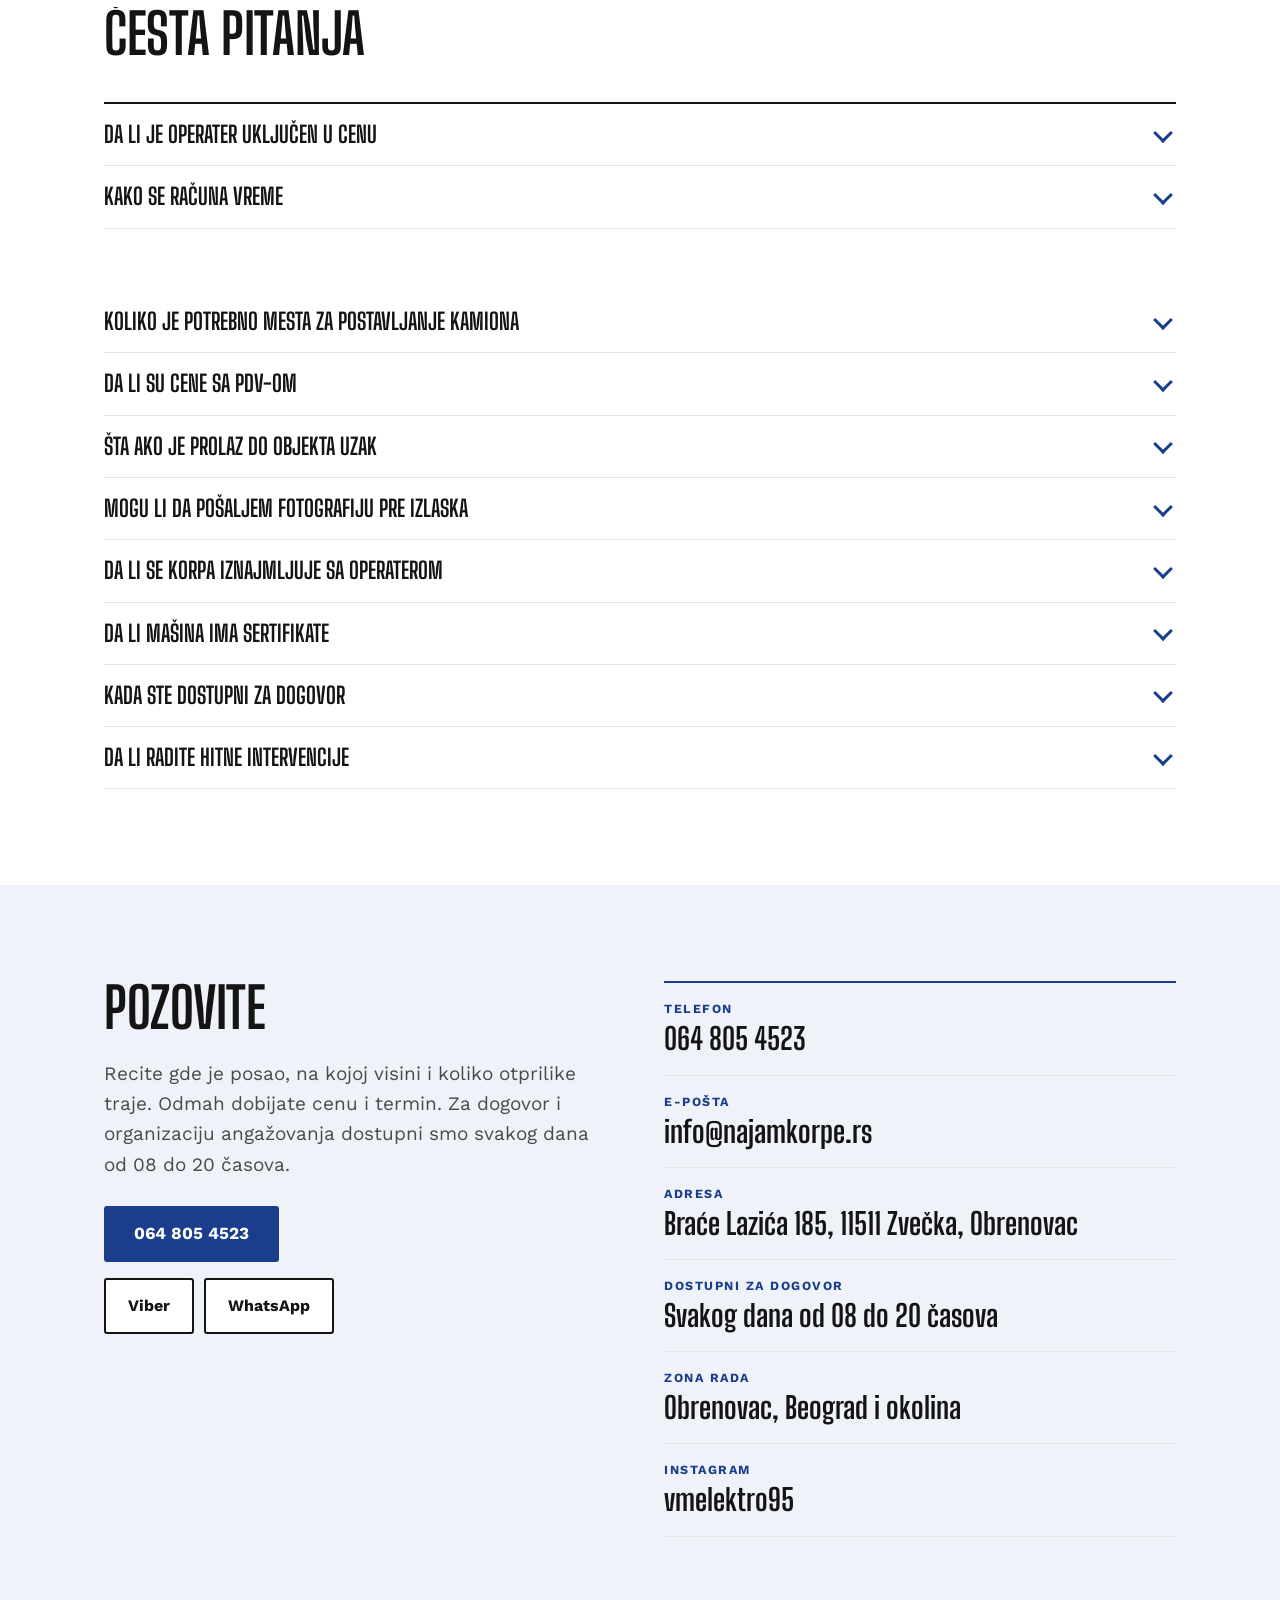
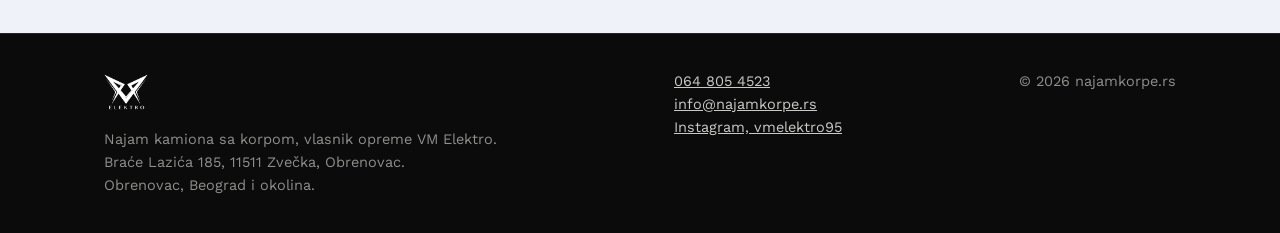
==== commit fb275728: "Add files via upload" ====
--- a/index.html
+++ b/index.html
@@ -24,7 +24,7 @@
 <link rel="preconnect" href="https://fonts.googleapis.com">
 <link rel="preconnect" href="https://fonts.gstatic.com" crossorigin>
 <link href="https://fonts.googleapis.com/css2?family=Big+Shoulders+Display:wght@600;700;800&family=Work+Sans:wght@400;500;600;700&display=swap" rel="stylesheet">
-<link rel="stylesheet" href="assets/stil.css?v=49">
+<link rel="stylesheet" href="assets/stil.css?v=50">
 <script>document.documentElement.classList.add('js')</script>
 <script type="application/ld+json">
 {
@@ -229,8 +229,8 @@
       <div class="hero-masina">
         <div class="masina-foto">
           <picture>
-            <source media="(max-width: 700px)" srcset="assets/img/dizanje-m/m-01.webp?v=49">
-            <img id="dizanje-kadar" src="assets/img/dizanje/k-01.webp?v=49"
+            <source media="(max-width: 700px)" srcset="assets/img/dizanje-m/m-01.webp?v=50">
+            <img id="dizanje-kadar" src="assets/img/dizanje/k-01.webp?v=50"
               alt="Kamion sa korpom CTE Z 20E, strela se podiže iz transportnog položaja"
               width="1830" height="1034" fetchpriority="high">
           </picture>
@@ -655,9 +655,9 @@
         </div>
         <figure class="petlja otkrij">
           <video class="petlja-snimak" width="520" height="292" muted loop playsinline
-            preload="metadata" poster="assets/video/korpa-petlja-poster.webp"
+            preload="metadata" poster="assets/video/korpa-petlja-poster.webp?v=50"
             aria-label="Zglobna strela korpe se podiže i spušta">
-            <source src="assets/video/korpa-petlja.mp4" type="video/mp4">
+            <source src="assets/video/korpa-petlja.mp4?v=50" type="video/mp4">
           </video>
           <figcaption>Zglobna strela, radna visina 20&nbsp;m</figcaption>
         </figure>
@@ -983,7 +983,7 @@
   <a class="tp-racun" href="#kalkulator"><span id="tp-tekst">Izračunajte cenu</span></a>
 </div>
 
-<script src="assets/skripta.js?v=49" defer></script>
+<script src="assets/skripta.js?v=50" defer></script>
 
 </body>
 </html>
--- a/assets/stil.css
+++ b/assets/stil.css
@@ -553,7 +553,7 @@
 .petlja video{ width:100%; height:auto; display:block; }
 /* Snimak umesto animiranog WebP-a. WebP je isao na 3,8 sličica u sekundi jer se
    usporavalo produzavanjem kadra; snimak drzi 24 i dekodira ga grafika. */
-.petlja-snimak{ background:var(--plava-tint); }
+.petlja-snimak{ background:#E4E3E5; }   /* siva studija iz snimka, da nema bleska pre ucitavanja */
 .petlja figcaption{
   font-size:12px; font-weight:600; letter-spacing:.11em; text-transform:uppercase;
   color:var(--meta); margin-top:2px;
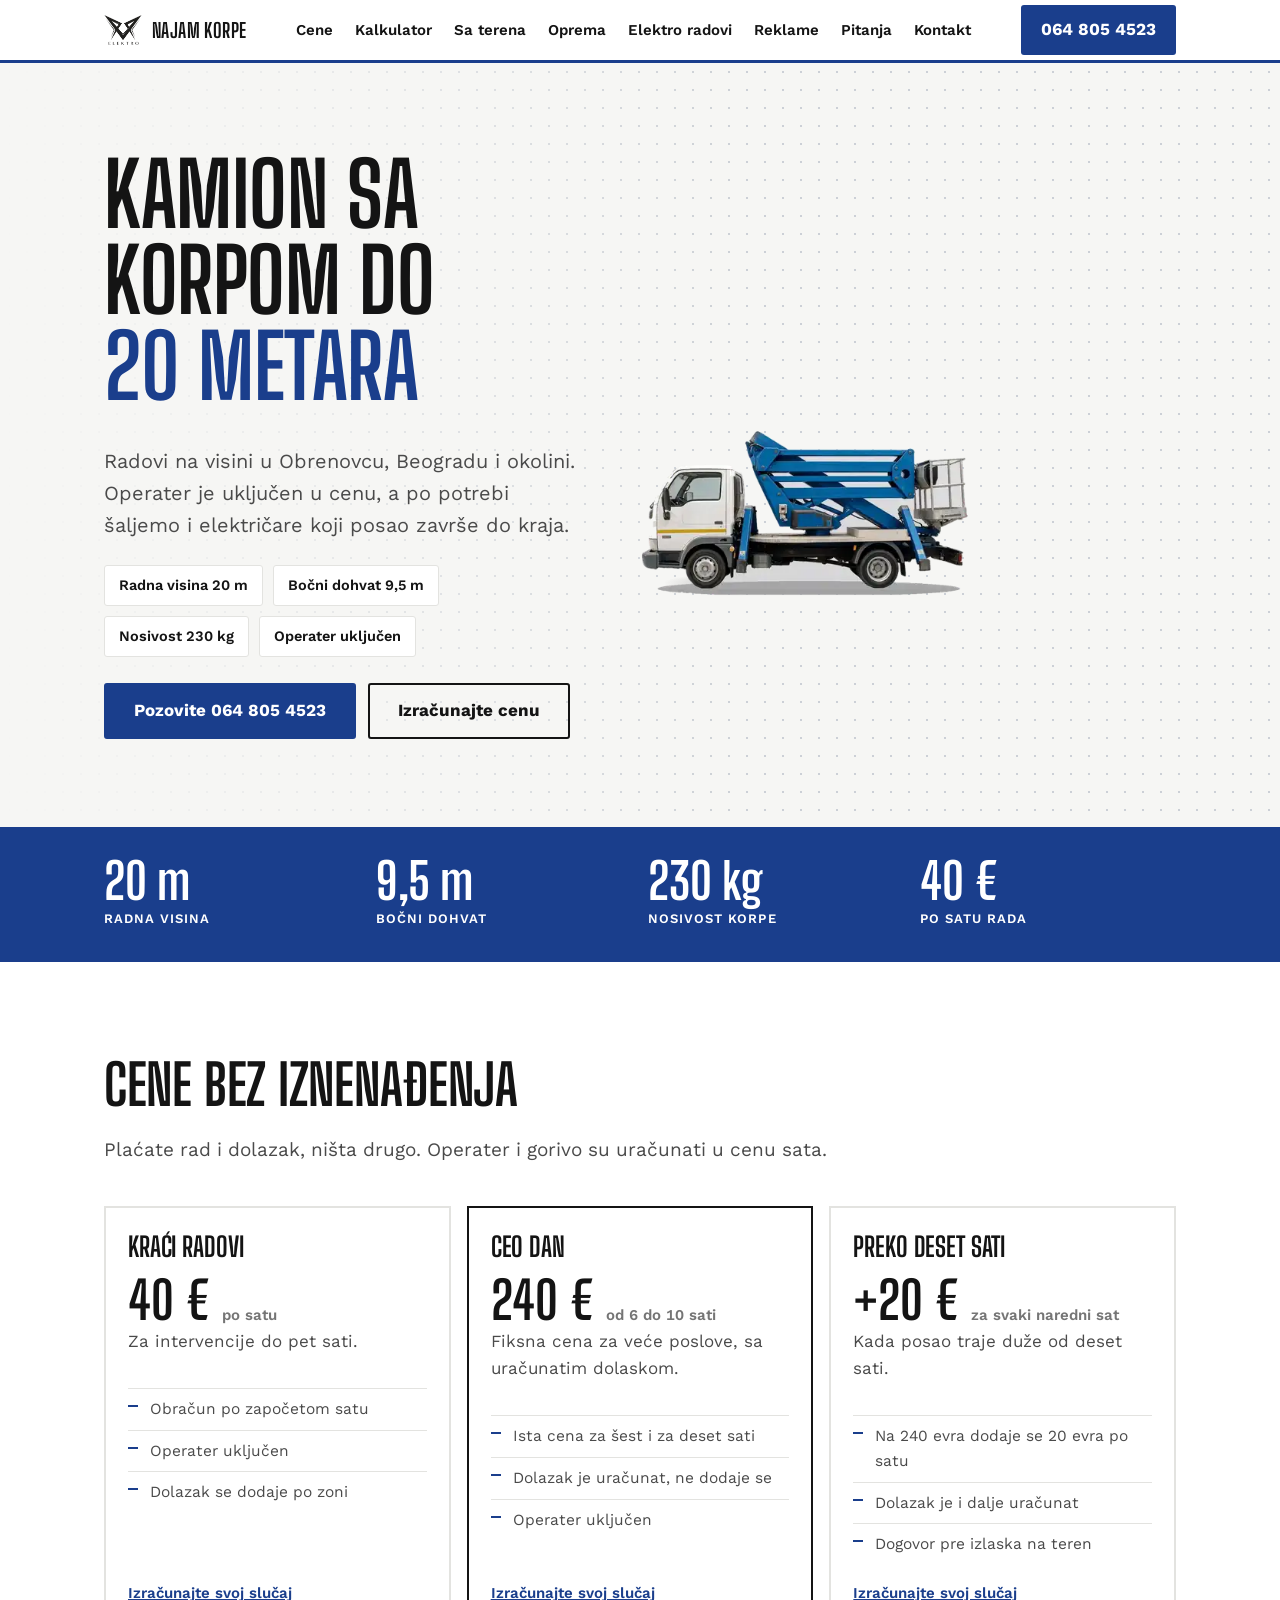
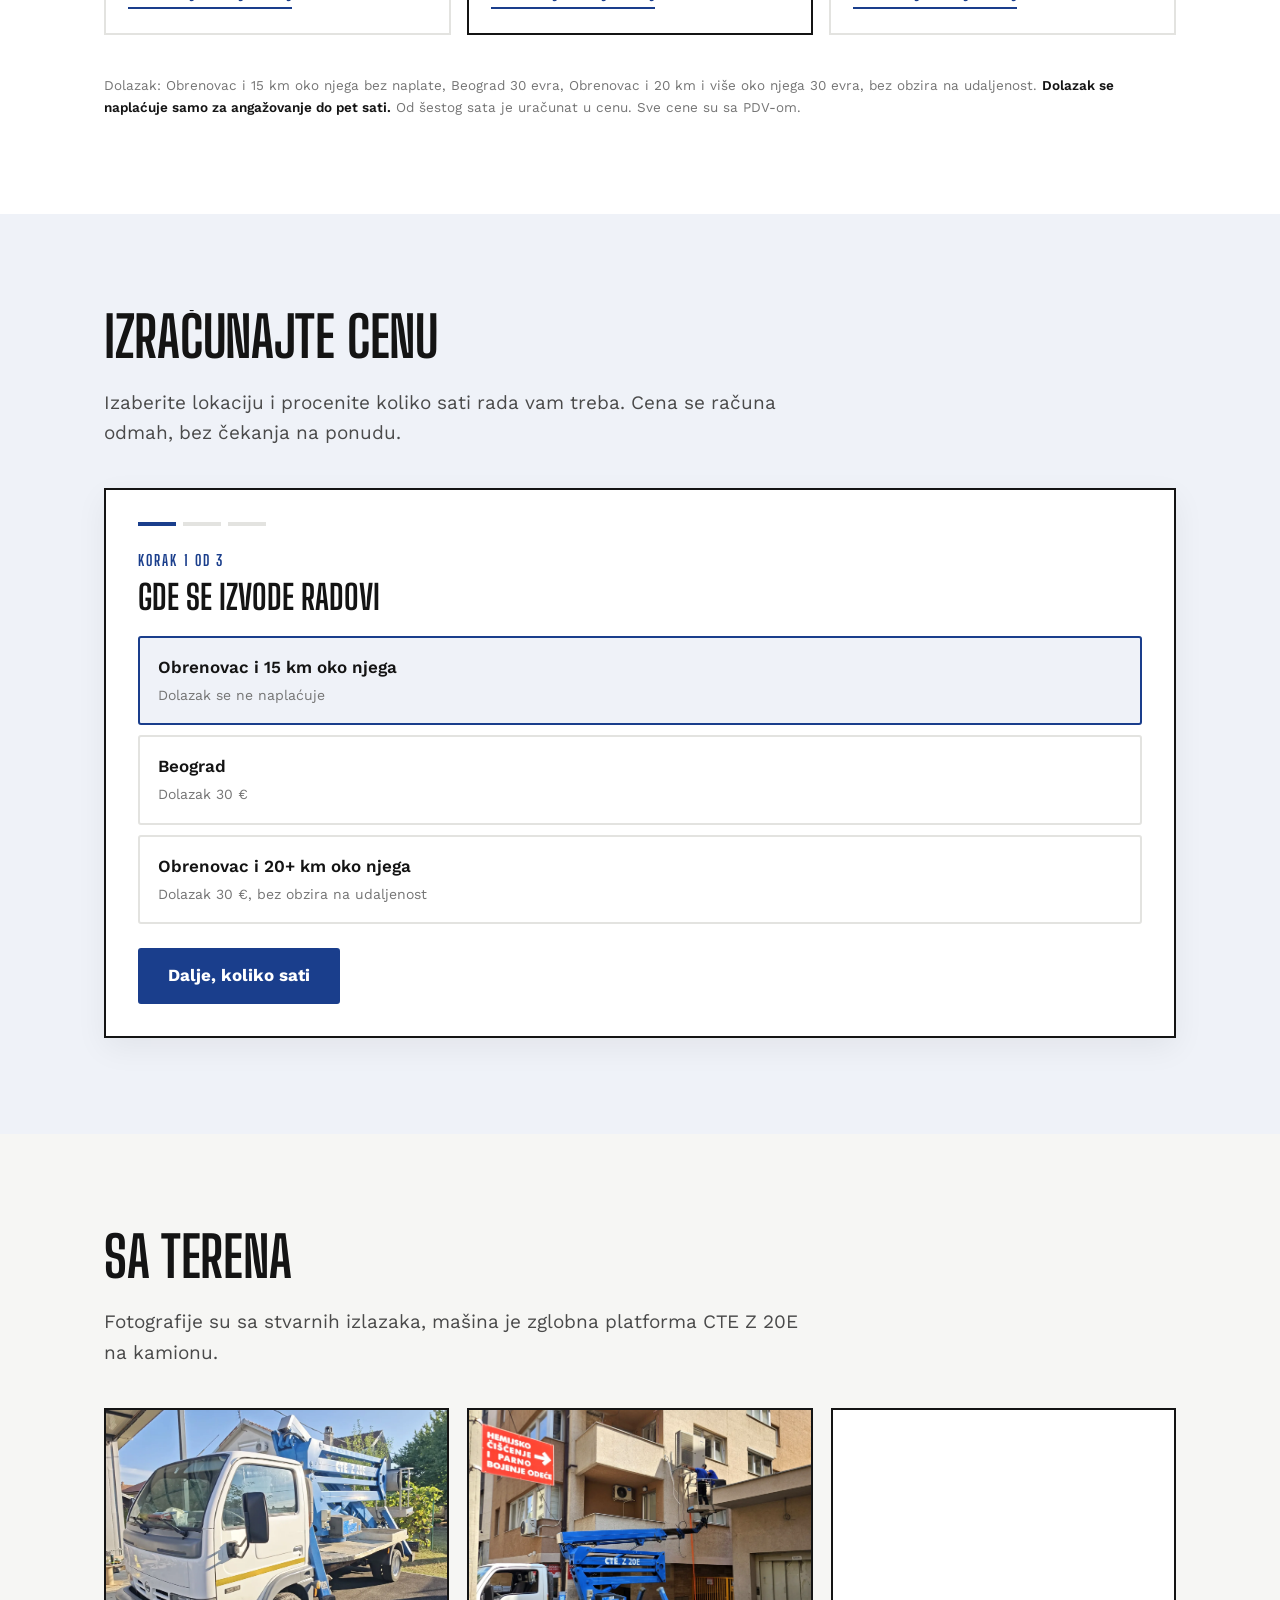
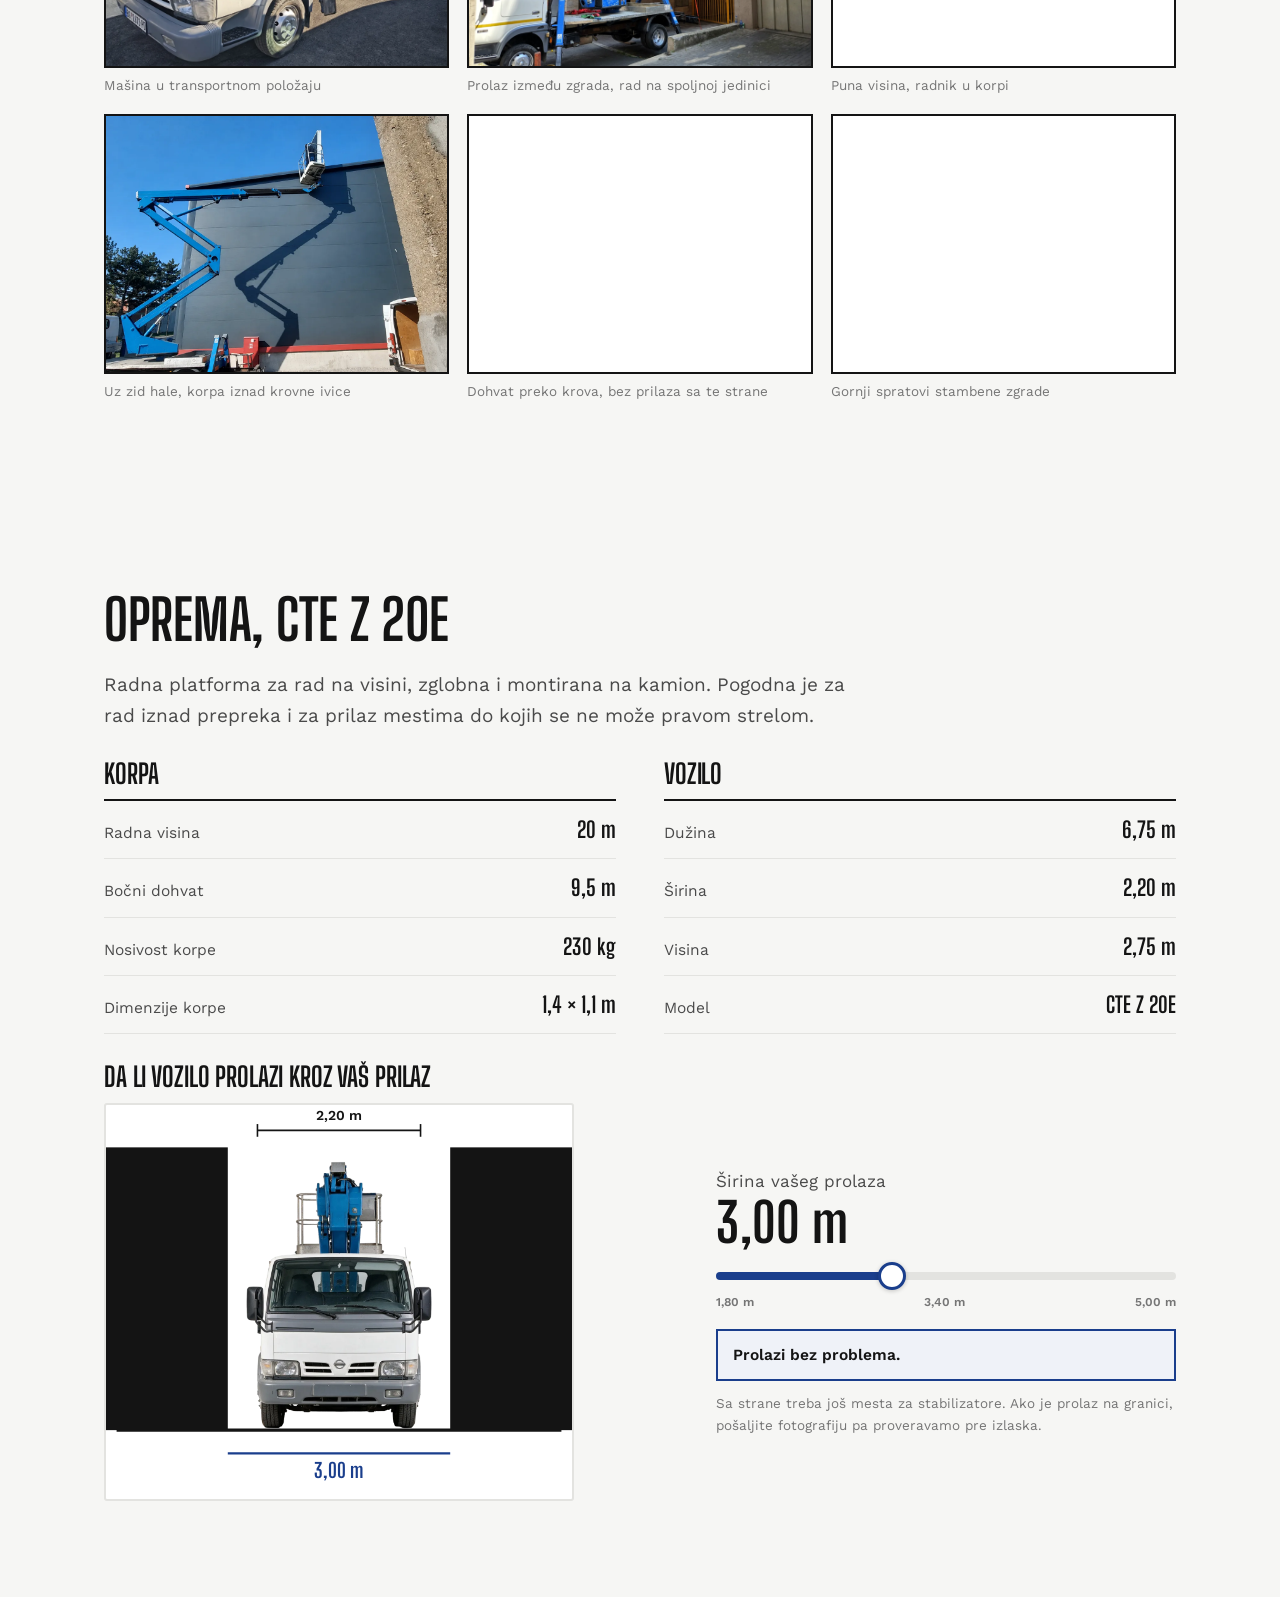
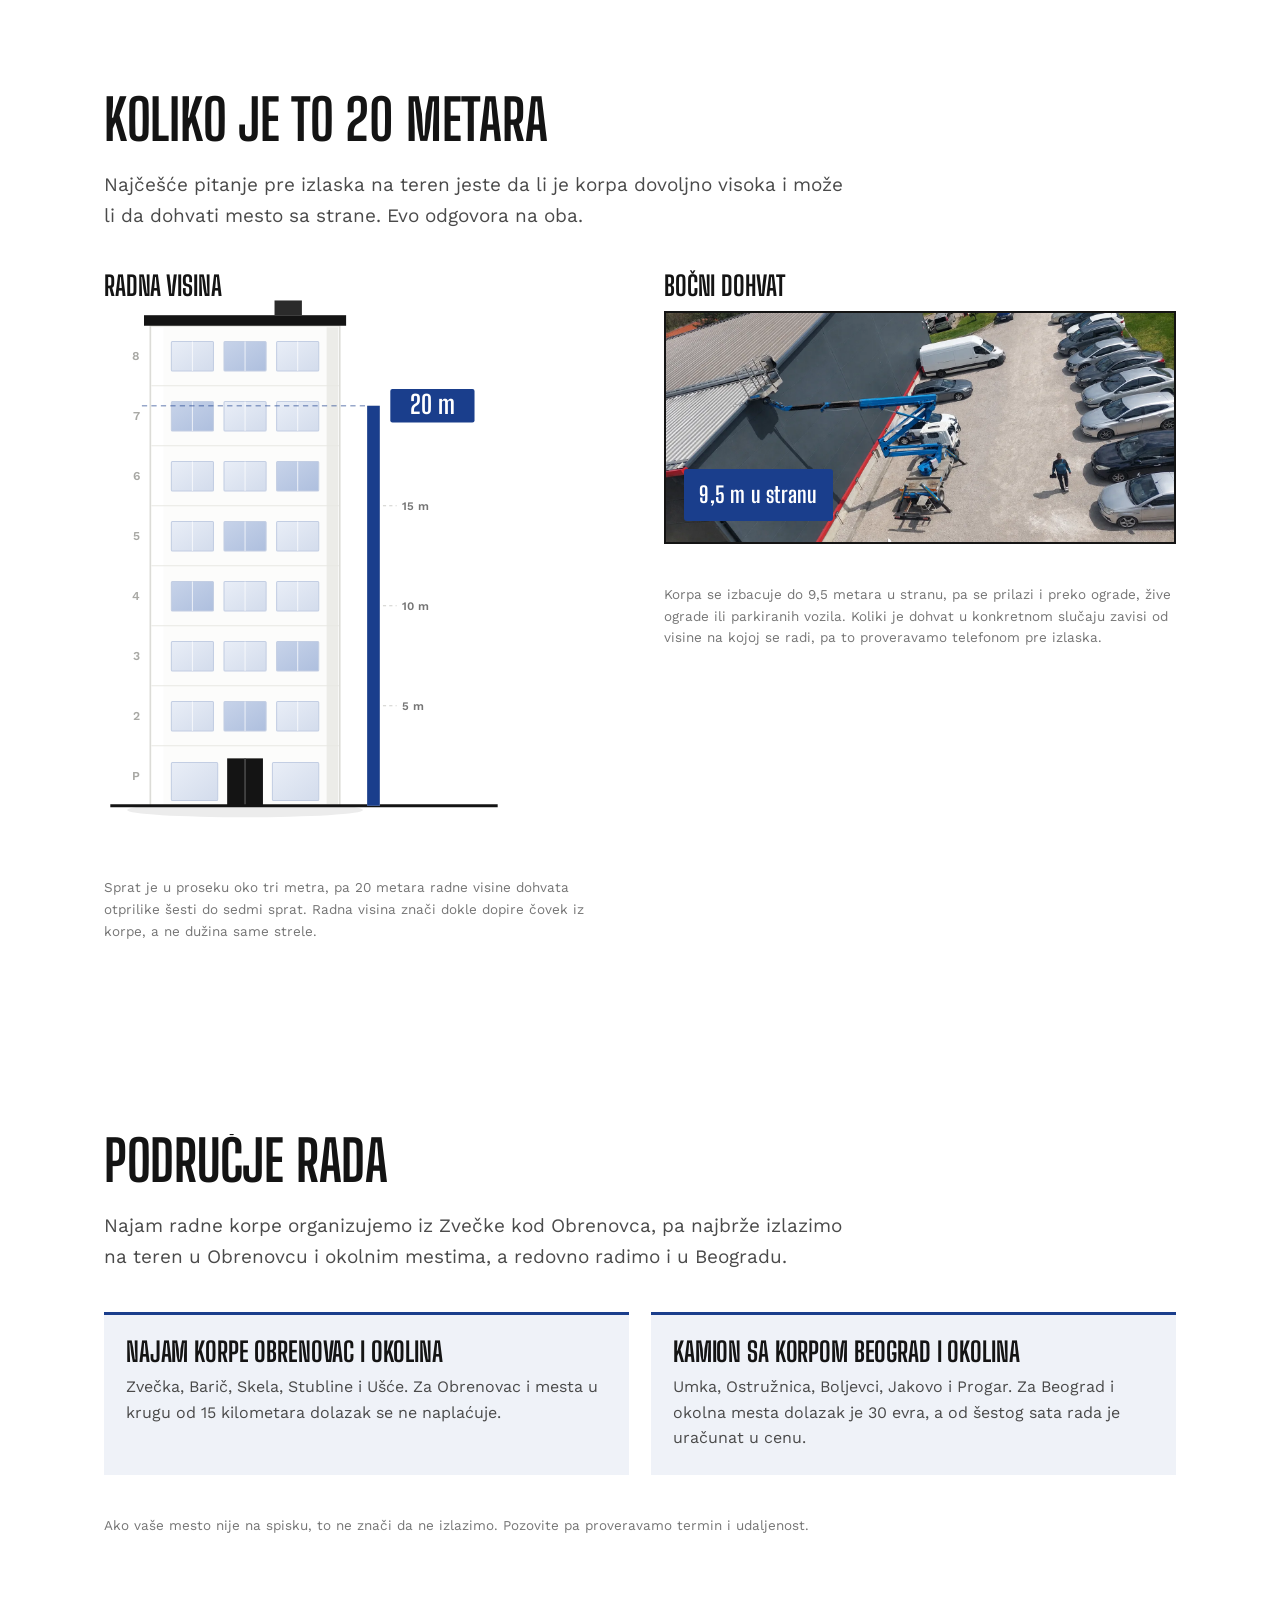
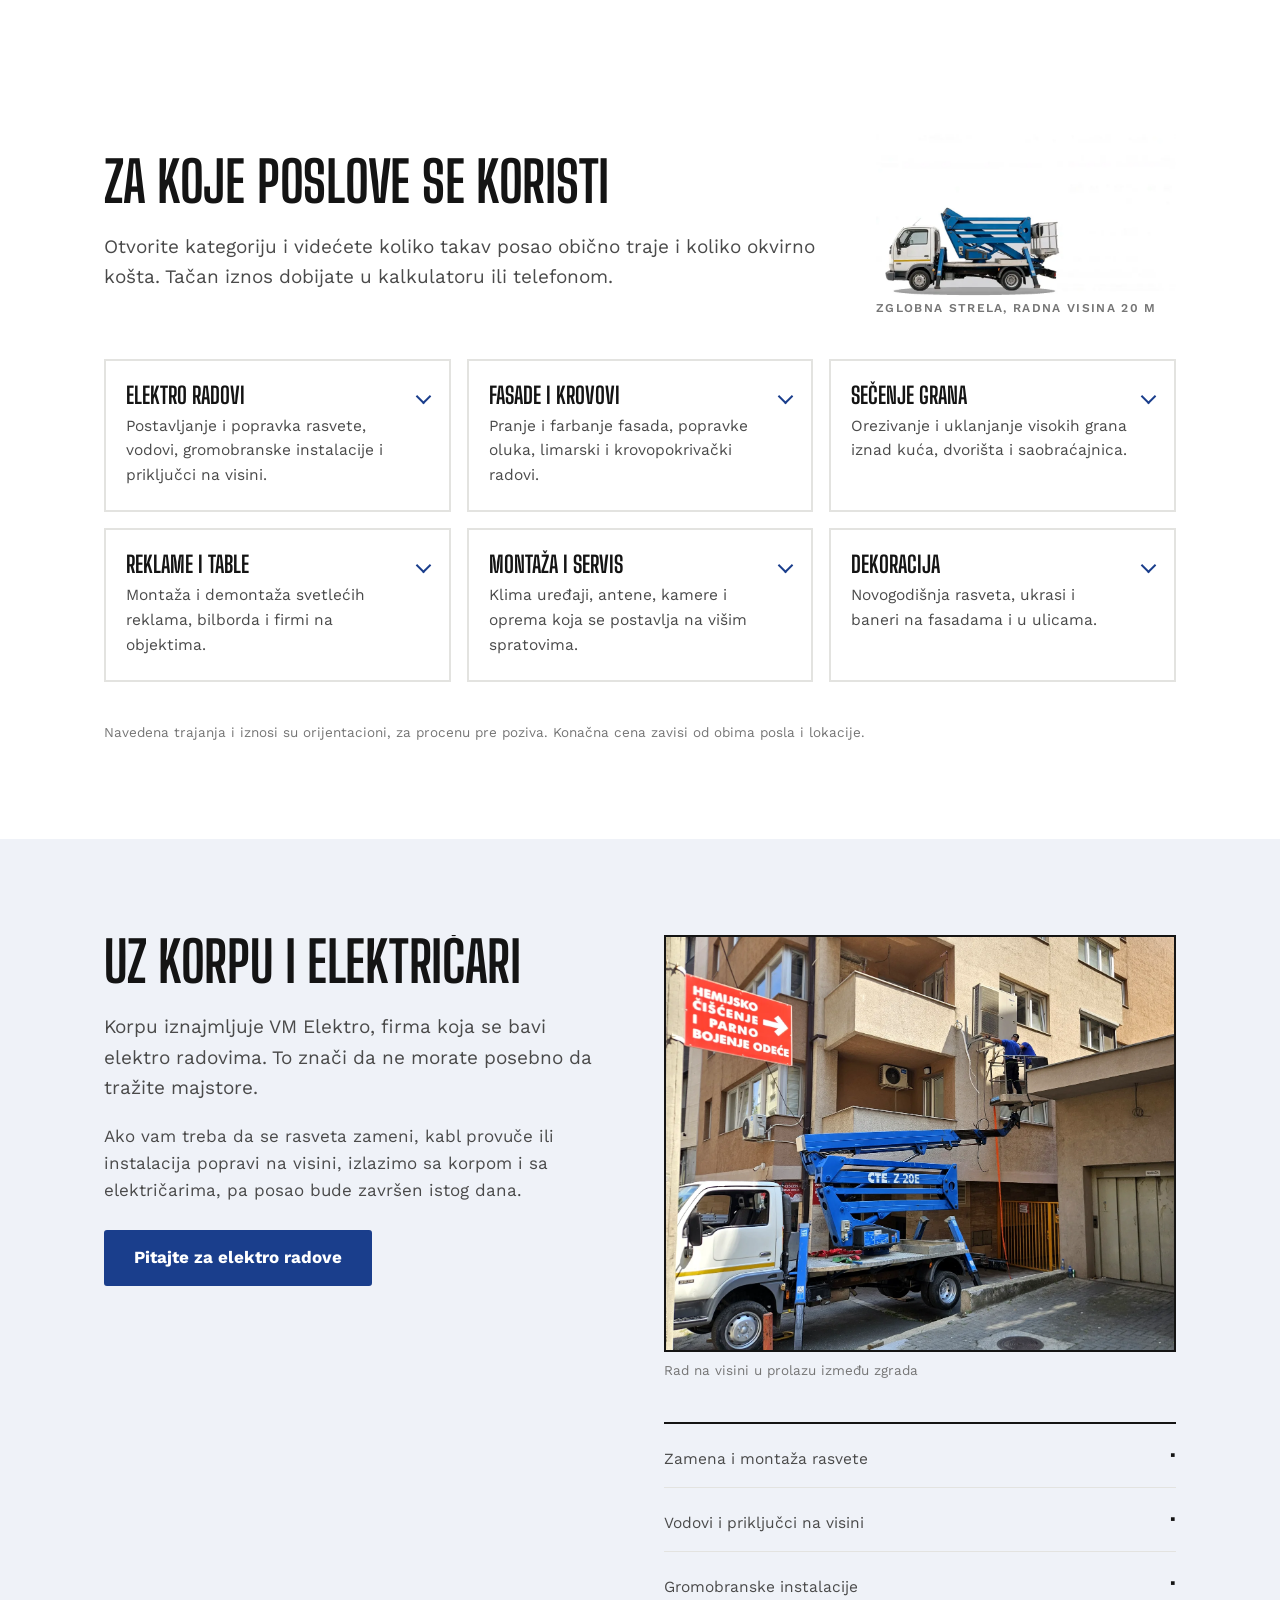
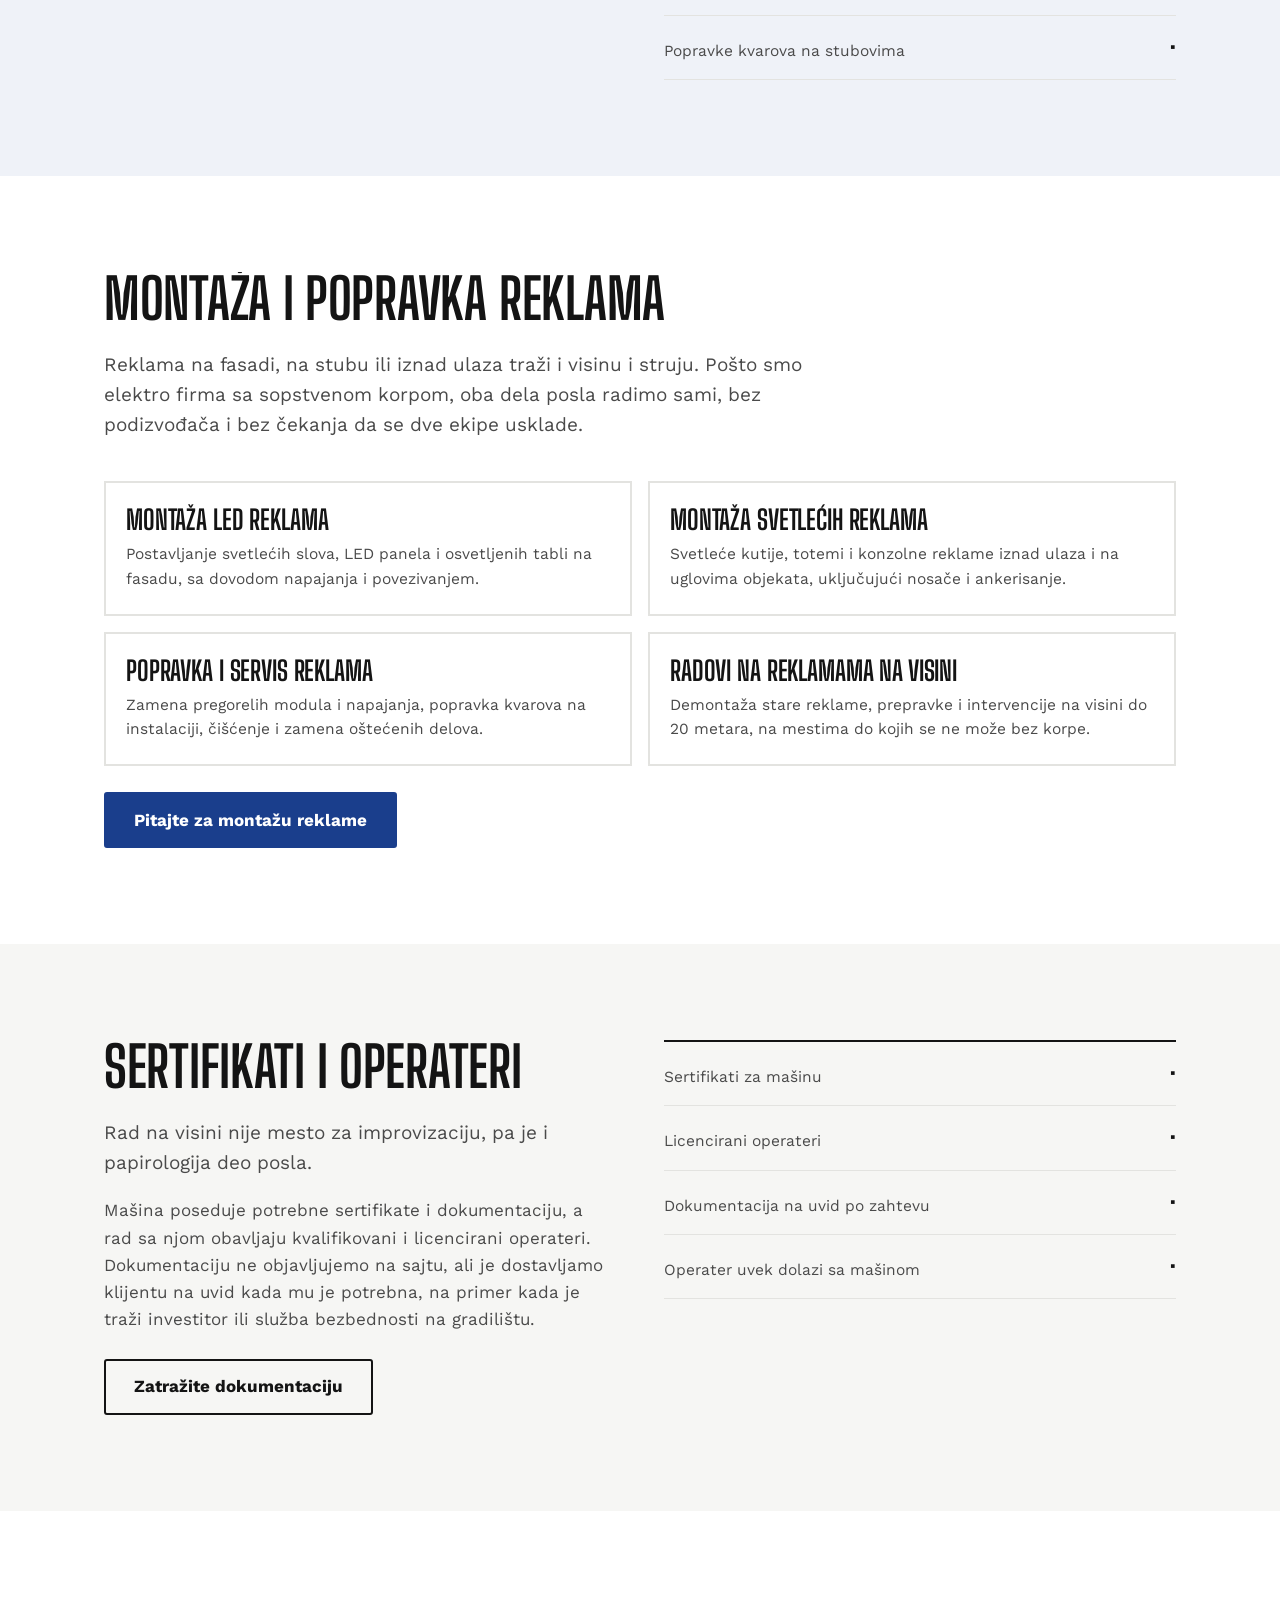
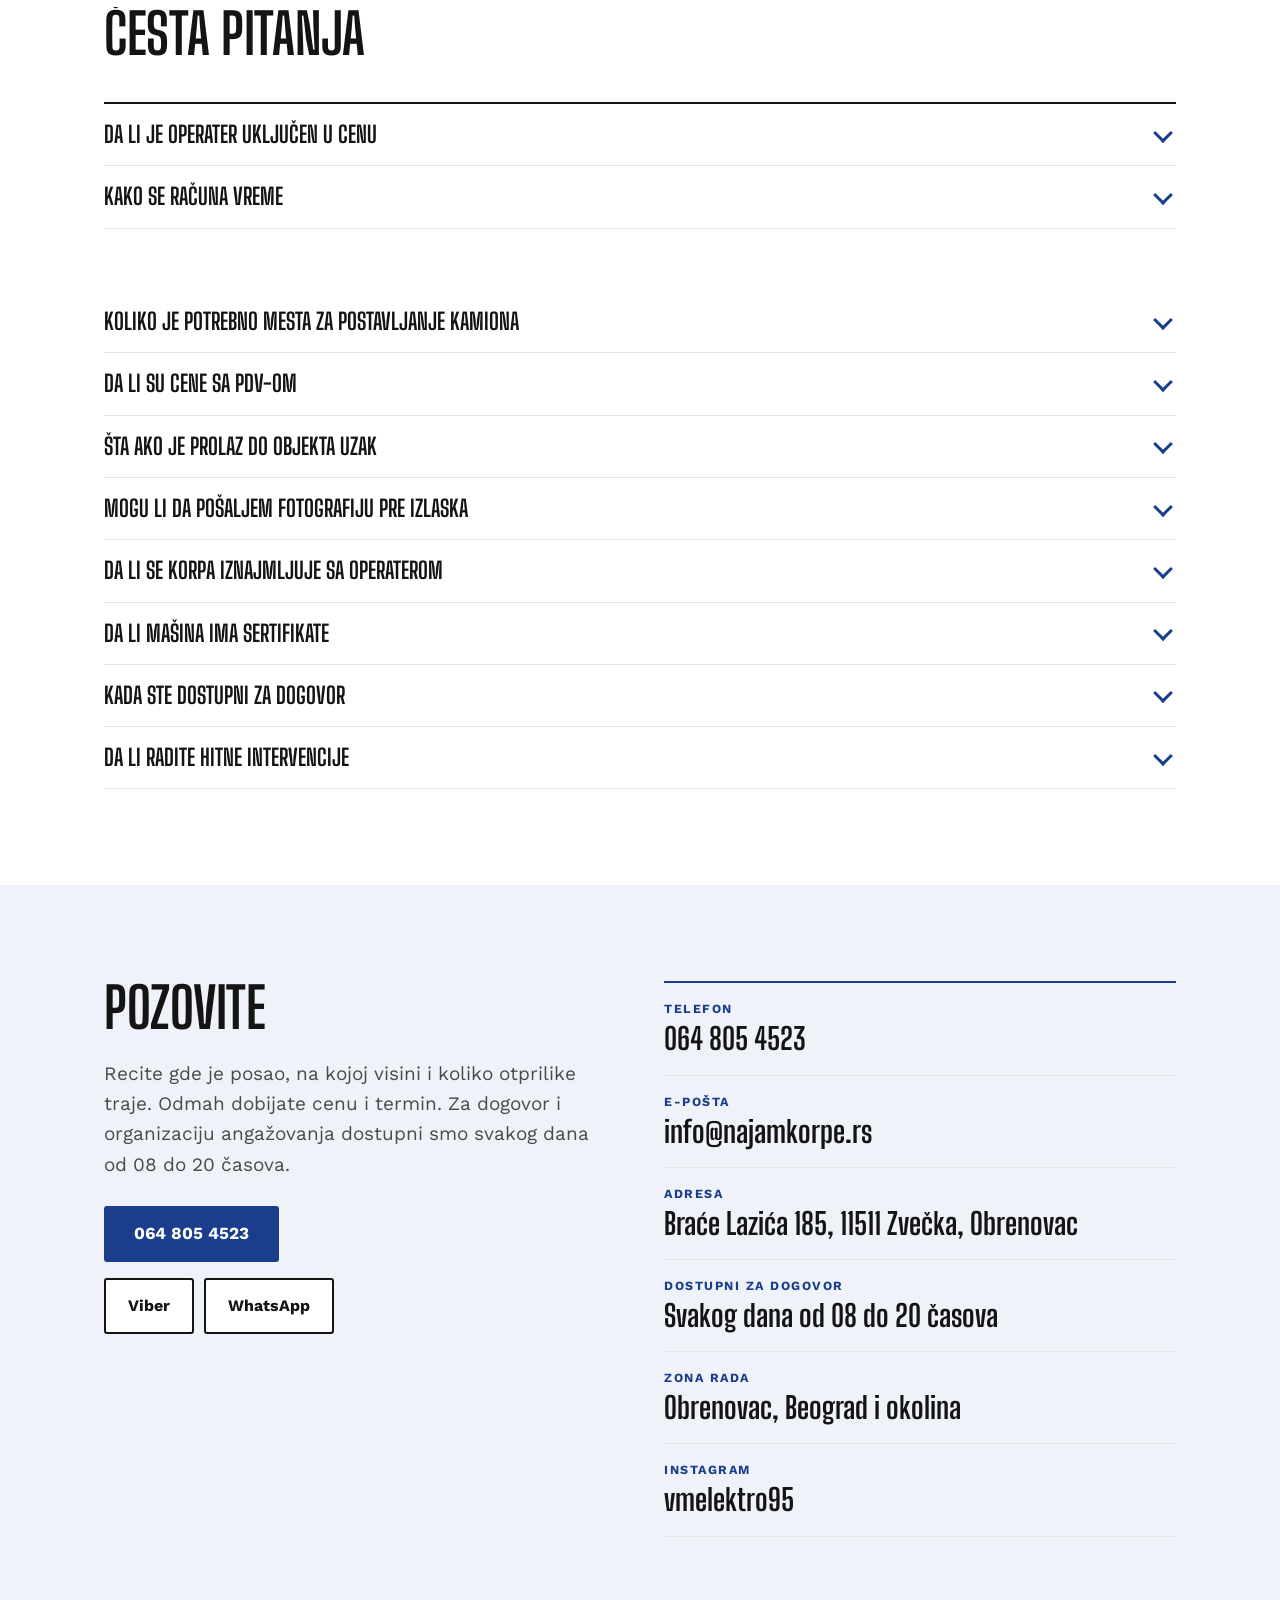
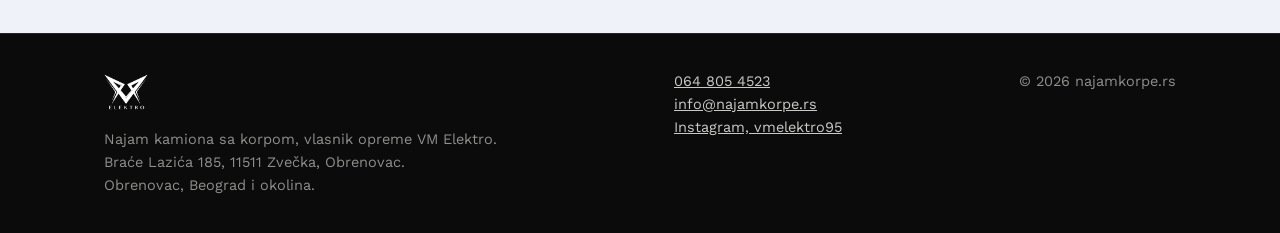
==== commit 9fb74970: "Add files via upload" ====
--- a/index.html
+++ b/index.html
@@ -24,7 +24,7 @@
 <link rel="preconnect" href="https://fonts.googleapis.com">
 <link rel="preconnect" href="https://fonts.gstatic.com" crossorigin>
 <link href="https://fonts.googleapis.com/css2?family=Big+Shoulders+Display:wght@600;700;800&family=Work+Sans:wght@400;500;600;700&display=swap" rel="stylesheet">
-<link rel="stylesheet" href="assets/stil.css?v=50">
+<link rel="stylesheet" href="assets/stil.css?v=51">
 <script>document.documentElement.classList.add('js')</script>
 <script type="application/ld+json">
 {
@@ -229,8 +229,8 @@
       <div class="hero-masina">
         <div class="masina-foto">
           <picture>
-            <source media="(max-width: 700px)" srcset="assets/img/dizanje-m/m-01.webp?v=50">
-            <img id="dizanje-kadar" src="assets/img/dizanje/k-01.webp?v=50"
+            <source media="(max-width: 700px)" srcset="assets/img/dizanje-m/m-01.webp?v=51">
+            <img id="dizanje-kadar" src="assets/img/dizanje/k-01.webp?v=51"
               alt="Kamion sa korpom CTE Z 20E, strela se podiže iz transportnog položaja"
               width="1830" height="1034" fetchpriority="high">
           </picture>
@@ -655,9 +655,9 @@
         </div>
         <figure class="petlja otkrij">
           <video class="petlja-snimak" width="520" height="292" muted loop playsinline
-            preload="metadata" poster="assets/video/korpa-petlja-poster.webp?v=50"
+            preload="metadata" poster="assets/video/korpa-petlja-poster.webp?v=51"
             aria-label="Zglobna strela korpe se podiže i spušta">
-            <source src="assets/video/korpa-petlja.mp4?v=50" type="video/mp4">
+            <source src="assets/video/korpa-petlja.mp4?v=51" type="video/mp4">
           </video>
           <figcaption>Zglobna strela, radna visina 20&nbsp;m</figcaption>
         </figure>
@@ -983,7 +983,7 @@
   <a class="tp-racun" href="#kalkulator"><span id="tp-tekst">Izračunajte cenu</span></a>
 </div>
 
-<script src="assets/skripta.js?v=50" defer></script>
+<script src="assets/skripta.js?v=51" defer></script>
 
 </body>
 </html>
--- a/assets/stil.css
+++ b/assets/stil.css
@@ -553,7 +553,9 @@
 .petlja video{ width:100%; height:auto; display:block; }
 /* Snimak umesto animiranog WebP-a. WebP je isao na 3,8 sličica u sekundi jer se
    usporavalo produzavanjem kadra; snimak drzi 24 i dekodira ga grafika. */
-.petlja-snimak{ background:#E4E3E5; }   /* siva studija iz snimka, da nema bleska pre ucitavanja */
+/* Studijska pozadina je skinuta i podmetnuta bela, pa masina stoji na strani bez
+   kutije, isto kao kadrovi u hero-u. Okvir je zato beo, ne siv. */
+.petlja-snimak{ background:#fff; }
 .petlja figcaption{
   font-size:12px; font-weight:600; letter-spacing:.11em; text-transform:uppercase;
   color:var(--meta); margin-top:2px;
